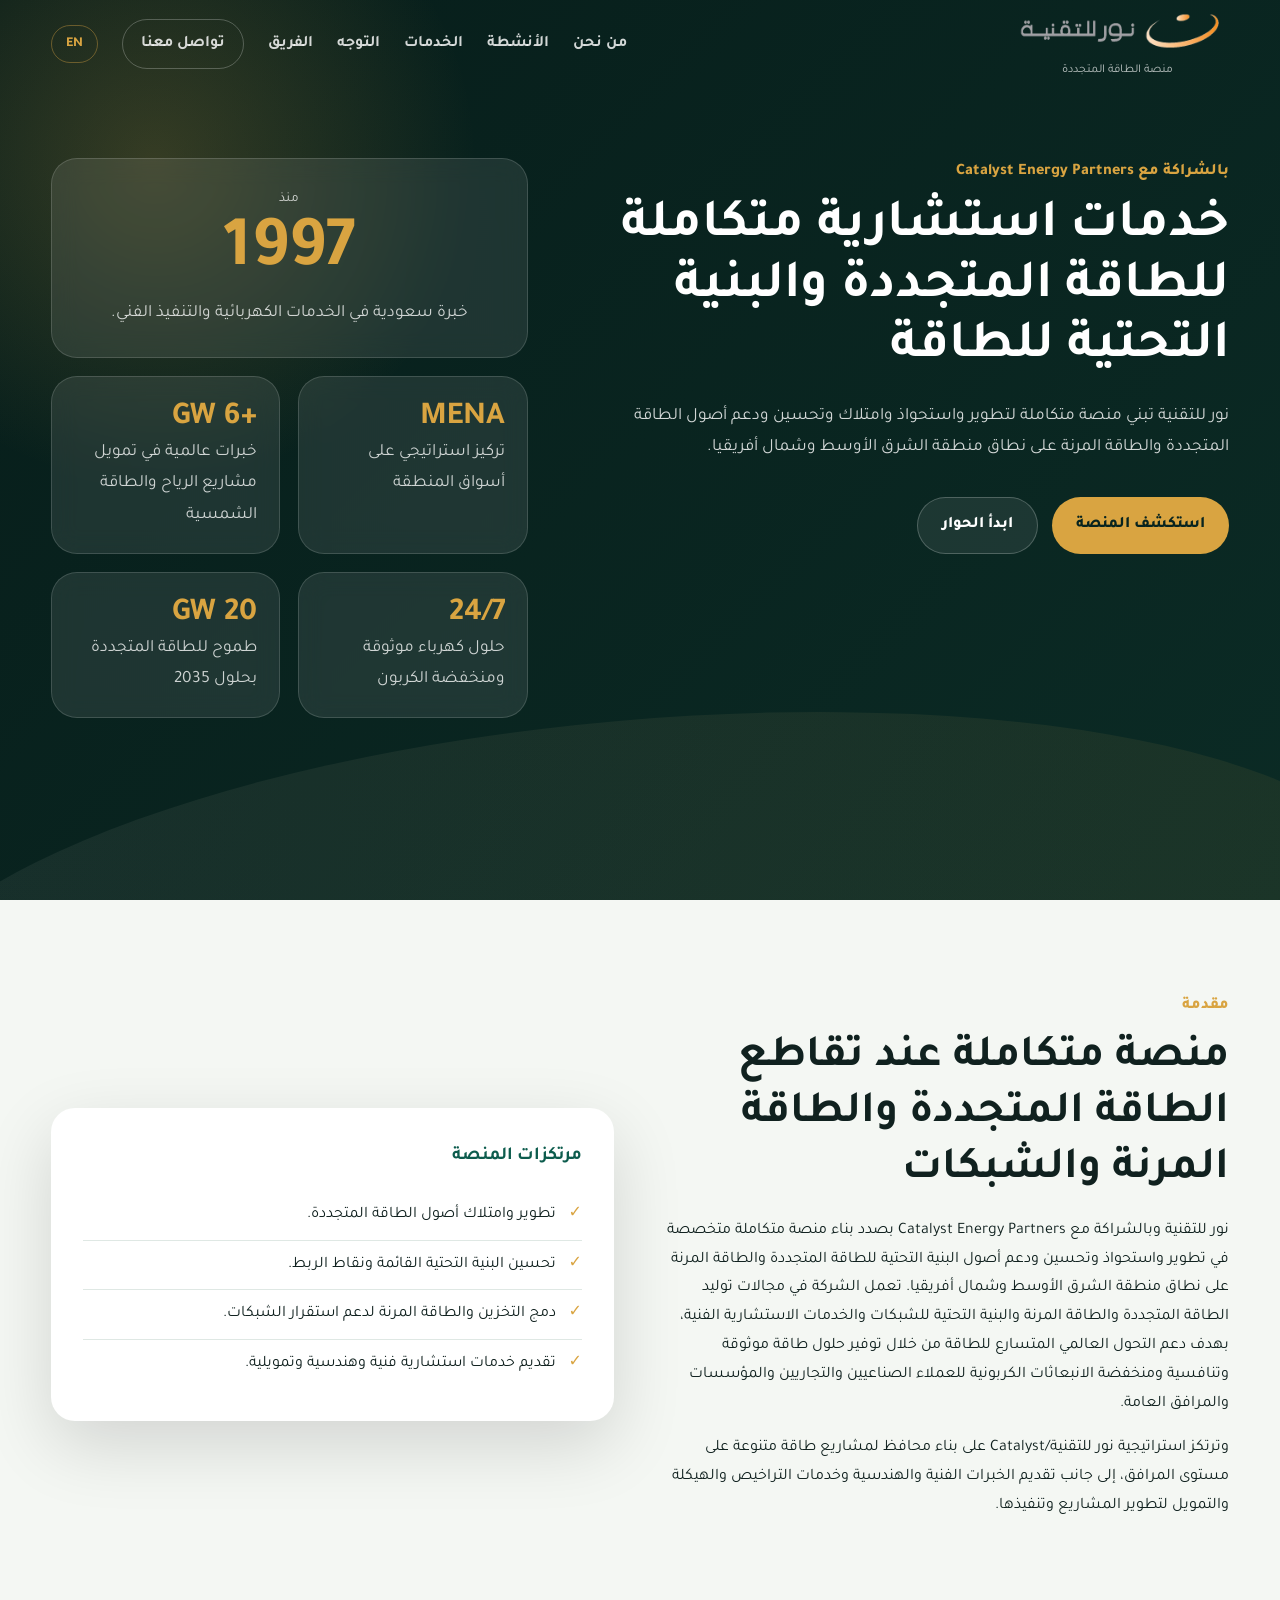
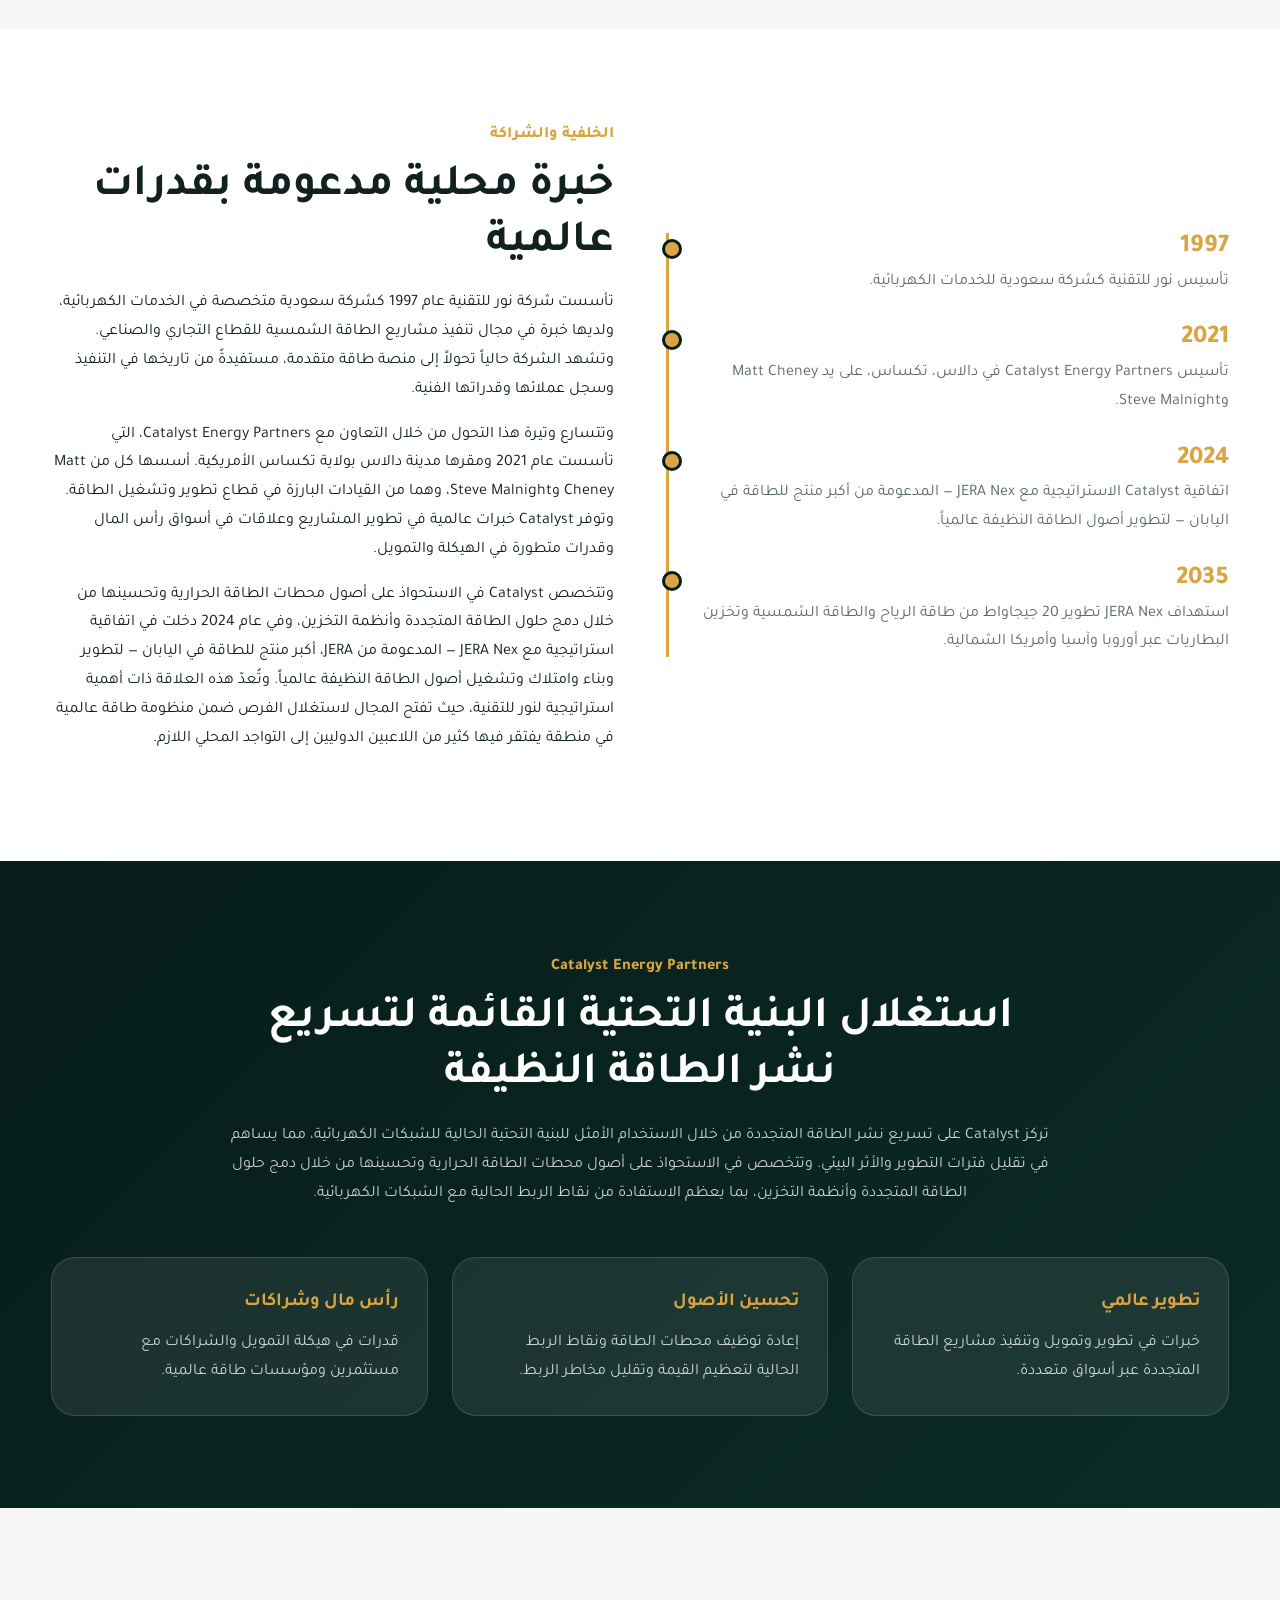
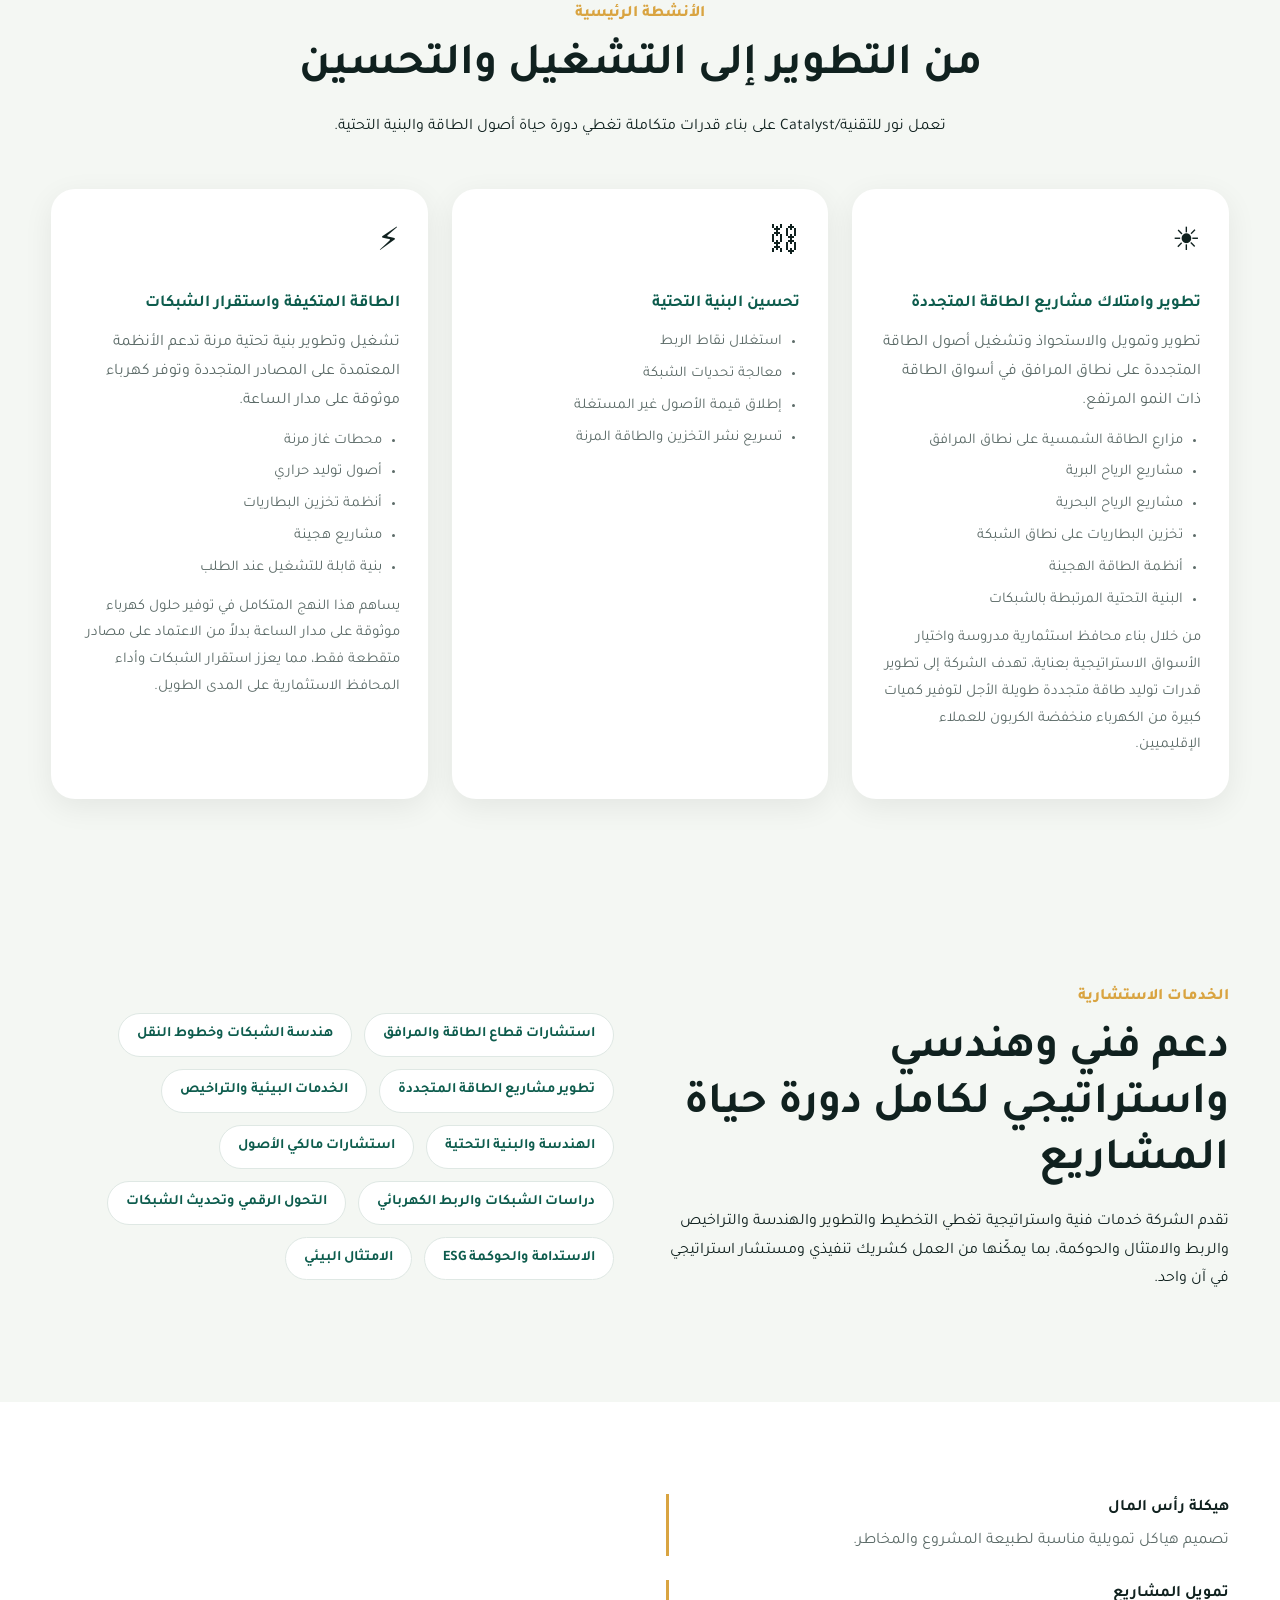
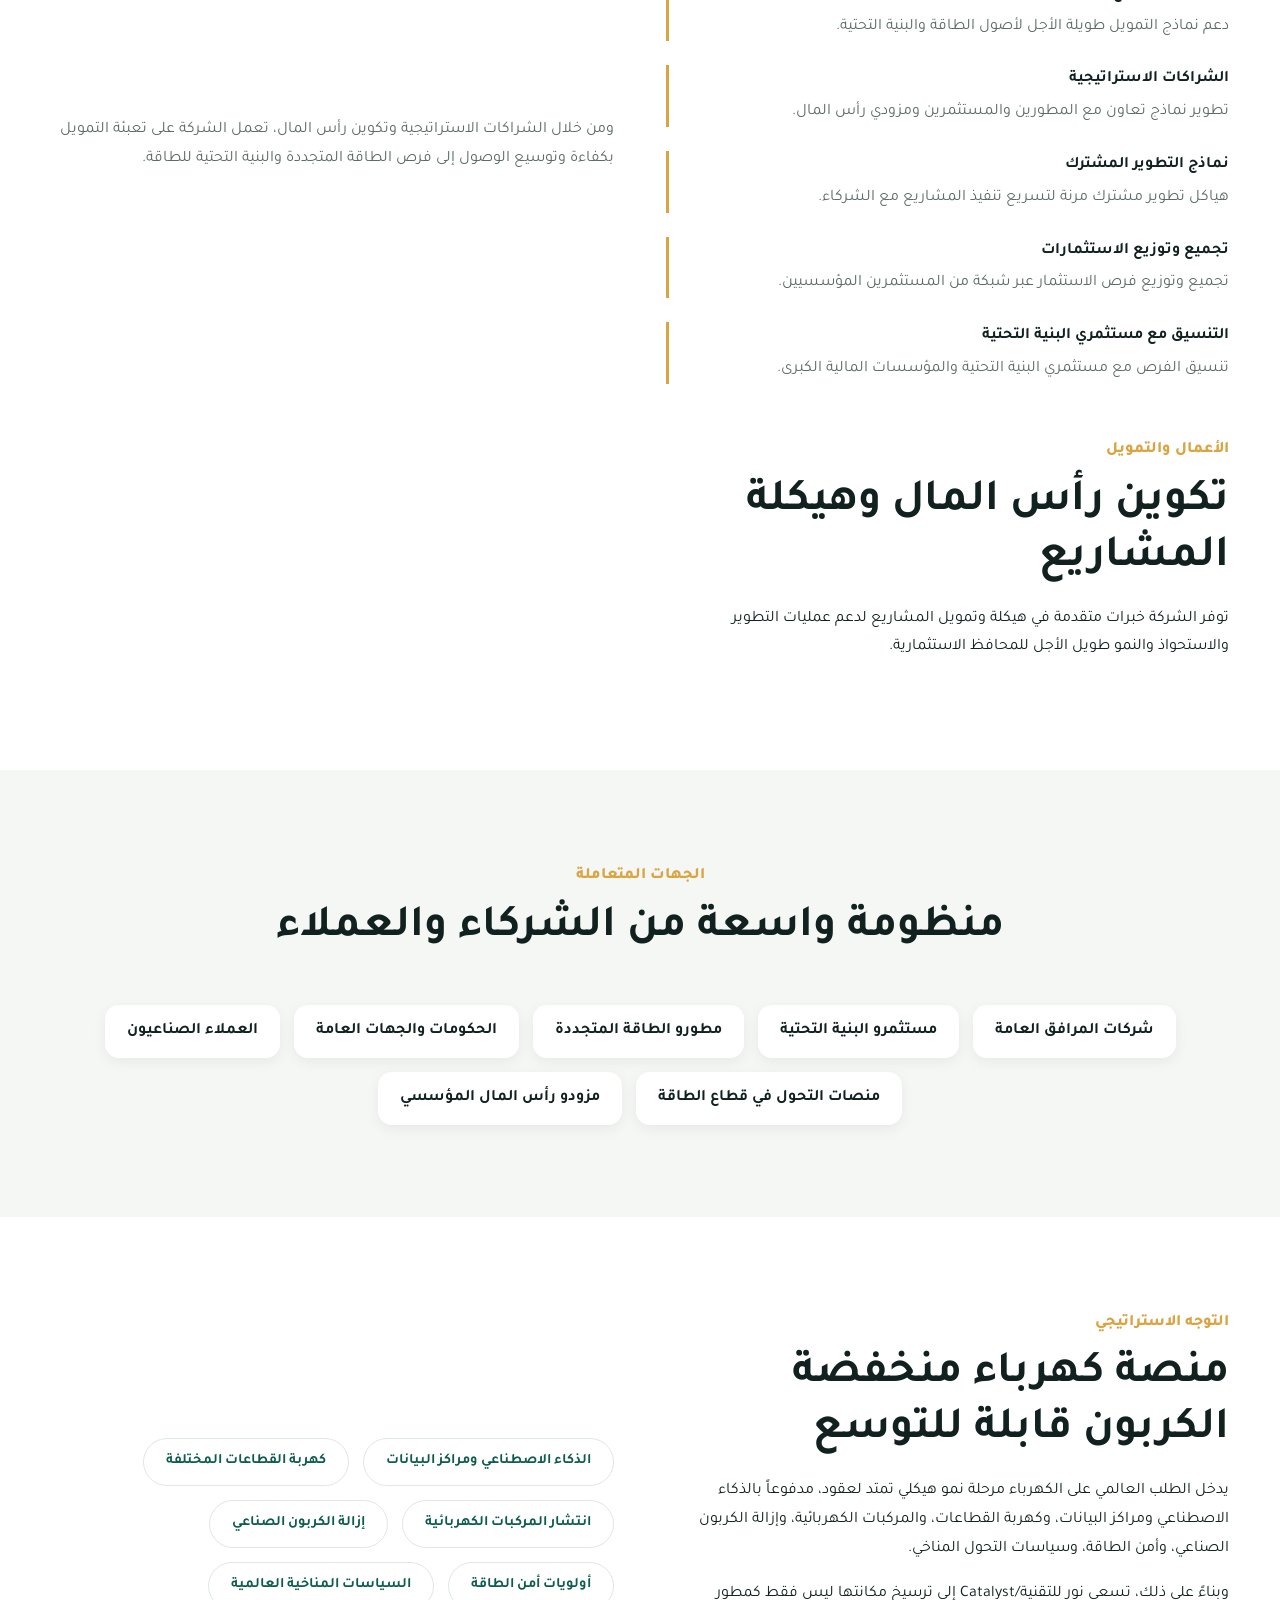
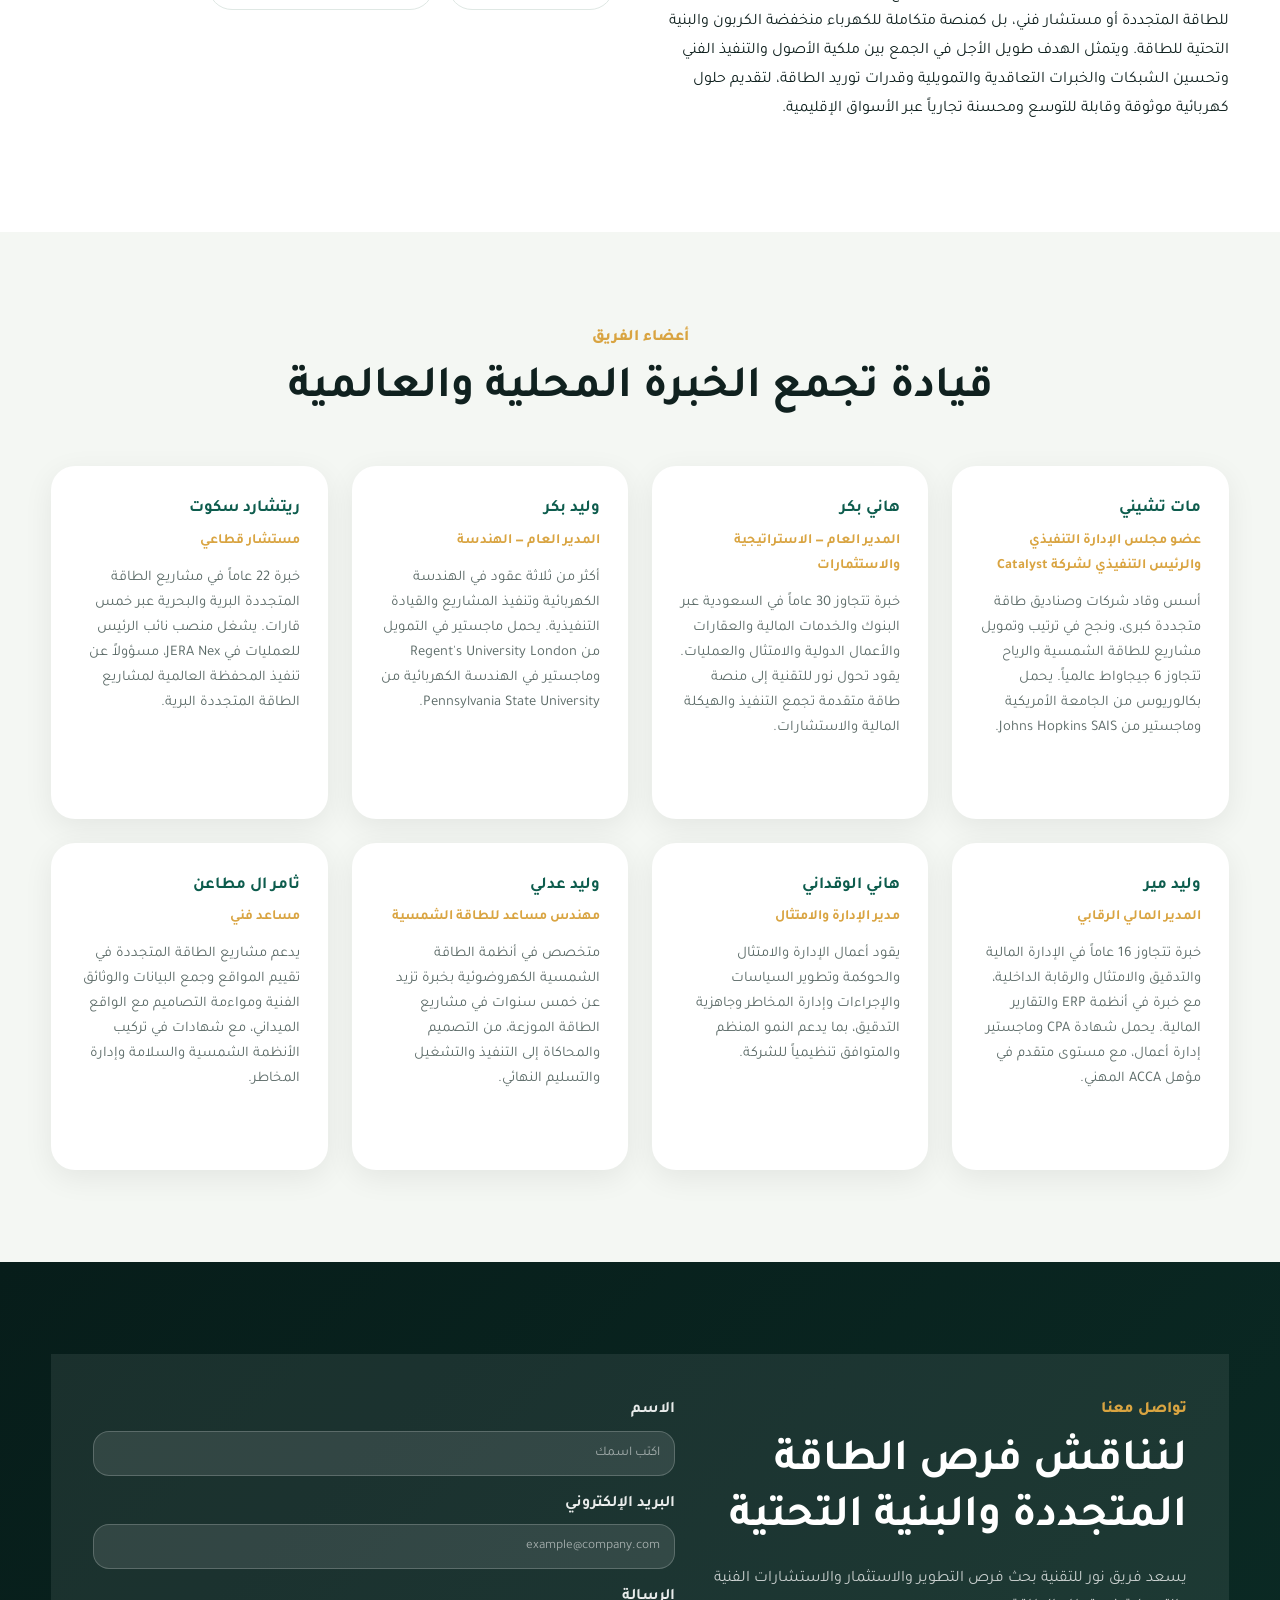
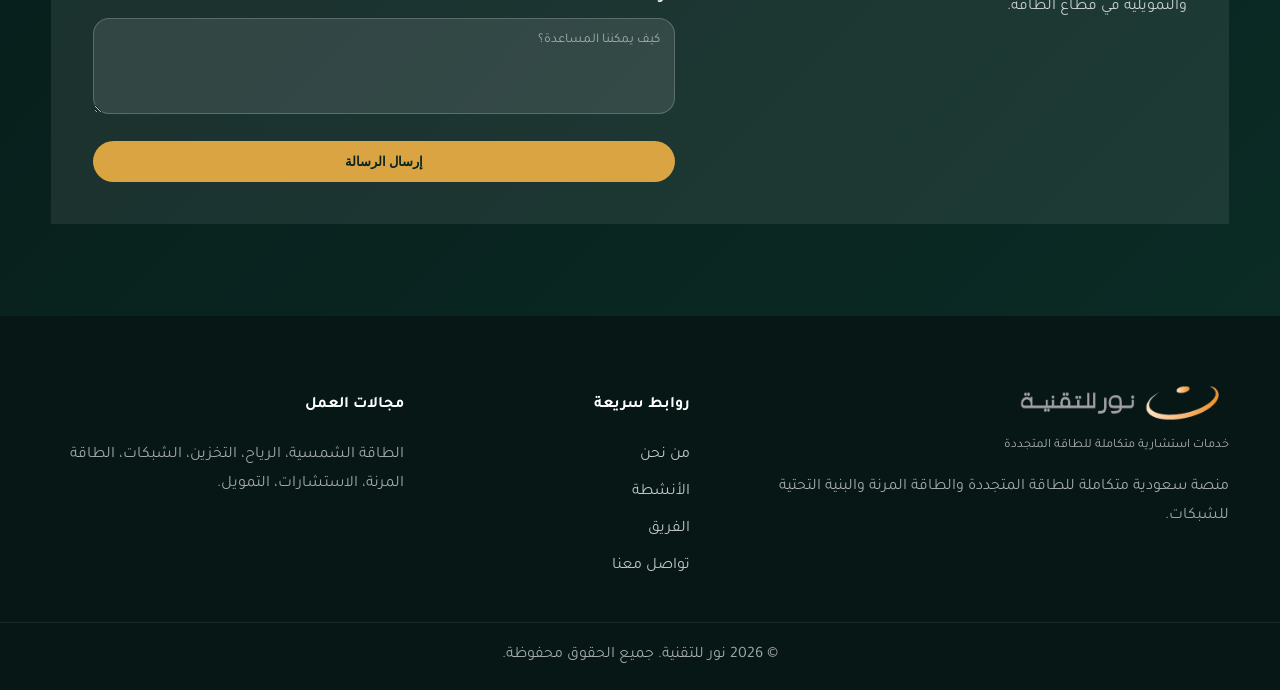
==== index.html @ 7d16cf2e "Add files via upload" ====
<!DOCTYPE html>
<html lang="ar" dir="rtl">
<head>
  <meta charset="UTF-8" />
  <meta name="viewport" content="width=device-width, initial-scale=1.0" />
  <title>نور للتقنية | خدمات استشارية متكاملة للطاقة المتجددة</title>
  <meta name="description" content="نور للتقنية بالشراكة مع Catalyst Energy Partners: منصة متكاملة لتطوير واستحواذ وتحسين ودعم أصول الطاقة المتجددة والطاقة المرنة في منطقة الشرق الأوسط وشمال أفريقيا." />
  <meta name="facebook-domain-verification" content="8rrltxzlr5ndguoq7za4jyymh0ibhl" />
  <link rel="preconnect" href="https://fonts.googleapis.com">
  <link rel="preconnect" href="https://fonts.gstatic.com" crossorigin>
  <link href="https://fonts.googleapis.com/css2?family=Tajawal:wght@400;500;700;800&display=swap" rel="stylesheet">
  <link rel="stylesheet" href="styles.css?v=2" />
</head>
<body class="lang-ar">
  <header class="site-header" id="top">
    <nav class="navbar container">
      <!-- Logo + tagline -->
      <a class="brand" href="#top" aria-label="نور للتقنية">
        <img src="images/logo-ar.png" alt="نور للتقنية" class="brand-logo" id="brand-logo">
        <small class="lang-ar">منصة الطاقة المتجددة</small>
        <small class="lang-en">Renewable Energy Advisory</small>
      </a>

      <!-- Menu toggle -->
      <button class="menu-toggle" aria-label="فتح القائمة" aria-expanded="false">☰</button>

      <!-- Navigation links -->
      <div class="nav-links">
        <a href="#about" class="lang-ar">من نحن</a>
        <a href="#about" class="lang-en">About Us</a>
        <a href="#activities" class="lang-ar">الأنشطة</a>
        <a href="#activities" class="lang-en">Activities</a>
        <a href="#advisory" class="lang-ar">الخدمات</a>
        <a href="#advisory" class="lang-en">Services</a>
        <a href="#strategy" class="lang-ar">التوجه</a>
        <a href="#strategy" class="lang-en">Strategy</a>
        <a href="#team" class="lang-ar">الفريق</a>
        <a href="#team" class="lang-en">Team</a>
        <a class="nav-cta lang-ar" href="#contact">تواصل معنا</a>
        <a class="nav-cta lang-en" href="#contact">Contact Us</a>
        <!-- Language toggle -->
        <a class="lang-toggle" href="#" onclick="toggleLang(); return false;">
          <span class="lang-ar">EN</span>
          <span class="lang-en">عربي</span>
        </a>
      </div>
    </nav>

    <section class="hero container">
      <div class="hero-content reveal">
        <span class="eyebrow">
          <span class="lang-ar">بالشراكة مع Catalyst Energy Partners</span>
          <span class="lang-en">In collaboration with Catalyst Energy Partners</span>
        </span>
        <h1>
          <span class="lang-ar">خدمات استشارية متكاملة للطاقة المتجددة والبنية التحتية للطاقة</span>
          <span class="lang-en">Integrated Renewable Energy Investment Advisory</span>
        </h1>
        <p>
          <span class="lang-ar">نور للتقنية تبني منصة متكاملة لتطوير واستحواذ وامتلاك وتحسين ودعم أصول الطاقة المتجددة والطاقة المرنة على نطاق منطقة الشرق الأوسط وشمال أفريقيا.</span>
          <span class="lang-en">A focused integrated energy platform that develops, acquires, owns, optimizes, and supports large-scale renewable and flexible power infrastructure assets across strategic energy markets, with a particular focus on the MENA region.</span>
        </p>
        <div class="hero-actions">
          <a class="btn primary" href="#activities">
            <span class="lang-ar">استكشف المنصة</span>
            <span class="lang-en">Explore the Platform</span>
          </a>
          <a class="btn secondary" href="#contact">
            <span class="lang-ar">ابدأ الحوار</span>
            <span class="lang-en">Start the Conversation</span>
          </a>
        </div>
      </div>

      <!-- Hero metrics panel -->
      <div class="hero-panel">
        <!-- 1997: full-width large card -->
        <div class="metric-card large reveal">
          <span class="metric-label lang-ar">منذ</span>
          <span class="metric-label lang-en">Since</span>
          <strong>1997</strong>
          <p class="lang-ar">خبرة سعودية في الخدمات الكهربائية والتنفيذ الفني.</p>
          <p class="lang-en">Saudi expertise in electrical services and technical execution.</p>
        </div>
        <!-- 2×2 grid -->
        <div class="metric-grid">
          <div class="metric-card reveal">
            <strong>MENA</strong>
            <p class="lang-ar">تركيز استراتيجي على أسواق المنطقة</p>
            <p class="lang-en">Strategic focus on regional markets</p>
          </div>
          <div class="metric-card reveal">
            <strong>+6 GW</strong>
            <p class="lang-ar">خبرات عالمية في تمويل مشاريع الرياح والطاقة الشمسية</p>
            <p class="lang-en">Global wind &amp; solar project financing expertise</p>
          </div>
          <div class="metric-card reveal">
            <strong>24/7</strong>
            <p class="lang-ar">حلول كهرباء موثوقة ومنخفضة الكربون</p>
            <p class="lang-en">Reliable, low-carbon electricity solutions</p>
          </div>
          <div class="metric-card reveal">
            <strong>20 GW</strong>
            <p class="lang-ar">طموح للطاقة المتجددة بحلول 2035</p>
            <p class="lang-en">Renewable Energy Ambition by 2035</p>
          </div>
        </div>
      </div>
    </section>
  </header>

  <main>
    <!-- ===== ABOUT ===== -->
    <section class="section intro" id="about">
      <div class="container two-col">
        <div class="section-copy reveal">
          <span class="eyebrow">
            <span class="lang-ar">مقدمة</span>
            <span class="lang-en">Introduction</span>
          </span>
          <h2>
            <span class="lang-ar">منصة متكاملة عند تقاطع الطاقة المتجددة والطاقة المرنة والشبكات</span>
            <span class="lang-en">An Integrated Platform at the Intersection of Renewable Energy, Flexible Power, and Grid Infrastructure</span>
          </h2>
          <p class="lang-ar">
            نور للتقنية وبالشراكة مع Catalyst Energy Partners بصدد بناء منصة متكاملة متخصصة في تطوير واستحواذ وتحسين ودعم أصول البنية التحتية للطاقة المتجددة والطاقة المرنة على نطاق منطقة الشرق الأوسط وشمال أفريقيا. تعمل الشركة في مجالات توليد الطاقة المتجددة والطاقة المرنة والبنية التحتية للشبكات والخدمات الاستشارية الفنية، بهدف دعم التحول العالمي المتسارع للطاقة من خلال توفير حلول طاقة موثوقة وتنافسية ومنخفضة الانبعاثات الكربونية للعملاء الصناعيين والتجاريين والمؤسسات والمرافق العامة.
          </p>
          <p class="lang-en">
            Noortech, in partnership with Catalyst Energy Partners, is building a focused integrated energy platform that develops, acquires, owns, optimizes, and supports large-scale renewable and flexible power infrastructure assets across the MENA region. The venture operates at the intersection of renewable generation, flexible power, grid infrastructure, and technical advisory — supporting the accelerating global energy transition by delivering reliable, competitive, and increasingly decarbonized power solutions to industrial, commercial, utility, and institutional customers.
          </p>
          <p class="lang-ar">
            وترتكز استراتيجية نور للتقنية/Catalyst على بناء محافظ لمشاريع طاقة متنوعة على مستوى المرافق، إلى جانب تقديم الخبرات الفنية والهندسية وخدمات التراخيص والهيكلة والتمويل لتطوير المشاريع وتنفيذها.
          </p>
          <p class="lang-en">
            Noortech/Catalyst's strategy is centered on building diversified, utility-scale power portfolios while also providing the technical, engineering, permitting, structuring, and financing expertise required to accelerate project development and execution.
          </p>
        </div>
        <div class="highlight-box reveal">
          <h3>
            <span class="lang-ar">مرتكزات المنصة</span>
            <span class="lang-en">Platform Pillars</span>
          </h3>
          <ul class="check-list">
            <li>
              <span class="lang-ar">تطوير وامتلاك أصول الطاقة المتجددة.</span>
              <span class="lang-en">Development and ownership of renewable energy assets.</span>
            </li>
            <li>
              <span class="lang-ar">تحسين البنية التحتية القائمة ونقاط الربط.</span>
              <span class="lang-en">Optimization of existing infrastructure and interconnection points.</span>
            </li>
            <li>
              <span class="lang-ar">دمج التخزين والطاقة المرنة لدعم استقرار الشبكات.</span>
              <span class="lang-en">Integration of storage and flexible power to support grid stability.</span>
            </li>
            <li>
              <span class="lang-ar">تقديم خدمات استشارية فنية وهندسية وتمويلية.</span>
              <span class="lang-en">Provision of technical, engineering, and financial advisory services.</span>
            </li>
          </ul>
        </div>
      </div>
    </section>

    <!-- ===== BACKGROUND ===== -->
    <section class="section background">
      <div class="container two-col reverse">
        <div class="section-copy reveal">
          <span class="eyebrow">
            <span class="lang-ar">الخلفية والشراكة</span>
            <span class="lang-en">Background &amp; Partnership</span>
          </span>
          <h2>
            <span class="lang-ar">خبرة محلية مدعومة بقدرات عالمية</span>
            <span class="lang-en">Local Expertise Backed by Global Capabilities</span>
          </h2>
          <p class="lang-ar">
            تأسست شركة نور للتقنية عام 1997 كشركة سعودية متخصصة في الخدمات الكهربائية، ولديها خبرة في مجال تنفيذ مشاريع الطاقة الشمسية للقطاع التجاري والصناعي. وتشهد الشركة حالياً تحولاً إلى منصة طاقة متقدمة، مستفيدةً من تاريخها في التنفيذ وسجل عملائها وقدراتها الفنية.
          </p>
          <p class="lang-en">
            Founded in 1997, Noortech is a Saudi-based electrical services company with experience in solar PV deployment across commercial and industrial clients. The business is now transitioning into a next-generation energy platform, leveraging its local execution capability, established client relationships, and technical delivery track record.
          </p>
          <p class="lang-ar">
            وتتسارع وتيرة هذا التحول من خلال التعاون مع Catalyst Energy Partners، التي تأسست عام 2021 ومقرها مدينة دالاس بولاية تكساس الأمريكية. أسسها كل من Matt Cheney وSteve Malnight، وهما من القيادات البارزة في قطاع تطوير وتشغيل الطاقة. وتوفر Catalyst خبرات عالمية في تطوير المشاريع وعلاقات في أسواق رأس المال وقدرات متطورة في الهيكلة والتمويل.
          </p>
          <p class="lang-en">
            This transformation is accelerated through a partnership with Catalyst Energy Partners, founded in 2021 and headquartered in Dallas, Texas, by Matt Cheney and Steve Malnight — both highly experienced leaders in energy development and operations. Catalyst provides global development expertise, access to capital markets, and advanced structuring and financing capability.
          </p>
          <p class="lang-ar">
            وتتخصص Catalyst في الاستحواذ على أصول محطات الطاقة الحرارية وتحسينها من خلال دمج حلول الطاقة المتجددة وأنظمة التخزين، وفي عام 2024 دخلت في اتفاقية استراتيجية مع JERA Nex — المدعومة من JERA، أكبر منتج للطاقة في اليابان — لتطوير وبناء وامتلاك وتشغيل أصول الطاقة النظيفة عالمياً. وتُعدّ هذه العلاقة ذات أهمية استراتيجية لنور للتقنية، حيث تفتح المجال لاستغلال الفرص ضمن منظومة طاقة عالمية في منطقة يفتقر فيها كثير من اللاعبين الدوليين إلى التواجد المحلي اللازم.
          </p>
          <p class="lang-en">
            Catalyst specializes in acquiring and enhancing thermal power assets by integrating renewable generation and storage solutions. In 2024, it formed a strategic partnership with JERA Nex — backed by JERA, the largest power producer in Japan — to jointly develop, build, own, and operate clean energy assets globally. This relationship is strategically important for Noortech, as it creates a pathway into a global energy ecosystem, particularly in the MENA region where international players often lack strong local execution capabilities.
          </p>
        </div>
        <div class="timeline reveal">
          <div>
            <span>1997</span>
            <p class="lang-ar">تأسيس نور للتقنية كشركة سعودية للخدمات الكهربائية.</p>
            <p class="lang-en">Noortech founded as a Saudi-based electrical services company.</p>
          </div>
          <div>
            <span>2021</span>
            <p class="lang-ar">تأسيس Catalyst Energy Partners في دالاس، تكساس، على يد Matt Cheney وSteve Malnight.</p>
            <p class="lang-en">Catalyst Energy Partners established in Dallas, Texas, by Matt Cheney and Steve Malnight.</p>
          </div>
          <div>
            <span>2024</span>
            <p class="lang-ar">اتفاقية Catalyst الاستراتيجية مع JERA Nex — المدعومة من أكبر منتج للطاقة في اليابان — لتطوير أصول الطاقة النظيفة عالمياً.</p>
            <p class="lang-en">Catalyst's strategic partnership with JERA Nex — backed by Japan's largest power producer — for global clean energy asset development.</p>
          </div>
          <div>
            <span>2035</span>
            <p class="lang-ar">استهداف JERA Nex تطوير 20 جيجاواط من طاقة الرياح والطاقة الشمسية وتخزين البطاريات عبر أوروبا وآسيا وأمريكا الشمالية.</p>
            <p class="lang-en">JERA Nex targeting 20 GW of wind, solar, and battery storage capacity across Europe, Asia, and North America.</p>
          </div>
        </div>
      </div>
    </section>

    <!-- ===== PARTNER ===== -->
    <section class="section partner">
      <div class="container">
        <div class="section-heading reveal">
          <span class="eyebrow">Catalyst Energy Partners</span>
          <h2>
            <span class="lang-ar">استغلال البنية التحتية القائمة لتسريع نشر الطاقة النظيفة</span>
            <span class="lang-en">Leveraging Existing Infrastructure to Accelerate Clean Energy Deployment</span>
          </h2>
          <p class="lang-ar">
            تركز Catalyst على تسريع نشر الطاقة المتجددة من خلال الاستخدام الأمثل للبنية التحتية الحالية للشبكات الكهربائية، مما يساهم في تقليل فترات التطوير والأثر البيئي. وتتخصص في الاستحواذ على أصول محطات الطاقة الحرارية وتحسينها من خلال دمج حلول الطاقة المتجددة وأنظمة التخزين، بما يعظم الاستفادة من نقاط الربط الحالية مع الشبكات الكهربائية.
          </p>
          <p class="lang-en">
            Catalyst focuses on accelerating renewable energy deployment through optimized use of existing grid infrastructure — reducing both development timelines and environmental impact. The firm specializes in acquiring and enhancing thermal power assets by integrating renewable generation and storage solutions, maximizing the value of existing grid connections.
          </p>
        </div>
        <div class="cards three">
          <article class="card reveal">
            <h3>
              <span class="lang-ar">تطوير عالمي</span>
              <span class="lang-en">Global Development</span>
            </h3>
            <p class="lang-ar">خبرات في تطوير وتمويل وتنفيذ مشاريع الطاقة المتجددة عبر أسواق متعددة.</p>
            <p class="lang-en">Expertise in developing, financing, and executing renewable energy projects across multiple markets.</p>
          </article>
          <article class="card reveal">
            <h3>
              <span class="lang-ar">تحسين الأصول</span>
              <span class="lang-en">Asset Optimization</span>
            </h3>
            <p class="lang-ar">إعادة توظيف محطات الطاقة ونقاط الربط الحالية لتعظيم القيمة وتقليل مخاطر الربط.</p>
            <p class="lang-en">Repurposing existing power plants and interconnection points to maximize value and reduce connection risks.</p>
          </article>
          <article class="card reveal">
            <h3>
              <span class="lang-ar">رأس مال وشراكات</span>
              <span class="lang-en">Capital &amp; Partnerships</span>
            </h3>
            <p class="lang-ar">قدرات في هيكلة التمويل والشراكات مع مستثمرين ومؤسسات طاقة عالمية.</p>
            <p class="lang-en">Financing structuring capabilities and partnerships with global energy investors and institutions.</p>
          </article>
        </div>
      </div>
    </section>

    <!-- ===== ACTIVITIES ===== -->
    <section class="section" id="activities">
      <div class="container">
        <div class="section-heading reveal">
          <span class="eyebrow">
            <span class="lang-ar">الأنشطة الرئيسية</span>
            <span class="lang-en">Core Activities</span>
          </span>
          <h2>
            <span class="lang-ar">من التطوير إلى التشغيل والتحسين</span>
            <span class="lang-en">From Development to Operation and Optimization</span>
          </h2>
          <p class="lang-ar">تعمل نور للتقنية/Catalyst على بناء قدرات متكاملة تغطي دورة حياة أصول الطاقة والبنية التحتية.</p>
          <p class="lang-en">Noortech/Catalyst builds integrated capabilities covering the full lifecycle of energy assets and infrastructure.</p>
        </div>
        <div class="service-grid">
          <article class="service-card reveal">
            <span class="icon">☀</span>
            <h3>
              <span class="lang-ar">تطوير وامتلاك مشاريع الطاقة المتجددة</span>
              <span class="lang-en">Renewable Energy Project Development &amp; Ownership</span>
            </h3>
            <p class="lang-ar">تطوير وتمويل والاستحواذ وتشغيل أصول الطاقة المتجددة على نطاق المرافق في أسواق الطاقة ذات النمو المرتفع.</p>
            <p class="lang-en">Developing, financing, acquiring, and operating utility-scale renewable energy assets in high-growth energy markets.</p>
            <ul>
              <li><span class="lang-ar">مزارع الطاقة الشمسية على نطاق المرافق</span><span class="lang-en">Utility-scale solar PV farms</span></li>
              <li><span class="lang-ar">مشاريع الرياح البرية</span><span class="lang-en">Onshore wind projects</span></li>
              <li><span class="lang-ar">مشاريع الرياح البحرية</span><span class="lang-en">Offshore wind developments</span></li>
              <li><span class="lang-ar">تخزين البطاريات على نطاق الشبكة</span><span class="lang-en">Grid-scale battery energy storage systems</span></li>
              <li><span class="lang-ar">أنظمة الطاقة الهجينة</span><span class="lang-en">Hybrid renewable energy systems</span></li>
              <li><span class="lang-ar">البنية التحتية المرتبطة بالشبكات</span><span class="lang-en">Grid-connected infrastructure</span></li>
            </ul>
            <p class="lang-ar" style="margin-top:12px;font-size:.93rem;color:var(--muted)">من خلال بناء محافظ استثمارية مدروسة واختيار الأسواق الاستراتيجية بعناية، تهدف الشركة إلى تطوير قدرات توليد طاقة متجددة طويلة الأجل لتوفير كميات كبيرة من الكهرباء منخفضة الكربون للعملاء الإقليميين.</p>
            <p class="lang-en" style="margin-top:12px;font-size:.93rem;color:var(--muted)">Through disciplined portfolio construction and strategic market selection, the company aims to build long-duration contracted renewable generation capacity capable of supplying large volumes of low-carbon electricity to regional and international customers.</p>
          </article>
          <article class="service-card reveal">
            <span class="icon">⛓</span>
            <h3>
              <span class="lang-ar">تحسين البنية التحتية</span>
              <span class="lang-en">Infrastructure Optimization</span>
            </h3>
            <ul>
              <li><span class="lang-ar">استغلال نقاط الربط</span><span class="lang-en">Leveraging interconnection points</span></li>
              <li><span class="lang-ar">معالجة تحديات الشبكة</span><span class="lang-en">Addressing grid challenges</span></li>
              <li><span class="lang-ar">إطلاق قيمة الأصول غير المستغلة</span><span class="lang-en">Unlocking value of underutilized assets</span></li>
              <li><span class="lang-ar">تسريع نشر التخزين والطاقة المرنة</span><span class="lang-en">Accelerating storage and flexible energy deployment</span></li>
            </ul>
          </article>
          <article class="service-card reveal">
            <span class="icon">⚡</span>
            <h3>
              <span class="lang-ar">الطاقة المتكيفة واستقرار الشبكات</span>
              <span class="lang-en">Flexible Energy &amp; Grid Stability</span>
            </h3>
            <p class="lang-ar">تشغيل وتطوير بنية تحتية مرنة تدعم الأنظمة المعتمدة على المصادر المتجددة وتوفر كهرباء موثوقة على مدار الساعة.</p>
            <p class="lang-en">Operating and developing flexible infrastructure that supports renewable-dependent systems and provides reliable power around the clock.</p>
            <ul>
              <li><span class="lang-ar">محطات غاز مرنة</span><span class="lang-en">Flexible gas plants</span></li>
              <li><span class="lang-ar">أصول توليد حراري</span><span class="lang-en">Thermal generation assets</span></li>
              <li><span class="lang-ar">أنظمة تخزين البطاريات</span><span class="lang-en">Battery storage systems</span></li>
              <li><span class="lang-ar">مشاريع هجينة</span><span class="lang-en">Hybrid projects</span></li>
              <li><span class="lang-ar">بنية قابلة للتشغيل عند الطلب</span><span class="lang-en">Dispatchable balancing infrastructure</span></li>
            </ul>
            <p class="lang-ar" style="margin-top:12px;font-size:.93rem;color:var(--muted)">يساهم هذا النهج المتكامل في توفير حلول كهرباء موثوقة على مدار الساعة بدلاً من الاعتماد على مصادر متقطعة فقط، مما يعزز استقرار الشبكات وأداء المحافظ الاستثمارية على المدى الطويل.</p>
            <p class="lang-en" style="margin-top:12px;font-size:.93rem;color:var(--muted)">This integrated approach contributes to the availability of reliable, 24/7 electricity solutions rather than intermittent renewable-only supply, improving grid stability and long-term portfolio performance.</p>
          </article>
        </div>
      </div>
    </section>

    <!-- ===== ADVISORY ===== -->
    <section class="section advisory" id="advisory">
      <div class="container two-col">
        <div class="section-copy reveal">
          <span class="eyebrow">
            <span class="lang-ar">الخدمات الاستشارية</span>
            <span class="lang-en">Advisory Services</span>
          </span>
          <h2>
            <span class="lang-ar">دعم فني وهندسي واستراتيجي لكامل دورة حياة المشاريع</span>
            <span class="lang-en">Technical, Engineering &amp; Strategic Support Across the Full Project Lifecycle</span>
          </h2>
          <p class="lang-ar">
            تقدم الشركة خدمات فنية واستراتيجية تغطي التخطيط والتطوير والهندسة والتراخيص والربط والامتثال والحوكمة، بما يمكّنها من العمل كشريك تنفيذي ومستشار استراتيجي في آن واحد.
          </p>
          <p class="lang-en">
            Noortech/Catalyst provides technical and strategic services covering planning, development, engineering, licensing, interconnection, compliance, and governance — enabling it to act as both an execution partner and strategic advisor.
          </p>
        </div>
        <div class="pill-list reveal">
          <span class="lang-ar">استشارات قطاع الطاقة والمرافق</span><span class="lang-en">Energy &amp; Utilities Consulting</span>
          <span class="lang-ar">هندسة الشبكات وخطوط النقل</span><span class="lang-en">Grid Engineering &amp; Transmission</span>
          <span class="lang-ar">تطوير مشاريع الطاقة المتجددة</span><span class="lang-en">Renewable Energy Project Development</span>
          <span class="lang-ar">الخدمات البيئية والتراخيص</span><span class="lang-en">Environmental Services &amp; Permitting</span>
          <span class="lang-ar">الهندسة والبنية التحتية</span><span class="lang-en">Engineering &amp; Infrastructure</span>
          <span class="lang-ar">استشارات مالكي الأصول</span><span class="lang-en">Owner's Engineering</span>
          <span class="lang-ar">دراسات الشبكات والربط الكهربائي</span><span class="lang-en">Grid &amp; Interconnection Studies</span>
          <span class="lang-ar">التحول الرقمي وتحديث الشبكات</span><span class="lang-en">Digital Transformation &amp; Grid Modernization</span>
          <span class="lang-ar">الاستدامة والحوكمة ESG</span><span class="lang-en">Sustainability &amp; ESG Governance</span>
          <span class="lang-ar">الامتثال البيئي</span><span class="lang-en">Environmental Compliance</span>
        </div>
      </div>
    </section>

    <!-- ===== FINANCE ===== -->
    <section class="section finance">
      <div class="container two-col reverse">
        <div class="section-copy reveal">
          <span class="eyebrow">
            <span class="lang-ar">الأعمال والتمويل</span>
            <span class="lang-en">Business &amp; Finance</span>
          </span>
          <h2>
            <span class="lang-ar">تكوين رأس المال وهيكلة المشاريع</span>
            <span class="lang-en">Capital Formation and Project Structuring</span>
          </h2>
          <p class="lang-ar">
            توفر الشركة خبرات متقدمة في هيكلة وتمويل المشاريع لدعم عمليات التطوير والاستحواذ والنمو طويل الأجل للمحافظ الاستثمارية.
          </p>
          <p class="lang-en">
            Noortech/Catalyst provides advanced expertise in project structuring and financing to support development, acquisition, and long-term growth of investment portfolios.
          </p>
        </div>
        <div class="feature-list reveal">
          <div>
            <strong><span class="lang-ar">هيكلة رأس المال</span><span class="lang-en">Capital Structuring</span></strong>
            <p class="lang-ar">تصميم هياكل تمويلية مناسبة لطبيعة المشروع والمخاطر.</p>
            <p class="lang-en">Designing appropriate financing structures suited to project nature and risk profile.</p>
          </div>
          <div>
            <strong><span class="lang-ar">تمويل المشاريع</span><span class="lang-en">Project Finance</span></strong>
            <p class="lang-ar">دعم نماذج التمويل طويلة الأجل لأصول الطاقة والبنية التحتية.</p>
            <p class="lang-en">Supporting long-term financing models for energy assets and infrastructure.</p>
          </div>
          <div>
            <strong><span class="lang-ar">الشراكات الاستراتيجية</span><span class="lang-en">Strategic Partnerships</span></strong>
            <p class="lang-ar">تطوير نماذج تعاون مع المطورين والمستثمرين ومزودي رأس المال.</p>
            <p class="lang-en">Developing collaboration models with developers, investors, and capital providers.</p>
          </div>
          <div>
            <strong><span class="lang-ar">نماذج التطوير المشترك</span><span class="lang-en">Co-Development Structures</span></strong>
            <p class="lang-ar">هياكل تطوير مشترك مرنة لتسريع تنفيذ المشاريع مع الشركاء.</p>
            <p class="lang-en">Flexible co-development structures to accelerate project execution with strategic partners.</p>
          </div>
          <div>
            <strong><span class="lang-ar">تجميع وتوزيع الاستثمارات</span><span class="lang-en">Investment Syndication</span></strong>
            <p class="lang-ar">تجميع وتوزيع فرص الاستثمار عبر شبكة من المستثمرين المؤسسيين.</p>
            <p class="lang-en">Syndicating investment opportunities across a network of institutional and infrastructure investors.</p>
          </div>
          <div>
            <strong><span class="lang-ar">التنسيق مع مستثمري البنية التحتية</span><span class="lang-en">Infrastructure Investor Coordination</span></strong>
            <p class="lang-ar">تنسيق الفرص مع مستثمري البنية التحتية والمؤسسات المالية الكبرى.</p>
            <p class="lang-en">Coordinating opportunities with infrastructure investors and major financial institutions.</p>
          </div>
        </div>
        <p class="lang-ar reveal" style="margin-top:28px;color:var(--muted)">ومن خلال الشراكات الاستراتيجية وتكوين رأس المال، تعمل الشركة على تعبئة التمويل بكفاءة وتوسيع الوصول إلى فرص الطاقة المتجددة والبنية التحتية للطاقة.</p>
        <p class="lang-en reveal" style="margin-top:28px;color:var(--muted)">Through strategic partnerships and capital formation, the company mobilizes capital efficiently while scaling access to renewable energy and power infrastructure opportunities.</p>
      </div>
    </section>

    <!-- ===== CLIENTS ===== -->
    <section class="section clients">
      <div class="container">
        <div class="section-heading reveal">
          <span class="eyebrow">
            <span class="lang-ar">الجهات المتعاملة</span>
            <span class="lang-en">Clients &amp; Partners</span>
          </span>
          <h2>
            <span class="lang-ar">منظومة واسعة من الشركاء والعملاء</span>
            <span class="lang-en">A Broad Ecosystem of Partners and Clients</span>
          </h2>
        </div>
        <div class="client-grid reveal">
          <span class="lang-ar">شركات المرافق العامة</span><span class="lang-en">Utility Companies</span>
          <span class="lang-ar">مستثمرو البنية التحتية</span><span class="lang-en">Infrastructure Investors</span>
          <span class="lang-ar">مطورو الطاقة المتجددة</span><span class="lang-en">Renewable Energy Developers</span>
          <span class="lang-ar">الحكومات والجهات العامة</span><span class="lang-en">Governments &amp; Public Entities</span>
          <span class="lang-ar">العملاء الصناعيون</span><span class="lang-en">Industrial Clients</span>
          <span class="lang-ar">منصات التحول في قطاع الطاقة</span><span class="lang-en">Energy Transition Platforms</span>
          <span class="lang-ar">مزودو رأس المال المؤسسي</span><span class="lang-en">Institutional Capital Providers</span>
        </div>
      </div>
    </section>

    <!-- ===== STRATEGY ===== -->
    <section class="section strategy" id="strategy">
      <div class="container two-col">
        <div class="section-copy reveal">
          <span class="eyebrow">
            <span class="lang-ar">التوجه الاستراتيجي</span>
            <span class="lang-en">Strategic Direction</span>
          </span>
          <h2>
            <span class="lang-ar">منصة كهرباء منخفضة الكربون قابلة للتوسع</span>
            <span class="lang-en">A Scalable Low-Carbon Electricity Platform</span>
          </h2>
          <p class="lang-ar">
            يدخل الطلب العالمي على الكهرباء مرحلة نمو هيكلي تمتد لعقود، مدفوعاً بالذكاء الاصطناعي ومراكز البيانات، وكهربة القطاعات، والمركبات الكهربائية، وإزالة الكربون الصناعي، وأمن الطاقة، وسياسات التحول المناخي.
          </p>
          <p class="lang-en">
            Global electricity demand is entering a multi-decade structural growth cycle, driven by artificial intelligence and data centers, sector electrification, electric vehicles, industrial decarbonization, energy security, and climate transition policies.
          </p>
          <p class="lang-ar">
            وبناءً على ذلك، تسعى نور للتقنية/Catalyst إلى ترسيخ مكانتها ليس فقط كمطور للطاقة المتجددة أو مستشار فني، بل كمنصة متكاملة للكهرباء منخفضة الكربون والبنية التحتية للطاقة. ويتمثل الهدف طويل الأجل في الجمع بين ملكية الأصول والتنفيذ الفني وتحسين الشبكات والخبرات التعاقدية والتمويلية وقدرات توريد الطاقة، لتقديم حلول كهربائية موثوقة وقابلة للتوسع ومحسنة تجارياً عبر الأسواق الإقليمية.
          </p>
          <p class="lang-en">
            As a result, Noortech/Catalyst is positioning itself not only as a renewable developer or technical advisor, but as a fully integrated low-carbon electricity and infrastructure platform. Its long-term strategy is to combine asset ownership, technical execution, grid optimization, transaction expertise, and energy supply capabilities to deliver reliable, scalable, and commercially optimized power solutions across regional markets.
          </p>
        </div>
        <div class="drivers reveal">
          <span><span class="lang-ar">الذكاء الاصطناعي ومراكز البيانات</span><span class="lang-en">AI &amp; Data Centers</span></span>
          <span><span class="lang-ar">كهربة القطاعات المختلفة</span><span class="lang-en">Sector Electrification</span></span>
          <span><span class="lang-ar">انتشار المركبات الكهربائية</span><span class="lang-en">Electric Vehicle Adoption</span></span>
          <span><span class="lang-ar">إزالة الكربون الصناعي</span><span class="lang-en">Industrial Decarbonization</span></span>
          <span><span class="lang-ar">أولويات أمن الطاقة</span><span class="lang-en">Energy Security Priorities</span></span>
          <span><span class="lang-ar">السياسات المناخية العالمية</span><span class="lang-en">Global Climate Policies</span></span>
        </div>
      </div>
    </section>

    <!-- ===== TEAM ===== -->
    <section class="section team" id="team">
      <div class="container">
        <div class="section-heading reveal">
          <span class="eyebrow">
            <span class="lang-ar">أعضاء الفريق</span>
            <span class="lang-en">Team Members</span>
          </span>
          <h2>
            <span class="lang-ar">قيادة تجمع الخبرة المحلية والعالمية</span>
            <span class="lang-en">Leadership Combining Local and Global Expertise</span>
          </h2>
        </div>

        <!-- Row 1: 4 senior members -->
        <div class="team-grid team-grid-top">
          <article class="team-card reveal" onclick="openModal('matt-cheney')">
            <h3><span class="lang-ar">مات تشيني</span><span class="lang-en">Matt Cheney</span></h3>
            <span class="lang-ar">عضو مجلس الإدارة التنفيذي والرئيس التنفيذي لشركة Catalyst</span>
            <span class="lang-en">Executive Board Member &amp; CEO of Catalyst</span>
            <p class="lang-ar">أسس وقاد شركات وصناديق طاقة متجددة كبرى، ونجح في ترتيب وتمويل مشاريع للطاقة الشمسية والرياح تتجاوز 6 جيجاواط عالمياً. يحمل بكالوريوس من الجامعة الأمريكية وماجستير من Johns Hopkins SAIS.</p>
            <p class="lang-en">Founded and led major renewable energy companies and funds, successfully structuring and financing over 6 GW of solar and wind projects globally. Holds a Bachelor's from American University and a Master's from Johns Hopkins SAIS.</p>
            <span class="card-read-more lang-ar">اقرأ المزيد ↗</span>
            <span class="card-read-more lang-en">Read More ↗</span>
          </article>
          <article class="team-card reveal" onclick="openModal('hani-bakr')">
            <h3><span class="lang-ar">هاني بكر</span><span class="lang-en">Hani Bakr</span></h3>
            <span class="lang-ar">المدير العام — الاستراتيجية والاستثمارات</span>
            <span class="lang-en">Managing Director — Strategy &amp; Investments</span>
            <p class="lang-ar">خبرة تتجاوز 30 عاماً في السعودية عبر البنوك والخدمات المالية والعقارات والأعمال الدولية والامتثال والعمليات. يقود تحول نور للتقنية إلى منصة طاقة متقدمة تجمع التنفيذ والهيكلة المالية والاستشارات.</p>
            <p class="lang-en">Over 30 years of experience in Saudi Arabia across banking, financial services, real estate, international business, compliance, and operations. Leads Noortech's transformation into an advanced energy platform combining execution, financial structuring, and advisory.</p>
            <span class="card-read-more lang-ar">اقرأ المزيد ↗</span>
            <span class="card-read-more lang-en">Read More ↗</span>
          </article>
          <article class="team-card reveal" onclick="openModal('waleed-bakr')">
            <h3><span class="lang-ar">وليد بكر</span><span class="lang-en">Waleed Bakr</span></h3>
            <span class="lang-ar">المدير العام — الهندسة</span>
            <span class="lang-en">Managing Director — Engineering</span>
            <p class="lang-ar">أكثر من ثلاثة عقود في الهندسة الكهربائية وتنفيذ المشاريع والقيادة التنفيذية. يحمل ماجستير في التمويل من Regent's University London وماجستير في الهندسة الكهربائية من Pennsylvania State University.</p>
            <p class="lang-en">Over three decades in electrical engineering, project execution, and executive leadership. Holds a Master's in Finance from Regent's University London and a Master's in Electrical Engineering from Pennsylvania State University.</p>
            <span class="card-read-more lang-ar">اقرأ المزيد ↗</span>
            <span class="card-read-more lang-en">Read More ↗</span>
          </article>
          <article class="team-card reveal" onclick="openModal('richard-scott')">
            <h3><span class="lang-ar">ريتشارد سكوت</span><span class="lang-en">Richard Scott</span></h3>
            <span class="lang-ar">مستشار قطاعي</span>
            <span class="lang-en">Sector Advisor</span>
            <p class="lang-ar">خبرة 22 عاماً في مشاريع الطاقة المتجددة البرية والبحرية عبر خمس قارات. يشغل منصب نائب الرئيس للعمليات في JERA Nex، مسؤولاً عن تنفيذ المحفظة العالمية لمشاريع الطاقة المتجددة البرية.</p>
            <p class="lang-en">22 years of experience in onshore and offshore renewables across five continents. VP Operations at JERA Nex, responsible for delivering the company's global onshore renewables portfolio.</p>
            <span class="card-read-more lang-ar">اقرأ المزيد ↗</span>
            <span class="card-read-more lang-en">Read More ↗</span>
          </article>
        </div>

        <!-- Row 2: 4 remaining members -->
        <div class="team-grid team-grid-bottom">
          <article class="team-card reveal" onclick="openModal('waleed-meer')">
            <h3><span class="lang-ar">وليد مير</span><span class="lang-en">Waleed Meer</span></h3>
            <span class="lang-ar">المدير المالي الرقابي</span>
            <span class="lang-en">Financial Controller</span>
            <p class="lang-ar">خبرة تتجاوز 16 عاماً في الإدارة المالية والتدقيق والامتثال والرقابة الداخلية، مع خبرة في أنظمة ERP والتقارير المالية. يحمل شهادة CPA وماجستير إدارة أعمال، مع مستوى متقدم في مؤهل ACCA المهني.</p>
            <p class="lang-en">Over 16 years in financial management, auditing, compliance, and internal controls, with expertise in ERP systems and financial reporting. Holds a CPA certification and an MBA, with advanced standing in the ACCA professional qualification.</p>
            <span class="card-read-more lang-ar">اقرأ المزيد ↗</span>
            <span class="card-read-more lang-en">Read More ↗</span>
          </article>
          <article class="team-card reveal" onclick="openModal('hani-waqadani')">
            <h3><span class="lang-ar">هاني الوقداني</span><span class="lang-en">Hani Al-Waqadani</span></h3>
            <span class="lang-ar">مدير الإدارة والامتثال</span>
            <span class="lang-en">Administration &amp; Compliance Manager</span>
            <p class="lang-ar">يقود أعمال الإدارة والامتثال والحوكمة وتطوير السياسات والإجراءات وإدارة المخاطر وجاهزية التدقيق، بما يدعم النمو المنظم والمتوافق تنظيمياً للشركة.</p>
            <p class="lang-en">Leads administration, compliance, governance, policy and procedure development, risk management, and audit readiness — supporting the company's organized and regulatory-compliant growth.</p>
            <span class="card-read-more lang-ar">اقرأ المزيد ↗</span>
            <span class="card-read-more lang-en">Read More ↗</span>
          </article>
          <article class="team-card reveal" onclick="openModal('waleed-adly')">
            <h3><span class="lang-ar">وليد عدلي</span><span class="lang-en">Waleed Adly</span></h3>
            <span class="lang-ar">مهندس مساعد للطاقة الشمسية</span>
            <span class="lang-en">Solar Energy Assistant Engineer</span>
            <p class="lang-ar">متخصص في أنظمة الطاقة الشمسية الكهروضوئية بخبرة تزيد عن خمس سنوات في مشاريع الطاقة الموزعة، من التصميم والمحاكاة إلى التنفيذ والتشغيل والتسليم النهائي.</p>
            <p class="lang-en">Specialist in photovoltaic solar energy systems with over five years of experience in distributed energy projects, from design and simulation to implementation, commissioning, and final handover.</p>
            <span class="card-read-more lang-ar">اقرأ المزيد ↗</span>
            <span class="card-read-more lang-en">Read More ↗</span>
          </article>
          <article class="team-card reveal" onclick="openModal('thamer-mataen')">
            <h3><span class="lang-ar">ثامر ال مطاعن</span><span class="lang-en">Thamer Al-Mataen</span></h3>
            <span class="lang-ar">مساعد فني</span>
            <span class="lang-en">Technical Assistant</span>
            <p class="lang-ar">يدعم مشاريع الطاقة المتجددة في تقييم المواقع وجمع البيانات والوثائق الفنية ومواءمة التصاميم مع الواقع الميداني، مع شهادات في تركيب الأنظمة الشمسية والسلامة وإدارة المخاطر.</p>
            <p class="lang-en">Supports renewable energy projects in site assessment, data collection, technical documentation, and design-field alignment, with certifications in solar system installation, safety, and risk management.</p>
            <span class="card-read-more lang-ar">اقرأ المزيد ↗</span>
            <span class="card-read-more lang-en">Read More ↗</span>
          </article>
        </div>
      </div>
    </section>

    <!-- ===== CONTACT ===== -->
    <section class="section contact" id="contact">
      <div class="container contact-card reveal">
        <div>
          <span class="eyebrow">
            <span class="lang-ar">تواصل معنا</span>
            <span class="lang-en">Contact Us</span>
          </span>
          <h2>
            <span class="lang-ar">لنناقش فرص الطاقة المتجددة والبنية التحتية</span>
            <span class="lang-en">Let's Discuss Renewable Energy and Infrastructure Opportunities</span>
          </h2>
          <p class="lang-ar">يسعد فريق نور للتقنية بحث فرص التطوير والاستثمار والاستشارات الفنية والتمويلية في قطاع الطاقة.</p>
          <p class="lang-en">The Noortech/Catalyst team is happy to explore development, investment, technical, and financial advisory opportunities in the energy sector.</p>
        </div>
        <form class="contact-form" id="contact-form" action="https://formly.email/submit" method="POST">
          <input type="hidden" name="access_key" value="874340c603674e1cada343f6276f8222">
          <label>
            <span class="lang-ar">الاسم</span>
            <span class="lang-en">Name</span>
            <input type="text" name="name" placeholder="اكتب اسمك" required>
          </label>
          <label>
            <span class="lang-ar">البريد الإلكتروني</span>
            <span class="lang-en">Email</span>
            <input type="email" name="email" placeholder="example@company.com" required>
          </label>
          <label>
            <span class="lang-ar">الرسالة</span>
            <span class="lang-en">Message</span>
            <textarea name="message" rows="4" placeholder="كيف يمكننا المساعدة؟" required></textarea>
          </label>
          <button class="btn primary" type="submit">
            <span class="lang-ar">إرسال الرسالة</span>
            <span class="lang-en">Send Message</span>
          </button>
        </form>
        <div id="form-success" style="display:none; text-align:center; padding:32px 20px;">
          <div style="font-size:2.5rem; margin-bottom:16px">✅</div>
          <h3 style="color:#fff; margin:0 0 10px;">
            <span class="lang-ar">تم إرسال رسالتك بنجاح</span>
            <span class="lang-en">Message Sent Successfully</span>
          </h3>
          <p style="color:rgba(255,255,255,.75); margin:0;">
            <span class="lang-ar">سيتواصل فريق نور للتقنية معك قريباً.</span>
            <span class="lang-en">The Noortech team will be in touch with you shortly.</span>
          </p>
        </div>
      </div>
    </section>
  </main>

  <footer class="site-footer">
    <div class="container footer-grid">
      <div>
        <a class="brand footer-brand" href="#top">
          <img src="images/logo-ar.png" alt="نور للتقنية" class="brand-logo footer-logo" id="footer-logo">
          <small class="lang-ar">خدمات استشارية متكاملة للطاقة المتجددة</small>
          <small class="lang-en">Renewable Energy Advisory</small>
        </a>
        <p class="lang-ar">منصة سعودية متكاملة للطاقة المتجددة والطاقة المرنة والبنية التحتية للشبكات.</p>
        <p class="lang-en">An integrated Saudi platform for renewable energy, flexible power, and grid infrastructure.</p>
      </div>
      <div>
        <h4><span class="lang-ar">روابط سريعة</span><span class="lang-en">Quick Links</span></h4>
        <a href="#about"><span class="lang-ar">من نحن</span><span class="lang-en">About Us</span></a>
        <a href="#activities"><span class="lang-ar">الأنشطة</span><span class="lang-en">Activities</span></a>
        <a href="#team"><span class="lang-ar">الفريق</span><span class="lang-en">Team</span></a>
        <a href="#contact"><span class="lang-ar">تواصل معنا</span><span class="lang-en">Contact Us</span></a>
      </div>
      <div>
        <h4><span class="lang-ar">مجالات العمل</span><span class="lang-en">Areas of Work</span></h4>
        <p class="lang-ar">الطاقة الشمسية، الرياح، التخزين، الشبكات، الطاقة المرنة، الاستشارات، التمويل.</p>
        <p class="lang-en">Solar, Wind, Storage, Grids, Flexible Energy, Consulting, Finance.</p>
      </div>
    </div>
    <div class="copyright">
      © <span id="year"></span>
      <span class="lang-ar">نور للتقنية. جميع الحقوق محفوظة.</span>
      <span class="lang-en">Noortech. All Rights Reserved.</span>
    </div>
  </footer>

  <!-- ===== TEAM MODAL ===== -->
  <div class="modal-overlay" id="teamModal" onclick="if(event.target===this)closeModal()">
    <div class="modal-box">
      <button class="modal-close" onclick="closeModal()" aria-label="Close">✕</button>
      <h2 class="modal-name"></h2>
      <span class="modal-role"></span>
      <div class="modal-bio"></div>
      <div class="modal-credentials"></div>
    </div>
  </div>

  <script src="script.js"></script>
</body>
</html>
---- styles.css ----
:root {
  --bg:#071d1a; --bg2:#0b2b25; --card:#ffffff; --muted:#5c6b68; --text:#10211f;
  --white:#fff; --gold:#d9a441; --green:#0d5c4d; --light:#f4f7f3; --border:#dfe8e4;
  --shadow:0 24px 70px rgba(0,0,0,.14);
}

* { box-sizing:border-box }
html { scroll-behavior:smooth }
body {
  margin:0;
  font-family:'Tajawal',system-ui,sans-serif;
  background:var(--light);
  color:var(--text);
  line-height:1.8;
}
a { text-decoration:none; color:inherit }
.container { width:min(1180px,92%); margin:auto }

/* ================= HEADER ================= */
.site-header {
  min-height:100vh;
  background:radial-gradient(circle at 12% 18%,rgba(217,164,65,.22),transparent 24%),
             linear-gradient(135deg,var(--bg),var(--bg2));
  color:var(--white);
  position:relative;
  overflow:hidden;
}
.site-header:after {
  content:"";
  position:absolute;
  inset:auto -10% -35% -10%;
  height:55%;
  background:linear-gradient(90deg,rgba(255,255,255,.06),rgba(217,164,65,.08));
  transform:rotate(-5deg);
  border-radius:50%;
}

/* ================= NAVBAR ================= */
.navbar {
  height:88px;
  display:flex;
  align-items:center;
  justify-content:space-between;
  position:relative;
  z-index:3;
}
.brand {
  display:flex;
  flex-direction:column; /* stack logo + tagline */
  align-items:center;
  gap:4px;
  text-decoration:none;
}
.brand-logo {
  height:50px;
  width:auto;
  display:block;
}
.brand strong { display:block; font-size:1.15rem }
.brand small {
  display:block;
  font-size:.75rem;
  color:rgba(255,255,255,.72);
  text-align:center;
}
.brand-mark {
  width:46px; height:46px;
  border-radius:15px;
  background:linear-gradient(135deg,var(--gold),#f2d282);
  display:grid; place-items:center;
  color:#08241f; font-weight:800; font-size:1.45rem;
  box-shadow:0 10px 28px rgba(217,164,65,.25);
}
.nav-links {
  display:flex; align-items:center; gap:24px; font-weight:700;
}
.nav-links a { color:rgba(255,255,255,.82); transition:.25s }
.nav-links a:hover { color:var(--gold) }
.nav-cta {
  border:1px solid rgba(255,255,255,.24);
  border-radius:999px;
  padding:10px 18px;
}
.menu-toggle { display:none; background:none; border:0; color:#fff; font-size:1.8rem }

/* ================= HERO ================= */
.hero {
  display:flex;
  flex-wrap:wrap;
  align-items:flex-start;
  justify-content:space-between;
  gap:48px;
  position:relative;
  z-index:2;
  padding:70px 0 120px;
}
.hero-content { flex:1 1 55%; min-width:320px }
.hero-panel { flex:1 1 40%; min-width:280px }
.eyebrow { display:inline-block; color:var(--gold); font-weight:800; margin-bottom:10px }
.hero h1 {
  font-size:clamp(2.2rem,4.2vw,4.4rem);
  line-height:1.13;
  margin:0 0 22px;
}
body.lang-en .hero h1 {
  font-size:clamp(2rem,4vw,4.2rem);
}
.hero p {
  font-size:1.08rem;
  color:rgba(255,255,255,.82);
  max-width:730px;
}
.hero-actions { display:flex; gap:14px; flex-wrap:wrap; margin-top:34px }

/* ================= BUTTONS ================= */
.btn {
  display:inline-flex; align-items:center; justify-content:center;
  border-radius:999px; padding:13px 24px; font-weight:800;
  border:0; cursor:pointer; transition:.25s;
}
.btn.primary { background:var(--gold); color:#08241f }
.btn.primary:hover { transform:translateY(-2px); box-shadow:0 14px 30px rgba(217,164,65,.26) }
.btn.secondary {
  background:rgba(255,255,255,.08);
  border:1px solid rgba(255,255,255,.22);
  color:#fff;
}

/* ================= METRICS ================= */
.hero-panel { display:flex; flex-direction:column; gap:18px; flex:1 1 40%; min-width:280px }
.metric-grid { display:grid; grid-template-columns:1fr 1fr; gap:18px }
.metric-card {
  background:rgba(255,255,255,.09);
  border:1px solid rgba(255,255,255,.15);
  border-radius:26px;
  padding:22px;
  backdrop-filter:blur(12px);
}
.metric-card.large { padding:28px; text-align:center; }
.metric-label { display:block; font-size:.85rem; color:rgba(255,255,255,.65); margin-bottom:2px }
.metric-card strong { display:block; font-size:2rem; color:var(--gold); line-height:1.2 }
.metric-card.large strong { font-size:4.5rem }
.metric-card span,.metric-card p { color:rgba(255,255,255,.78); margin:0 }

/* ================= SECTIONS ================= */
.section { padding:92px 0 }
.section-heading { text-align:center; max-width:820px; margin:0 auto 48px }
.section h2 { font-size:clamp(2rem,3.5vw,3.25rem); line-height:1.25; margin:0 0 18px; color:var(--text) }

/* ================= CONTACT ================= */
.contact { background:linear-gradient(135deg,var(--bg),var(--bg2)); color:#fff }
.contact h2 { color:#fff }
.contact p { color:rgba(255,255,255,.75) }
.contact-card {
  padding:42px;
  display:grid;
  grid-template-columns:.9fr 1.1fr;
  gap:36px;
  background:rgba(255,255,255,.08);
  border-color:rgba(255,255,255,.16);
  box-shadow:none;
}
.contact-form { display:grid; gap:14px }
.contact-form label { font-weight:700; color:rgba(255,255,255,.9) }
.contact-form input,.contact-form textarea {
  width:100%; margin-top:6px;
  border:1px solid rgba(255,255,255,.2);
  border-radius:16px;
  padding:13px 14px;
  background:rgba(255,255,255,.1);
  color:#fff;
  font-family:inherit;
}
.contact-form input::placeholder,.contact-form textarea::placeholder { color:rgba(255,255,255,.55) }

/* ================= FOOTER ================= */
.site-footer { background:#061715; color:#fff; padding:54px 0 20px }
.footer-grid { display:grid; grid-template-columns:2fr 1fr 1.4fr; gap:34px }
.site-footer a { display:block; color:rgba(255,255,255,.75); margin:8px 0 }
.site-footer p,.copyright { color:rgba(255,255,255,.62) }
.footer-brand {
  display: table;
  text-decoration: none;
}
.footer-logo {
  height: 50px;
  width: auto;
  display: block;
  margin-bottom: 6px;
}
.footer-brand small {
  display: block;
  color: rgba(255,255,255,.65);
  font-size: .8rem;
  width: max-content;
  max-width: 100%;
}
.copyright { text-align:center; border-top:1px solid rgba(255,255,255,.08); margin-top:34px; padding-top:18px }

/* ================= REVEAL ANIMATION ================= */
.reveal { opacity:0; transform:translateY(22px); transition:opacity .7s ease,transform .7s ease }
.reveal.visible { opacity:1; transform:translateY(0) }

/* ================= RESPONSIVE ================= */
@media(max-width:980px){
  .hero { flex-direction:column; text-align:center }
  .hero-content,.hero-panel { flex:1 1 100% }
  .service-grid,.cards.three { grid-template-columns:1fr 1fr }
  .team-grid { grid-template-columns:1fr 1fr }
  .nav-links {
    position:absolute; top:76px; right:0; left:0;
    background:#09241f;
    border:1px solid rgba(255,255,255,.12);
    border-radius:22px;
    padding:18px;
    display:none;
    flex-direction:column;
    align-items:stretch;
  }
  .nav-links.open { display:flex }
  .menu-toggle { display:block }
  .metric-card { padding:16px }
  .contact-card { grid-template-columns:1fr }
  .footer-grid { grid-template-columns:1fr }
}

/* ================= LANGUAGE TOGGLE ================= */
/* Hide the "other" language; shown elements keep their natural display value */
body.lang-ar .lang-en { display: none; }
body.lang-en .lang-ar { display: none; }

/* Lang toggle link styling */
.lang-toggle {
  color: var(--gold) !important;
  font-weight: 800;
  border: 1px solid rgba(217,164,65,.4);
  border-radius: 999px;
  padding: 6px 14px;
  font-size: .85rem;
  transition: .25s;
}
.lang-toggle:hover { background: rgba(217,164,65,.12); }

/* ================= TWO-COL LAYOUT ================= */
.two-col {
  display:grid;
  grid-template-columns:1fr 1fr;
  gap:52px;
  align-items:center;
}
.two-col.reverse > :first-child { order:2 }
.two-col.reverse > :last-child  { order:1 }
.section-copy {}

/* ================= HIGHLIGHT BOX (About pillars) ================= */
.highlight-box {
  background:var(--white);
  border-radius:24px;
  padding:32px;
  box-shadow:var(--shadow);
}
.highlight-box h3 { margin:0 0 18px; color:var(--green); font-size:1.15rem }
.check-list { list-style:none; margin:0; padding:0 }
.check-list li {
  padding:10px 0;
  border-bottom:1px solid var(--border);
  color:var(--text);
  padding-inline-start:26px;
  position:relative;
}
.check-list li:last-child { border-bottom:0 }
.check-list li::before {
  content:"✓";
  position:absolute;
  inset-inline-start:0;
  color:var(--gold);
  font-weight:800;
}

/* ================= TIMELINE ================= */
.timeline {
  display:flex;
  flex-direction:column;
  gap:0;
  border-inline-end:3px solid var(--gold);
  padding-inline-end:28px;
}
.timeline > div {
  position:relative;
  padding-bottom:28px;
}
.timeline > div:last-child { padding-bottom:0 }
.timeline > div::before {
  content:"";
  position:absolute;
  inset-inline-end:-35px;
  top:6px;
  width:14px; height:14px;
  border-radius:50%;
  background:var(--gold);
  border:3px solid var(--bg);
}
.timeline > div span {
  display:block;
  font-size:1.6rem;
  font-weight:800;
  color:var(--gold);
  line-height:1.2;
  margin-bottom:4px;
}
.timeline > div p { margin:0; color:var(--muted) }

/* ================= SECTION BACKGROUNDS ================= */
.section.intro     { background:var(--light) }
.section.background{ background:var(--white) }
.section.advisory  { background:var(--light) }
.section.finance   { background:var(--white) }
.section.clients   { background:var(--light) }
.section.strategy  { background:var(--white) }
.section.team      { background:var(--light) }

/* ================= PARTNER SECTION (dark) ================= */
.section.partner {
  background:linear-gradient(135deg,var(--bg),var(--bg2));
  color:var(--white);
}
.section.partner .section-heading h2 { color:var(--white) }
.section.partner .section-heading p  { color:rgba(255,255,255,.78) }
.section.partner .eyebrow            { color:var(--gold) }
.section.partner .card {
  background:rgba(255,255,255,.08);
  border:1px solid rgba(255,255,255,.14);
  box-shadow:none;
}
.section.partner .card h3 { color:var(--gold) }
.section.partner .card p  { color:rgba(255,255,255,.78) }

/* ================= SERVICE CARDS ================= */
.service-grid {
  display:grid;
  grid-template-columns:repeat(3,1fr);
  gap:24px;
}
.service-card {
  background:var(--white);
  border-radius:24px;
  padding:28px;
  box-shadow:0 8px 30px rgba(0,0,0,.07);
  transition:.25s;
}
.service-card:hover { transform:translateY(-4px); box-shadow:0 18px 50px rgba(0,0,0,.12) }
.service-card .icon { font-size:2rem; display:block; margin-bottom:14px }
.service-card h3 { margin:0 0 10px; color:var(--green); font-size:1.05rem }
.service-card p  { color:var(--muted); margin:0 0 12px }
.service-card ul { padding-inline-start:18px; margin:0 }
.service-card li { color:var(--muted); margin-bottom:5px; font-size:.93rem }

/* ================= CARDS THREE (Partner) ================= */
.cards.three {
  display:grid;
  grid-template-columns:repeat(3,1fr);
  gap:24px;
  margin-top:40px;
}
.card {
  background:var(--white);
  border-radius:24px;
  padding:28px;
  box-shadow:0 8px 30px rgba(0,0,0,.07);
}
.card h3 { margin:0 0 10px; color:var(--green) }
.card p  { margin:0; color:var(--muted) }

/* ================= ADVISORY PILL LIST ================= */
.pill-list {
  display:flex;
  flex-wrap:wrap;
  gap:12px;
  align-content:flex-start;
}
.pill-list > span {
  display:inline-flex;
  align-items:center;
  justify-content:center;
  background:var(--white);
  border:1px solid var(--border);
  border-radius:999px;
  padding:8px 18px;
  font-size:.9rem;
  color:var(--green);
  font-weight:600;
  transition:.2s;
}
.pill-list > span:hover { background:var(--green); color:var(--white) }

/* ================= FINANCE FEATURE LIST ================= */
.feature-list { display:grid; gap:24px }
.feature-list > div {
  border-inline-end:3px solid var(--gold);
  padding-inline-end:20px;
}
.feature-list strong { display:block; margin-bottom:4px; color:var(--text) }
.feature-list p { margin:0; color:var(--muted) }

/* ================= CLIENT GRID ================= */
.client-grid {
  display:flex;
  flex-wrap:wrap;
  gap:14px;
  justify-content:center;
}
.client-grid span {
  background:var(--white);
  border-radius:14px;
  padding:12px 22px;
  font-weight:700;
  box-shadow:0 4px 14px rgba(0,0,0,.06);
  color:var(--text);
}

/* ================= STRATEGY DRIVERS ================= */
.drivers {
  display:flex;
  flex-wrap:wrap;
  gap:14px;
  align-content:center;
}
.drivers > span {
  display:inline-flex;
  align-items:center;
  justify-content:center;
  background:var(--white);
  color:var(--green);
  border:1.5px solid var(--border);
  border-radius:999px;
  padding:10px 22px;
  font-weight:700;
  font-size:.9rem;
  transition:.2s;
}
.drivers > span:hover {
  background:var(--green);
  color:var(--white);
  border-color:var(--green);
}

/* ================= TEAM GRID ================= */
.team-grid {
  display:grid;
  grid-template-columns:repeat(3,1fr);
  gap:24px;
}
.team-card {
  background:var(--white);
  border-radius:24px;
  padding:28px;
  box-shadow:0 8px 30px rgba(0,0,0,.07);
  transition:.25s;
}
.team-card:hover { transform:translateY(-3px) }
.team-card h3   { margin:0 0 4px; color:var(--green); font-size:1.05rem }
.team-card > span {
  display:block;
  color:var(--gold);
  font-weight:700;
  font-size:.88rem;
  margin-bottom:12px;
}
.team-card p { margin:0; color:var(--muted); font-size:.92rem; line-height:1.7 }

/* ================= RESPONSIVE (additional) ================= */
@media(max-width:980px){
  .two-col { grid-template-columns:1fr }
  .two-col.reverse > :first-child,
  .two-col.reverse > :last-child { order:unset }
  .service-grid { grid-template-columns:1fr 1fr }
  .cards.three  { grid-template-columns:1fr 1fr }
  .team-grid    { grid-template-columns:1fr 1fr }
}
@media(max-width:600px){
  .service-grid { grid-template-columns:1fr }
  .cards.three  { grid-template-columns:1fr }
  .team-grid    { grid-template-columns:1fr }
}

/* ================= TEAM TWO-ROW LAYOUT ================= */
.team-grid-top {
  grid-template-columns: repeat(4, 1fr);
  margin-bottom: 24px;
}
.team-grid-bottom {
  grid-template-columns: repeat(4, 1fr);
}
@media(max-width:980px){
  .team-grid-top  { grid-template-columns: 1fr 1fr }
  .team-grid-bottom { grid-template-columns: 1fr 1fr }
}
@media(max-width:600px){
  .team-grid-top  { grid-template-columns: 1fr }
  .team-grid-bottom { grid-template-columns: 1fr }
}

/* ================= TEAM CARD CLICKABLE ================= */
.team-card {
  cursor: pointer;
  position: relative;
}
.team-card:hover {
  transform: translateY(-4px);
  box-shadow: 0 20px 50px rgba(0,0,0,.13);
}
.card-read-more {
  display: inline-block;
  margin-top: 12px;
  font-size: .82rem;
  font-weight: 700;
  color: var(--gold);
  opacity: 0;
  transition: opacity .2s;
}
.team-card:hover .card-read-more { opacity: 1; }

/* ================= MODAL ================= */
.modal-overlay {
  position: fixed;
  inset: 0;
  background: rgba(7,29,26,.88);
  backdrop-filter: blur(6px);
  z-index: 2000;
  display: flex;
  align-items: center;
  justify-content: center;
  padding: 24px;
  opacity: 0;
  pointer-events: none;
  transition: opacity .3s ease;
}
.modal-overlay.open {
  opacity: 1;
  pointer-events: all;
}
.modal-box {
  background: var(--white);
  border-radius: 28px;
  padding: 48px;
  max-width: 660px;
  width: 100%;
  max-height: 85vh;
  overflow-y: auto;
  position: relative;
  transform: translateY(24px);
  transition: transform .35s ease;
}
.modal-overlay.open .modal-box {
  transform: translateY(0);
}
.modal-close {
  position: absolute;
  top: 18px;
  inset-inline-end: 18px;
  background: var(--light);
  border: none;
  border-radius: 50%;
  width: 38px;
  height: 38px;
  font-size: 1rem;
  cursor: pointer;
  display: flex;
  align-items: center;
  justify-content: center;
  color: var(--text);
  transition: .2s;
  line-height: 1;
}
.modal-close:hover { background: var(--border); }
.modal-name {
  color: var(--green);
  font-size: 1.6rem;
  margin: 0 0 6px;
  padding-inline-end: 48px;
}
.modal-role {
  display: block;
  color: var(--gold);
  font-weight: 700;
  font-size: .95rem;
  margin-bottom: 24px;
}
.modal-bio p {
  color: var(--muted);
  margin: 0 0 14px;
  line-height: 1.85;
  font-size: .97rem;
}
.modal-credentials {
  margin-top: 24px;
  padding-top: 24px;
  border-top: 1px solid var(--border);
}
.modal-credentials h4 {
  color: var(--green);
  margin: 0 0 14px;
  font-size: .95rem;
  font-weight: 700;
}
.modal-credentials ul {
  list-style: none;
  padding: 0;
  margin: 0;
  display: flex;
  flex-direction: column;
  gap: 8px;
}
.modal-credentials li {
  color: var(--text);
  font-size: .9rem;
  padding: 8px 14px;
  background: var(--light);
  border-radius: 10px;
  border-inline-start: 3px solid var(--gold);
}
@media(max-width:600px){
  .modal-box { padding: 28px 20px; }
  .modal-name { font-size: 1.3rem; }
}
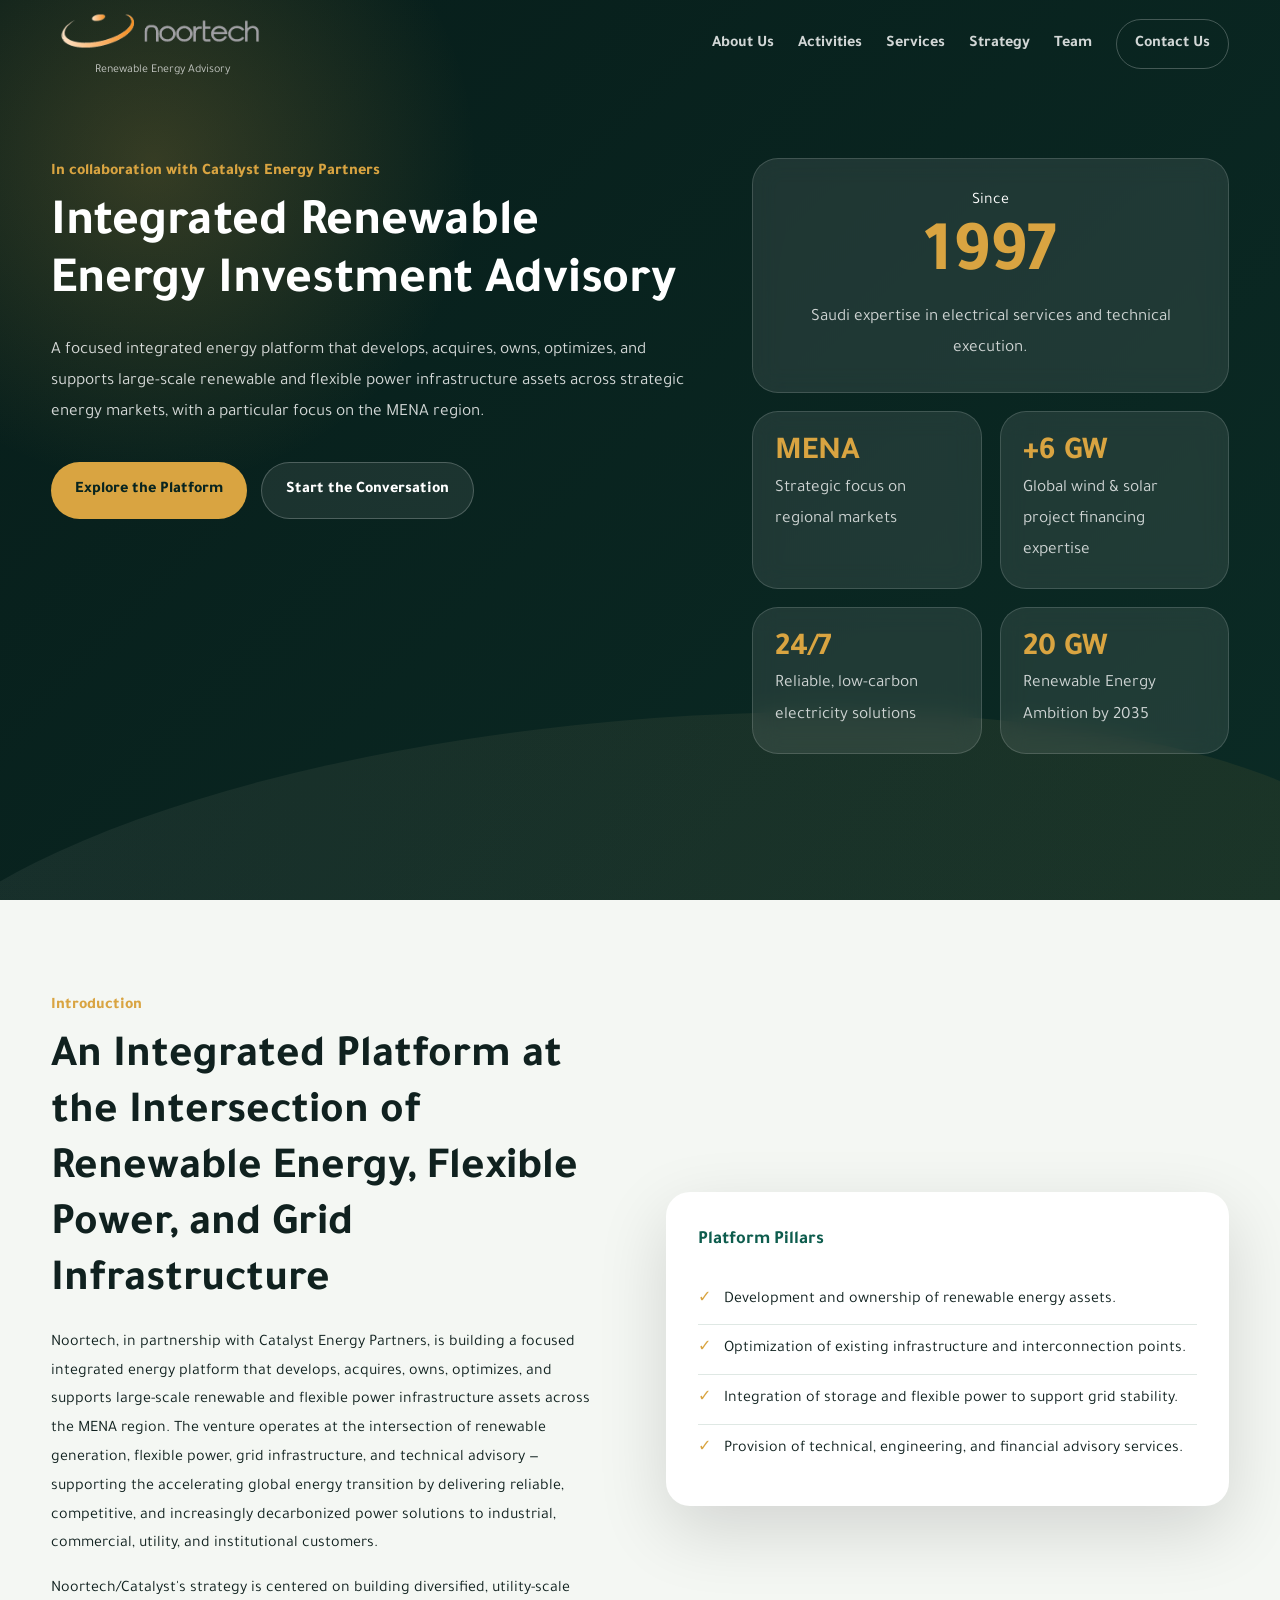
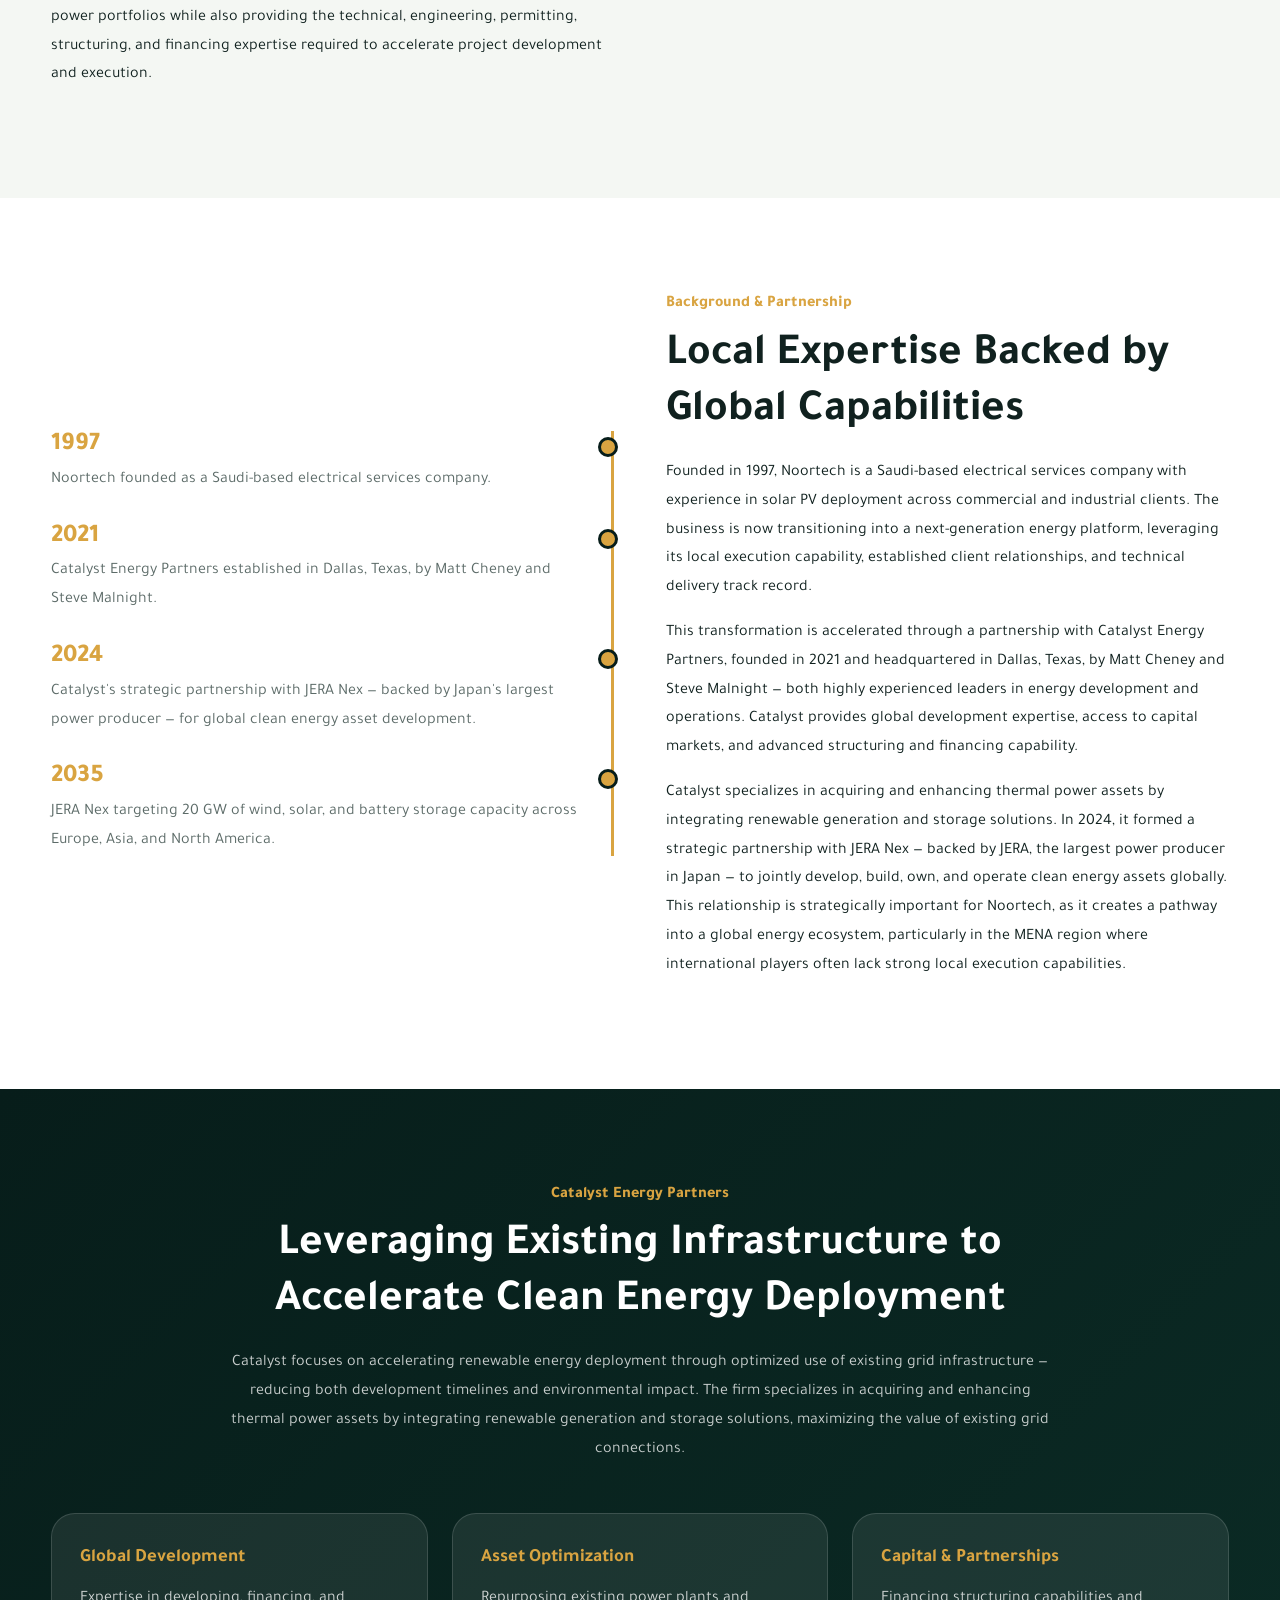
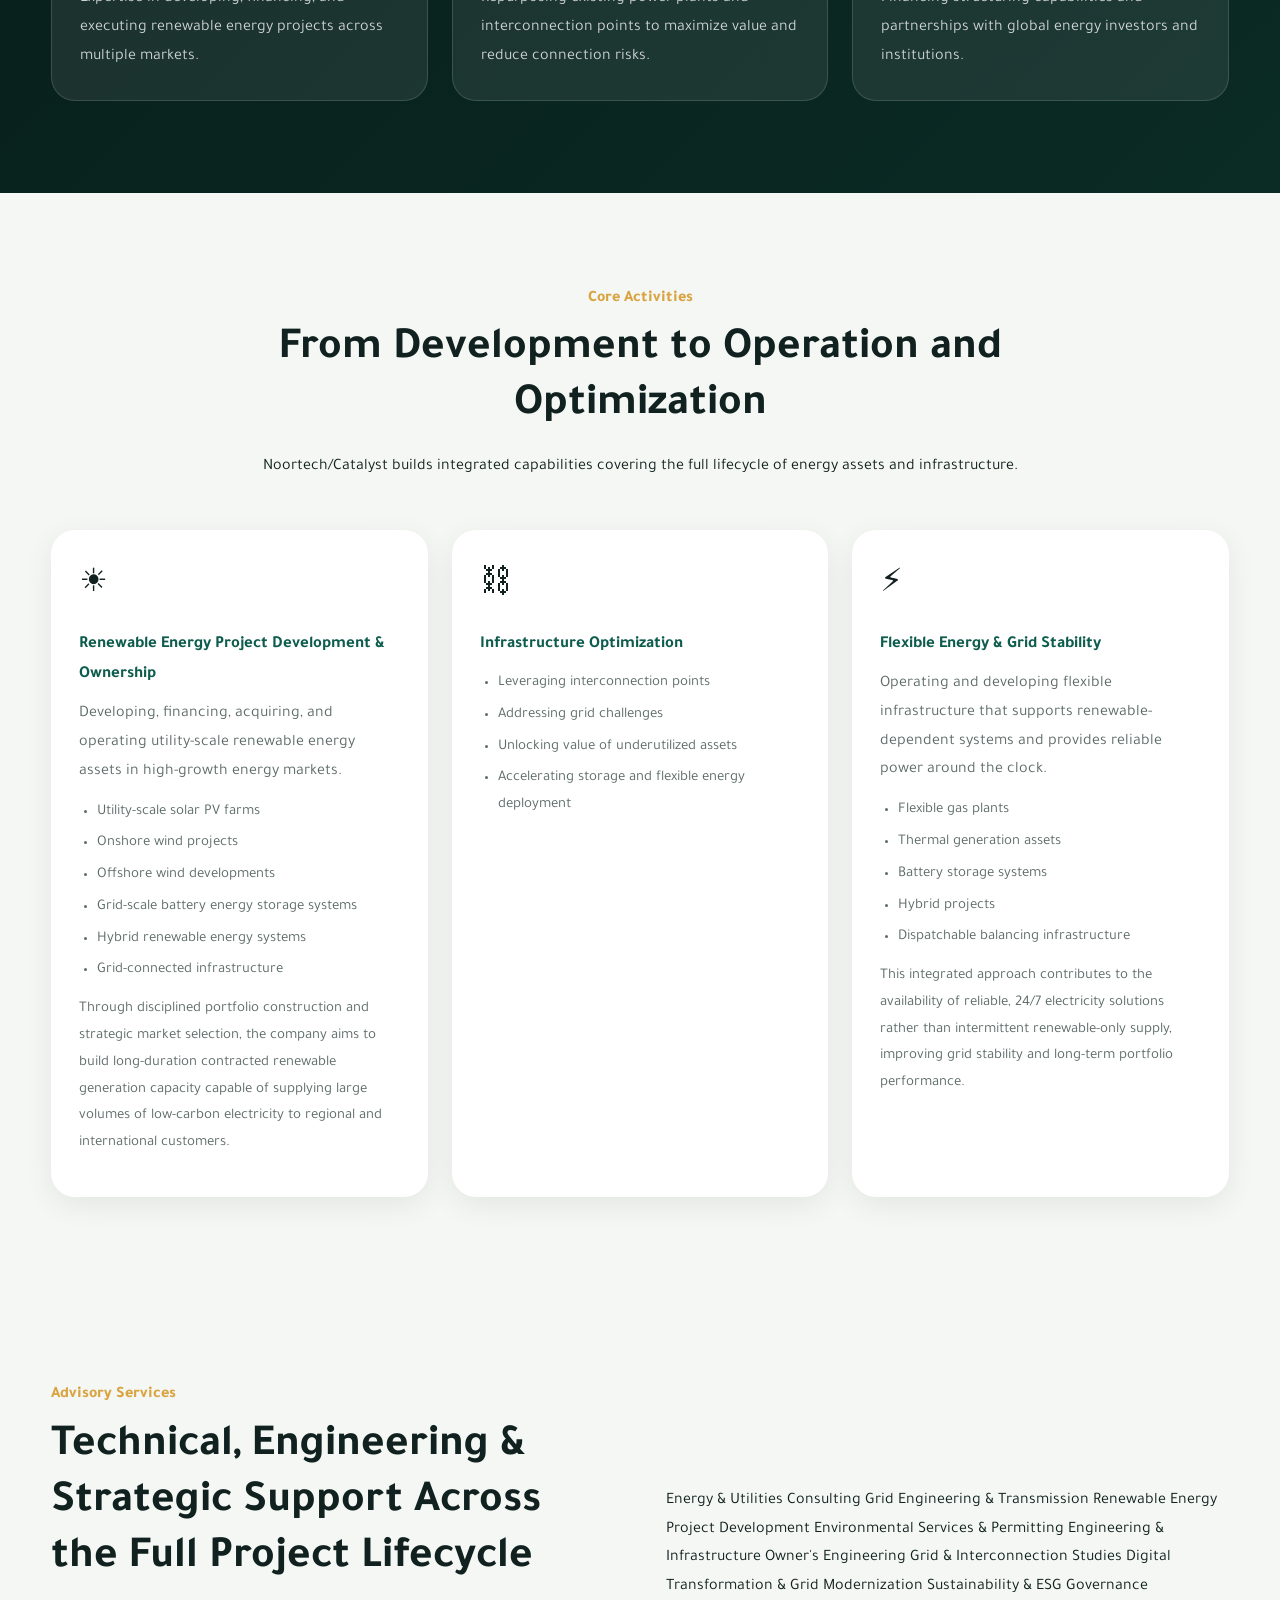
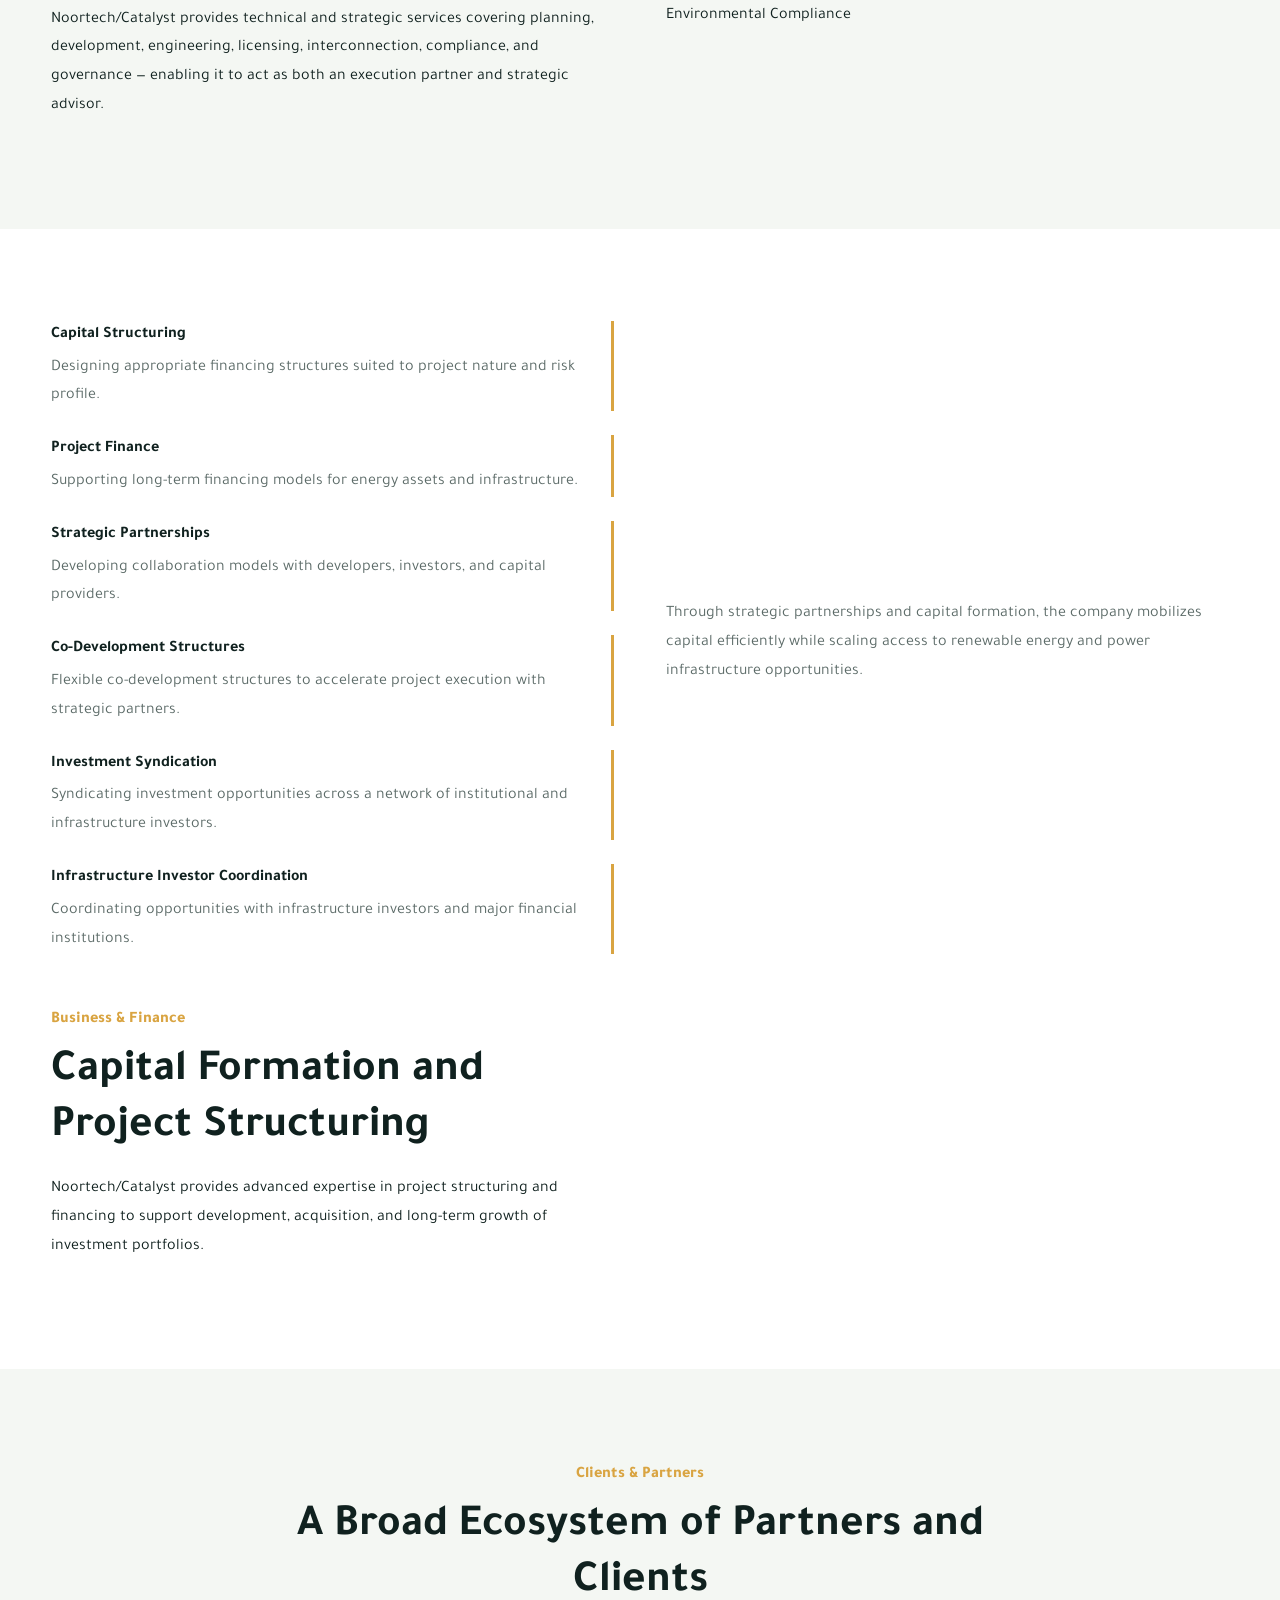
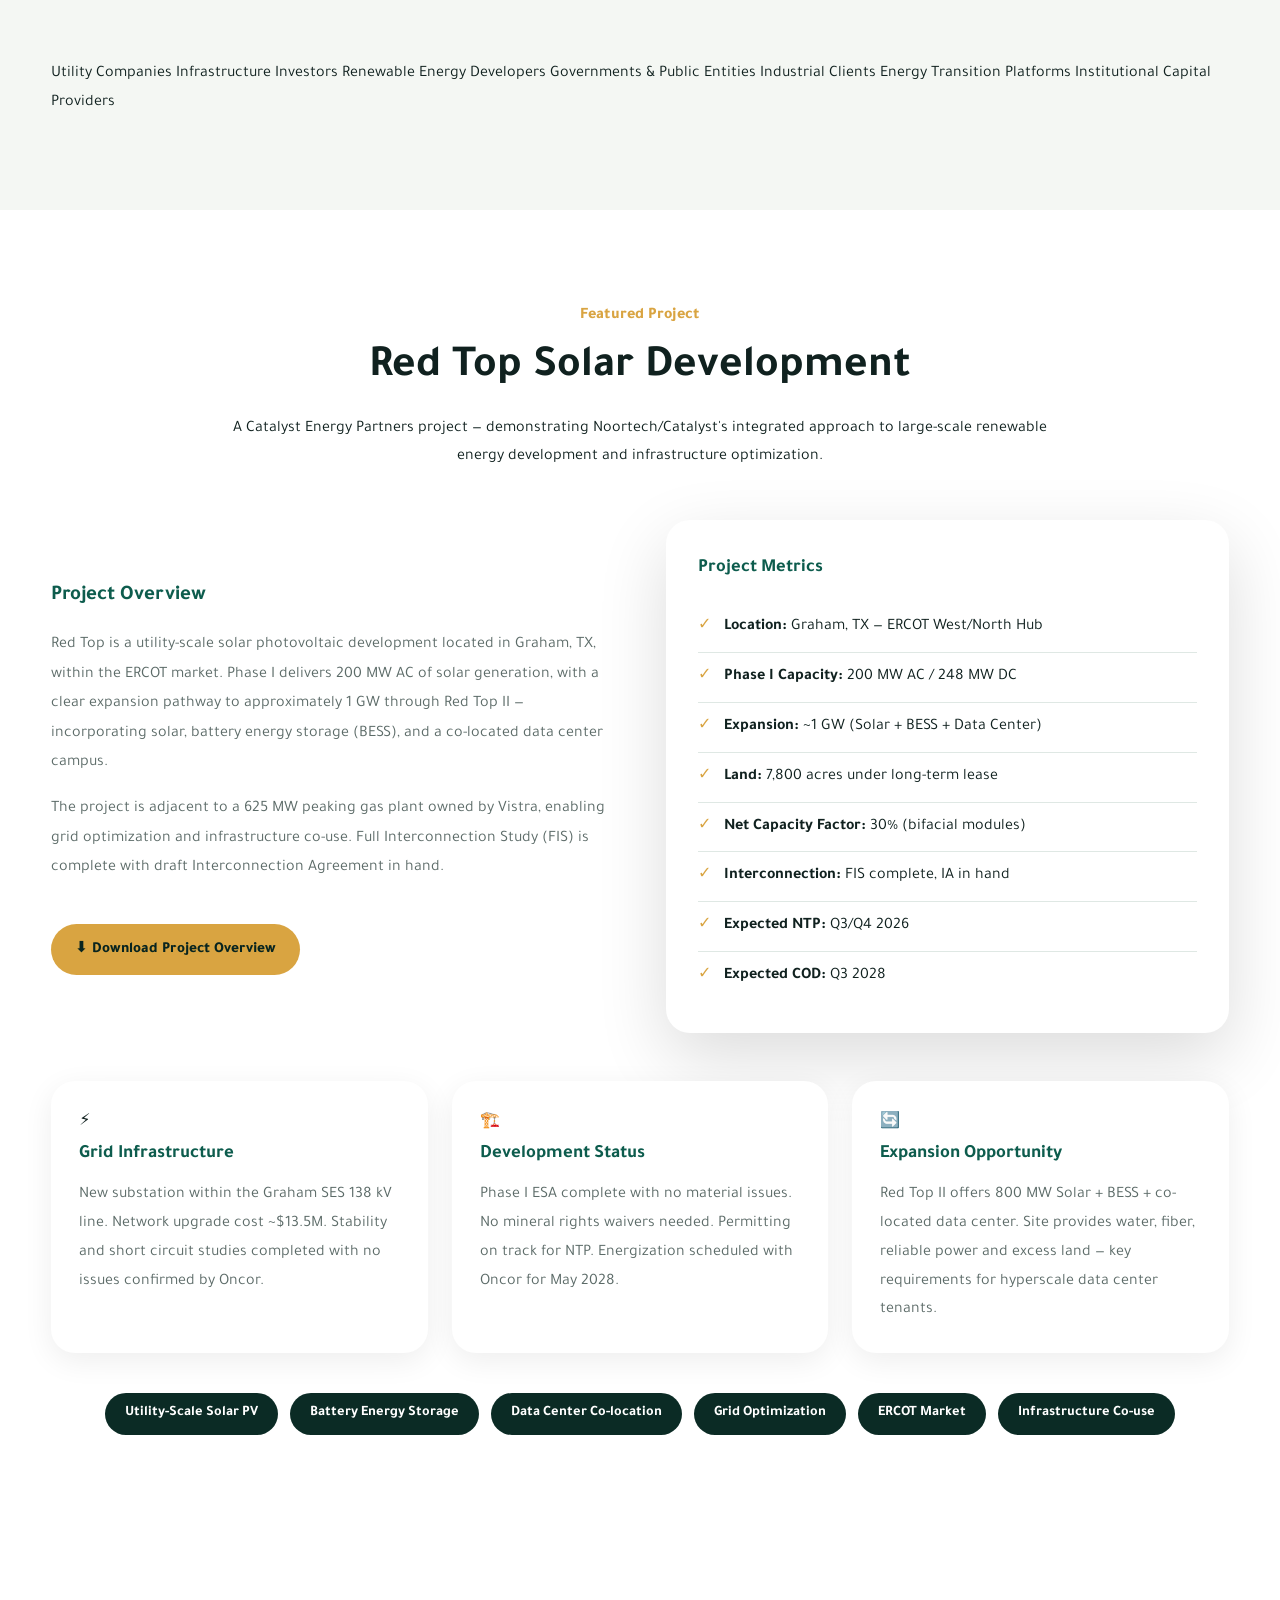
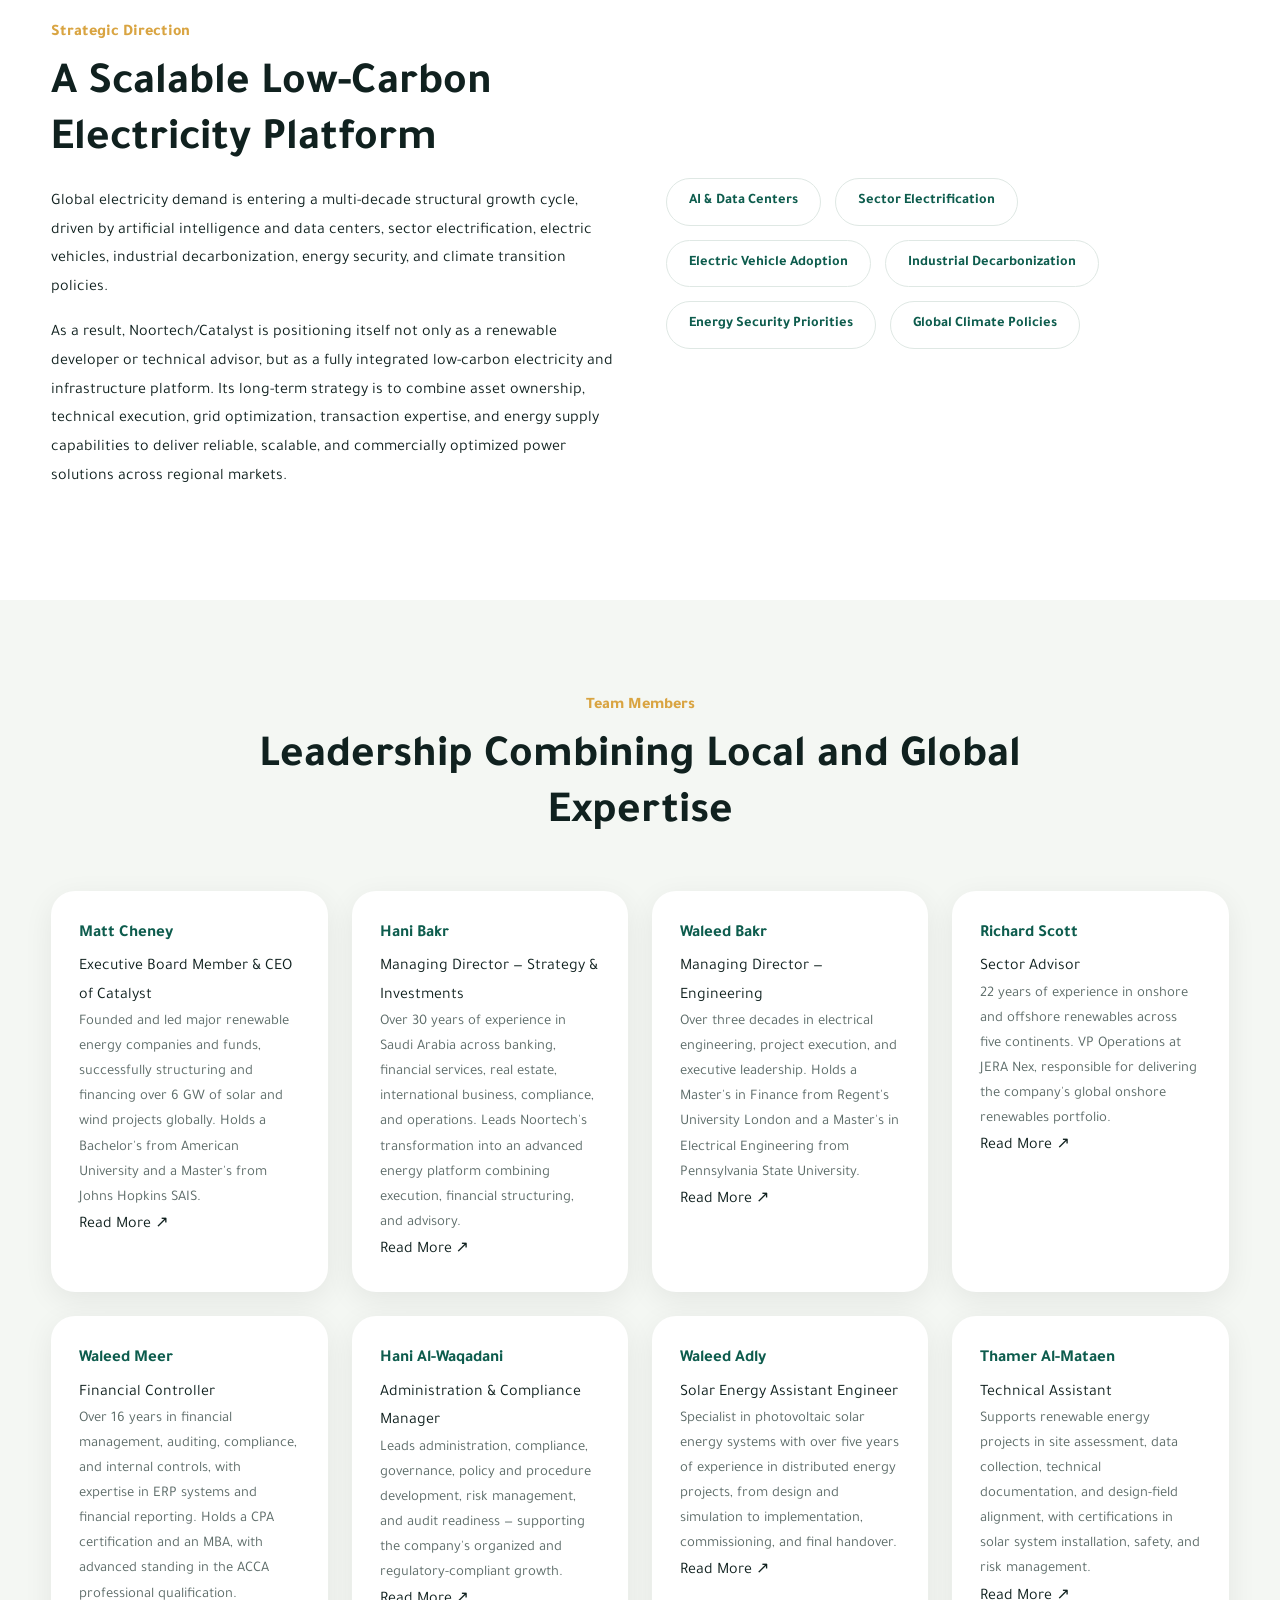
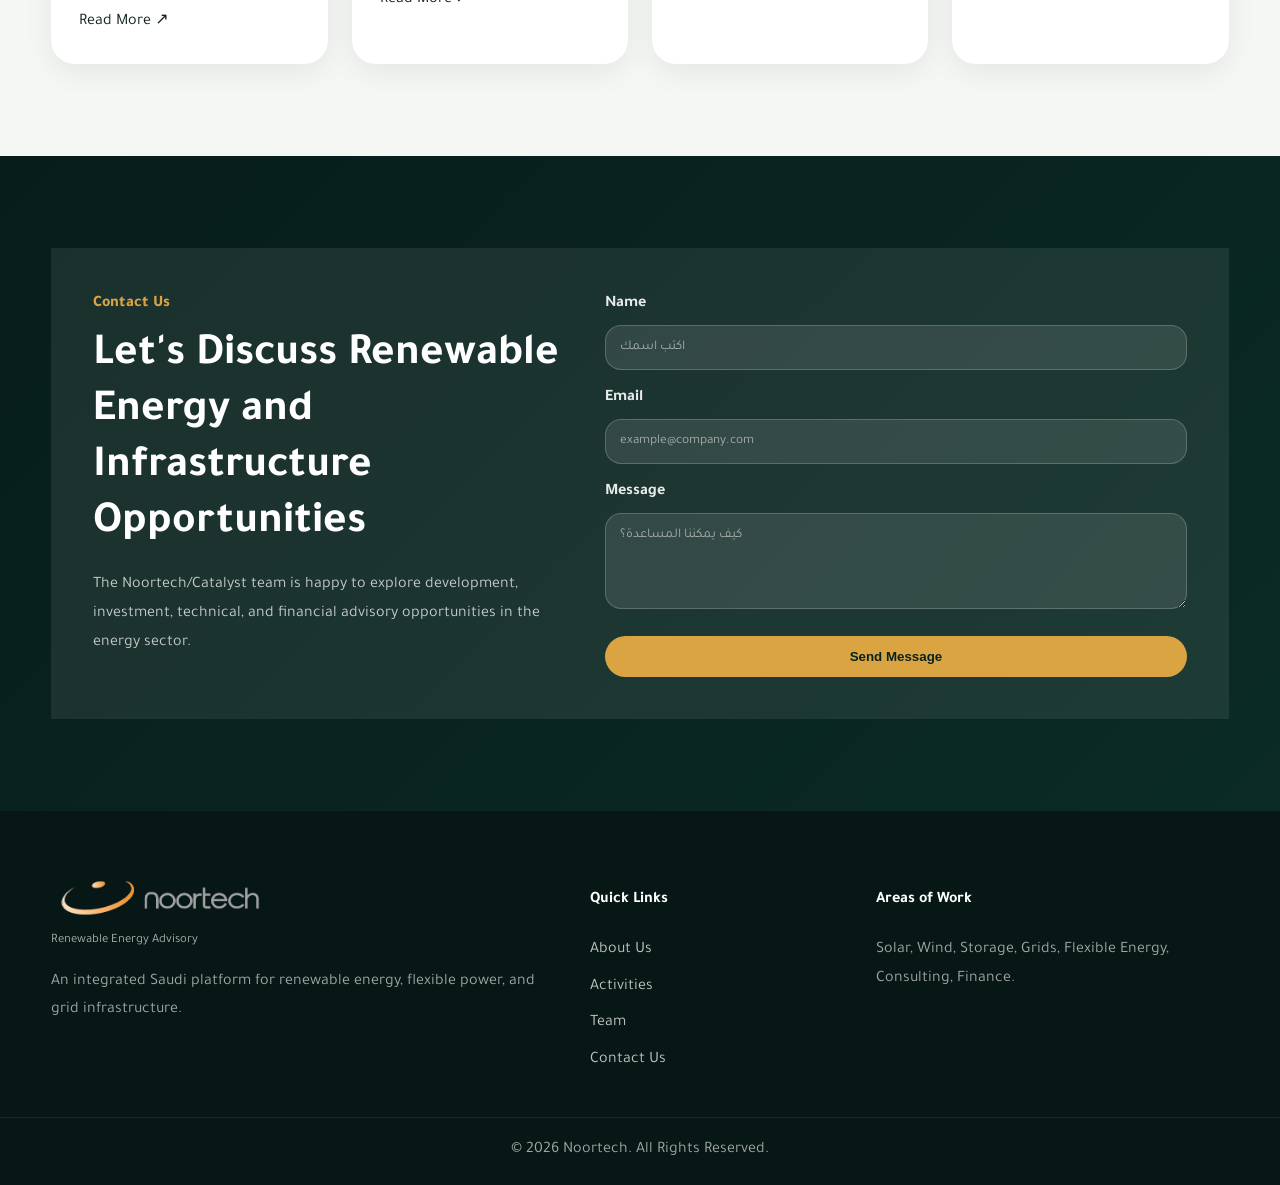
==== commit 76c08175: "Add files via upload" ====
--- a/index.html
+++ b/index.html
@@ -1,679 +1,695 @@
 <!DOCTYPE html>
-<html lang="ar" dir="rtl">
+<html dir="ltr" lang="en">
 <head>
-  <meta charset="UTF-8" />
-  <meta name="viewport" content="width=device-width, initial-scale=1.0" />
-  <title>نور للتقنية | خدمات استشارية متكاملة للطاقة المتجددة</title>
-  <meta name="description" content="نور للتقنية بالشراكة مع Catalyst Energy Partners: منصة متكاملة لتطوير واستحواذ وتحسين ودعم أصول الطاقة المتجددة والطاقة المرنة في منطقة الشرق الأوسط وشمال أفريقيا." />
-  <meta name="facebook-domain-verification" content="8rrltxzlr5ndguoq7za4jyymh0ibhl" />
-  <link rel="preconnect" href="https://fonts.googleapis.com">
-  <link rel="preconnect" href="https://fonts.gstatic.com" crossorigin>
-  <link href="https://fonts.googleapis.com/css2?family=Tajawal:wght@400;500;700;800&display=swap" rel="stylesheet">
-  <link rel="stylesheet" href="styles.css?v=2" />
+<meta charset="utf-8"/>
+<meta content="width=device-width, initial-scale=1.0" name="viewport"/>
+<title>Noortech | Integrated Renewable Energy Investment Advisory</title>
+<meta content="Noortech in partnership with Catalyst Energy Partners: a focused integrated energy platform developing, acquiring, and supporting large-scale renewable and flexible power infrastructure assets across the MENA region." name="description"/>
+<meta content="8rrltxzlr5ndguoq7za4jyymh0ibhl" name="facebook-domain-verification"/>
+<link href="https://fonts.googleapis.com" rel="preconnect"/>
+<link crossorigin="" href="https://fonts.gstatic.com" rel="preconnect"/>
+<link href="https://fonts.googleapis.com/css2?family=Tajawal:wght@400;500;700;800&amp;display=swap" rel="stylesheet"/>
+<link href="styles.css?v=2" rel="stylesheet"/>
 </head>
-<body class="lang-ar">
-  <header class="site-header" id="top">
-    <nav class="navbar container">
-      <!-- Logo + tagline -->
-      <a class="brand" href="#top" aria-label="نور للتقنية">
-        <img src="images/logo-ar.png" alt="نور للتقنية" class="brand-logo" id="brand-logo">
-        <small class="lang-ar">منصة الطاقة المتجددة</small>
-        <small class="lang-en">Renewable Energy Advisory</small>
-      </a>
-
-      <!-- Menu toggle -->
-      <button class="menu-toggle" aria-label="فتح القائمة" aria-expanded="false">☰</button>
-
-      <!-- Navigation links -->
-      <div class="nav-links">
-        <a href="#about" class="lang-ar">من نحن</a>
-        <a href="#about" class="lang-en">About Us</a>
-        <a href="#activities" class="lang-ar">الأنشطة</a>
-        <a href="#activities" class="lang-en">Activities</a>
-        <a href="#advisory" class="lang-ar">الخدمات</a>
-        <a href="#advisory" class="lang-en">Services</a>
-        <a href="#strategy" class="lang-ar">التوجه</a>
-        <a href="#strategy" class="lang-en">Strategy</a>
-        <a href="#team" class="lang-ar">الفريق</a>
-        <a href="#team" class="lang-en">Team</a>
-        <a class="nav-cta lang-ar" href="#contact">تواصل معنا</a>
-        <a class="nav-cta lang-en" href="#contact">Contact Us</a>
-        <!-- Language toggle -->
-        <a class="lang-toggle" href="#" onclick="toggleLang(); return false;">
-          <span class="lang-ar">EN</span>
-          <span class="lang-en">عربي</span>
+<body class="lang-en">
+<header class="site-header" id="top">
+<nav class="navbar container">
+<!-- Logo + tagline -->
+<a aria-label="Noortech" class="brand" href="#top">
+<img alt="Noortech" class="brand-logo" id="brand-logo" src="images/logo-en.png"/>
+
+<small>Renewable Energy Advisory</small>
+</a>
+<!-- Menu toggle -->
+<button aria-expanded="false" aria-label="Open menu" class="menu-toggle">☰</button>
+<!-- Navigation links -->
+<div class="nav-links">
+
+<a href="#about">About Us</a>
+
+<a href="#activities">Activities</a>
+
+<a href="#advisory">Services</a>
+
+<a href="#strategy">Strategy</a>
+
+<a href="#team">Team</a>
+
+<a class="nav-cta" href="#contact">Contact Us</a>
+<!-- Language toggle -->
+
+</div>
+</nav>
+<section class="hero container">
+<div class="hero-content reveal">
+<span class="eyebrow">
+
+In collaboration with Catalyst Energy Partners
+</span>
+<h1>
+
+Integrated Renewable Energy Investment Advisory
+</h1>
+<p>
+
+A focused integrated energy platform that develops, acquires, owns, optimizes, and supports large-scale renewable and flexible power infrastructure assets across strategic energy markets, with a particular focus on the MENA region.
+</p>
+<div class="hero-actions">
+<a class="btn primary" href="#activities">
+
+Explore the Platform
+</a>
+<a class="btn secondary" href="#contact">
+
+Start the Conversation
+</a>
+</div>
+</div>
+<!-- Hero metrics panel -->
+<div class="hero-panel">
+<!-- 1997: full-width large card -->
+<div class="metric-card large reveal">
+
+Since
+<strong>1997</strong>
+
+<p>Saudi expertise in electrical services and technical execution.</p>
+</div>
+<!-- 2×2 grid -->
+<div class="metric-grid">
+<div class="metric-card reveal">
+<strong>MENA</strong>
+
+<p>Strategic focus on regional markets</p>
+</div>
+<div class="metric-card reveal">
+<strong>+6 GW</strong>
+
+<p>Global wind &amp; solar project financing expertise</p>
+</div>
+<div class="metric-card reveal">
+<strong>24/7</strong>
+
+<p>Reliable, low-carbon electricity solutions</p>
+</div>
+<div class="metric-card reveal">
+<strong>20 GW</strong>
+
+<p>Renewable Energy Ambition by 2035</p>
+</div>
+</div>
+</div>
+</section>
+</header>
+<main>
+<!-- ===== ABOUT ===== -->
+<section class="section intro" id="about">
+<div class="container two-col">
+<div class="section-copy reveal">
+<span class="eyebrow">
+
+Introduction
+</span>
+<h2>
+
+An Integrated Platform at the Intersection of Renewable Energy, Flexible Power, and Grid Infrastructure
+</h2>
+
+<p>
+            Noortech, in partnership with Catalyst Energy Partners, is building a focused integrated energy platform that develops, acquires, owns, optimizes, and supports large-scale renewable and flexible power infrastructure assets across the MENA region. The venture operates at the intersection of renewable generation, flexible power, grid infrastructure, and technical advisory — supporting the accelerating global energy transition by delivering reliable, competitive, and increasingly decarbonized power solutions to industrial, commercial, utility, and institutional customers.
+          </p>
+
+<p>
+            Noortech/Catalyst's strategy is centered on building diversified, utility-scale power portfolios while also providing the technical, engineering, permitting, structuring, and financing expertise required to accelerate project development and execution.
+          </p>
+</div>
+<div class="highlight-box reveal">
+<h3>
+
+Platform Pillars
+</h3>
+<ul class="check-list">
+<li>
+
+Development and ownership of renewable energy assets.
+</li>
+<li>
+
+Optimization of existing infrastructure and interconnection points.
+</li>
+<li>
+
+Integration of storage and flexible power to support grid stability.
+</li>
+<li>
+
+Provision of technical, engineering, and financial advisory services.
+</li>
+</ul>
+</div>
+</div>
+</section>
+<!-- ===== BACKGROUND ===== -->
+<section class="section background">
+<div class="container two-col reverse">
+<div class="section-copy reveal">
+<span class="eyebrow">
+
+Background &amp; Partnership
+</span>
+<h2>
+
+Local Expertise Backed by Global Capabilities
+</h2>
+
+<p>
+            Founded in 1997, Noortech is a Saudi-based electrical services company with experience in solar PV deployment across commercial and industrial clients. The business is now transitioning into a next-generation energy platform, leveraging its local execution capability, established client relationships, and technical delivery track record.
+          </p>
+
+<p>
+            This transformation is accelerated through a partnership with Catalyst Energy Partners, founded in 2021 and headquartered in Dallas, Texas, by Matt Cheney and Steve Malnight — both highly experienced leaders in energy development and operations. Catalyst provides global development expertise, access to capital markets, and advanced structuring and financing capability.
+          </p>
+
+<p>
+            Catalyst specializes in acquiring and enhancing thermal power assets by integrating renewable generation and storage solutions. In 2024, it formed a strategic partnership with JERA Nex — backed by JERA, the largest power producer in Japan — to jointly develop, build, own, and operate clean energy assets globally. This relationship is strategically important for Noortech, as it creates a pathway into a global energy ecosystem, particularly in the MENA region where international players often lack strong local execution capabilities.
+          </p>
+</div>
+<div class="timeline reveal">
+<div>
+<span>1997</span>
+
+<p>Noortech founded as a Saudi-based electrical services company.</p>
+</div>
+<div>
+<span>2021</span>
+
+<p>Catalyst Energy Partners established in Dallas, Texas, by Matt Cheney and Steve Malnight.</p>
+</div>
+<div>
+<span>2024</span>
+
+<p>Catalyst's strategic partnership with JERA Nex — backed by Japan's largest power producer — for global clean energy asset development.</p>
+</div>
+<div>
+<span>2035</span>
+
+<p>JERA Nex targeting 20 GW of wind, solar, and battery storage capacity across Europe, Asia, and North America.</p>
+</div>
+</div>
+</div>
+</section>
+<!-- ===== PARTNER ===== -->
+<section class="section partner">
+<div class="container">
+<div class="section-heading reveal">
+<span class="eyebrow">Catalyst Energy Partners</span>
+<h2>
+
+Leveraging Existing Infrastructure to Accelerate Clean Energy Deployment
+</h2>
+
+<p>
+            Catalyst focuses on accelerating renewable energy deployment through optimized use of existing grid infrastructure — reducing both development timelines and environmental impact. The firm specializes in acquiring and enhancing thermal power assets by integrating renewable generation and storage solutions, maximizing the value of existing grid connections.
+          </p>
+</div>
+<div class="cards three">
+<article class="card reveal">
+<h3>
+
+Global Development
+</h3>
+
+<p>Expertise in developing, financing, and executing renewable energy projects across multiple markets.</p>
+</article>
+<article class="card reveal">
+<h3>
+
+Asset Optimization
+</h3>
+
+<p>Repurposing existing power plants and interconnection points to maximize value and reduce connection risks.</p>
+</article>
+<article class="card reveal">
+<h3>
+
+Capital &amp; Partnerships
+</h3>
+
+<p>Financing structuring capabilities and partnerships with global energy investors and institutions.</p>
+</article>
+</div>
+</div>
+</section>
+<!-- ===== ACTIVITIES ===== -->
+<section class="section" id="activities">
+<div class="container">
+<div class="section-heading reveal">
+<span class="eyebrow">
+
+Core Activities
+</span>
+<h2>
+
+From Development to Operation and Optimization
+</h2>
+
+<p>Noortech/Catalyst builds integrated capabilities covering the full lifecycle of energy assets and infrastructure.</p>
+</div>
+<div class="service-grid">
+<article class="service-card reveal">
+<span class="icon">☀</span>
+<h3>
+
+Renewable Energy Project Development &amp; Ownership
+</h3>
+
+<p>Developing, financing, acquiring, and operating utility-scale renewable energy assets in high-growth energy markets.</p>
+<ul>
+<li>Utility-scale solar PV farms</li>
+<li>Onshore wind projects</li>
+<li>Offshore wind developments</li>
+<li>Grid-scale battery energy storage systems</li>
+<li>Hybrid renewable energy systems</li>
+<li>Grid-connected infrastructure</li>
+</ul>
+
+<p style="margin-top:12px;font-size:.93rem;color:var(--muted)">Through disciplined portfolio construction and strategic market selection, the company aims to build long-duration contracted renewable generation capacity capable of supplying large volumes of low-carbon electricity to regional and international customers.</p>
+</article>
+<article class="service-card reveal">
+<span class="icon">⛓</span>
+<h3>
+
+Infrastructure Optimization
+</h3>
+<ul>
+<li>Leveraging interconnection points</li>
+<li>Addressing grid challenges</li>
+<li>Unlocking value of underutilized assets</li>
+<li>Accelerating storage and flexible energy deployment</li>
+</ul>
+</article>
+<article class="service-card reveal">
+<span class="icon">⚡</span>
+<h3>
+
+Flexible Energy &amp; Grid Stability
+</h3>
+
+<p>Operating and developing flexible infrastructure that supports renewable-dependent systems and provides reliable power around the clock.</p>
+<ul>
+<li>Flexible gas plants</li>
+<li>Thermal generation assets</li>
+<li>Battery storage systems</li>
+<li>Hybrid projects</li>
+<li>Dispatchable balancing infrastructure</li>
+</ul>
+
+<p style="margin-top:12px;font-size:.93rem;color:var(--muted)">This integrated approach contributes to the availability of reliable, 24/7 electricity solutions rather than intermittent renewable-only supply, improving grid stability and long-term portfolio performance.</p>
+</article>
+</div>
+</div>
+</section>
+<!-- ===== ADVISORY ===== -->
+<section class="section advisory" id="advisory">
+<div class="container two-col">
+<div class="section-copy reveal">
+<span class="eyebrow">
+
+Advisory Services
+</span>
+<h2>
+
+Technical, Engineering &amp; Strategic Support Across the Full Project Lifecycle
+</h2>
+
+<p>
+            Noortech/Catalyst provides technical and strategic services covering planning, development, engineering, licensing, interconnection, compliance, and governance — enabling it to act as both an execution partner and strategic advisor.
+          </p>
+</div>
+<div class="pill-list reveal">
+Energy &amp; Utilities Consulting
+Grid Engineering &amp; Transmission
+Renewable Energy Project Development
+Environmental Services &amp; Permitting
+Engineering &amp; Infrastructure
+Owner's Engineering
+Grid &amp; Interconnection Studies
+Digital Transformation &amp; Grid Modernization
+Sustainability &amp; ESG Governance
+Environmental Compliance
+</div>
+</div>
+</section>
+<!-- ===== FINANCE ===== -->
+<section class="section finance">
+<div class="container two-col reverse">
+<div class="section-copy reveal">
+<span class="eyebrow">
+
+Business &amp; Finance
+</span>
+<h2>
+
+Capital Formation and Project Structuring
+</h2>
+
+<p>
+            Noortech/Catalyst provides advanced expertise in project structuring and financing to support development, acquisition, and long-term growth of investment portfolios.
+          </p>
+</div>
+<div class="feature-list reveal">
+<div>
+<strong>Capital Structuring</strong>
+
+<p>Designing appropriate financing structures suited to project nature and risk profile.</p>
+</div>
+<div>
+<strong>Project Finance</strong>
+
+<p>Supporting long-term financing models for energy assets and infrastructure.</p>
+</div>
+<div>
+<strong>Strategic Partnerships</strong>
+
+<p>Developing collaboration models with developers, investors, and capital providers.</p>
+</div>
+<div>
+<strong>Co-Development Structures</strong>
+
+<p>Flexible co-development structures to accelerate project execution with strategic partners.</p>
+</div>
+<div>
+<strong>Investment Syndication</strong>
+
+<p>Syndicating investment opportunities across a network of institutional and infrastructure investors.</p>
+</div>
+<div>
+<strong>Infrastructure Investor Coordination</strong>
+
+<p>Coordinating opportunities with infrastructure investors and major financial institutions.</p>
+</div>
+</div>
+
+<p class="reveal" style="margin-top:28px;color:var(--muted)">Through strategic partnerships and capital formation, the company mobilizes capital efficiently while scaling access to renewable energy and power infrastructure opportunities.</p>
+</div>
+</section>
+<!-- ===== CLIENTS ===== -->
+<section class="section clients">
+<div class="container">
+<div class="section-heading reveal">
+<span class="eyebrow">
+
+Clients &amp; Partners
+</span>
+<h2>
+
+A Broad Ecosystem of Partners and Clients
+</h2>
+</div>
+<div class="client-grid reveal">
+Utility Companies
+Infrastructure Investors
+Renewable Energy Developers
+Governments &amp; Public Entities
+Industrial Clients
+Energy Transition Platforms
+Institutional Capital Providers
+</div>
+</div>
+</section>
+<!-- ===== STRATEGY ===== -->
+<section class="section" id="projects" style="background:var(--white)">
+<div class="container">
+<div class="section-heading reveal">
+<span class="eyebrow">Featured Project</span>
+<h2>Red Top Solar Development</h2>
+<p>A Catalyst Energy Partners project — demonstrating Noortech/Catalyst's integrated approach to large-scale renewable energy development and infrastructure optimization.</p>
+</div>
+<div class="two-col reveal" style="margin-bottom:48px">
+<div>
+<h3 style="color:var(--green);margin:0 0 16px;font-size:1.3rem">Project Overview</h3>
+<p style="color:var(--muted);line-height:1.85">Red Top is a utility-scale solar photovoltaic development located in Graham, TX, within the ERCOT market. Phase I delivers 200 MW AC of solar generation, with a clear expansion pathway to approximately 1 GW through Red Top II — incorporating solar, battery energy storage (BESS), and a co-located data center campus.</p>
+<p style="color:var(--muted);line-height:1.85;margin-top:14px">The project is adjacent to a 625 MW peaking gas plant owned by Vistra, enabling grid optimization and infrastructure co-use. Full Interconnection Study (FIS) is complete with draft Interconnection Agreement in hand.</p>
+<a download="" href="files/red-top-due-diligence.pdf" style="display:inline-flex;align-items:center;gap:8px;margin-top:24px;background:var(--gold);color:#08241f;padding:12px 24px;border-radius:999px;font-weight:800;text-decoration:none;font-size:.95rem">
+          ⬇ Download Project Overview
         </a>
-      </div>
-    </nav>
-
-    <section class="hero container">
-      <div class="hero-content reveal">
-        <span class="eyebrow">
-          <span class="lang-ar">بالشراكة مع Catalyst Energy Partners</span>
-          <span class="lang-en">In collaboration with Catalyst Energy Partners</span>
-        </span>
-        <h1>
-          <span class="lang-ar">خدمات استشارية متكاملة للطاقة المتجددة والبنية التحتية للطاقة</span>
-          <span class="lang-en">Integrated Renewable Energy Investment Advisory</span>
-        </h1>
-        <p>
-          <span class="lang-ar">نور للتقنية تبني منصة متكاملة لتطوير واستحواذ وامتلاك وتحسين ودعم أصول الطاقة المتجددة والطاقة المرنة على نطاق منطقة الشرق الأوسط وشمال أفريقيا.</span>
-          <span class="lang-en">A focused integrated energy platform that develops, acquires, owns, optimizes, and supports large-scale renewable and flexible power infrastructure assets across strategic energy markets, with a particular focus on the MENA region.</span>
-        </p>
-        <div class="hero-actions">
-          <a class="btn primary" href="#activities">
-            <span class="lang-ar">استكشف المنصة</span>
-            <span class="lang-en">Explore the Platform</span>
-          </a>
-          <a class="btn secondary" href="#contact">
-            <span class="lang-ar">ابدأ الحوار</span>
-            <span class="lang-en">Start the Conversation</span>
-          </a>
-        </div>
-      </div>
-
-      <!-- Hero metrics panel -->
-      <div class="hero-panel">
-        <!-- 1997: full-width large card -->
-        <div class="metric-card large reveal">
-          <span class="metric-label lang-ar">منذ</span>
-          <span class="metric-label lang-en">Since</span>
-          <strong>1997</strong>
-          <p class="lang-ar">خبرة سعودية في الخدمات الكهربائية والتنفيذ الفني.</p>
-          <p class="lang-en">Saudi expertise in electrical services and technical execution.</p>
-        </div>
-        <!-- 2×2 grid -->
-        <div class="metric-grid">
-          <div class="metric-card reveal">
-            <strong>MENA</strong>
-            <p class="lang-ar">تركيز استراتيجي على أسواق المنطقة</p>
-            <p class="lang-en">Strategic focus on regional markets</p>
-          </div>
-          <div class="metric-card reveal">
-            <strong>+6 GW</strong>
-            <p class="lang-ar">خبرات عالمية في تمويل مشاريع الرياح والطاقة الشمسية</p>
-            <p class="lang-en">Global wind &amp; solar project financing expertise</p>
-          </div>
-          <div class="metric-card reveal">
-            <strong>24/7</strong>
-            <p class="lang-ar">حلول كهرباء موثوقة ومنخفضة الكربون</p>
-            <p class="lang-en">Reliable, low-carbon electricity solutions</p>
-          </div>
-          <div class="metric-card reveal">
-            <strong>20 GW</strong>
-            <p class="lang-ar">طموح للطاقة المتجددة بحلول 2035</p>
-            <p class="lang-en">Renewable Energy Ambition by 2035</p>
-          </div>
-        </div>
-      </div>
-    </section>
-  </header>
-
-  <main>
-    <!-- ===== ABOUT ===== -->
-    <section class="section intro" id="about">
-      <div class="container two-col">
-        <div class="section-copy reveal">
-          <span class="eyebrow">
-            <span class="lang-ar">مقدمة</span>
-            <span class="lang-en">Introduction</span>
-          </span>
-          <h2>
-            <span class="lang-ar">منصة متكاملة عند تقاطع الطاقة المتجددة والطاقة المرنة والشبكات</span>
-            <span class="lang-en">An Integrated Platform at the Intersection of Renewable Energy, Flexible Power, and Grid Infrastructure</span>
-          </h2>
-          <p class="lang-ar">
-            نور للتقنية وبالشراكة مع Catalyst Energy Partners بصدد بناء منصة متكاملة متخصصة في تطوير واستحواذ وتحسين ودعم أصول البنية التحتية للطاقة المتجددة والطاقة المرنة على نطاق منطقة الشرق الأوسط وشمال أفريقيا. تعمل الشركة في مجالات توليد الطاقة المتجددة والطاقة المرنة والبنية التحتية للشبكات والخدمات الاستشارية الفنية، بهدف دعم التحول العالمي المتسارع للطاقة من خلال توفير حلول طاقة موثوقة وتنافسية ومنخفضة الانبعاثات الكربونية للعملاء الصناعيين والتجاريين والمؤسسات والمرافق العامة.
-          </p>
-          <p class="lang-en">
-            Noortech, in partnership with Catalyst Energy Partners, is building a focused integrated energy platform that develops, acquires, owns, optimizes, and supports large-scale renewable and flexible power infrastructure assets across the MENA region. The venture operates at the intersection of renewable generation, flexible power, grid infrastructure, and technical advisory — supporting the accelerating global energy transition by delivering reliable, competitive, and increasingly decarbonized power solutions to industrial, commercial, utility, and institutional customers.
-          </p>
-          <p class="lang-ar">
-            وترتكز استراتيجية نور للتقنية/Catalyst على بناء محافظ لمشاريع طاقة متنوعة على مستوى المرافق، إلى جانب تقديم الخبرات الفنية والهندسية وخدمات التراخيص والهيكلة والتمويل لتطوير المشاريع وتنفيذها.
-          </p>
-          <p class="lang-en">
-            Noortech/Catalyst's strategy is centered on building diversified, utility-scale power portfolios while also providing the technical, engineering, permitting, structuring, and financing expertise required to accelerate project development and execution.
-          </p>
-        </div>
-        <div class="highlight-box reveal">
-          <h3>
-            <span class="lang-ar">مرتكزات المنصة</span>
-            <span class="lang-en">Platform Pillars</span>
-          </h3>
-          <ul class="check-list">
-            <li>
-              <span class="lang-ar">تطوير وامتلاك أصول الطاقة المتجددة.</span>
-              <span class="lang-en">Development and ownership of renewable energy assets.</span>
-            </li>
-            <li>
-              <span class="lang-ar">تحسين البنية التحتية القائمة ونقاط الربط.</span>
-              <span class="lang-en">Optimization of existing infrastructure and interconnection points.</span>
-            </li>
-            <li>
-              <span class="lang-ar">دمج التخزين والطاقة المرنة لدعم استقرار الشبكات.</span>
-              <span class="lang-en">Integration of storage and flexible power to support grid stability.</span>
-            </li>
-            <li>
-              <span class="lang-ar">تقديم خدمات استشارية فنية وهندسية وتمويلية.</span>
-              <span class="lang-en">Provision of technical, engineering, and financial advisory services.</span>
-            </li>
-          </ul>
-        </div>
-      </div>
-    </section>
-
-    <!-- ===== BACKGROUND ===== -->
-    <section class="section background">
-      <div class="container two-col reverse">
-        <div class="section-copy reveal">
-          <span class="eyebrow">
-            <span class="lang-ar">الخلفية والشراكة</span>
-            <span class="lang-en">Background &amp; Partnership</span>
-          </span>
-          <h2>
-            <span class="lang-ar">خبرة محلية مدعومة بقدرات عالمية</span>
-            <span class="lang-en">Local Expertise Backed by Global Capabilities</span>
-          </h2>
-          <p class="lang-ar">
-            تأسست شركة نور للتقنية عام 1997 كشركة سعودية متخصصة في الخدمات الكهربائية، ولديها خبرة في مجال تنفيذ مشاريع الطاقة الشمسية للقطاع التجاري والصناعي. وتشهد الشركة حالياً تحولاً إلى منصة طاقة متقدمة، مستفيدةً من تاريخها في التنفيذ وسجل عملائها وقدراتها الفنية.
-          </p>
-          <p class="lang-en">
-            Founded in 1997, Noortech is a Saudi-based electrical services company with experience in solar PV deployment across commercial and industrial clients. The business is now transitioning into a next-generation energy platform, leveraging its local execution capability, established client relationships, and technical delivery track record.
-          </p>
-          <p class="lang-ar">
-            وتتسارع وتيرة هذا التحول من خلال التعاون مع Catalyst Energy Partners، التي تأسست عام 2021 ومقرها مدينة دالاس بولاية تكساس الأمريكية. أسسها كل من Matt Cheney وSteve Malnight، وهما من القيادات البارزة في قطاع تطوير وتشغيل الطاقة. وتوفر Catalyst خبرات عالمية في تطوير المشاريع وعلاقات في أسواق رأس المال وقدرات متطورة في الهيكلة والتمويل.
-          </p>
-          <p class="lang-en">
-            This transformation is accelerated through a partnership with Catalyst Energy Partners, founded in 2021 and headquartered in Dallas, Texas, by Matt Cheney and Steve Malnight — both highly experienced leaders in energy development and operations. Catalyst provides global development expertise, access to capital markets, and advanced structuring and financing capability.
-          </p>
-          <p class="lang-ar">
-            وتتخصص Catalyst في الاستحواذ على أصول محطات الطاقة الحرارية وتحسينها من خلال دمج حلول الطاقة المتجددة وأنظمة التخزين، وفي عام 2024 دخلت في اتفاقية استراتيجية مع JERA Nex — المدعومة من JERA، أكبر منتج للطاقة في اليابان — لتطوير وبناء وامتلاك وتشغيل أصول الطاقة النظيفة عالمياً. وتُعدّ هذه العلاقة ذات أهمية استراتيجية لنور للتقنية، حيث تفتح المجال لاستغلال الفرص ضمن منظومة طاقة عالمية في منطقة يفتقر فيها كثير من اللاعبين الدوليين إلى التواجد المحلي اللازم.
-          </p>
-          <p class="lang-en">
-            Catalyst specializes in acquiring and enhancing thermal power assets by integrating renewable generation and storage solutions. In 2024, it formed a strategic partnership with JERA Nex — backed by JERA, the largest power producer in Japan — to jointly develop, build, own, and operate clean energy assets globally. This relationship is strategically important for Noortech, as it creates a pathway into a global energy ecosystem, particularly in the MENA region where international players often lack strong local execution capabilities.
-          </p>
-        </div>
-        <div class="timeline reveal">
-          <div>
-            <span>1997</span>
-            <p class="lang-ar">تأسيس نور للتقنية كشركة سعودية للخدمات الكهربائية.</p>
-            <p class="lang-en">Noortech founded as a Saudi-based electrical services company.</p>
-          </div>
-          <div>
-            <span>2021</span>
-            <p class="lang-ar">تأسيس Catalyst Energy Partners في دالاس، تكساس، على يد Matt Cheney وSteve Malnight.</p>
-            <p class="lang-en">Catalyst Energy Partners established in Dallas, Texas, by Matt Cheney and Steve Malnight.</p>
-          </div>
-          <div>
-            <span>2024</span>
-            <p class="lang-ar">اتفاقية Catalyst الاستراتيجية مع JERA Nex — المدعومة من أكبر منتج للطاقة في اليابان — لتطوير أصول الطاقة النظيفة عالمياً.</p>
-            <p class="lang-en">Catalyst's strategic partnership with JERA Nex — backed by Japan's largest power producer — for global clean energy asset development.</p>
-          </div>
-          <div>
-            <span>2035</span>
-            <p class="lang-ar">استهداف JERA Nex تطوير 20 جيجاواط من طاقة الرياح والطاقة الشمسية وتخزين البطاريات عبر أوروبا وآسيا وأمريكا الشمالية.</p>
-            <p class="lang-en">JERA Nex targeting 20 GW of wind, solar, and battery storage capacity across Europe, Asia, and North America.</p>
-          </div>
-        </div>
-      </div>
-    </section>
-
-    <!-- ===== PARTNER ===== -->
-    <section class="section partner">
-      <div class="container">
-        <div class="section-heading reveal">
-          <span class="eyebrow">Catalyst Energy Partners</span>
-          <h2>
-            <span class="lang-ar">استغلال البنية التحتية القائمة لتسريع نشر الطاقة النظيفة</span>
-            <span class="lang-en">Leveraging Existing Infrastructure to Accelerate Clean Energy Deployment</span>
-          </h2>
-          <p class="lang-ar">
-            تركز Catalyst على تسريع نشر الطاقة المتجددة من خلال الاستخدام الأمثل للبنية التحتية الحالية للشبكات الكهربائية، مما يساهم في تقليل فترات التطوير والأثر البيئي. وتتخصص في الاستحواذ على أصول محطات الطاقة الحرارية وتحسينها من خلال دمج حلول الطاقة المتجددة وأنظمة التخزين، بما يعظم الاستفادة من نقاط الربط الحالية مع الشبكات الكهربائية.
-          </p>
-          <p class="lang-en">
-            Catalyst focuses on accelerating renewable energy deployment through optimized use of existing grid infrastructure — reducing both development timelines and environmental impact. The firm specializes in acquiring and enhancing thermal power assets by integrating renewable generation and storage solutions, maximizing the value of existing grid connections.
-          </p>
-        </div>
-        <div class="cards three">
-          <article class="card reveal">
-            <h3>
-              <span class="lang-ar">تطوير عالمي</span>
-              <span class="lang-en">Global Development</span>
-            </h3>
-            <p class="lang-ar">خبرات في تطوير وتمويل وتنفيذ مشاريع الطاقة المتجددة عبر أسواق متعددة.</p>
-            <p class="lang-en">Expertise in developing, financing, and executing renewable energy projects across multiple markets.</p>
-          </article>
-          <article class="card reveal">
-            <h3>
-              <span class="lang-ar">تحسين الأصول</span>
-              <span class="lang-en">Asset Optimization</span>
-            </h3>
-            <p class="lang-ar">إعادة توظيف محطات الطاقة ونقاط الربط الحالية لتعظيم القيمة وتقليل مخاطر الربط.</p>
-            <p class="lang-en">Repurposing existing power plants and interconnection points to maximize value and reduce connection risks.</p>
-          </article>
-          <article class="card reveal">
-            <h3>
-              <span class="lang-ar">رأس مال وشراكات</span>
-              <span class="lang-en">Capital &amp; Partnerships</span>
-            </h3>
-            <p class="lang-ar">قدرات في هيكلة التمويل والشراكات مع مستثمرين ومؤسسات طاقة عالمية.</p>
-            <p class="lang-en">Financing structuring capabilities and partnerships with global energy investors and institutions.</p>
-          </article>
-        </div>
-      </div>
-    </section>
-
-    <!-- ===== ACTIVITIES ===== -->
-    <section class="section" id="activities">
-      <div class="container">
-        <div class="section-heading reveal">
-          <span class="eyebrow">
-            <span class="lang-ar">الأنشطة الرئيسية</span>
-            <span class="lang-en">Core Activities</span>
-          </span>
-          <h2>
-            <span class="lang-ar">من التطوير إلى التشغيل والتحسين</span>
-            <span class="lang-en">From Development to Operation and Optimization</span>
-          </h2>
-          <p class="lang-ar">تعمل نور للتقنية/Catalyst على بناء قدرات متكاملة تغطي دورة حياة أصول الطاقة والبنية التحتية.</p>
-          <p class="lang-en">Noortech/Catalyst builds integrated capabilities covering the full lifecycle of energy assets and infrastructure.</p>
-        </div>
-        <div class="service-grid">
-          <article class="service-card reveal">
-            <span class="icon">☀</span>
-            <h3>
-              <span class="lang-ar">تطوير وامتلاك مشاريع الطاقة المتجددة</span>
-              <span class="lang-en">Renewable Energy Project Development &amp; Ownership</span>
-            </h3>
-            <p class="lang-ar">تطوير وتمويل والاستحواذ وتشغيل أصول الطاقة المتجددة على نطاق المرافق في أسواق الطاقة ذات النمو المرتفع.</p>
-            <p class="lang-en">Developing, financing, acquiring, and operating utility-scale renewable energy assets in high-growth energy markets.</p>
-            <ul>
-              <li><span class="lang-ar">مزارع الطاقة الشمسية على نطاق المرافق</span><span class="lang-en">Utility-scale solar PV farms</span></li>
-              <li><span class="lang-ar">مشاريع الرياح البرية</span><span class="lang-en">Onshore wind projects</span></li>
-              <li><span class="lang-ar">مشاريع الرياح البحرية</span><span class="lang-en">Offshore wind developments</span></li>
-              <li><span class="lang-ar">تخزين البطاريات على نطاق الشبكة</span><span class="lang-en">Grid-scale battery energy storage systems</span></li>
-              <li><span class="lang-ar">أنظمة الطاقة الهجينة</span><span class="lang-en">Hybrid renewable energy systems</span></li>
-              <li><span class="lang-ar">البنية التحتية المرتبطة بالشبكات</span><span class="lang-en">Grid-connected infrastructure</span></li>
-            </ul>
-            <p class="lang-ar" style="margin-top:12px;font-size:.93rem;color:var(--muted)">من خلال بناء محافظ استثمارية مدروسة واختيار الأسواق الاستراتيجية بعناية، تهدف الشركة إلى تطوير قدرات توليد طاقة متجددة طويلة الأجل لتوفير كميات كبيرة من الكهرباء منخفضة الكربون للعملاء الإقليميين.</p>
-            <p class="lang-en" style="margin-top:12px;font-size:.93rem;color:var(--muted)">Through disciplined portfolio construction and strategic market selection, the company aims to build long-duration contracted renewable generation capacity capable of supplying large volumes of low-carbon electricity to regional and international customers.</p>
-          </article>
-          <article class="service-card reveal">
-            <span class="icon">⛓</span>
-            <h3>
-              <span class="lang-ar">تحسين البنية التحتية</span>
-              <span class="lang-en">Infrastructure Optimization</span>
-            </h3>
-            <ul>
-              <li><span class="lang-ar">استغلال نقاط الربط</span><span class="lang-en">Leveraging interconnection points</span></li>
-              <li><span class="lang-ar">معالجة تحديات الشبكة</span><span class="lang-en">Addressing grid challenges</span></li>
-              <li><span class="lang-ar">إطلاق قيمة الأصول غير المستغلة</span><span class="lang-en">Unlocking value of underutilized assets</span></li>
-              <li><span class="lang-ar">تسريع نشر التخزين والطاقة المرنة</span><span class="lang-en">Accelerating storage and flexible energy deployment</span></li>
-            </ul>
-          </article>
-          <article class="service-card reveal">
-            <span class="icon">⚡</span>
-            <h3>
-              <span class="lang-ar">الطاقة المتكيفة واستقرار الشبكات</span>
-              <span class="lang-en">Flexible Energy &amp; Grid Stability</span>
-            </h3>
-            <p class="lang-ar">تشغيل وتطوير بنية تحتية مرنة تدعم الأنظمة المعتمدة على المصادر المتجددة وتوفر كهرباء موثوقة على مدار الساعة.</p>
-            <p class="lang-en">Operating and developing flexible infrastructure that supports renewable-dependent systems and provides reliable power around the clock.</p>
-            <ul>
-              <li><span class="lang-ar">محطات غاز مرنة</span><span class="lang-en">Flexible gas plants</span></li>
-              <li><span class="lang-ar">أصول توليد حراري</span><span class="lang-en">Thermal generation assets</span></li>
-              <li><span class="lang-ar">أنظمة تخزين البطاريات</span><span class="lang-en">Battery storage systems</span></li>
-              <li><span class="lang-ar">مشاريع هجينة</span><span class="lang-en">Hybrid projects</span></li>
-              <li><span class="lang-ar">بنية قابلة للتشغيل عند الطلب</span><span class="lang-en">Dispatchable balancing infrastructure</span></li>
-            </ul>
-            <p class="lang-ar" style="margin-top:12px;font-size:.93rem;color:var(--muted)">يساهم هذا النهج المتكامل في توفير حلول كهرباء موثوقة على مدار الساعة بدلاً من الاعتماد على مصادر متقطعة فقط، مما يعزز استقرار الشبكات وأداء المحافظ الاستثمارية على المدى الطويل.</p>
-            <p class="lang-en" style="margin-top:12px;font-size:.93rem;color:var(--muted)">This integrated approach contributes to the availability of reliable, 24/7 electricity solutions rather than intermittent renewable-only supply, improving grid stability and long-term portfolio performance.</p>
-          </article>
-        </div>
-      </div>
-    </section>
-
-    <!-- ===== ADVISORY ===== -->
-    <section class="section advisory" id="advisory">
-      <div class="container two-col">
-        <div class="section-copy reveal">
-          <span class="eyebrow">
-            <span class="lang-ar">الخدمات الاستشارية</span>
-            <span class="lang-en">Advisory Services</span>
-          </span>
-          <h2>
-            <span class="lang-ar">دعم فني وهندسي واستراتيجي لكامل دورة حياة المشاريع</span>
-            <span class="lang-en">Technical, Engineering &amp; Strategic Support Across the Full Project Lifecycle</span>
-          </h2>
-          <p class="lang-ar">
-            تقدم الشركة خدمات فنية واستراتيجية تغطي التخطيط والتطوير والهندسة والتراخيص والربط والامتثال والحوكمة، بما يمكّنها من العمل كشريك تنفيذي ومستشار استراتيجي في آن واحد.
-          </p>
-          <p class="lang-en">
-            Noortech/Catalyst provides technical and strategic services covering planning, development, engineering, licensing, interconnection, compliance, and governance — enabling it to act as both an execution partner and strategic advisor.
-          </p>
-        </div>
-        <div class="pill-list reveal">
-          <span class="lang-ar">استشارات قطاع الطاقة والمرافق</span><span class="lang-en">Energy &amp; Utilities Consulting</span>
-          <span class="lang-ar">هندسة الشبكات وخطوط النقل</span><span class="lang-en">Grid Engineering &amp; Transmission</span>
-          <span class="lang-ar">تطوير مشاريع الطاقة المتجددة</span><span class="lang-en">Renewable Energy Project Development</span>
-          <span class="lang-ar">الخدمات البيئية والتراخيص</span><span class="lang-en">Environmental Services &amp; Permitting</span>
-          <span class="lang-ar">الهندسة والبنية التحتية</span><span class="lang-en">Engineering &amp; Infrastructure</span>
-          <span class="lang-ar">استشارات مالكي الأصول</span><span class="lang-en">Owner's Engineering</span>
-          <span class="lang-ar">دراسات الشبكات والربط الكهربائي</span><span class="lang-en">Grid &amp; Interconnection Studies</span>
-          <span class="lang-ar">التحول الرقمي وتحديث الشبكات</span><span class="lang-en">Digital Transformation &amp; Grid Modernization</span>
-          <span class="lang-ar">الاستدامة والحوكمة ESG</span><span class="lang-en">Sustainability &amp; ESG Governance</span>
-          <span class="lang-ar">الامتثال البيئي</span><span class="lang-en">Environmental Compliance</span>
-        </div>
-      </div>
-    </section>
-
-    <!-- ===== FINANCE ===== -->
-    <section class="section finance">
-      <div class="container two-col reverse">
-        <div class="section-copy reveal">
-          <span class="eyebrow">
-            <span class="lang-ar">الأعمال والتمويل</span>
-            <span class="lang-en">Business &amp; Finance</span>
-          </span>
-          <h2>
-            <span class="lang-ar">تكوين رأس المال وهيكلة المشاريع</span>
-            <span class="lang-en">Capital Formation and Project Structuring</span>
-          </h2>
-          <p class="lang-ar">
-            توفر الشركة خبرات متقدمة في هيكلة وتمويل المشاريع لدعم عمليات التطوير والاستحواذ والنمو طويل الأجل للمحافظ الاستثمارية.
-          </p>
-          <p class="lang-en">
-            Noortech/Catalyst provides advanced expertise in project structuring and financing to support development, acquisition, and long-term growth of investment portfolios.
-          </p>
-        </div>
-        <div class="feature-list reveal">
-          <div>
-            <strong><span class="lang-ar">هيكلة رأس المال</span><span class="lang-en">Capital Structuring</span></strong>
-            <p class="lang-ar">تصميم هياكل تمويلية مناسبة لطبيعة المشروع والمخاطر.</p>
-            <p class="lang-en">Designing appropriate financing structures suited to project nature and risk profile.</p>
-          </div>
-          <div>
-            <strong><span class="lang-ar">تمويل المشاريع</span><span class="lang-en">Project Finance</span></strong>
-            <p class="lang-ar">دعم نماذج التمويل طويلة الأجل لأصول الطاقة والبنية التحتية.</p>
-            <p class="lang-en">Supporting long-term financing models for energy assets and infrastructure.</p>
-          </div>
-          <div>
-            <strong><span class="lang-ar">الشراكات الاستراتيجية</span><span class="lang-en">Strategic Partnerships</span></strong>
-            <p class="lang-ar">تطوير نماذج تعاون مع المطورين والمستثمرين ومزودي رأس المال.</p>
-            <p class="lang-en">Developing collaboration models with developers, investors, and capital providers.</p>
-          </div>
-          <div>
-            <strong><span class="lang-ar">نماذج التطوير المشترك</span><span class="lang-en">Co-Development Structures</span></strong>
-            <p class="lang-ar">هياكل تطوير مشترك مرنة لتسريع تنفيذ المشاريع مع الشركاء.</p>
-            <p class="lang-en">Flexible co-development structures to accelerate project execution with strategic partners.</p>
-          </div>
-          <div>
-            <strong><span class="lang-ar">تجميع وتوزيع الاستثمارات</span><span class="lang-en">Investment Syndication</span></strong>
-            <p class="lang-ar">تجميع وتوزيع فرص الاستثمار عبر شبكة من المستثمرين المؤسسيين.</p>
-            <p class="lang-en">Syndicating investment opportunities across a network of institutional and infrastructure investors.</p>
-          </div>
-          <div>
-            <strong><span class="lang-ar">التنسيق مع مستثمري البنية التحتية</span><span class="lang-en">Infrastructure Investor Coordination</span></strong>
-            <p class="lang-ar">تنسيق الفرص مع مستثمري البنية التحتية والمؤسسات المالية الكبرى.</p>
-            <p class="lang-en">Coordinating opportunities with infrastructure investors and major financial institutions.</p>
-          </div>
-        </div>
-        <p class="lang-ar reveal" style="margin-top:28px;color:var(--muted)">ومن خلال الشراكات الاستراتيجية وتكوين رأس المال، تعمل الشركة على تعبئة التمويل بكفاءة وتوسيع الوصول إلى فرص الطاقة المتجددة والبنية التحتية للطاقة.</p>
-        <p class="lang-en reveal" style="margin-top:28px;color:var(--muted)">Through strategic partnerships and capital formation, the company mobilizes capital efficiently while scaling access to renewable energy and power infrastructure opportunities.</p>
-      </div>
-    </section>
-
-    <!-- ===== CLIENTS ===== -->
-    <section class="section clients">
-      <div class="container">
-        <div class="section-heading reveal">
-          <span class="eyebrow">
-            <span class="lang-ar">الجهات المتعاملة</span>
-            <span class="lang-en">Clients &amp; Partners</span>
-          </span>
-          <h2>
-            <span class="lang-ar">منظومة واسعة من الشركاء والعملاء</span>
-            <span class="lang-en">A Broad Ecosystem of Partners and Clients</span>
-          </h2>
-        </div>
-        <div class="client-grid reveal">
-          <span class="lang-ar">شركات المرافق العامة</span><span class="lang-en">Utility Companies</span>
-          <span class="lang-ar">مستثمرو البنية التحتية</span><span class="lang-en">Infrastructure Investors</span>
-          <span class="lang-ar">مطورو الطاقة المتجددة</span><span class="lang-en">Renewable Energy Developers</span>
-          <span class="lang-ar">الحكومات والجهات العامة</span><span class="lang-en">Governments &amp; Public Entities</span>
-          <span class="lang-ar">العملاء الصناعيون</span><span class="lang-en">Industrial Clients</span>
-          <span class="lang-ar">منصات التحول في قطاع الطاقة</span><span class="lang-en">Energy Transition Platforms</span>
-          <span class="lang-ar">مزودو رأس المال المؤسسي</span><span class="lang-en">Institutional Capital Providers</span>
-        </div>
-      </div>
-    </section>
-
-    <!-- ===== STRATEGY ===== -->
-    <section class="section strategy" id="strategy">
-      <div class="container two-col">
-        <div class="section-copy reveal">
-          <span class="eyebrow">
-            <span class="lang-ar">التوجه الاستراتيجي</span>
-            <span class="lang-en">Strategic Direction</span>
-          </span>
-          <h2>
-            <span class="lang-ar">منصة كهرباء منخفضة الكربون قابلة للتوسع</span>
-            <span class="lang-en">A Scalable Low-Carbon Electricity Platform</span>
-          </h2>
-          <p class="lang-ar">
-            يدخل الطلب العالمي على الكهرباء مرحلة نمو هيكلي تمتد لعقود، مدفوعاً بالذكاء الاصطناعي ومراكز البيانات، وكهربة القطاعات، والمركبات الكهربائية، وإزالة الكربون الصناعي، وأمن الطاقة، وسياسات التحول المناخي.
-          </p>
-          <p class="lang-en">
+</div>
+<div class="highlight-box">
+<h3>Project Metrics</h3>
+<ul class="check-list">
+<li><strong>Location:</strong> Graham, TX — ERCOT West/North Hub</li>
+<li><strong>Phase I Capacity:</strong> 200 MW AC / 248 MW DC</li>
+<li><strong>Expansion:</strong> ~1 GW (Solar + BESS + Data Center)</li>
+<li><strong>Land:</strong> 7,800 acres under long-term lease</li>
+<li><strong>Net Capacity Factor:</strong> 30% (bifacial modules)</li>
+<li><strong>Interconnection:</strong> FIS complete, IA in hand</li>
+<li><strong>Expected NTP:</strong> Q3/Q4 2026</li>
+<li><strong>Expected COD:</strong> Q3 2028</li>
+</ul>
+</div>
+</div>
+<div class="cards three reveal">
+<div class="card">
+<div class="icon">⚡</div>
+<h3>Grid Infrastructure</h3>
+<p>New substation within the Graham SES 138 kV line. Network upgrade cost ~$13.5M. Stability and short circuit studies completed with no issues confirmed by Oncor.</p>
+</div>
+<div class="card">
+<div class="icon">🏗️</div>
+<h3>Development Status</h3>
+<p>Phase I ESA complete with no material issues. No mineral rights waivers needed. Permitting on track for NTP. Energization scheduled with Oncor for May 2028.</p>
+</div>
+<div class="card">
+<div class="icon">🔄</div>
+<h3>Expansion Opportunity</h3>
+<p>Red Top II offers 800 MW Solar + BESS + co-located data center. Site provides water, fiber, reliable power and excess land — key requirements for hyperscale data center tenants.</p>
+</div>
+</div>
+<div style="text-align:center;margin-top:40px">
+<div style="display:inline-flex;flex-wrap:wrap;gap:12px;justify-content:center">
+<span style="background:var(--bg2);color:#fff;border-radius:999px;padding:8px 20px;font-weight:700;font-size:.9rem">Utility-Scale Solar PV</span>
+<span style="background:var(--bg2);color:#fff;border-radius:999px;padding:8px 20px;font-weight:700;font-size:.9rem">Battery Energy Storage</span>
+<span style="background:var(--bg2);color:#fff;border-radius:999px;padding:8px 20px;font-weight:700;font-size:.9rem">Data Center Co-location</span>
+<span style="background:var(--bg2);color:#fff;border-radius:999px;padding:8px 20px;font-weight:700;font-size:.9rem">Grid Optimization</span>
+<span style="background:var(--bg2);color:#fff;border-radius:999px;padding:8px 20px;font-weight:700;font-size:.9rem">ERCOT Market</span>
+<span style="background:var(--bg2);color:#fff;border-radius:999px;padding:8px 20px;font-weight:700;font-size:.9rem">Infrastructure Co-use</span>
+</div>
+</div>
+</div>
+</section><section class="section strategy" id="strategy">
+<div class="container two-col">
+<div class="section-copy reveal">
+<span class="eyebrow">
+
+Strategic Direction
+</span>
+<h2>
+
+A Scalable Low-Carbon Electricity Platform
+</h2>
+
+<p>
             Global electricity demand is entering a multi-decade structural growth cycle, driven by artificial intelligence and data centers, sector electrification, electric vehicles, industrial decarbonization, energy security, and climate transition policies.
           </p>
-          <p class="lang-ar">
-            وبناءً على ذلك، تسعى نور للتقنية/Catalyst إلى ترسيخ مكانتها ليس فقط كمطور للطاقة المتجددة أو مستشار فني، بل كمنصة متكاملة للكهرباء منخفضة الكربون والبنية التحتية للطاقة. ويتمثل الهدف طويل الأجل في الجمع بين ملكية الأصول والتنفيذ الفني وتحسين الشبكات والخبرات التعاقدية والتمويلية وقدرات توريد الطاقة، لتقديم حلول كهربائية موثوقة وقابلة للتوسع ومحسنة تجارياً عبر الأسواق الإقليمية.
-          </p>
-          <p class="lang-en">
+
+<p>
             As a result, Noortech/Catalyst is positioning itself not only as a renewable developer or technical advisor, but as a fully integrated low-carbon electricity and infrastructure platform. Its long-term strategy is to combine asset ownership, technical execution, grid optimization, transaction expertise, and energy supply capabilities to deliver reliable, scalable, and commercially optimized power solutions across regional markets.
           </p>
-        </div>
-        <div class="drivers reveal">
-          <span><span class="lang-ar">الذكاء الاصطناعي ومراكز البيانات</span><span class="lang-en">AI &amp; Data Centers</span></span>
-          <span><span class="lang-ar">كهربة القطاعات المختلفة</span><span class="lang-en">Sector Electrification</span></span>
-          <span><span class="lang-ar">انتشار المركبات الكهربائية</span><span class="lang-en">Electric Vehicle Adoption</span></span>
-          <span><span class="lang-ar">إزالة الكربون الصناعي</span><span class="lang-en">Industrial Decarbonization</span></span>
-          <span><span class="lang-ar">أولويات أمن الطاقة</span><span class="lang-en">Energy Security Priorities</span></span>
-          <span><span class="lang-ar">السياسات المناخية العالمية</span><span class="lang-en">Global Climate Policies</span></span>
-        </div>
-      </div>
-    </section>
-
-    <!-- ===== TEAM ===== -->
-    <section class="section team" id="team">
-      <div class="container">
-        <div class="section-heading reveal">
-          <span class="eyebrow">
-            <span class="lang-ar">أعضاء الفريق</span>
-            <span class="lang-en">Team Members</span>
-          </span>
-          <h2>
-            <span class="lang-ar">قيادة تجمع الخبرة المحلية والعالمية</span>
-            <span class="lang-en">Leadership Combining Local and Global Expertise</span>
-          </h2>
-        </div>
-
-        <!-- Row 1: 4 senior members -->
-        <div class="team-grid team-grid-top">
-          <article class="team-card reveal" onclick="openModal('matt-cheney')">
-            <h3><span class="lang-ar">مات تشيني</span><span class="lang-en">Matt Cheney</span></h3>
-            <span class="lang-ar">عضو مجلس الإدارة التنفيذي والرئيس التنفيذي لشركة Catalyst</span>
-            <span class="lang-en">Executive Board Member &amp; CEO of Catalyst</span>
-            <p class="lang-ar">أسس وقاد شركات وصناديق طاقة متجددة كبرى، ونجح في ترتيب وتمويل مشاريع للطاقة الشمسية والرياح تتجاوز 6 جيجاواط عالمياً. يحمل بكالوريوس من الجامعة الأمريكية وماجستير من Johns Hopkins SAIS.</p>
-            <p class="lang-en">Founded and led major renewable energy companies and funds, successfully structuring and financing over 6 GW of solar and wind projects globally. Holds a Bachelor's from American University and a Master's from Johns Hopkins SAIS.</p>
-            <span class="card-read-more lang-ar">اقرأ المزيد ↗</span>
-            <span class="card-read-more lang-en">Read More ↗</span>
-          </article>
-          <article class="team-card reveal" onclick="openModal('hani-bakr')">
-            <h3><span class="lang-ar">هاني بكر</span><span class="lang-en">Hani Bakr</span></h3>
-            <span class="lang-ar">المدير العام — الاستراتيجية والاستثمارات</span>
-            <span class="lang-en">Managing Director — Strategy &amp; Investments</span>
-            <p class="lang-ar">خبرة تتجاوز 30 عاماً في السعودية عبر البنوك والخدمات المالية والعقارات والأعمال الدولية والامتثال والعمليات. يقود تحول نور للتقنية إلى منصة طاقة متقدمة تجمع التنفيذ والهيكلة المالية والاستشارات.</p>
-            <p class="lang-en">Over 30 years of experience in Saudi Arabia across banking, financial services, real estate, international business, compliance, and operations. Leads Noortech's transformation into an advanced energy platform combining execution, financial structuring, and advisory.</p>
-            <span class="card-read-more lang-ar">اقرأ المزيد ↗</span>
-            <span class="card-read-more lang-en">Read More ↗</span>
-          </article>
-          <article class="team-card reveal" onclick="openModal('waleed-bakr')">
-            <h3><span class="lang-ar">وليد بكر</span><span class="lang-en">Waleed Bakr</span></h3>
-            <span class="lang-ar">المدير العام — الهندسة</span>
-            <span class="lang-en">Managing Director — Engineering</span>
-            <p class="lang-ar">أكثر من ثلاثة عقود في الهندسة الكهربائية وتنفيذ المشاريع والقيادة التنفيذية. يحمل ماجستير في التمويل من Regent's University London وماجستير في الهندسة الكهربائية من Pennsylvania State University.</p>
-            <p class="lang-en">Over three decades in electrical engineering, project execution, and executive leadership. Holds a Master's in Finance from Regent's University London and a Master's in Electrical Engineering from Pennsylvania State University.</p>
-            <span class="card-read-more lang-ar">اقرأ المزيد ↗</span>
-            <span class="card-read-more lang-en">Read More ↗</span>
-          </article>
-          <article class="team-card reveal" onclick="openModal('richard-scott')">
-            <h3><span class="lang-ar">ريتشارد سكوت</span><span class="lang-en">Richard Scott</span></h3>
-            <span class="lang-ar">مستشار قطاعي</span>
-            <span class="lang-en">Sector Advisor</span>
-            <p class="lang-ar">خبرة 22 عاماً في مشاريع الطاقة المتجددة البرية والبحرية عبر خمس قارات. يشغل منصب نائب الرئيس للعمليات في JERA Nex، مسؤولاً عن تنفيذ المحفظة العالمية لمشاريع الطاقة المتجددة البرية.</p>
-            <p class="lang-en">22 years of experience in onshore and offshore renewables across five continents. VP Operations at JERA Nex, responsible for delivering the company's global onshore renewables portfolio.</p>
-            <span class="card-read-more lang-ar">اقرأ المزيد ↗</span>
-            <span class="card-read-more lang-en">Read More ↗</span>
-          </article>
-        </div>
-
-        <!-- Row 2: 4 remaining members -->
-        <div class="team-grid team-grid-bottom">
-          <article class="team-card reveal" onclick="openModal('waleed-meer')">
-            <h3><span class="lang-ar">وليد مير</span><span class="lang-en">Waleed Meer</span></h3>
-            <span class="lang-ar">المدير المالي الرقابي</span>
-            <span class="lang-en">Financial Controller</span>
-            <p class="lang-ar">خبرة تتجاوز 16 عاماً في الإدارة المالية والتدقيق والامتثال والرقابة الداخلية، مع خبرة في أنظمة ERP والتقارير المالية. يحمل شهادة CPA وماجستير إدارة أعمال، مع مستوى متقدم في مؤهل ACCA المهني.</p>
-            <p class="lang-en">Over 16 years in financial management, auditing, compliance, and internal controls, with expertise in ERP systems and financial reporting. Holds a CPA certification and an MBA, with advanced standing in the ACCA professional qualification.</p>
-            <span class="card-read-more lang-ar">اقرأ المزيد ↗</span>
-            <span class="card-read-more lang-en">Read More ↗</span>
-          </article>
-          <article class="team-card reveal" onclick="openModal('hani-waqadani')">
-            <h3><span class="lang-ar">هاني الوقداني</span><span class="lang-en">Hani Al-Waqadani</span></h3>
-            <span class="lang-ar">مدير الإدارة والامتثال</span>
-            <span class="lang-en">Administration &amp; Compliance Manager</span>
-            <p class="lang-ar">يقود أعمال الإدارة والامتثال والحوكمة وتطوير السياسات والإجراءات وإدارة المخاطر وجاهزية التدقيق، بما يدعم النمو المنظم والمتوافق تنظيمياً للشركة.</p>
-            <p class="lang-en">Leads administration, compliance, governance, policy and procedure development, risk management, and audit readiness — supporting the company's organized and regulatory-compliant growth.</p>
-            <span class="card-read-more lang-ar">اقرأ المزيد ↗</span>
-            <span class="card-read-more lang-en">Read More ↗</span>
-          </article>
-          <article class="team-card reveal" onclick="openModal('waleed-adly')">
-            <h3><span class="lang-ar">وليد عدلي</span><span class="lang-en">Waleed Adly</span></h3>
-            <span class="lang-ar">مهندس مساعد للطاقة الشمسية</span>
-            <span class="lang-en">Solar Energy Assistant Engineer</span>
-            <p class="lang-ar">متخصص في أنظمة الطاقة الشمسية الكهروضوئية بخبرة تزيد عن خمس سنوات في مشاريع الطاقة الموزعة، من التصميم والمحاكاة إلى التنفيذ والتشغيل والتسليم النهائي.</p>
-            <p class="lang-en">Specialist in photovoltaic solar energy systems with over five years of experience in distributed energy projects, from design and simulation to implementation, commissioning, and final handover.</p>
-            <span class="card-read-more lang-ar">اقرأ المزيد ↗</span>
-            <span class="card-read-more lang-en">Read More ↗</span>
-          </article>
-          <article class="team-card reveal" onclick="openModal('thamer-mataen')">
-            <h3><span class="lang-ar">ثامر ال مطاعن</span><span class="lang-en">Thamer Al-Mataen</span></h3>
-            <span class="lang-ar">مساعد فني</span>
-            <span class="lang-en">Technical Assistant</span>
-            <p class="lang-ar">يدعم مشاريع الطاقة المتجددة في تقييم المواقع وجمع البيانات والوثائق الفنية ومواءمة التصاميم مع الواقع الميداني، مع شهادات في تركيب الأنظمة الشمسية والسلامة وإدارة المخاطر.</p>
-            <p class="lang-en">Supports renewable energy projects in site assessment, data collection, technical documentation, and design-field alignment, with certifications in solar system installation, safety, and risk management.</p>
-            <span class="card-read-more lang-ar">اقرأ المزيد ↗</span>
-            <span class="card-read-more lang-en">Read More ↗</span>
-          </article>
-        </div>
-      </div>
-    </section>
-
-    <!-- ===== CONTACT ===== -->
-    <section class="section contact" id="contact">
-      <div class="container contact-card reveal">
-        <div>
-          <span class="eyebrow">
-            <span class="lang-ar">تواصل معنا</span>
-            <span class="lang-en">Contact Us</span>
-          </span>
-          <h2>
-            <span class="lang-ar">لنناقش فرص الطاقة المتجددة والبنية التحتية</span>
-            <span class="lang-en">Let's Discuss Renewable Energy and Infrastructure Opportunities</span>
-          </h2>
-          <p class="lang-ar">يسعد فريق نور للتقنية بحث فرص التطوير والاستثمار والاستشارات الفنية والتمويلية في قطاع الطاقة.</p>
-          <p class="lang-en">The Noortech/Catalyst team is happy to explore development, investment, technical, and financial advisory opportunities in the energy sector.</p>
-        </div>
-        <form class="contact-form" id="contact-form" action="https://formly.email/submit" method="POST">
-          <input type="hidden" name="access_key" value="874340c603674e1cada343f6276f8222">
-          <label>
-            <span class="lang-ar">الاسم</span>
-            <span class="lang-en">Name</span>
-            <input type="text" name="name" placeholder="اكتب اسمك" required>
-          </label>
-          <label>
-            <span class="lang-ar">البريد الإلكتروني</span>
-            <span class="lang-en">Email</span>
-            <input type="email" name="email" placeholder="example@company.com" required>
-          </label>
-          <label>
-            <span class="lang-ar">الرسالة</span>
-            <span class="lang-en">Message</span>
-            <textarea name="message" rows="4" placeholder="كيف يمكننا المساعدة؟" required></textarea>
-          </label>
-          <button class="btn primary" type="submit">
-            <span class="lang-ar">إرسال الرسالة</span>
-            <span class="lang-en">Send Message</span>
-          </button>
-        </form>
-        <div id="form-success" style="display:none; text-align:center; padding:32px 20px;">
-          <div style="font-size:2.5rem; margin-bottom:16px">✅</div>
-          <h3 style="color:#fff; margin:0 0 10px;">
-            <span class="lang-ar">تم إرسال رسالتك بنجاح</span>
-            <span class="lang-en">Message Sent Successfully</span>
-          </h3>
-          <p style="color:rgba(255,255,255,.75); margin:0;">
-            <span class="lang-ar">سيتواصل فريق نور للتقنية معك قريباً.</span>
-            <span class="lang-en">The Noortech team will be in touch with you shortly.</span>
-          </p>
-        </div>
-      </div>
-    </section>
-  </main>
-
-  <footer class="site-footer">
-    <div class="container footer-grid">
-      <div>
-        <a class="brand footer-brand" href="#top">
-          <img src="images/logo-ar.png" alt="نور للتقنية" class="brand-logo footer-logo" id="footer-logo">
-          <small class="lang-ar">خدمات استشارية متكاملة للطاقة المتجددة</small>
-          <small class="lang-en">Renewable Energy Advisory</small>
-        </a>
-        <p class="lang-ar">منصة سعودية متكاملة للطاقة المتجددة والطاقة المرنة والبنية التحتية للشبكات.</p>
-        <p class="lang-en">An integrated Saudi platform for renewable energy, flexible power, and grid infrastructure.</p>
-      </div>
-      <div>
-        <h4><span class="lang-ar">روابط سريعة</span><span class="lang-en">Quick Links</span></h4>
-        <a href="#about"><span class="lang-ar">من نحن</span><span class="lang-en">About Us</span></a>
-        <a href="#activities"><span class="lang-ar">الأنشطة</span><span class="lang-en">Activities</span></a>
-        <a href="#team"><span class="lang-ar">الفريق</span><span class="lang-en">Team</span></a>
-        <a href="#contact"><span class="lang-ar">تواصل معنا</span><span class="lang-en">Contact Us</span></a>
-      </div>
-      <div>
-        <h4><span class="lang-ar">مجالات العمل</span><span class="lang-en">Areas of Work</span></h4>
-        <p class="lang-ar">الطاقة الشمسية، الرياح، التخزين، الشبكات، الطاقة المرنة، الاستشارات، التمويل.</p>
-        <p class="lang-en">Solar, Wind, Storage, Grids, Flexible Energy, Consulting, Finance.</p>
-      </div>
-    </div>
-    <div class="copyright">
+</div>
+<div class="drivers reveal">
+<span>AI &amp; Data Centers</span>
+<span>Sector Electrification</span>
+<span>Electric Vehicle Adoption</span>
+<span>Industrial Decarbonization</span>
+<span>Energy Security Priorities</span>
+<span>Global Climate Policies</span>
+</div>
+</div>
+</section>
+<!-- ===== TEAM ===== -->
+<section class="section team" id="team">
+<div class="container">
+<div class="section-heading reveal">
+<span class="eyebrow">
+
+Team Members
+</span>
+<h2>
+
+Leadership Combining Local and Global Expertise
+</h2>
+</div>
+<!-- Row 1: 4 senior members -->
+<div class="team-grid team-grid-top">
+<article class="team-card reveal" onclick="openModal('matt-cheney')">
+<h3>Matt Cheney</h3>
+
+Executive Board Member &amp; CEO of Catalyst
+
+<p>Founded and led major renewable energy companies and funds, successfully structuring and financing over 6 GW of solar and wind projects globally. Holds a Bachelor's from American University and a Master's from Johns Hopkins SAIS.</p>
+
+Read More ↗
+</article>
+<article class="team-card reveal" onclick="openModal('hani-bakr')">
+<h3>Hani Bakr</h3>
+
+Managing Director — Strategy &amp; Investments
+
+<p>Over 30 years of experience in Saudi Arabia across banking, financial services, real estate, international business, compliance, and operations. Leads Noortech's transformation into an advanced energy platform combining execution, financial structuring, and advisory.</p>
+
+Read More ↗
+</article>
+<article class="team-card reveal" onclick="openModal('waleed-bakr')">
+<h3>Waleed Bakr</h3>
+
+Managing Director — Engineering
+
+<p>Over three decades in electrical engineering, project execution, and executive leadership. Holds a Master's in Finance from Regent's University London and a Master's in Electrical Engineering from Pennsylvania State University.</p>
+
+Read More ↗
+</article>
+<article class="team-card reveal" onclick="openModal('richard-scott')">
+<h3>Richard Scott</h3>
+
+Sector Advisor
+
+<p>22 years of experience in onshore and offshore renewables across five continents. VP Operations at JERA Nex, responsible for delivering the company's global onshore renewables portfolio.</p>
+
+Read More ↗
+</article>
+</div>
+<!-- Row 2: 4 remaining members -->
+<div class="team-grid team-grid-bottom">
+<article class="team-card reveal" onclick="openModal('waleed-meer')">
+<h3>Waleed Meer</h3>
+
+Financial Controller
+
+<p>Over 16 years in financial management, auditing, compliance, and internal controls, with expertise in ERP systems and financial reporting. Holds a CPA certification and an MBA, with advanced standing in the ACCA professional qualification.</p>
+
+Read More ↗
+</article>
+<article class="team-card reveal" onclick="openModal('hani-waqadani')">
+<h3>Hani Al-Waqadani</h3>
+
+Administration &amp; Compliance Manager
+
+<p>Leads administration, compliance, governance, policy and procedure development, risk management, and audit readiness — supporting the company's organized and regulatory-compliant growth.</p>
+
+Read More ↗
+</article>
+<article class="team-card reveal" onclick="openModal('waleed-adly')">
+<h3>Waleed Adly</h3>
+
+Solar Energy Assistant Engineer
+
+<p>Specialist in photovoltaic solar energy systems with over five years of experience in distributed energy projects, from design and simulation to implementation, commissioning, and final handover.</p>
+
+Read More ↗
+</article>
+<article class="team-card reveal" onclick="openModal('thamer-mataen')">
+<h3>Thamer Al-Mataen</h3>
+
+Technical Assistant
+
+<p>Supports renewable energy projects in site assessment, data collection, technical documentation, and design-field alignment, with certifications in solar system installation, safety, and risk management.</p>
+
+Read More ↗
+</article>
+</div>
+</div>
+</section>
+<!-- ===== CONTACT ===== -->
+<section class="section contact" id="contact">
+<div class="container contact-card reveal">
+<div>
+<span class="eyebrow">
+
+Contact Us
+</span>
+<h2>
+
+Let's Discuss Renewable Energy and Infrastructure Opportunities
+</h2>
+
+<p>The Noortech/Catalyst team is happy to explore development, investment, technical, and financial advisory opportunities in the energy sector.</p>
+</div>
+<form action="https://formly.email/submit" class="contact-form" id="contact-form" method="POST">
+<input name="access_key" type="hidden" value="874340c603674e1cada343f6276f8222"/>
+<label>
+
+Name
+<input name="name" placeholder="اكتب اسمك" required="" type="text"/>
+</label>
+<label>
+
+Email
+<input name="email" placeholder="example@company.com" required="" type="email"/>
+</label>
+<label>
+
+Message
+<textarea name="message" placeholder="كيف يمكننا المساعدة؟" required="" rows="4"></textarea>
+</label>
+<button class="btn primary" type="submit">
+
+Send Message
+</button>
+</form>
+<div id="form-success" style="display:none; text-align:center; padding:32px 20px;">
+<div style="font-size:2.5rem; margin-bottom:16px">✅</div>
+<h3 style="color:#fff; margin:0 0 10px;">
+
+Message Sent Successfully
+</h3>
+<p style="color:rgba(255,255,255,.75); margin:0;">
+
+The Noortech team will be in touch with you shortly.
+</p>
+</div>
+</div>
+</section>
+</main>
+<footer class="site-footer">
+<div class="container footer-grid">
+<div>
+<a class="brand footer-brand" href="#top">
+<img alt="Noortech" class="brand-logo footer-logo" id="footer-logo" src="images/logo-en.png"/>
+
+<small>Renewable Energy Advisory</small>
+</a>
+
+<p>An integrated Saudi platform for renewable energy, flexible power, and grid infrastructure.</p>
+</div>
+<div>
+<h4>Quick Links</h4>
+<a href="#about">About Us</a>
+<a href="#activities">Activities</a>
+<a href="#team">Team</a>
+<a href="#contact">Contact Us</a>
+</div>
+<div>
+<h4>Areas of Work</h4>
+
+<p>Solar, Wind, Storage, Grids, Flexible Energy, Consulting, Finance.</p>
+</div>
+</div>
+<div class="copyright">
       © <span id="year"></span>
-      <span class="lang-ar">نور للتقنية. جميع الحقوق محفوظة.</span>
-      <span class="lang-en">Noortech. All Rights Reserved.</span>
-    </div>
-  </footer>
-
-  <!-- ===== TEAM MODAL ===== -->
-  <div class="modal-overlay" id="teamModal" onclick="if(event.target===this)closeModal()">
-    <div class="modal-box">
-      <button class="modal-close" onclick="closeModal()" aria-label="Close">✕</button>
-      <h2 class="modal-name"></h2>
-      <span class="modal-role"></span>
-      <div class="modal-bio"></div>
-      <div class="modal-credentials"></div>
-    </div>
-  </div>
-
-  <script src="script.js"></script>
+
+Noortech. All Rights Reserved.
+</div>
+</footer>
+<!-- ===== TEAM MODAL ===== -->
+<div class="modal-overlay" id="teamModal" onclick="if(event.target===this)closeModal()">
+<div class="modal-box">
+<button aria-label="Close" class="modal-close" onclick="closeModal()">✕</button>
+<h2 class="modal-name"></h2>
+<span class="modal-role"></span>
+<div class="modal-bio"></div>
+<div class="modal-credentials"></div>
+</div>
+</div>
+<script src="script.js"></script>
 </body>
 </html>
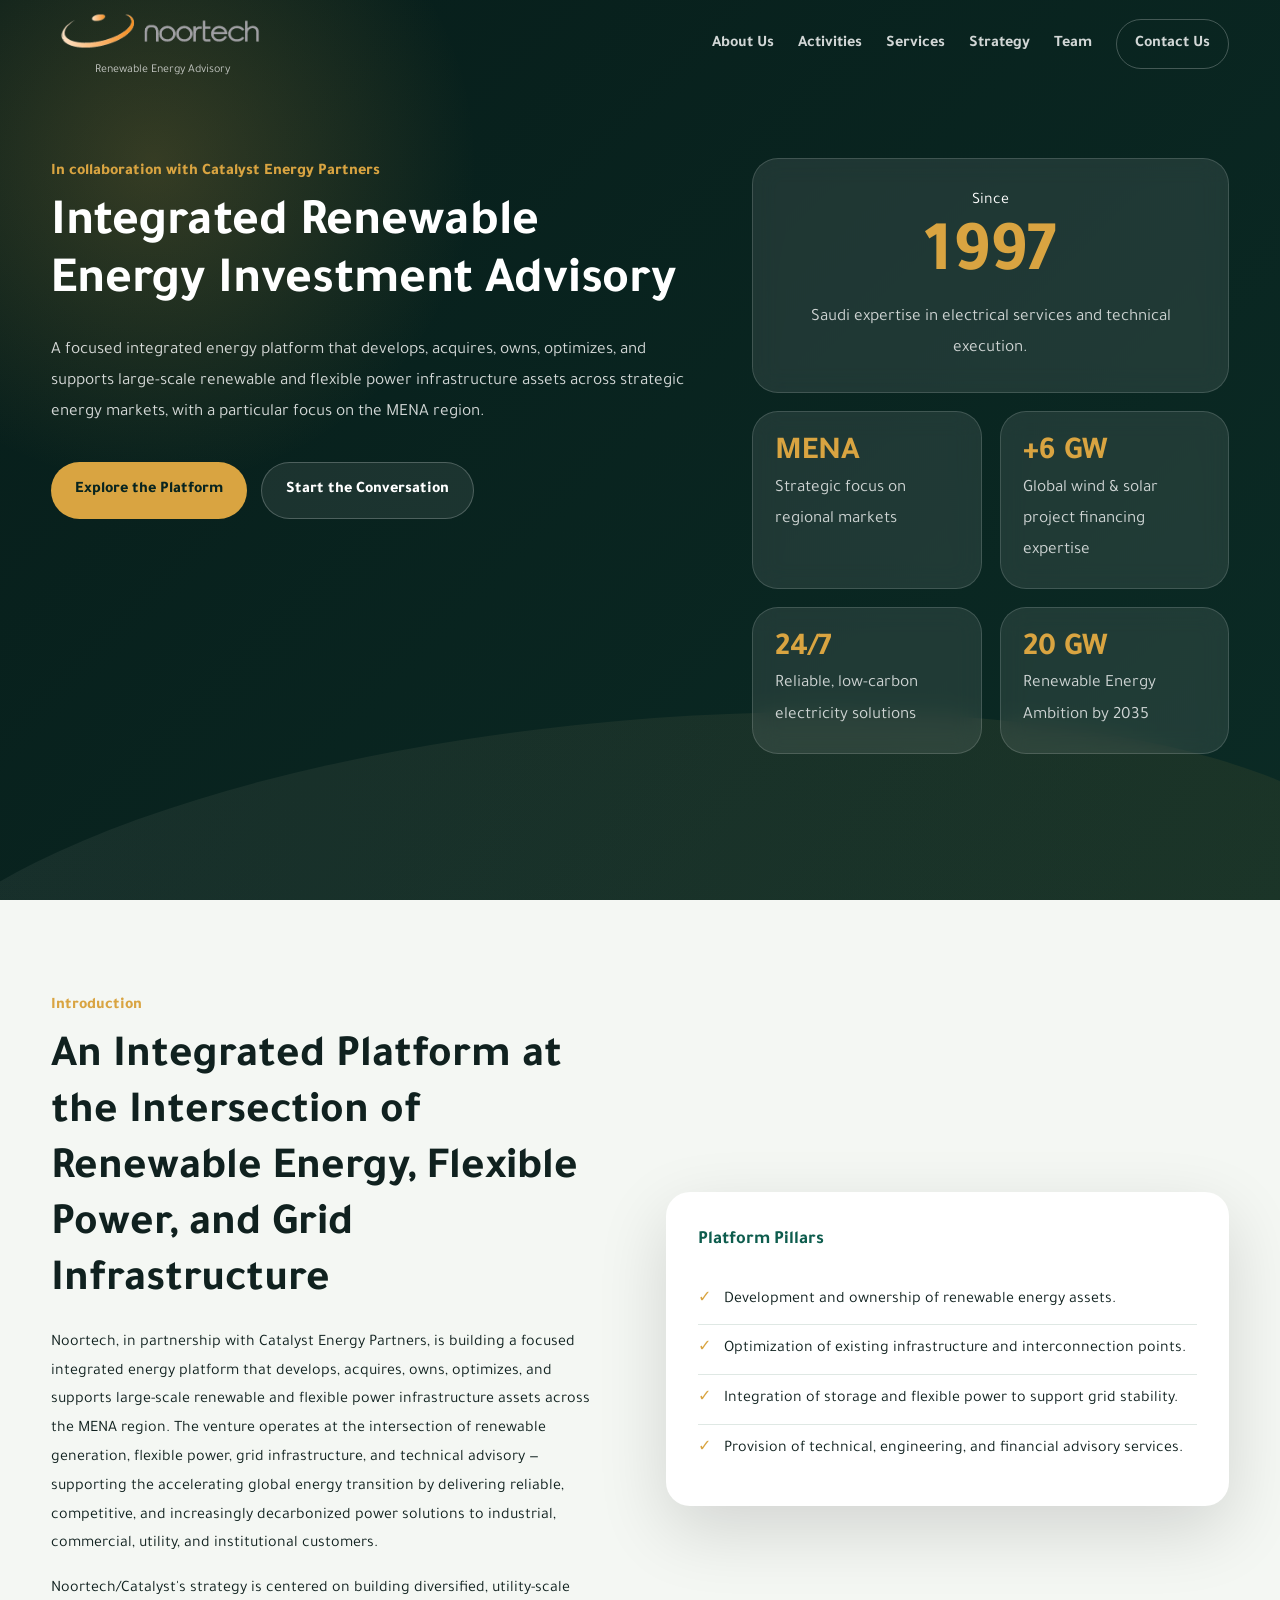
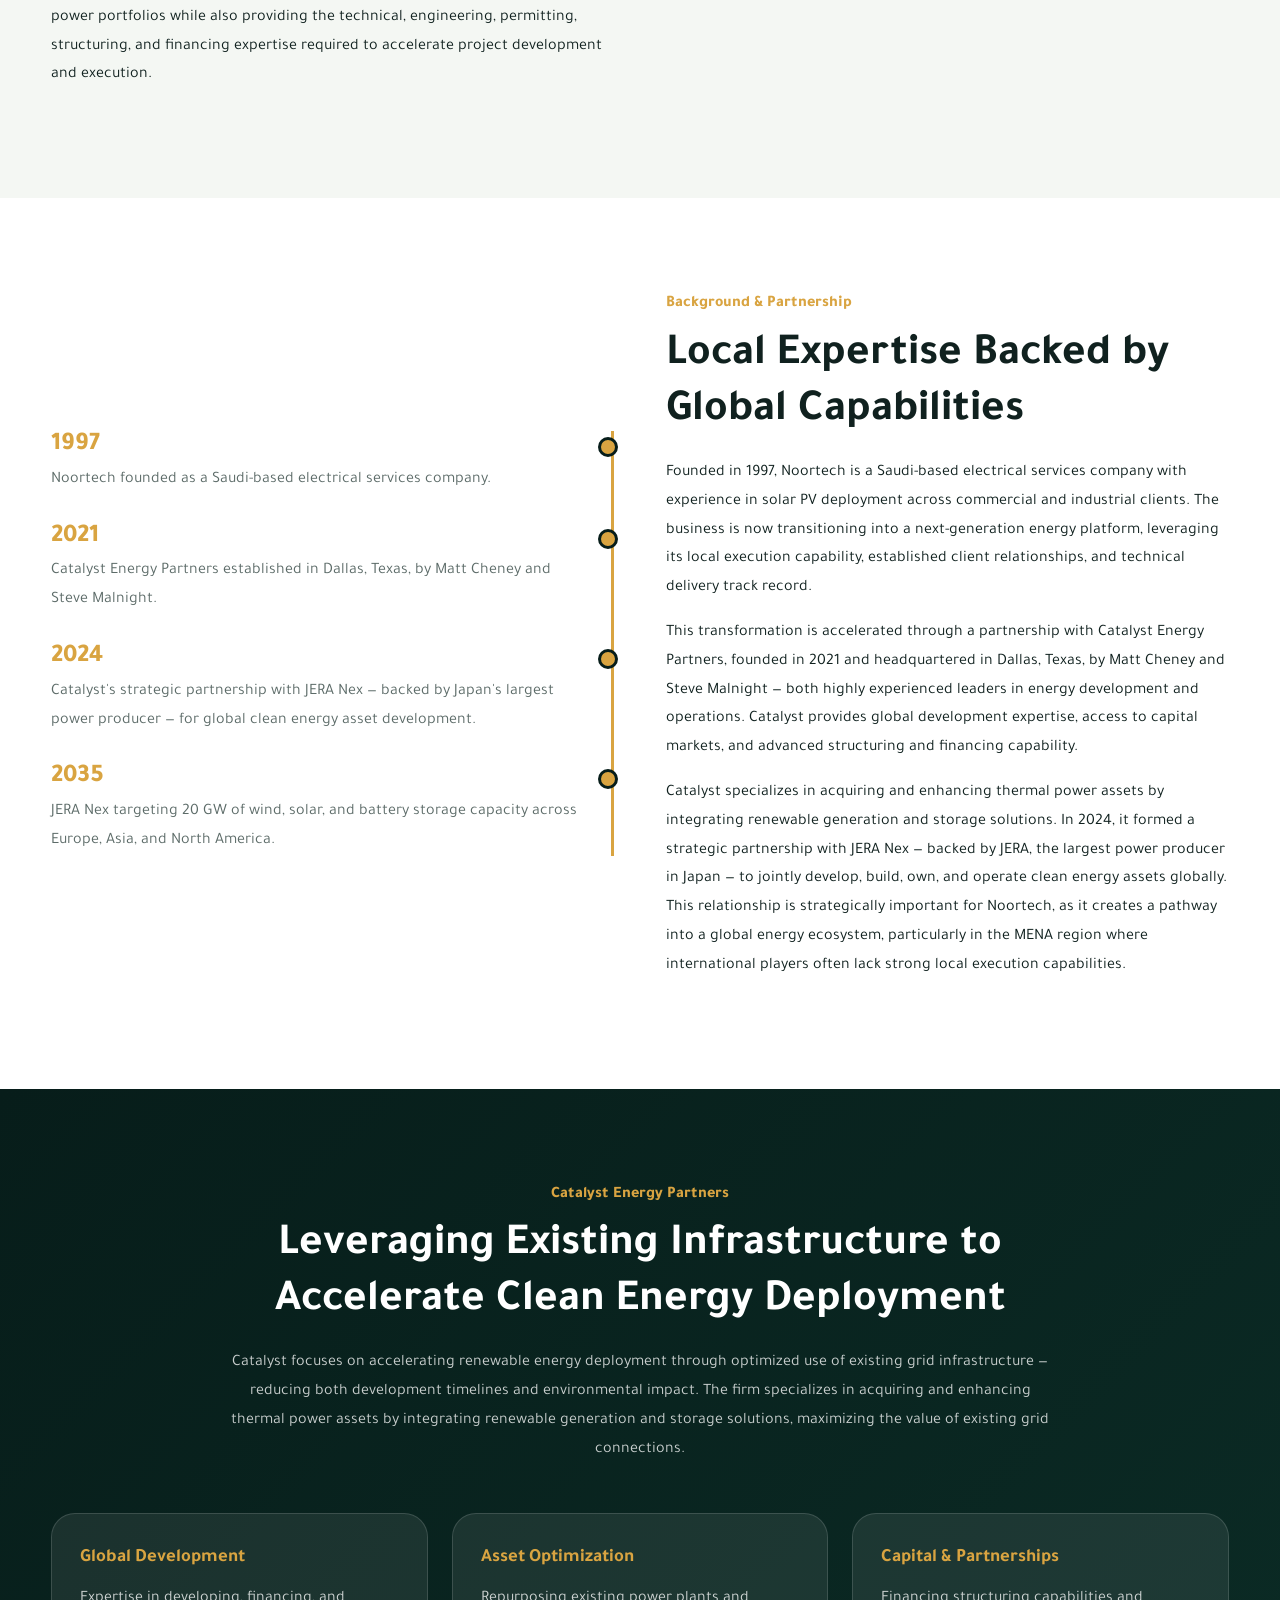
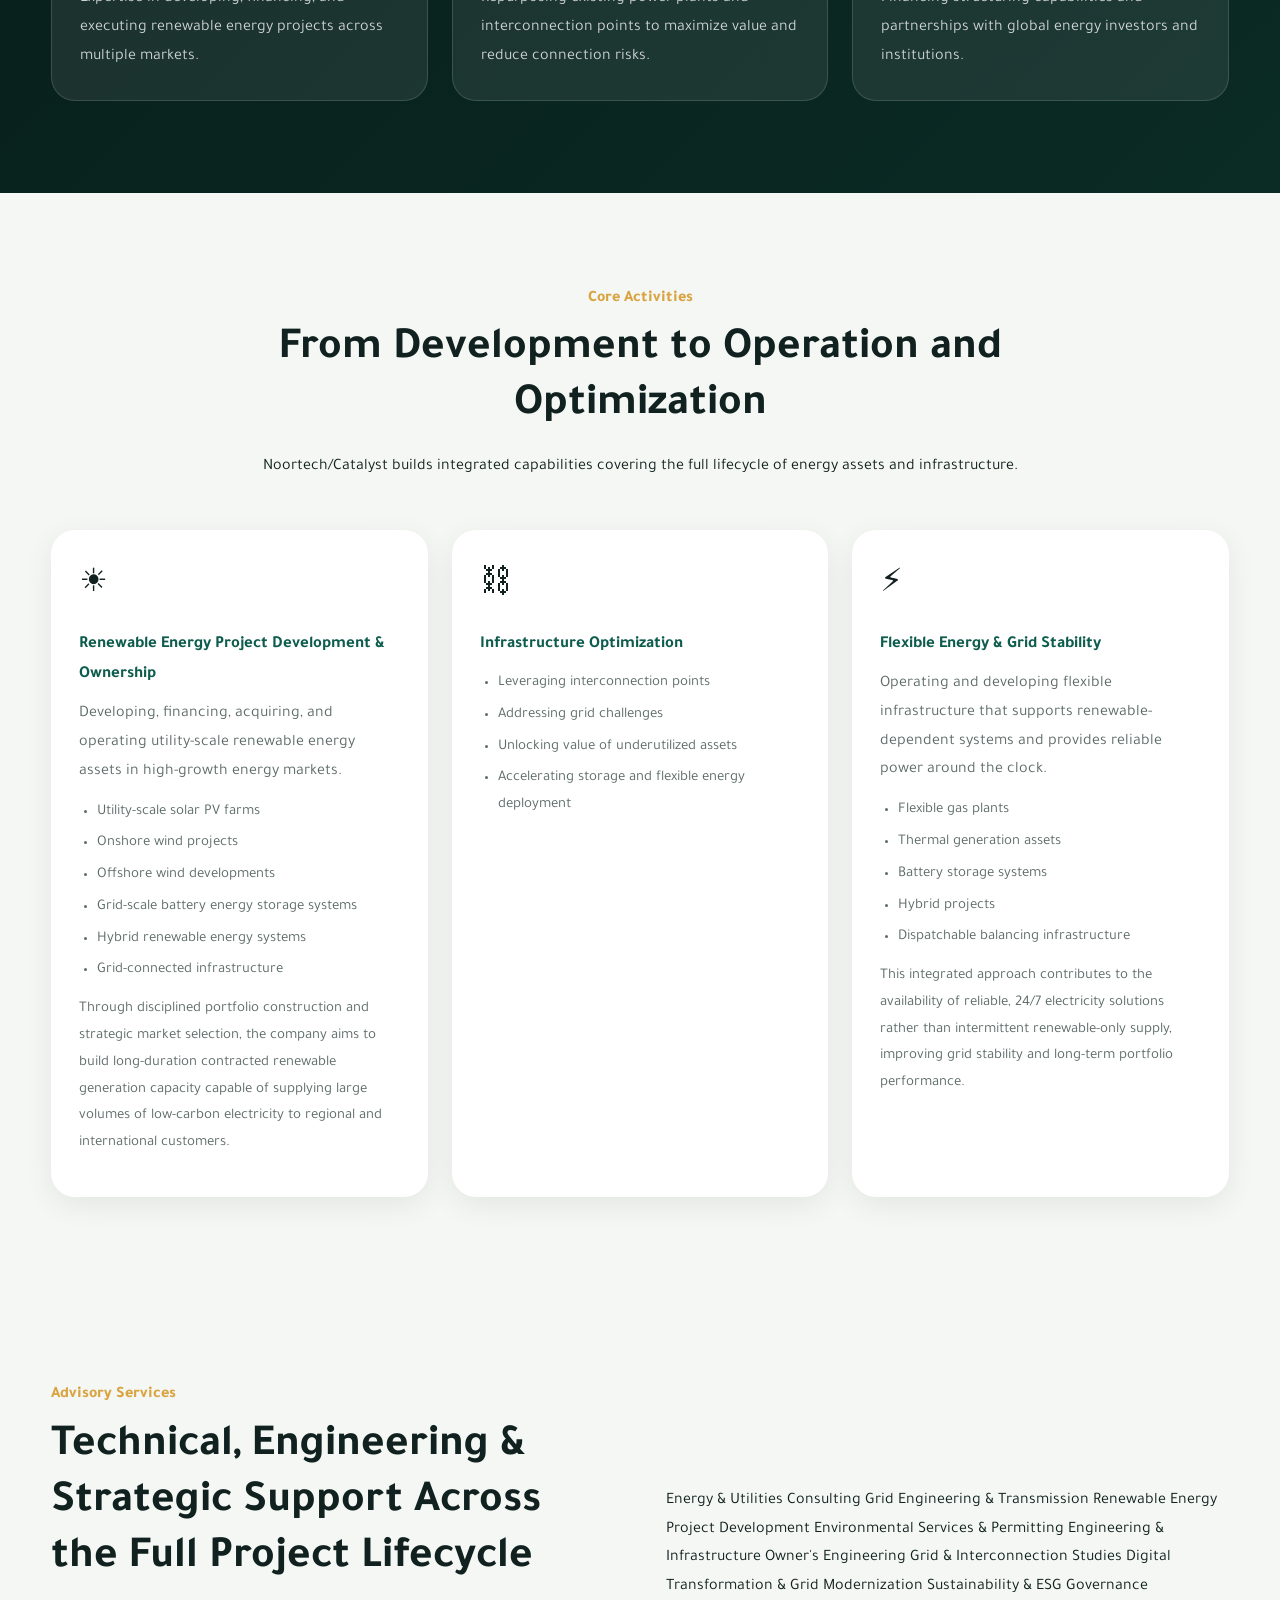
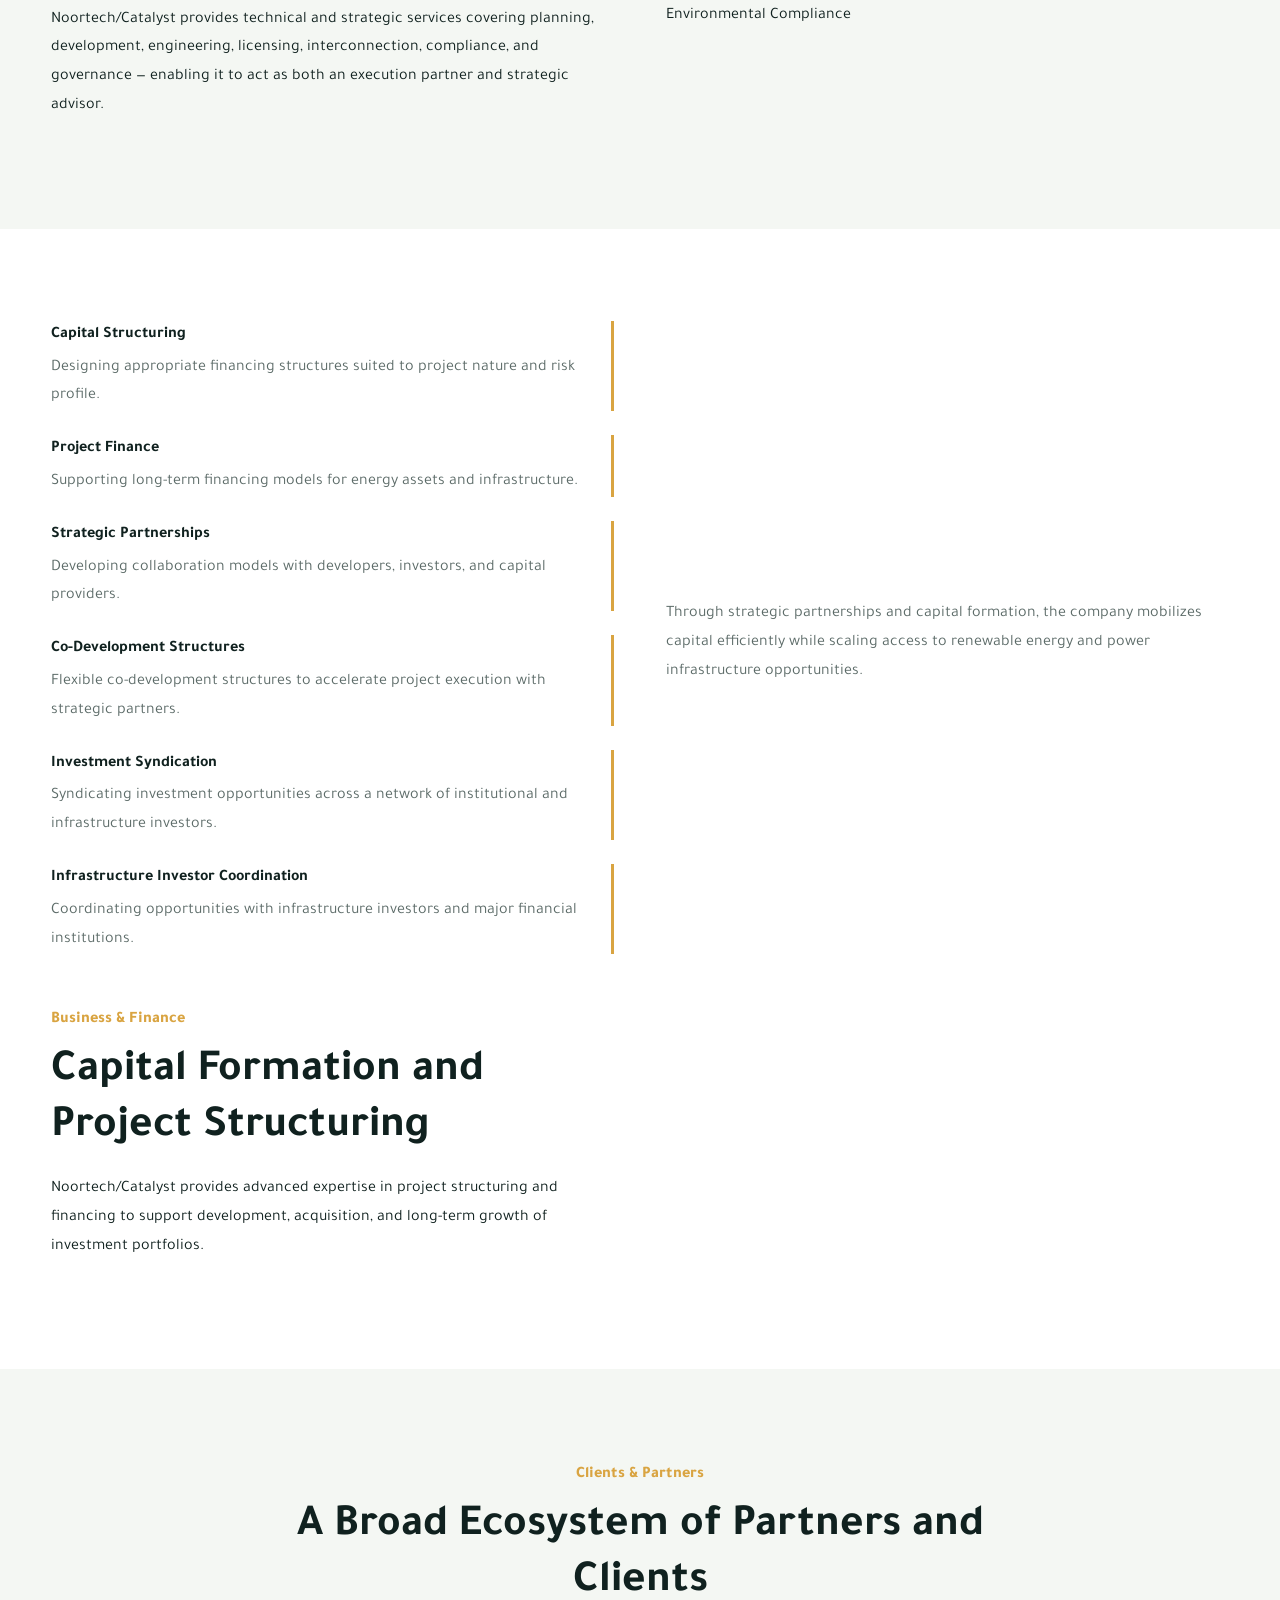
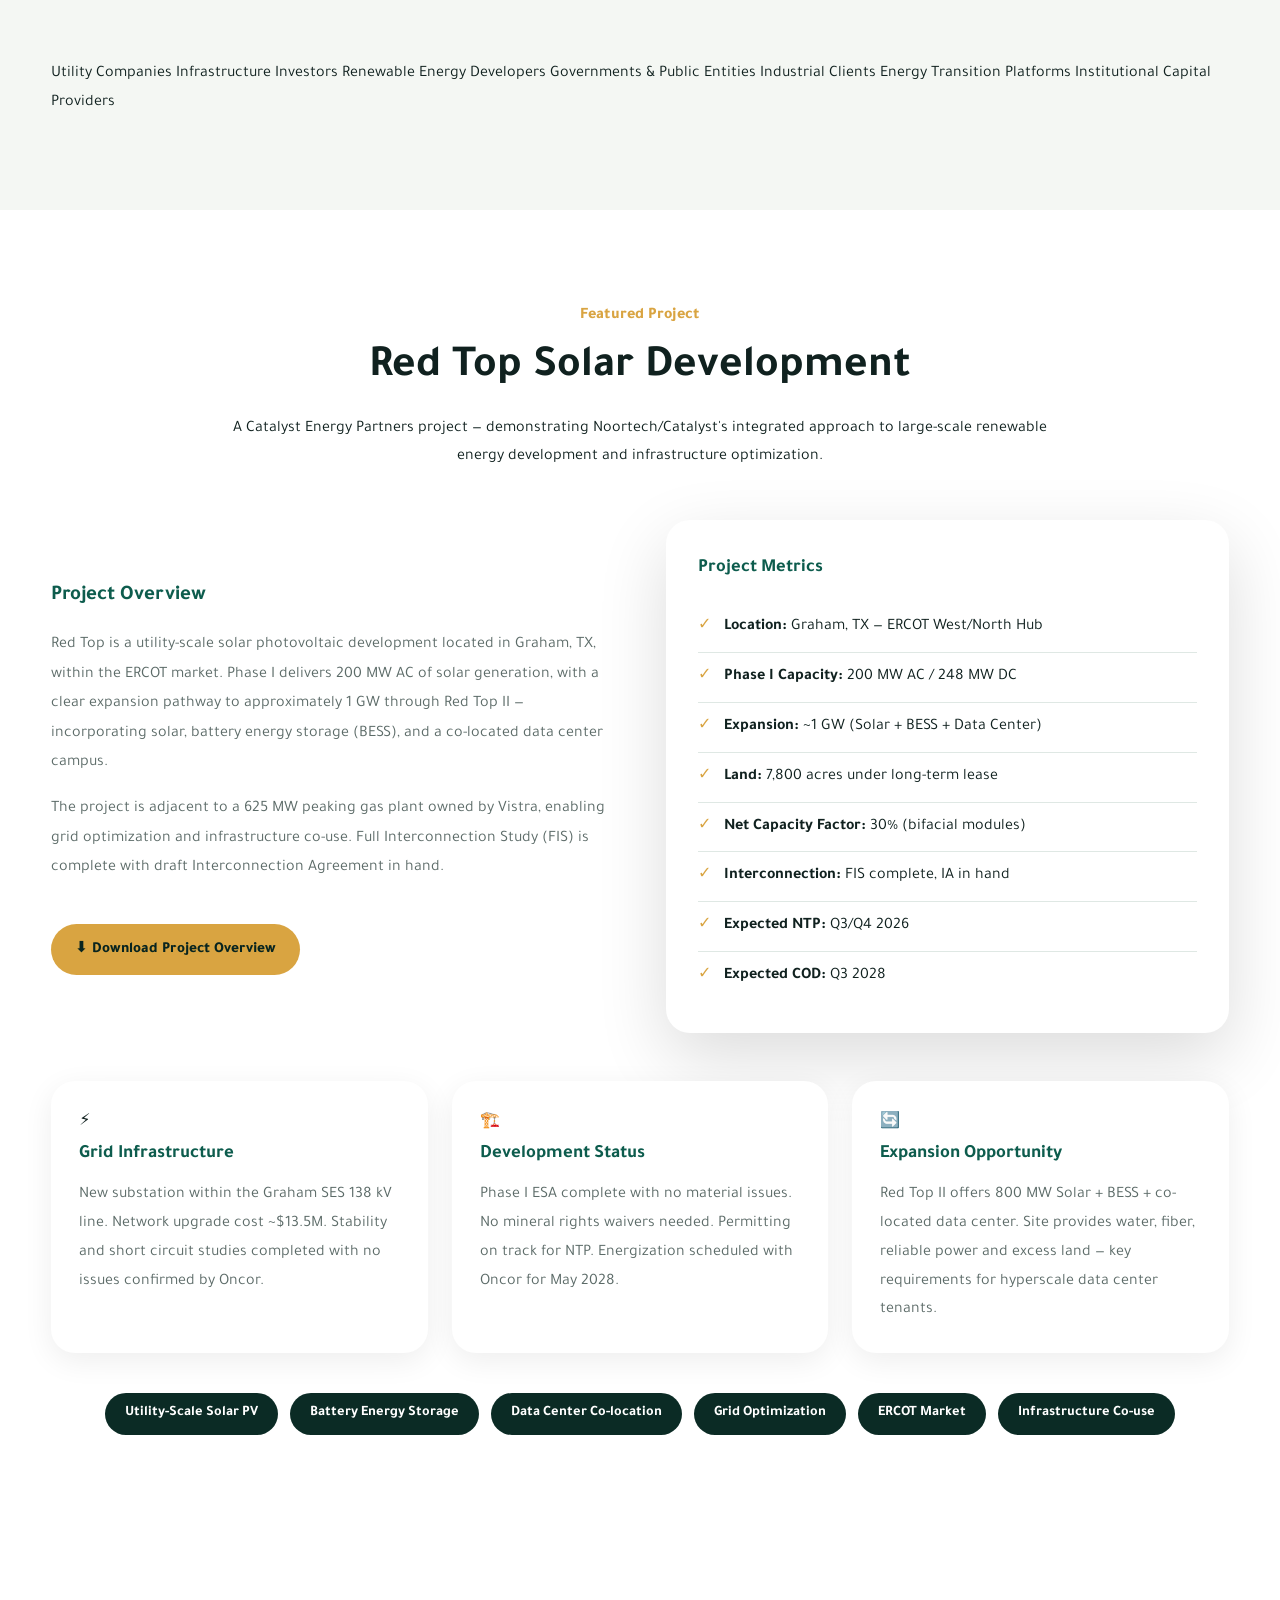
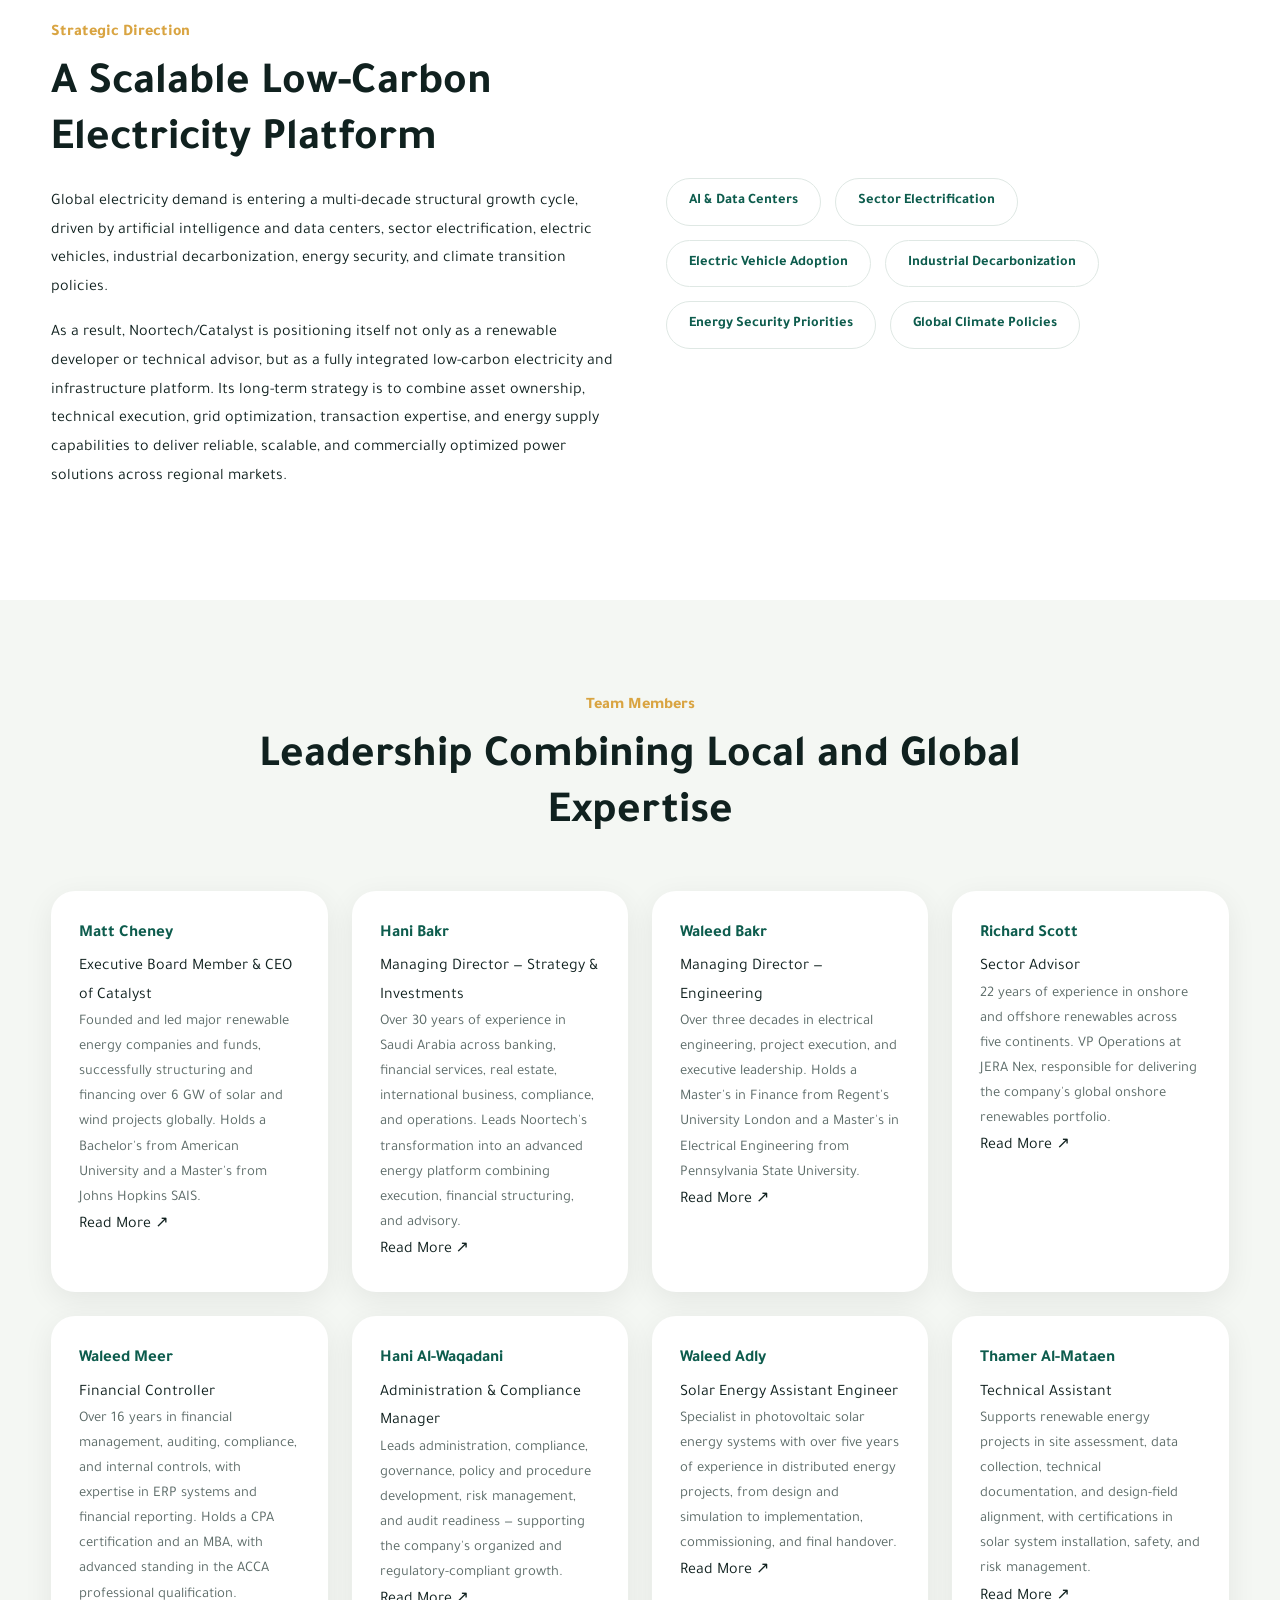
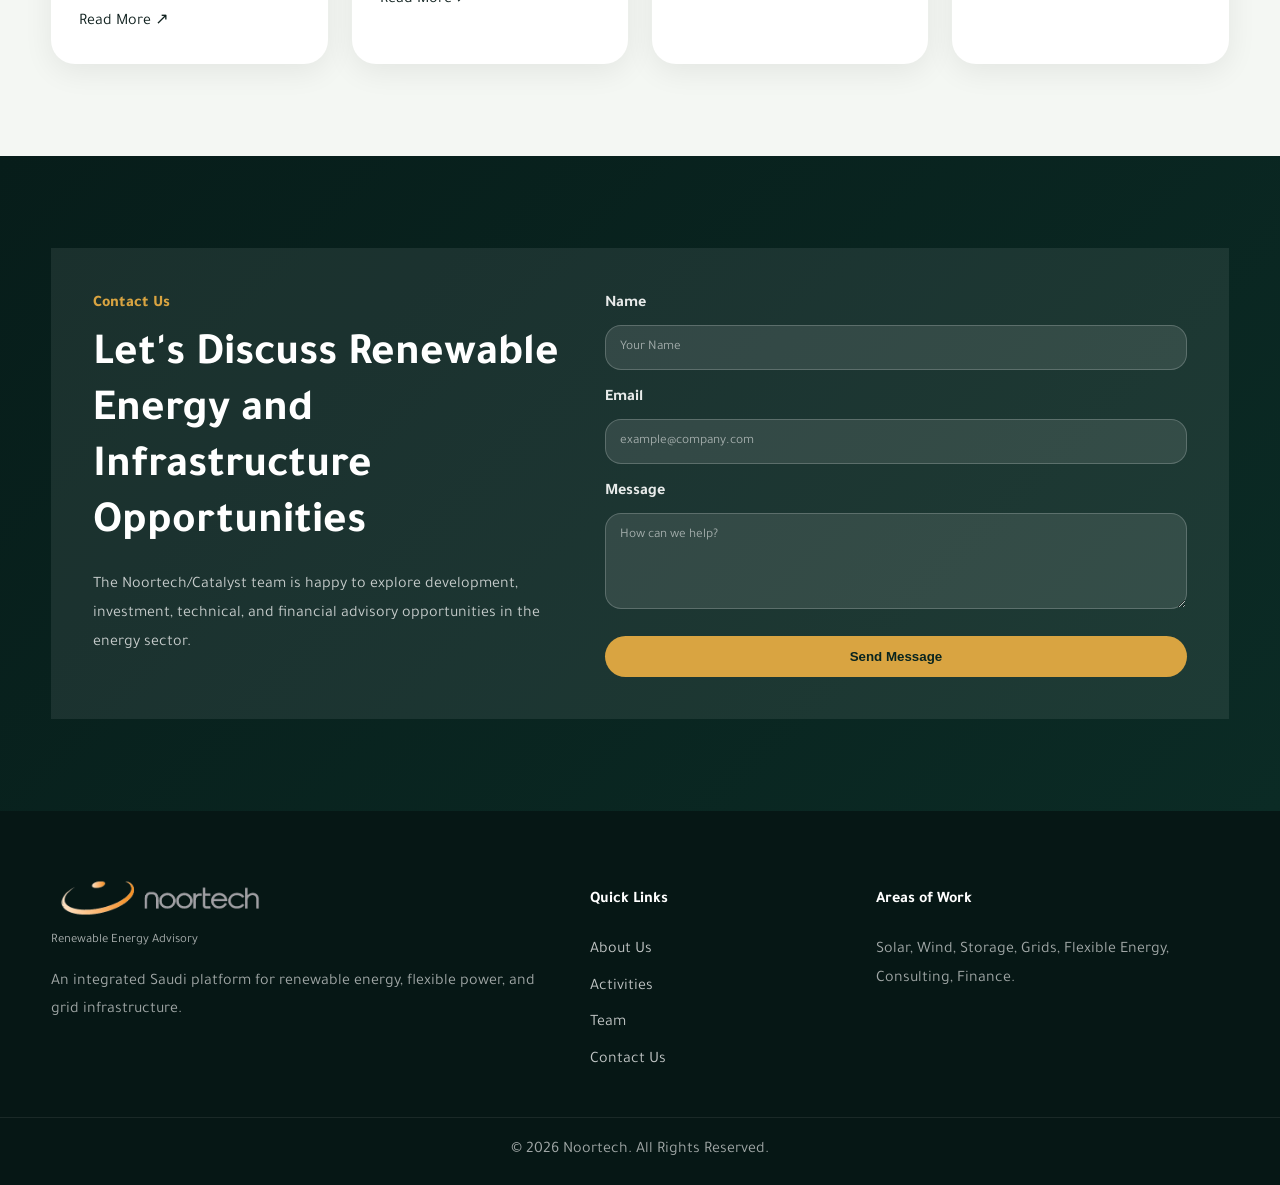
==== commit 33a1c1c0: "Update index.html" ====
--- a/index.html
+++ b/index.html
@@ -619,7 +619,7 @@
 <label>
 
 Name
-<input name="name" placeholder="اكتب اسمك" required="" type="text"/>
+<input name="name" placeholder="Your Name" required="" type="text"/>
 </label>
 <label>
 
@@ -629,7 +629,7 @@
 <label>
 
 Message
-<textarea name="message" placeholder="كيف يمكننا المساعدة؟" required="" rows="4"></textarea>
+<textarea name="message" placeholder="How can we help?" required="" rows="4"></textarea>
 </label>
 <button class="btn primary" type="submit">
 
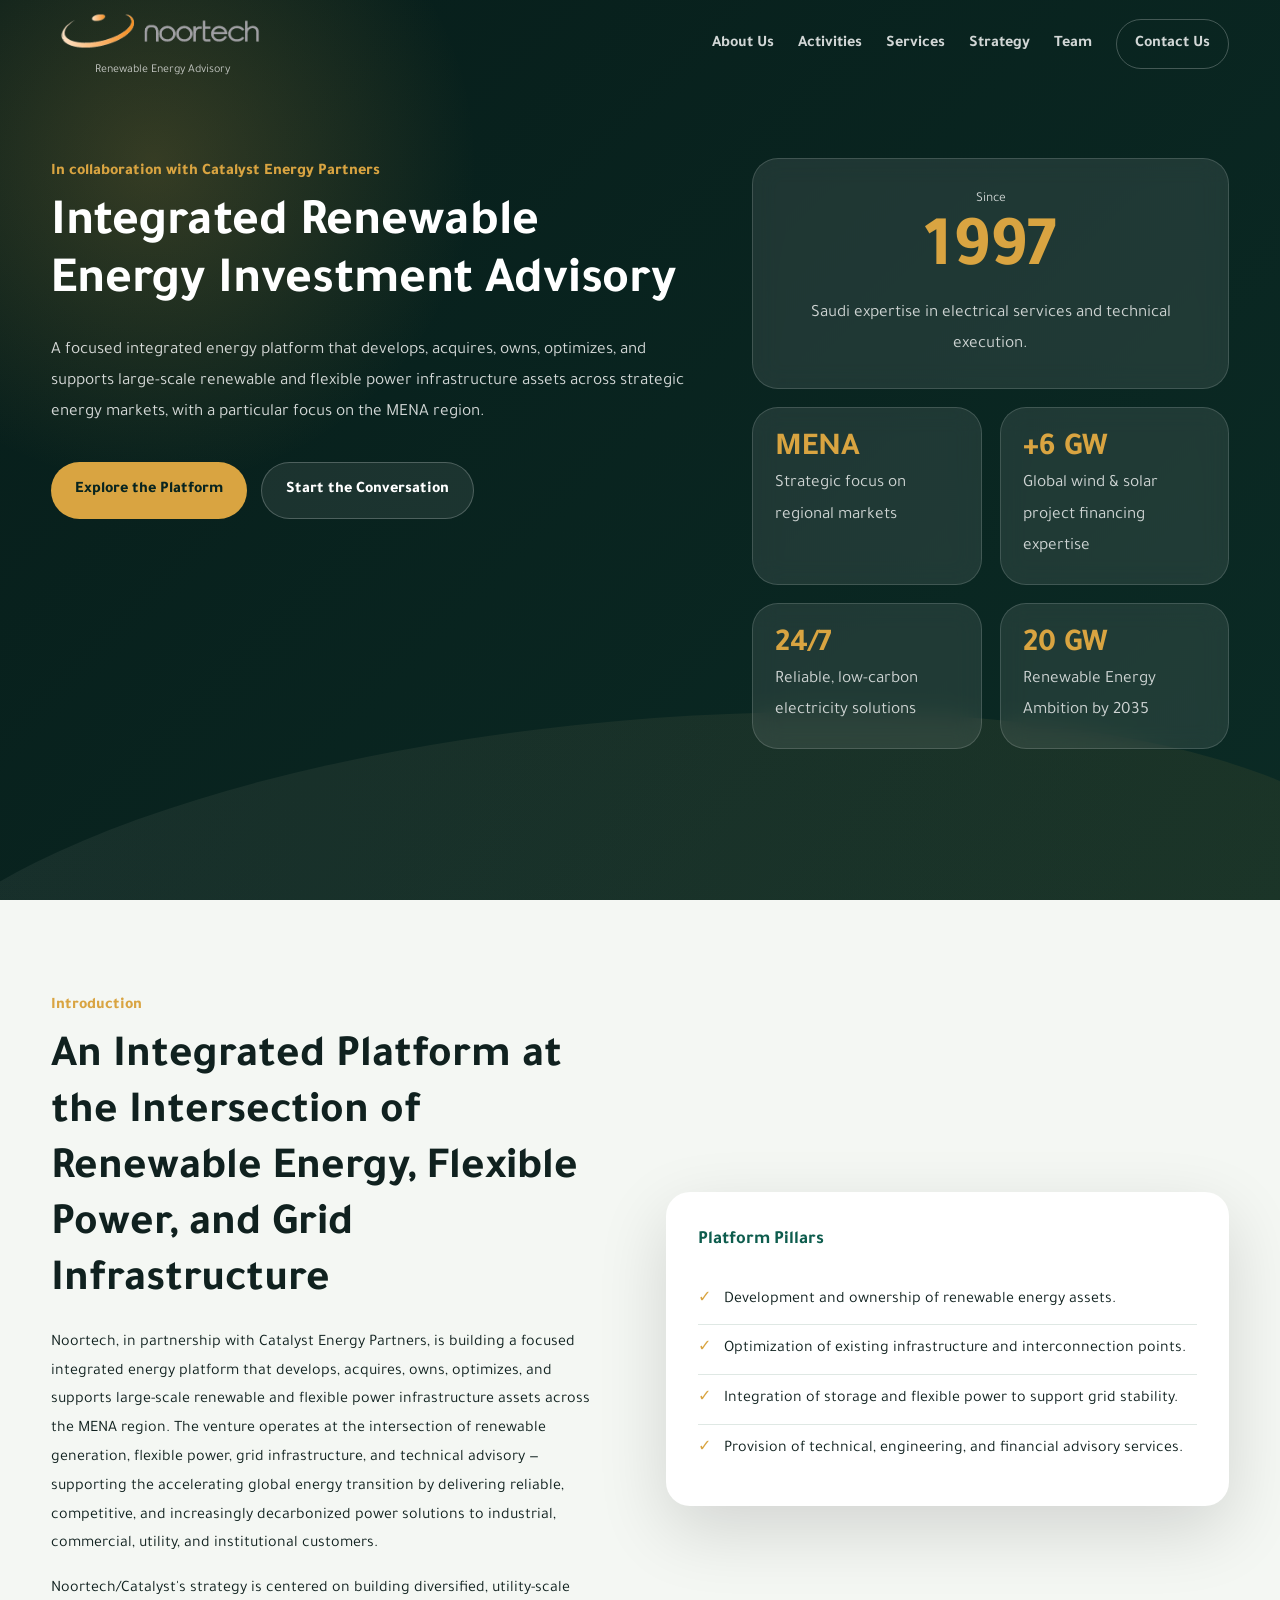
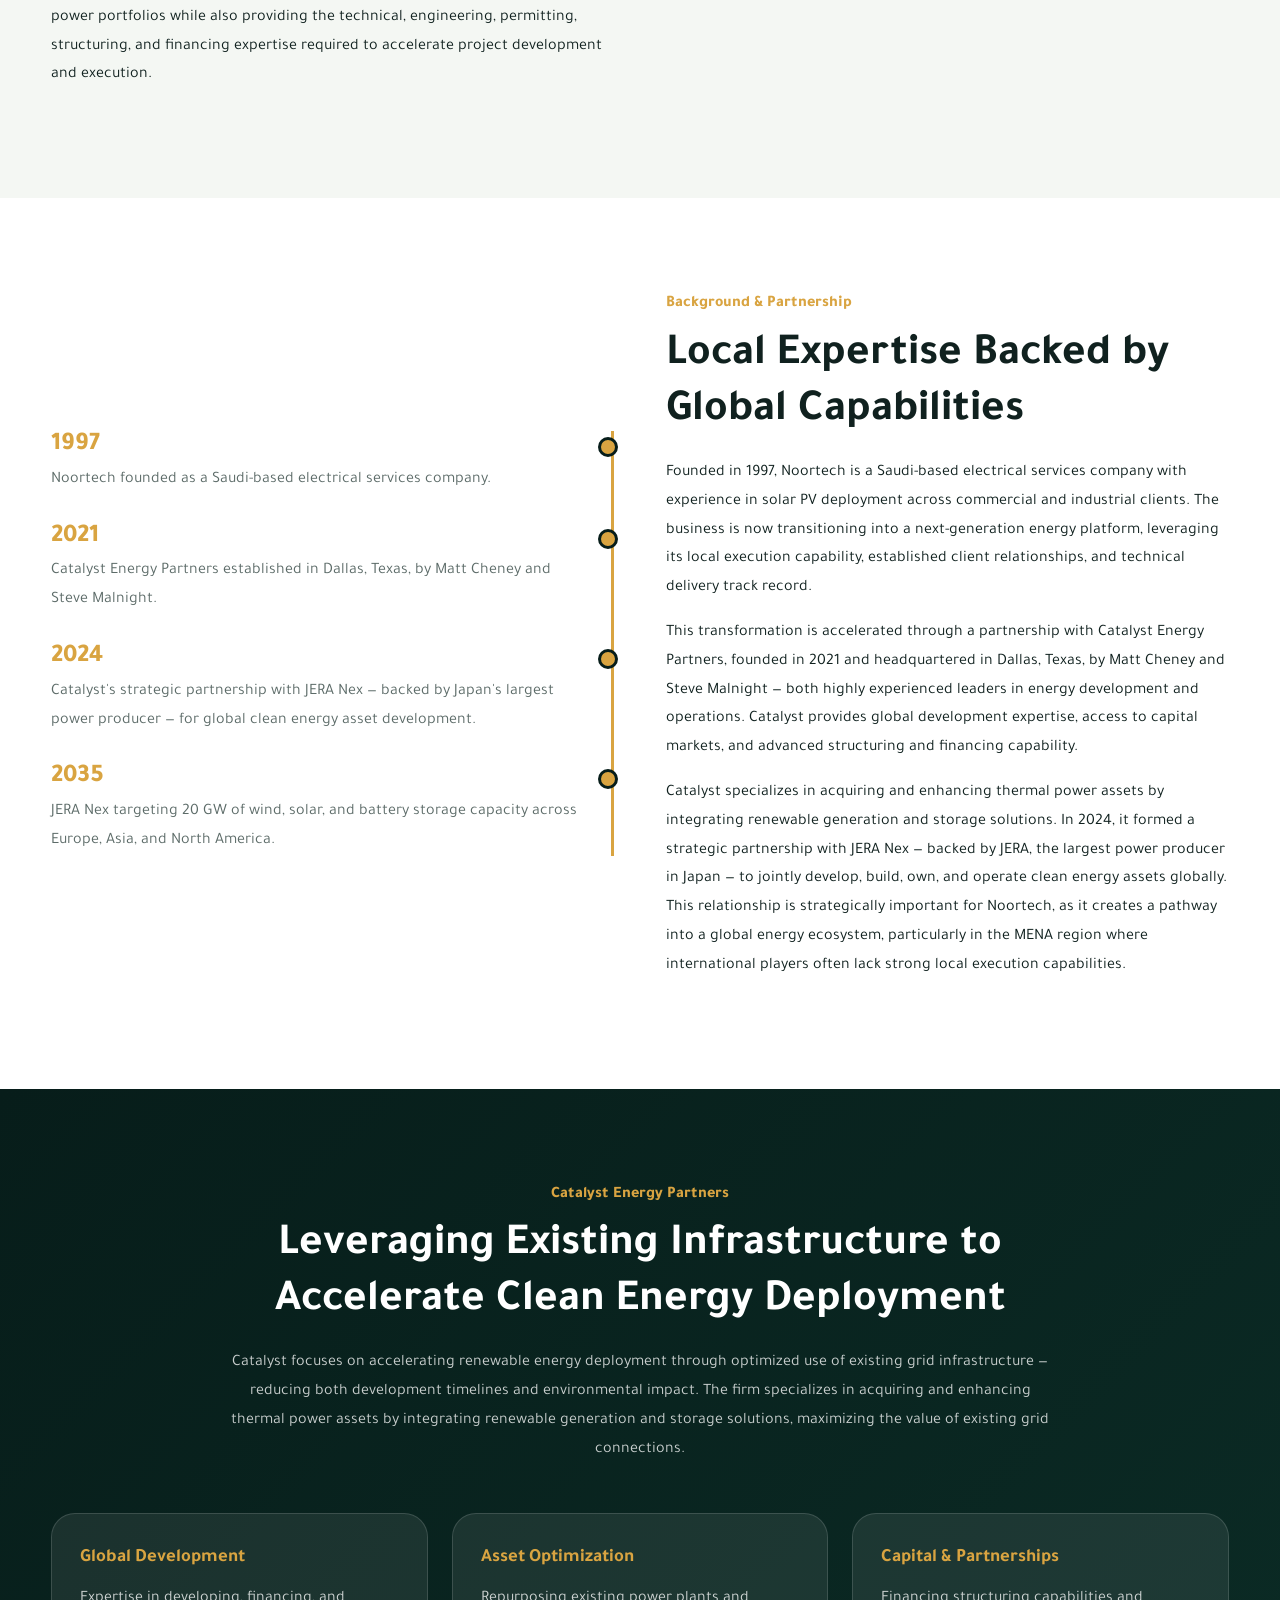
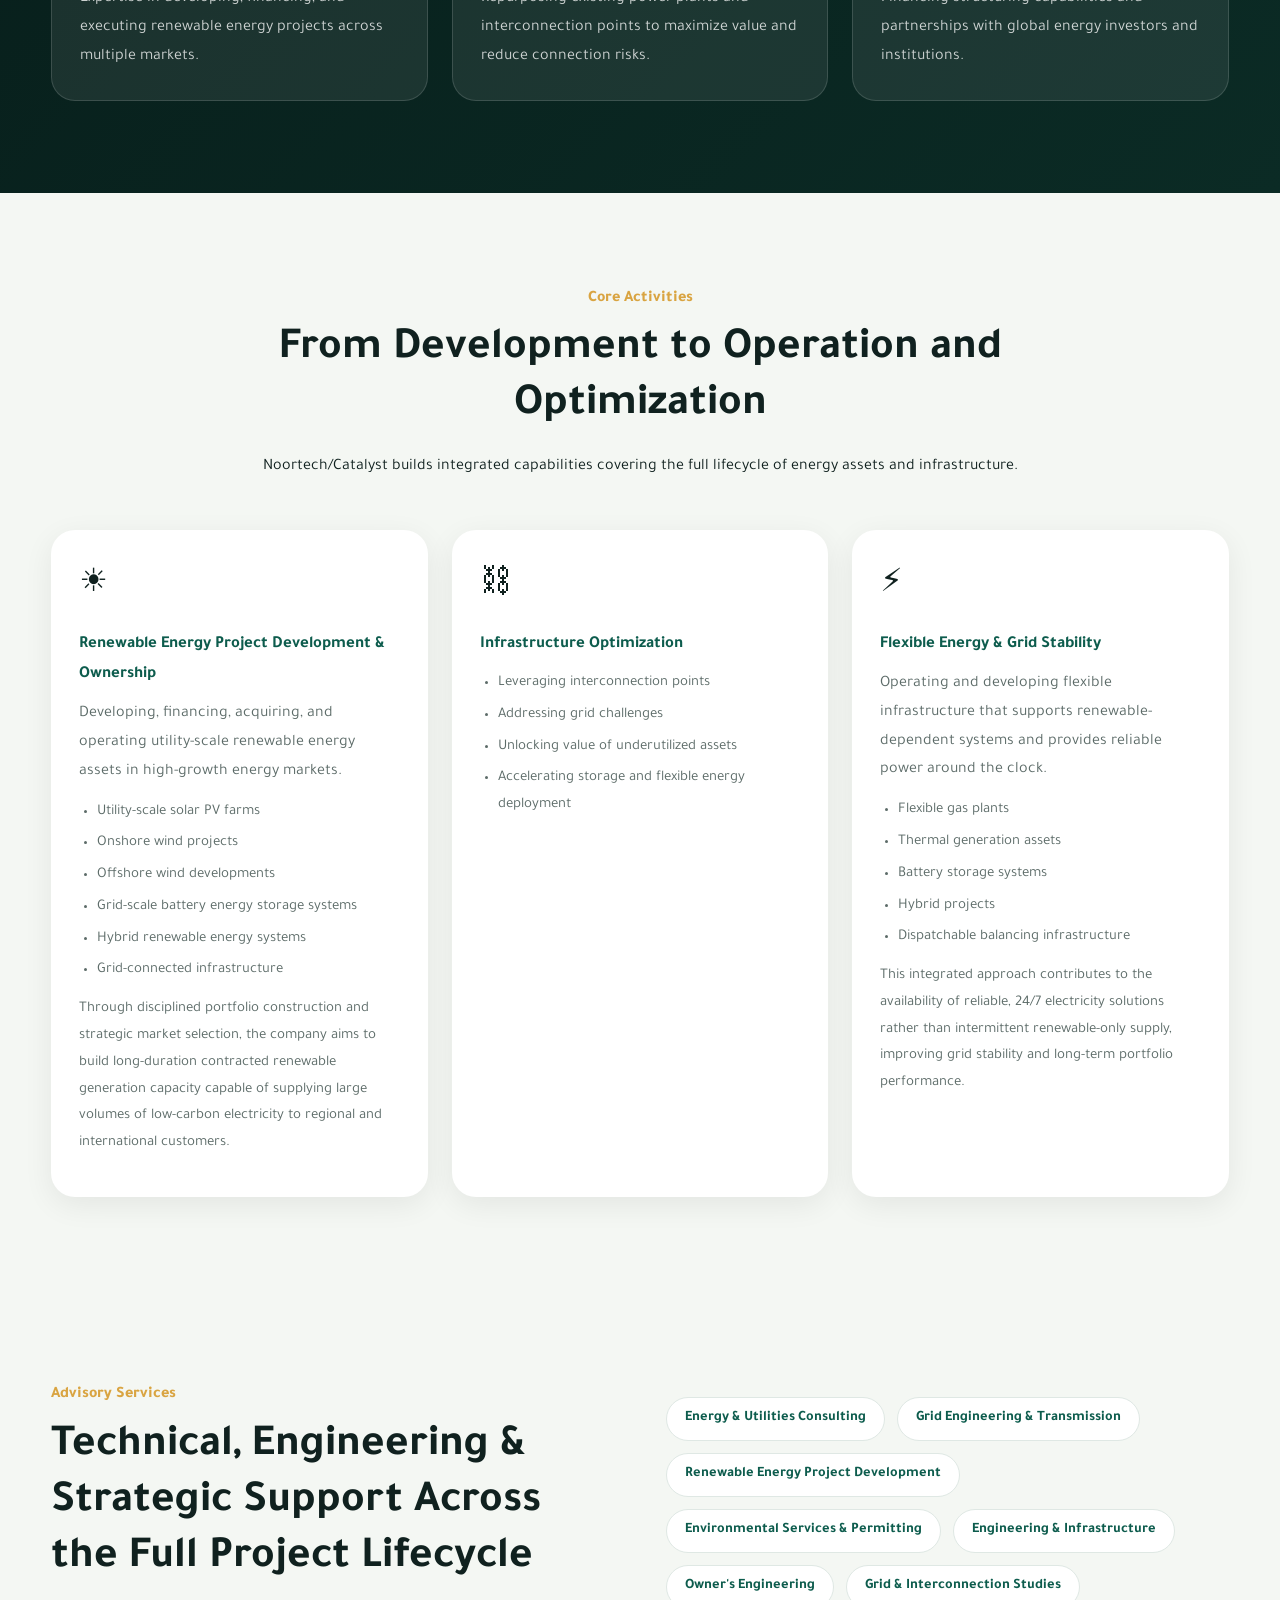
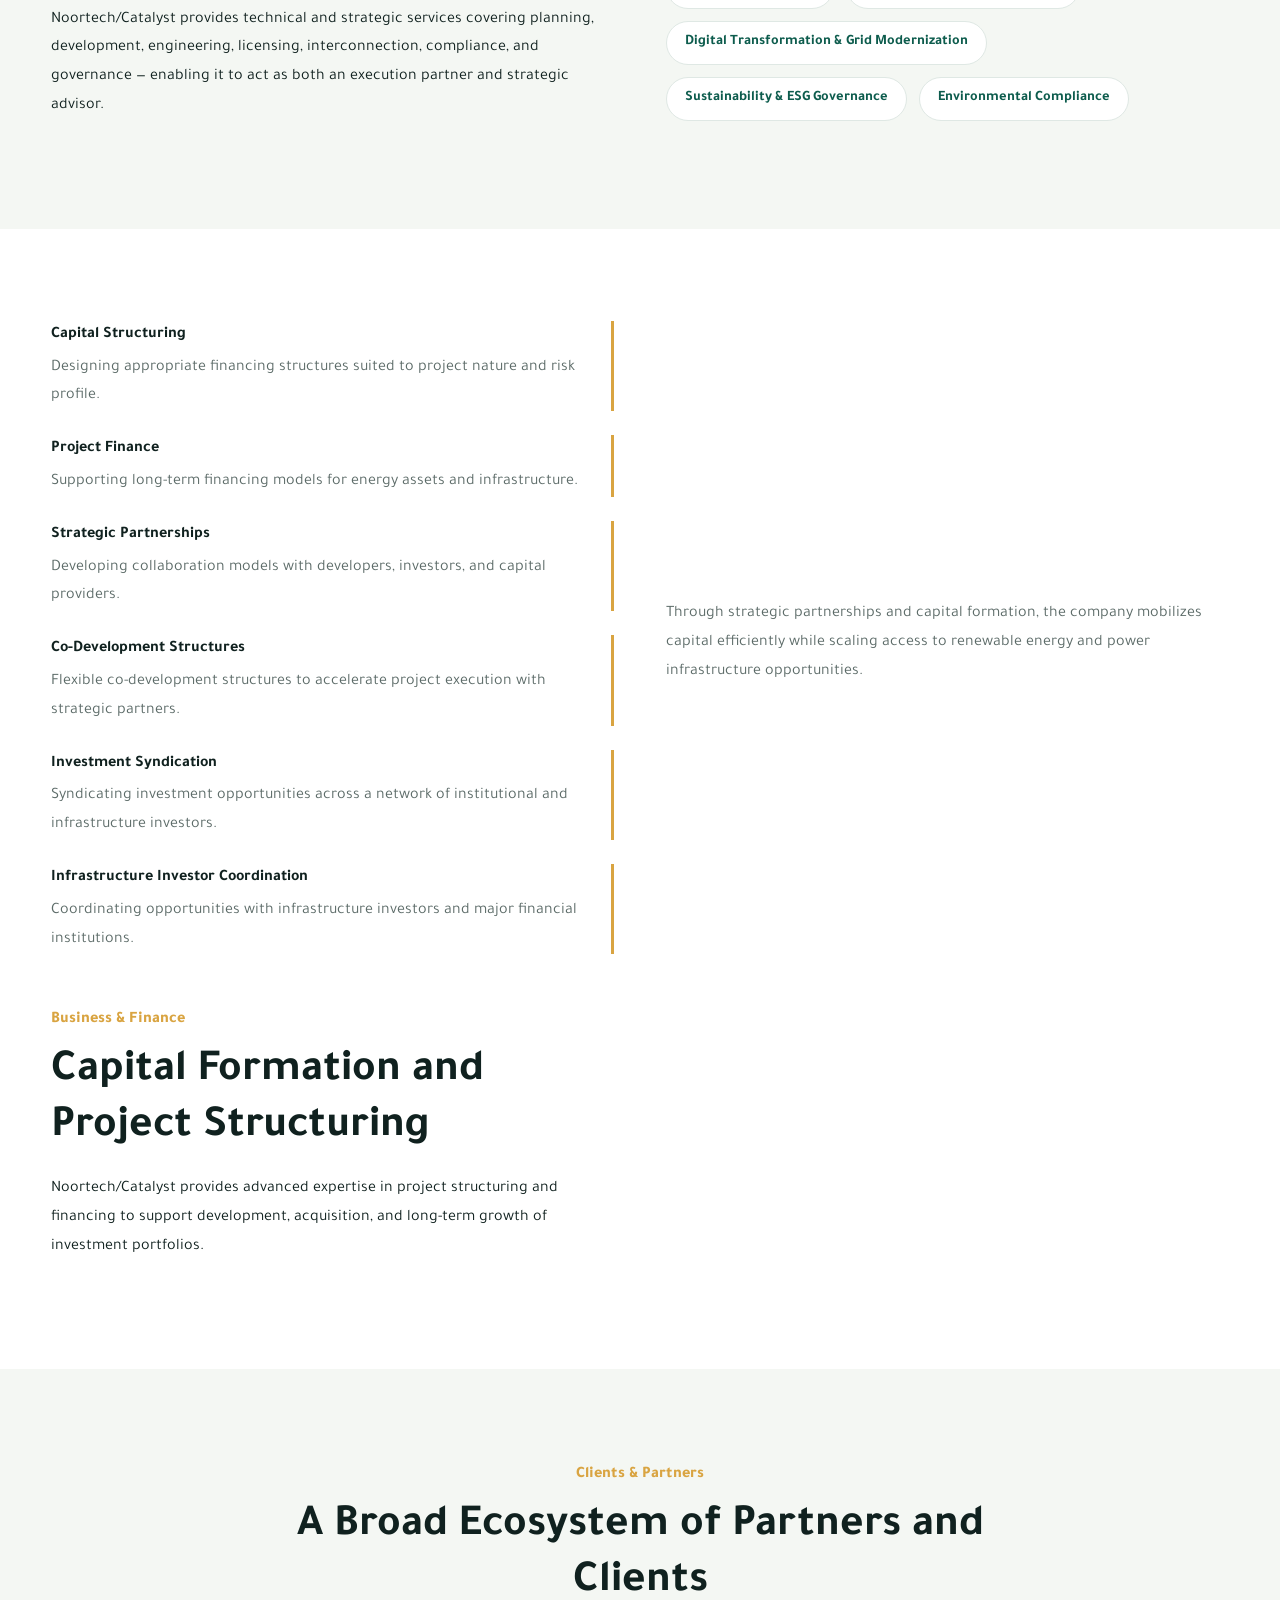
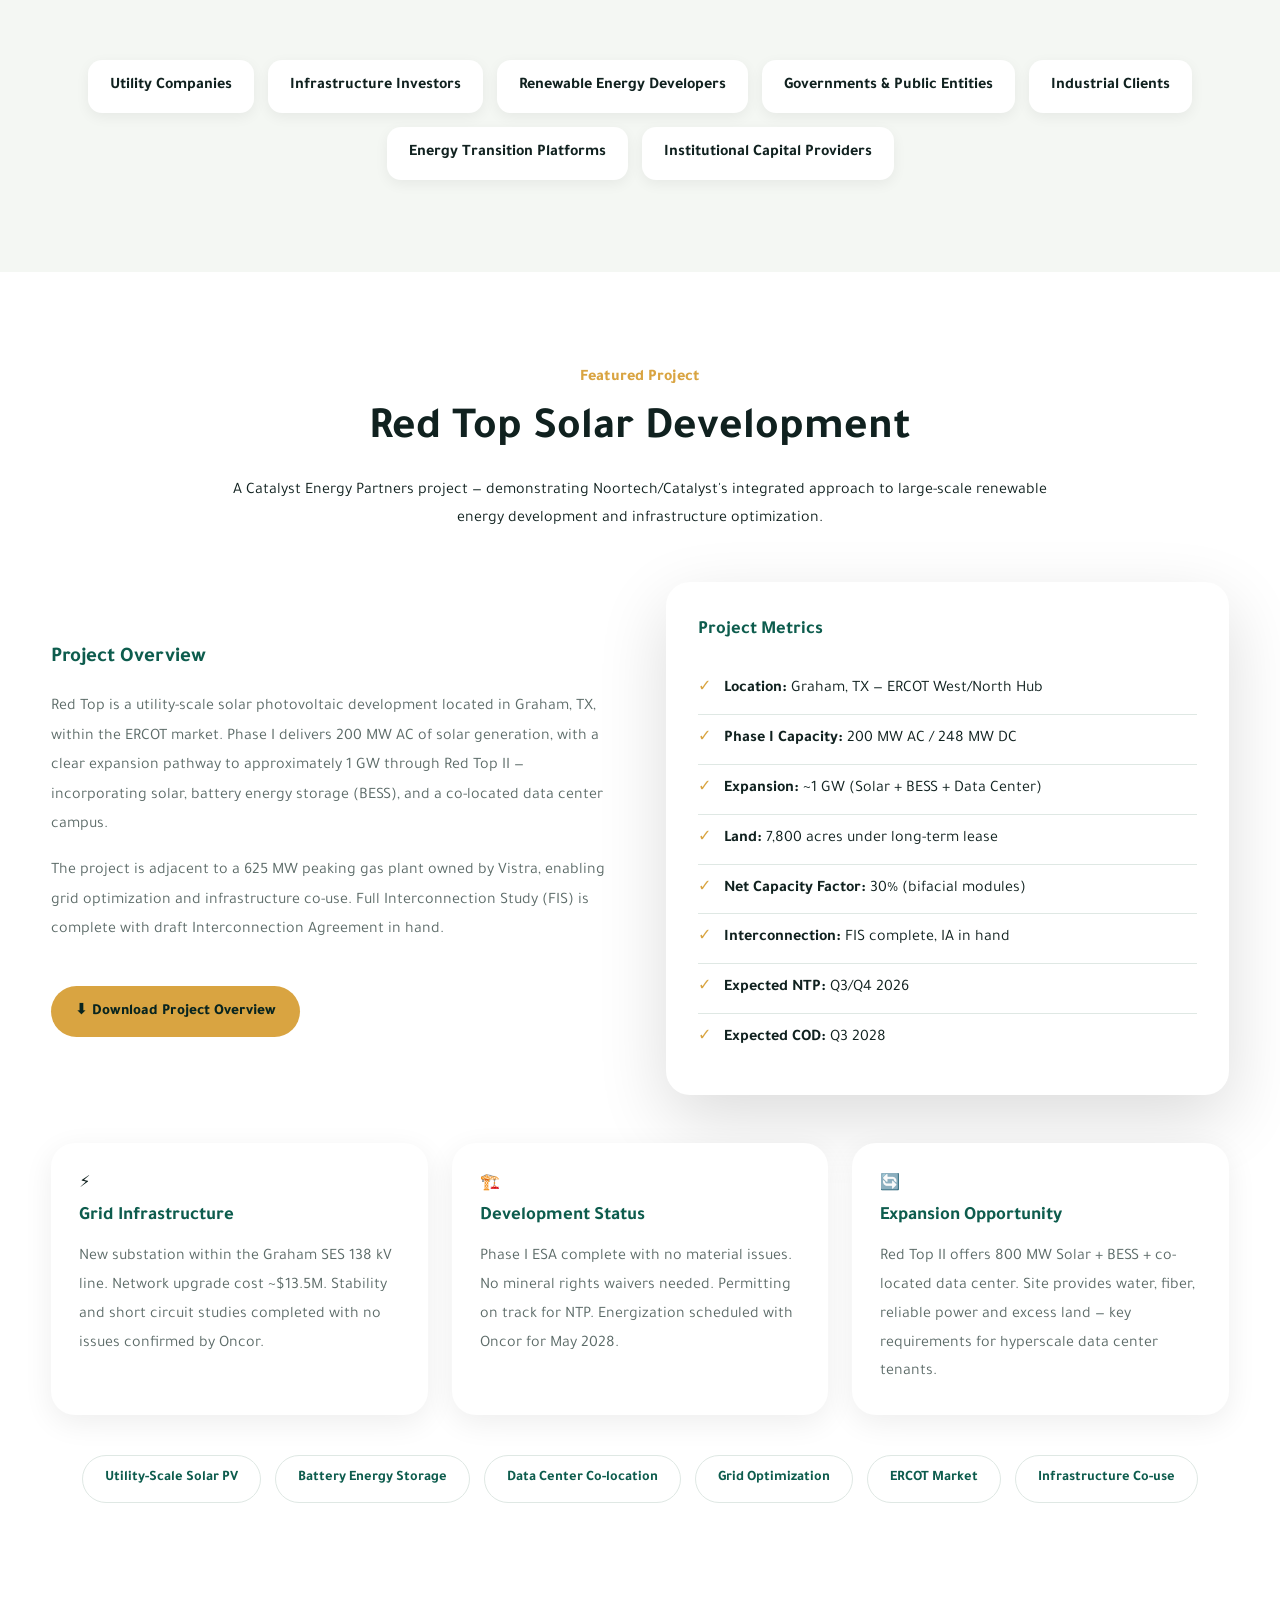
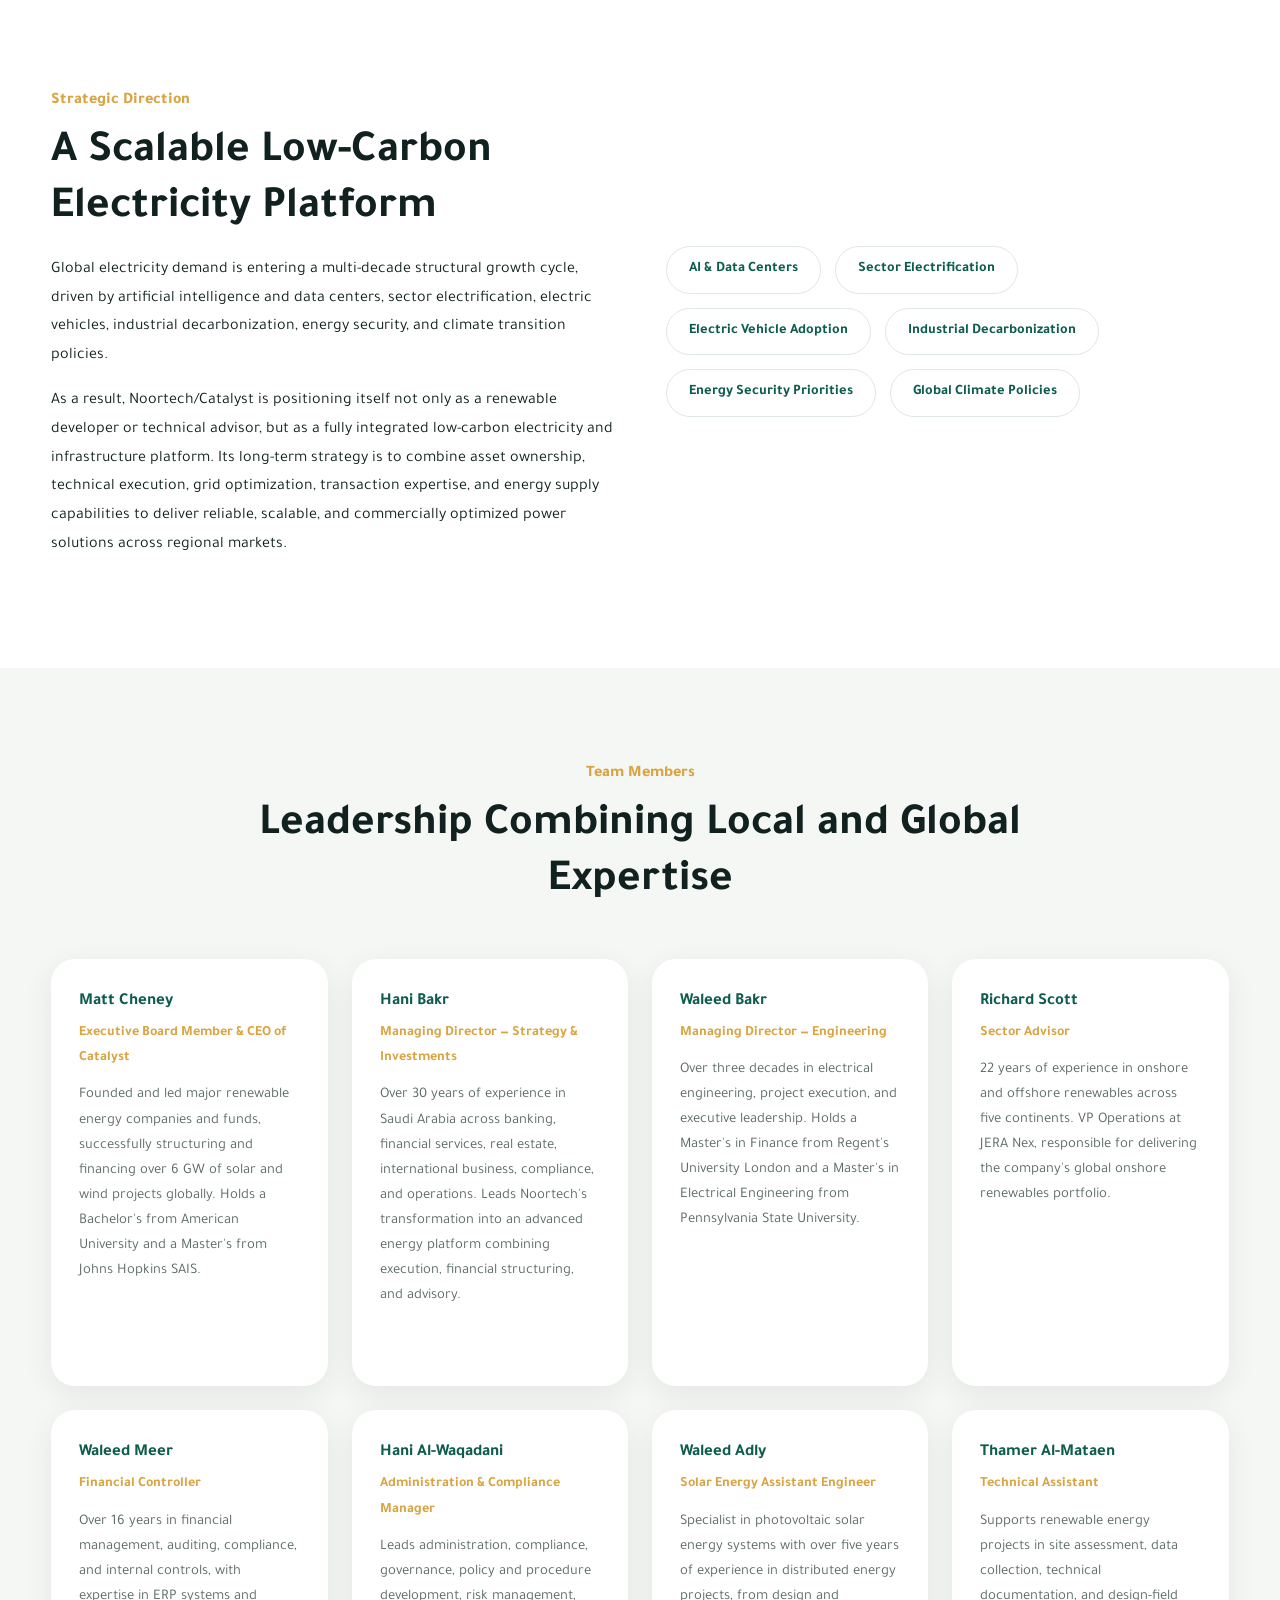
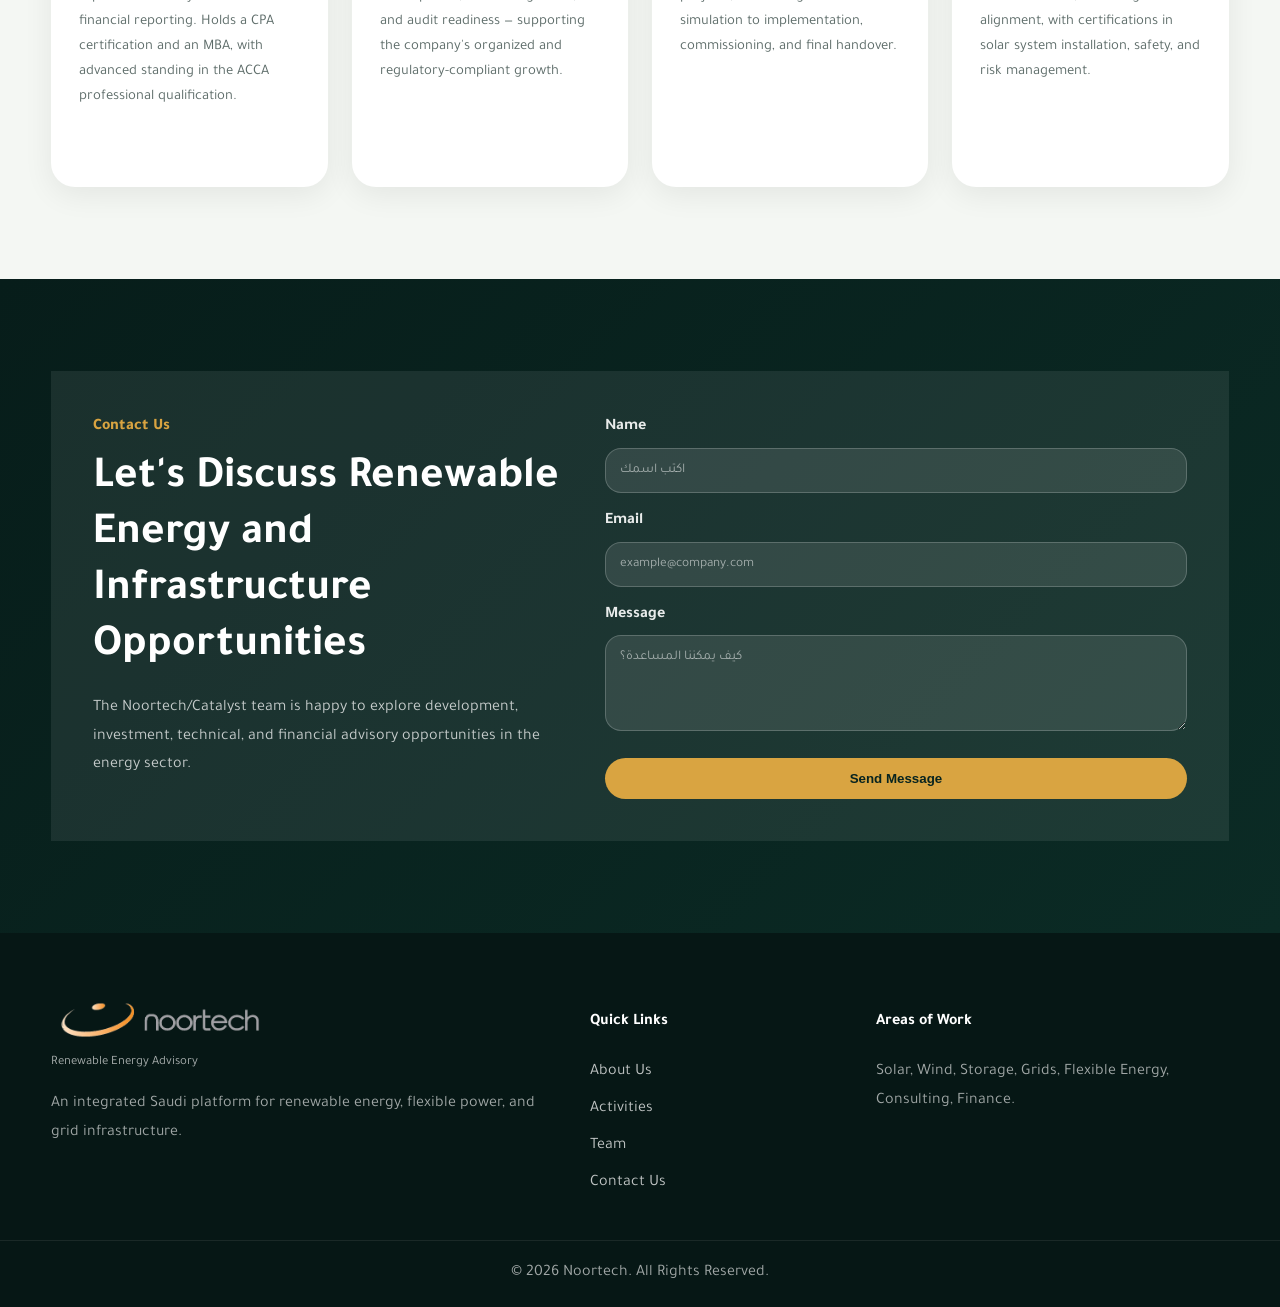
==== commit c1060822: "Add files via upload" ====
--- a/index.html
+++ b/index.html
@@ -1,4 +1,5 @@
 <!DOCTYPE html>
+
 <html dir="ltr" lang="en">
 <head>
 <meta charset="utf-8"/>
@@ -9,8 +10,8 @@
 <link href="https://fonts.googleapis.com" rel="preconnect"/>
 <link crossorigin="" href="https://fonts.gstatic.com" rel="preconnect"/>
 <link href="https://fonts.googleapis.com/css2?family=Tajawal:wght@400;500;700;800&amp;display=swap" rel="stylesheet"/>
-<link href="styles.css?v=2" rel="stylesheet"/>
-</head>
+<link href="styles.css?v=2" rel="stylesheet">
+</link></head>
 <body class="lang-en">
 <header class="site-header" id="top">
 <nav class="navbar container">
@@ -70,7 +71,7 @@
 <!-- 1997: full-width large card -->
 <div class="metric-card large reveal">
 
-Since
+<span class="metric-label">Since</span>
 <strong>1997</strong>
 
 <p>Saudi expertise in electrical services and technical execution.</p>
@@ -327,16 +328,16 @@
           </p>
 </div>
 <div class="pill-list reveal">
-Energy &amp; Utilities Consulting
-Grid Engineering &amp; Transmission
-Renewable Energy Project Development
-Environmental Services &amp; Permitting
-Engineering &amp; Infrastructure
-Owner's Engineering
-Grid &amp; Interconnection Studies
-Digital Transformation &amp; Grid Modernization
-Sustainability &amp; ESG Governance
-Environmental Compliance
+<span>Energy &amp; Utilities Consulting</span>
+<span>Grid Engineering &amp; Transmission</span>
+<span>Renewable Energy Project Development</span>
+<span>Environmental Services &amp; Permitting</span>
+<span>Engineering &amp; Infrastructure</span>
+<span>Owner's Engineering</span>
+<span>Grid &amp; Interconnection Studies</span>
+<span>Digital Transformation &amp; Grid Modernization</span>
+<span>Sustainability &amp; ESG Governance</span>
+<span>Environmental Compliance</span>
 </div>
 </div>
 </section>
@@ -407,13 +408,13 @@
 </h2>
 </div>
 <div class="client-grid reveal">
-Utility Companies
-Infrastructure Investors
-Renewable Energy Developers
-Governments &amp; Public Entities
-Industrial Clients
-Energy Transition Platforms
-Institutional Capital Providers
+<span>Utility Companies</span>
+<span>Infrastructure Investors</span>
+<span>Renewable Energy Developers</span>
+<span>Governments &amp; Public Entities</span>
+<span>Industrial Clients</span>
+<span>Energy Transition Platforms</span>
+<span>Institutional Capital Providers</span>
 </div>
 </div>
 </section>
@@ -430,9 +431,7 @@
 <h3 style="color:var(--green);margin:0 0 16px;font-size:1.3rem">Project Overview</h3>
 <p style="color:var(--muted);line-height:1.85">Red Top is a utility-scale solar photovoltaic development located in Graham, TX, within the ERCOT market. Phase I delivers 200 MW AC of solar generation, with a clear expansion pathway to approximately 1 GW through Red Top II — incorporating solar, battery energy storage (BESS), and a co-located data center campus.</p>
 <p style="color:var(--muted);line-height:1.85;margin-top:14px">The project is adjacent to a 625 MW peaking gas plant owned by Vistra, enabling grid optimization and infrastructure co-use. Full Interconnection Study (FIS) is complete with draft Interconnection Agreement in hand.</p>
-<a download="" href="files/red-top-due-diligence.pdf" style="display:inline-flex;align-items:center;gap:8px;margin-top:24px;background:var(--gold);color:#08241f;padding:12px 24px;border-radius:999px;font-weight:800;text-decoration:none;font-size:.95rem">
-          ⬇ Download Project Overview
-        </a>
+<a download="" href="files/red-top-due-diligence.pdf" style="display:inline-flex;align-items:center;gap:8px;margin-top:24px;background:var(--gold);color:#08241f;padding:12px 24px;border-radius:999px;font-weight:800;text-decoration:none;font-size:.95rem">⬇ Download Project Overview</a>
 </div>
 <div class="highlight-box">
 <h3>Project Metrics</h3>
@@ -449,34 +448,23 @@
 </div>
 </div>
 <div class="cards three reveal">
-<div class="card">
-<div class="icon">⚡</div>
-<h3>Grid Infrastructure</h3>
-<p>New substation within the Graham SES 138 kV line. Network upgrade cost ~$13.5M. Stability and short circuit studies completed with no issues confirmed by Oncor.</p>
-</div>
-<div class="card">
-<div class="icon">🏗️</div>
-<h3>Development Status</h3>
-<p>Phase I ESA complete with no material issues. No mineral rights waivers needed. Permitting on track for NTP. Energization scheduled with Oncor for May 2028.</p>
-</div>
-<div class="card">
-<div class="icon">🔄</div>
-<h3>Expansion Opportunity</h3>
-<p>Red Top II offers 800 MW Solar + BESS + co-located data center. Site provides water, fiber, reliable power and excess land — key requirements for hyperscale data center tenants.</p>
-</div>
+<div class="card"><div class="icon">⚡</div><h3>Grid Infrastructure</h3><p>New substation within the Graham SES 138 kV line. Network upgrade cost ~$13.5M. Stability and short circuit studies completed with no issues confirmed by Oncor.</p></div>
+<div class="card"><div class="icon">🏗️</div><h3>Development Status</h3><p>Phase I ESA complete with no material issues. No mineral rights waivers needed. Permitting on track for NTP. Energization scheduled with Oncor for May 2028.</p></div>
+<div class="card"><div class="icon">🔄</div><h3>Expansion Opportunity</h3><p>Red Top II offers 800 MW Solar + BESS + co-located data center. Site provides water, fiber, reliable power and excess land — key requirements for hyperscale data center tenants.</p></div>
 </div>
 <div style="text-align:center;margin-top:40px">
-<div style="display:inline-flex;flex-wrap:wrap;gap:12px;justify-content:center">
-<span style="background:var(--bg2);color:#fff;border-radius:999px;padding:8px 20px;font-weight:700;font-size:.9rem">Utility-Scale Solar PV</span>
-<span style="background:var(--bg2);color:#fff;border-radius:999px;padding:8px 20px;font-weight:700;font-size:.9rem">Battery Energy Storage</span>
-<span style="background:var(--bg2);color:#fff;border-radius:999px;padding:8px 20px;font-weight:700;font-size:.9rem">Data Center Co-location</span>
-<span style="background:var(--bg2);color:#fff;border-radius:999px;padding:8px 20px;font-weight:700;font-size:.9rem">Grid Optimization</span>
-<span style="background:var(--bg2);color:#fff;border-radius:999px;padding:8px 20px;font-weight:700;font-size:.9rem">ERCOT Market</span>
-<span style="background:var(--bg2);color:#fff;border-radius:999px;padding:8px 20px;font-weight:700;font-size:.9rem">Infrastructure Co-use</span>
-</div>
-</div>
-</div>
-</section><section class="section strategy" id="strategy">
+<div class="drivers" style="justify-content:center">
+<span>Utility-Scale Solar PV</span>
+<span>Battery Energy Storage</span>
+<span>Data Center Co-location</span>
+<span>Grid Optimization</span>
+<span>ERCOT Market</span>
+<span>Infrastructure Co-use</span>
+</div>
+</div>
+</div>
+</section>
+<section class="section strategy" id="strategy">
 <div class="container two-col">
 <div class="section-copy reveal">
 <span class="eyebrow">
@@ -524,38 +512,38 @@
 <article class="team-card reveal" onclick="openModal('matt-cheney')">
 <h3>Matt Cheney</h3>
 
-Executive Board Member &amp; CEO of Catalyst
+<span>Executive Board Member &amp; CEO of Catalyst</span>
 
 <p>Founded and led major renewable energy companies and funds, successfully structuring and financing over 6 GW of solar and wind projects globally. Holds a Bachelor's from American University and a Master's from Johns Hopkins SAIS.</p>
 
-Read More ↗
+<span class="card-read-more">Read More ↗</span>
 </article>
 <article class="team-card reveal" onclick="openModal('hani-bakr')">
 <h3>Hani Bakr</h3>
 
-Managing Director — Strategy &amp; Investments
+<span>Managing Director — Strategy &amp; Investments</span>
 
 <p>Over 30 years of experience in Saudi Arabia across banking, financial services, real estate, international business, compliance, and operations. Leads Noortech's transformation into an advanced energy platform combining execution, financial structuring, and advisory.</p>
 
-Read More ↗
+<span class="card-read-more">Read More ↗</span>
 </article>
 <article class="team-card reveal" onclick="openModal('waleed-bakr')">
 <h3>Waleed Bakr</h3>
 
-Managing Director — Engineering
+<span>Managing Director — Engineering</span>
 
 <p>Over three decades in electrical engineering, project execution, and executive leadership. Holds a Master's in Finance from Regent's University London and a Master's in Electrical Engineering from Pennsylvania State University.</p>
 
-Read More ↗
+<span class="card-read-more">Read More ↗</span>
 </article>
 <article class="team-card reveal" onclick="openModal('richard-scott')">
 <h3>Richard Scott</h3>
 
-Sector Advisor
+<span>Sector Advisor</span>
 
 <p>22 years of experience in onshore and offshore renewables across five continents. VP Operations at JERA Nex, responsible for delivering the company's global onshore renewables portfolio.</p>
 
-Read More ↗
+<span class="card-read-more">Read More ↗</span>
 </article>
 </div>
 <!-- Row 2: 4 remaining members -->
@@ -563,38 +551,38 @@
 <article class="team-card reveal" onclick="openModal('waleed-meer')">
 <h3>Waleed Meer</h3>
 
-Financial Controller
+<span>Financial Controller</span>
 
 <p>Over 16 years in financial management, auditing, compliance, and internal controls, with expertise in ERP systems and financial reporting. Holds a CPA certification and an MBA, with advanced standing in the ACCA professional qualification.</p>
 
-Read More ↗
+<span class="card-read-more">Read More ↗</span>
 </article>
 <article class="team-card reveal" onclick="openModal('hani-waqadani')">
 <h3>Hani Al-Waqadani</h3>
 
-Administration &amp; Compliance Manager
+<span>Administration &amp; Compliance Manager</span>
 
 <p>Leads administration, compliance, governance, policy and procedure development, risk management, and audit readiness — supporting the company's organized and regulatory-compliant growth.</p>
 
-Read More ↗
+<span class="card-read-more">Read More ↗</span>
 </article>
 <article class="team-card reveal" onclick="openModal('waleed-adly')">
 <h3>Waleed Adly</h3>
 
-Solar Energy Assistant Engineer
+<span>Solar Energy Assistant Engineer</span>
 
 <p>Specialist in photovoltaic solar energy systems with over five years of experience in distributed energy projects, from design and simulation to implementation, commissioning, and final handover.</p>
 
-Read More ↗
+<span class="card-read-more">Read More ↗</span>
 </article>
 <article class="team-card reveal" onclick="openModal('thamer-mataen')">
 <h3>Thamer Al-Mataen</h3>
 
-Technical Assistant
+<span>Technical Assistant</span>
 
 <p>Supports renewable energy projects in site assessment, data collection, technical documentation, and design-field alignment, with certifications in solar system installation, safety, and risk management.</p>
 
-Read More ↗
+<span class="card-read-more">Read More ↗</span>
 </article>
 </div>
 </div>
@@ -619,7 +607,7 @@
 <label>
 
 Name
-<input name="name" placeholder="Your Name" required="" type="text"/>
+<input name="name" placeholder="اكتب اسمك" required="" type="text"/>
 </label>
 <label>
 
@@ -629,7 +617,7 @@
 <label>
 
 Message
-<textarea name="message" placeholder="How can we help?" required="" rows="4"></textarea>
+<textarea name="message" placeholder="كيف يمكننا المساعدة؟" required="" rows="4"></textarea>
 </label>
 <button class="btn primary" type="submit">
 
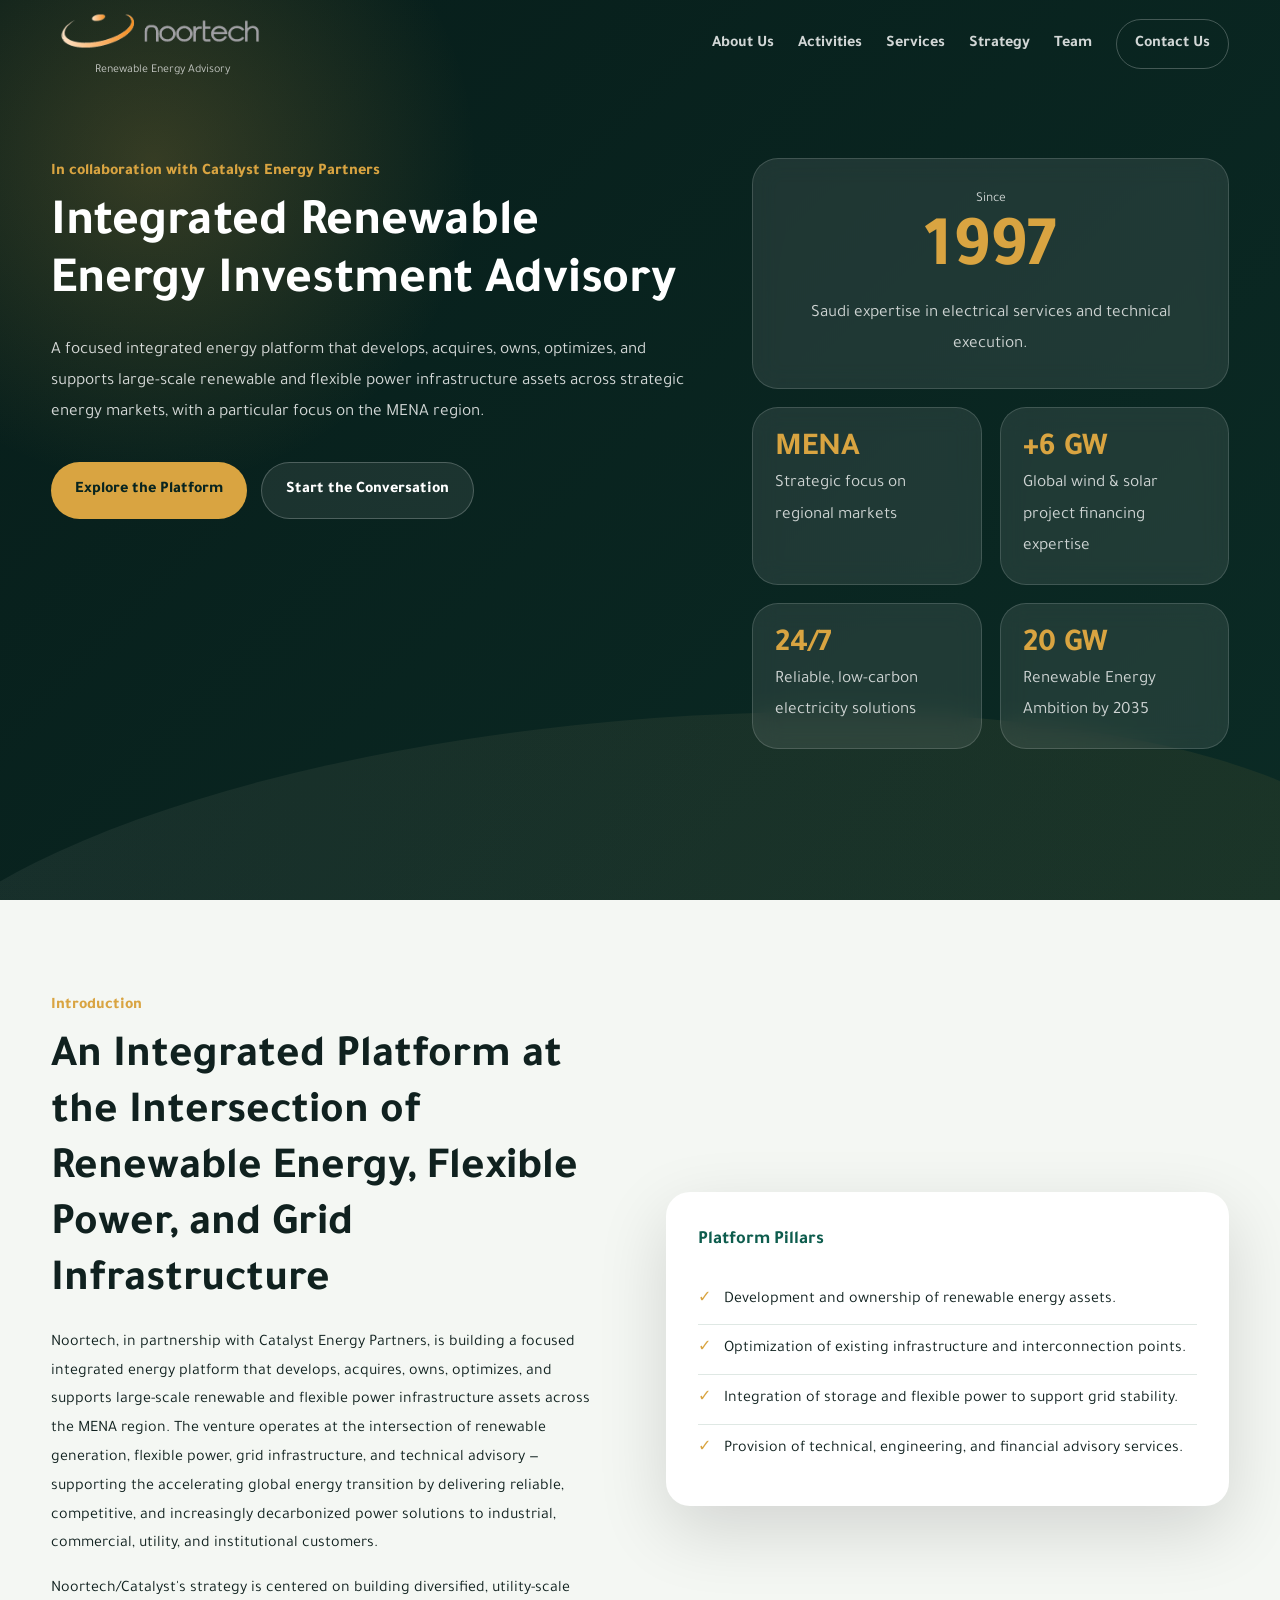
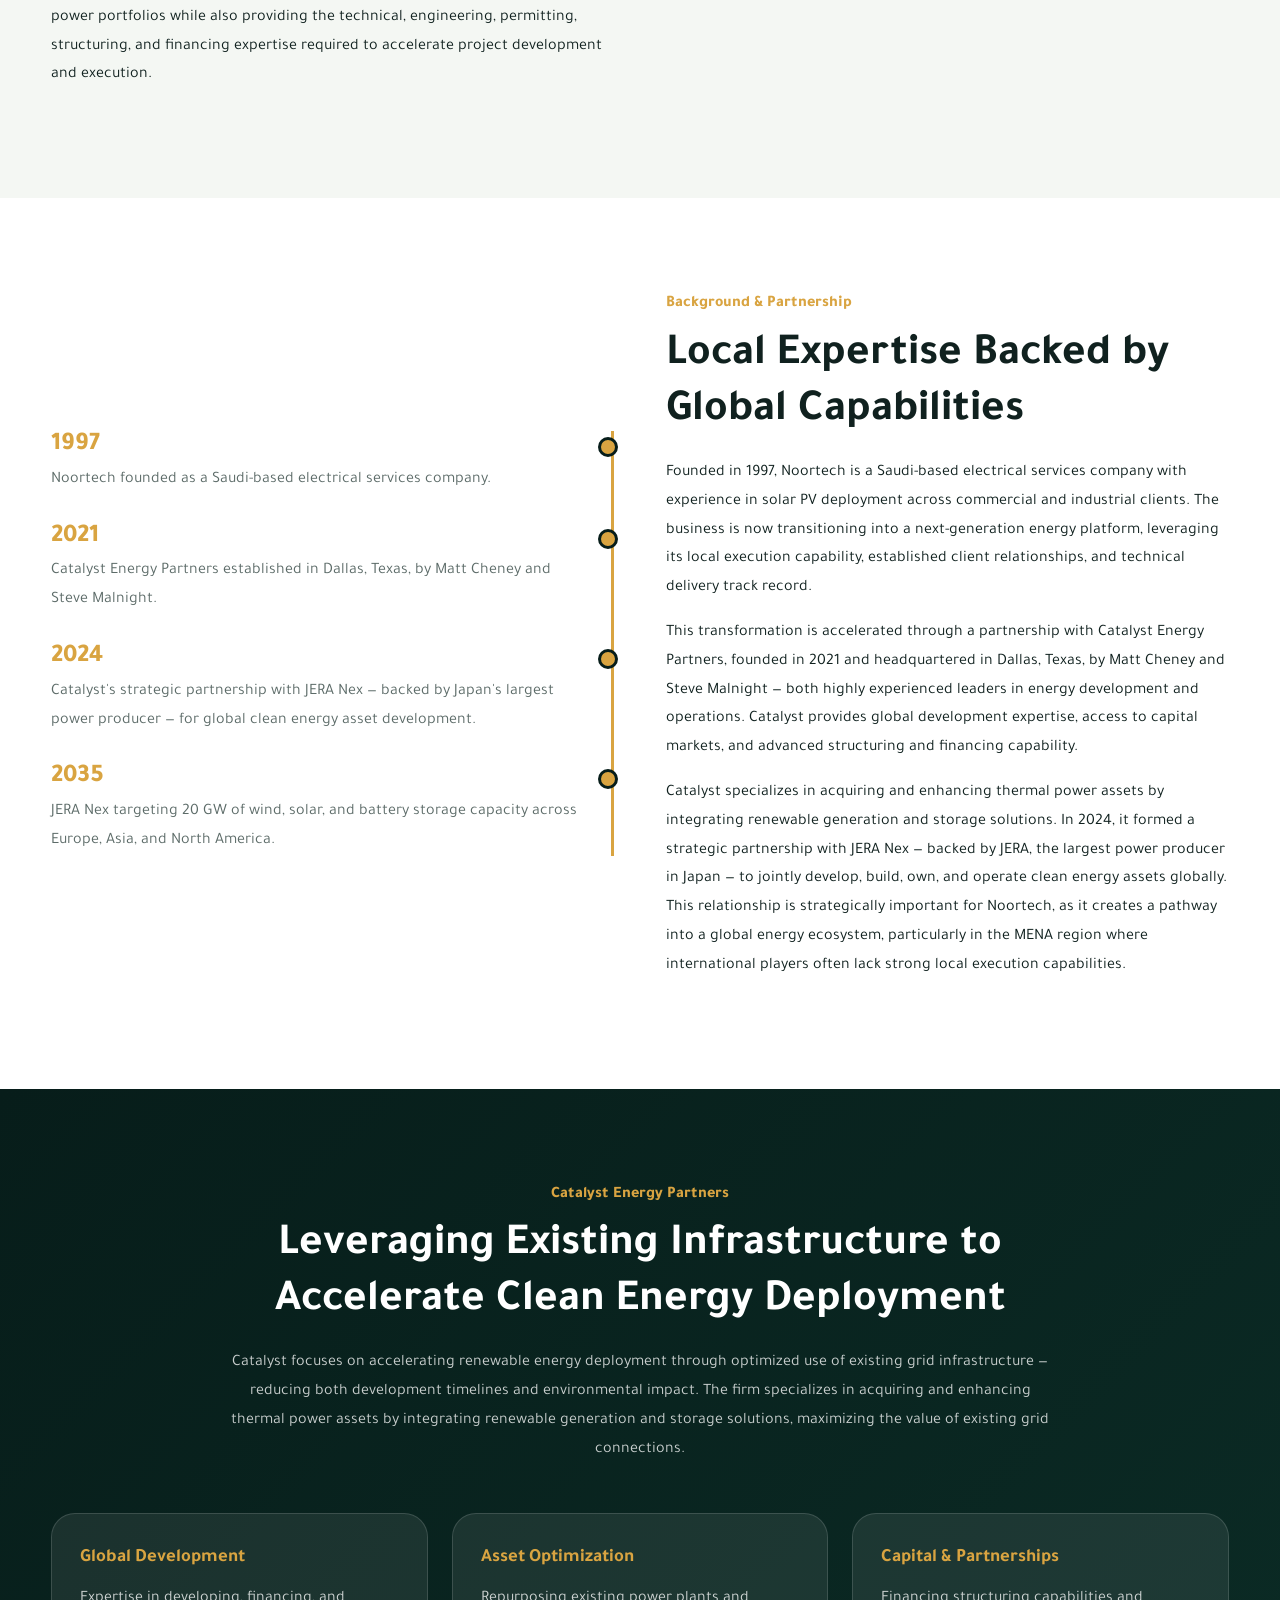
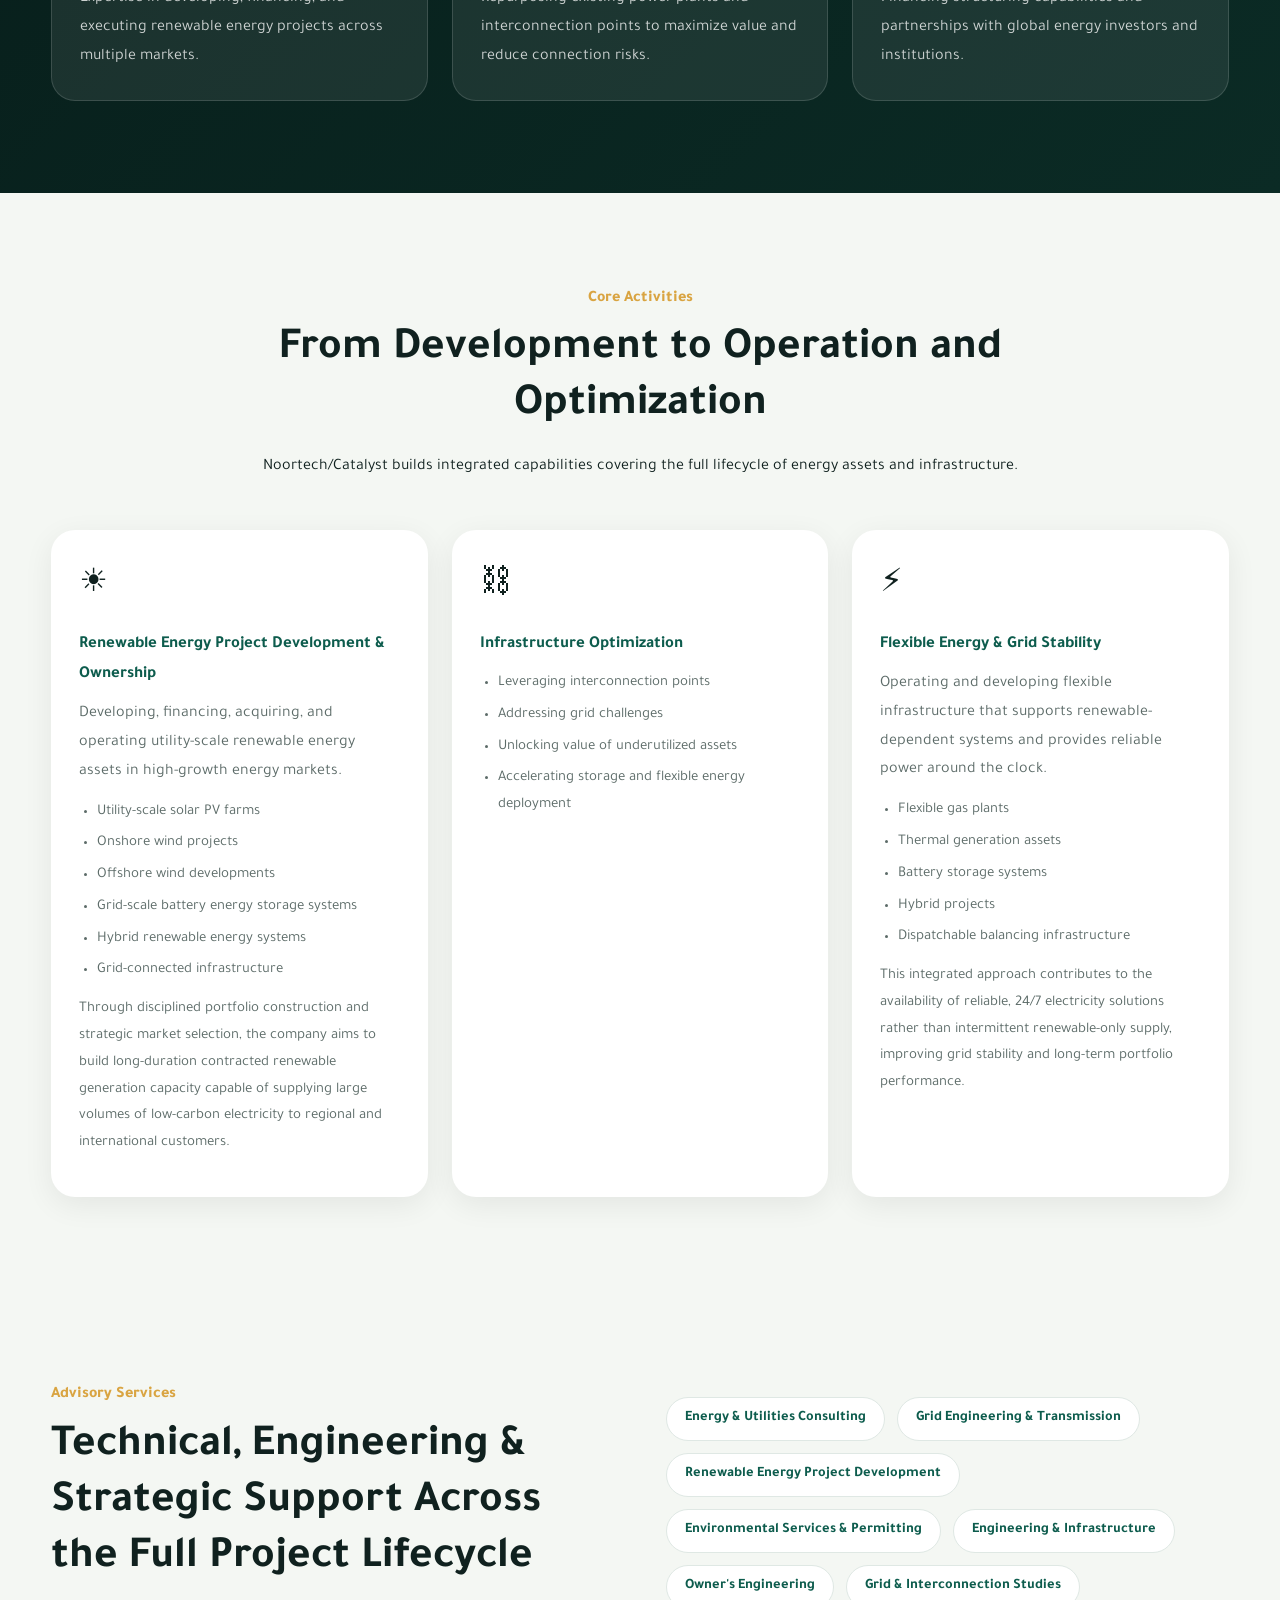
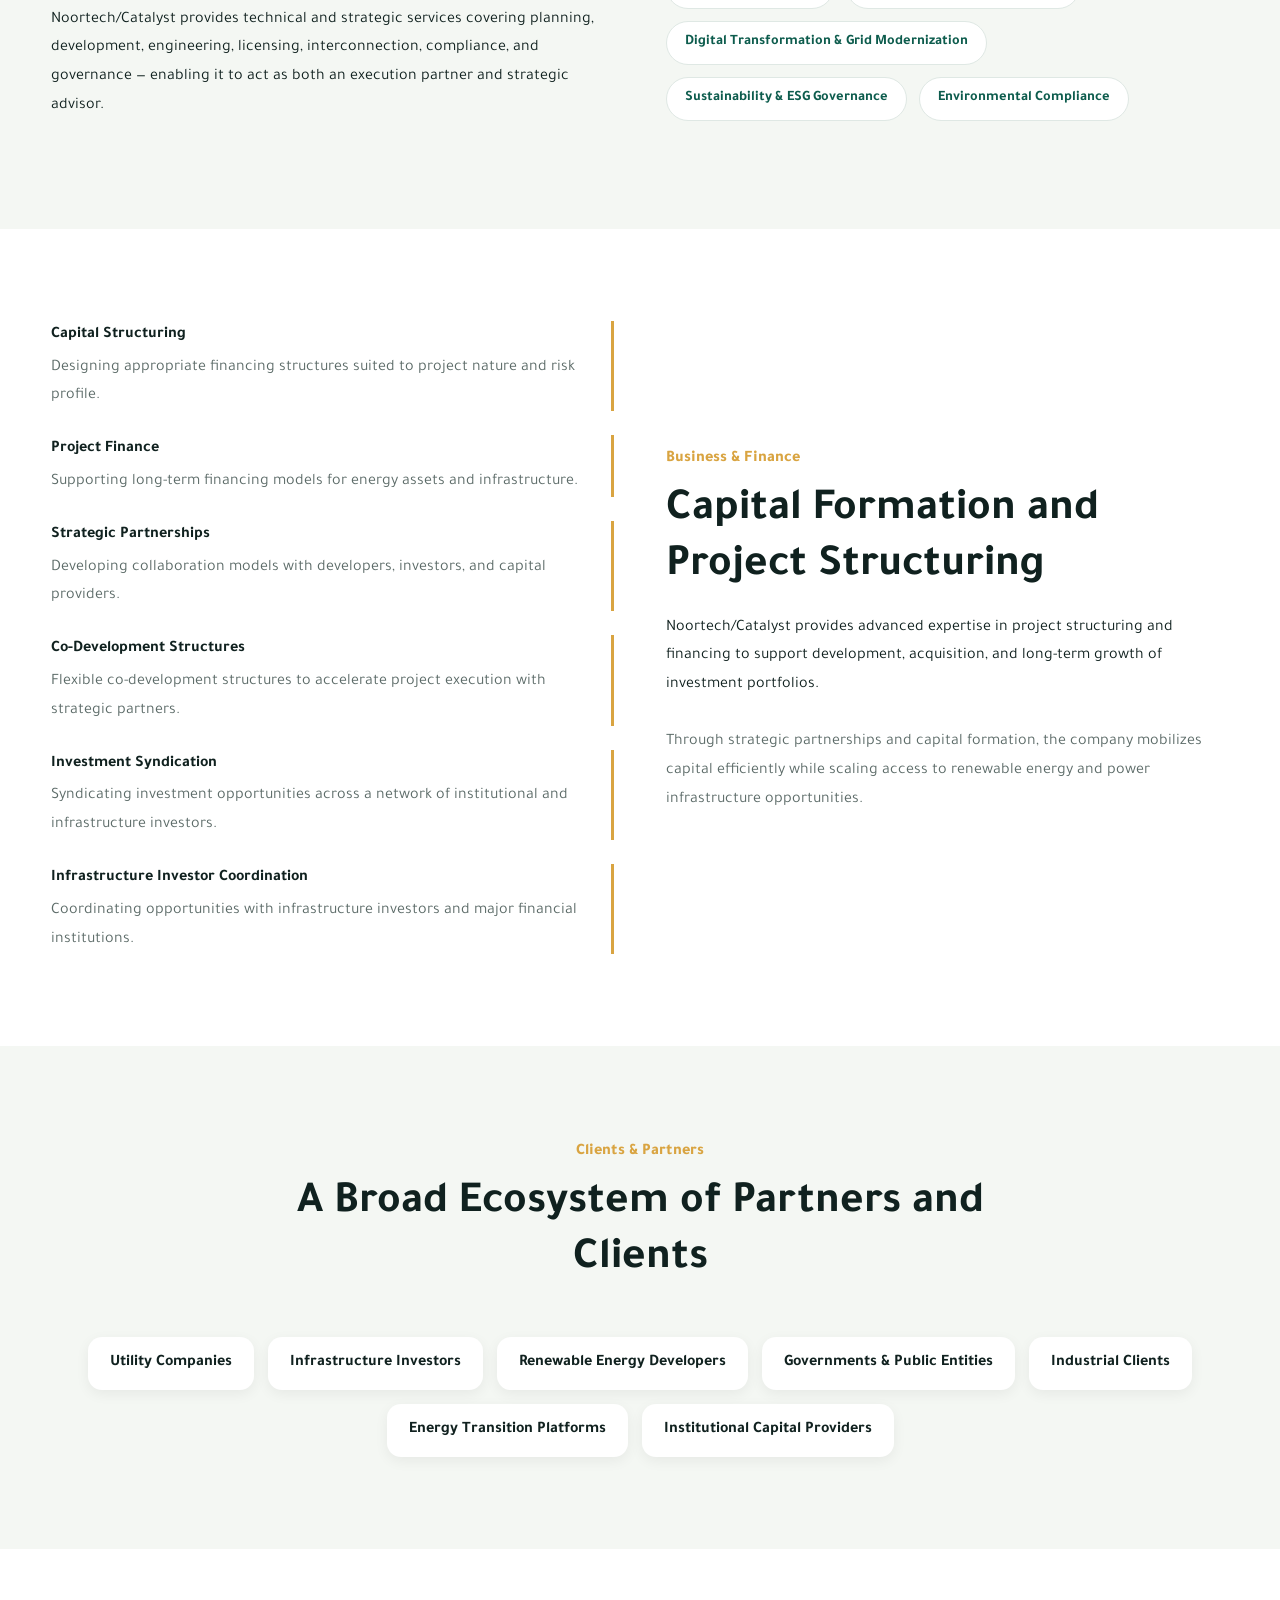
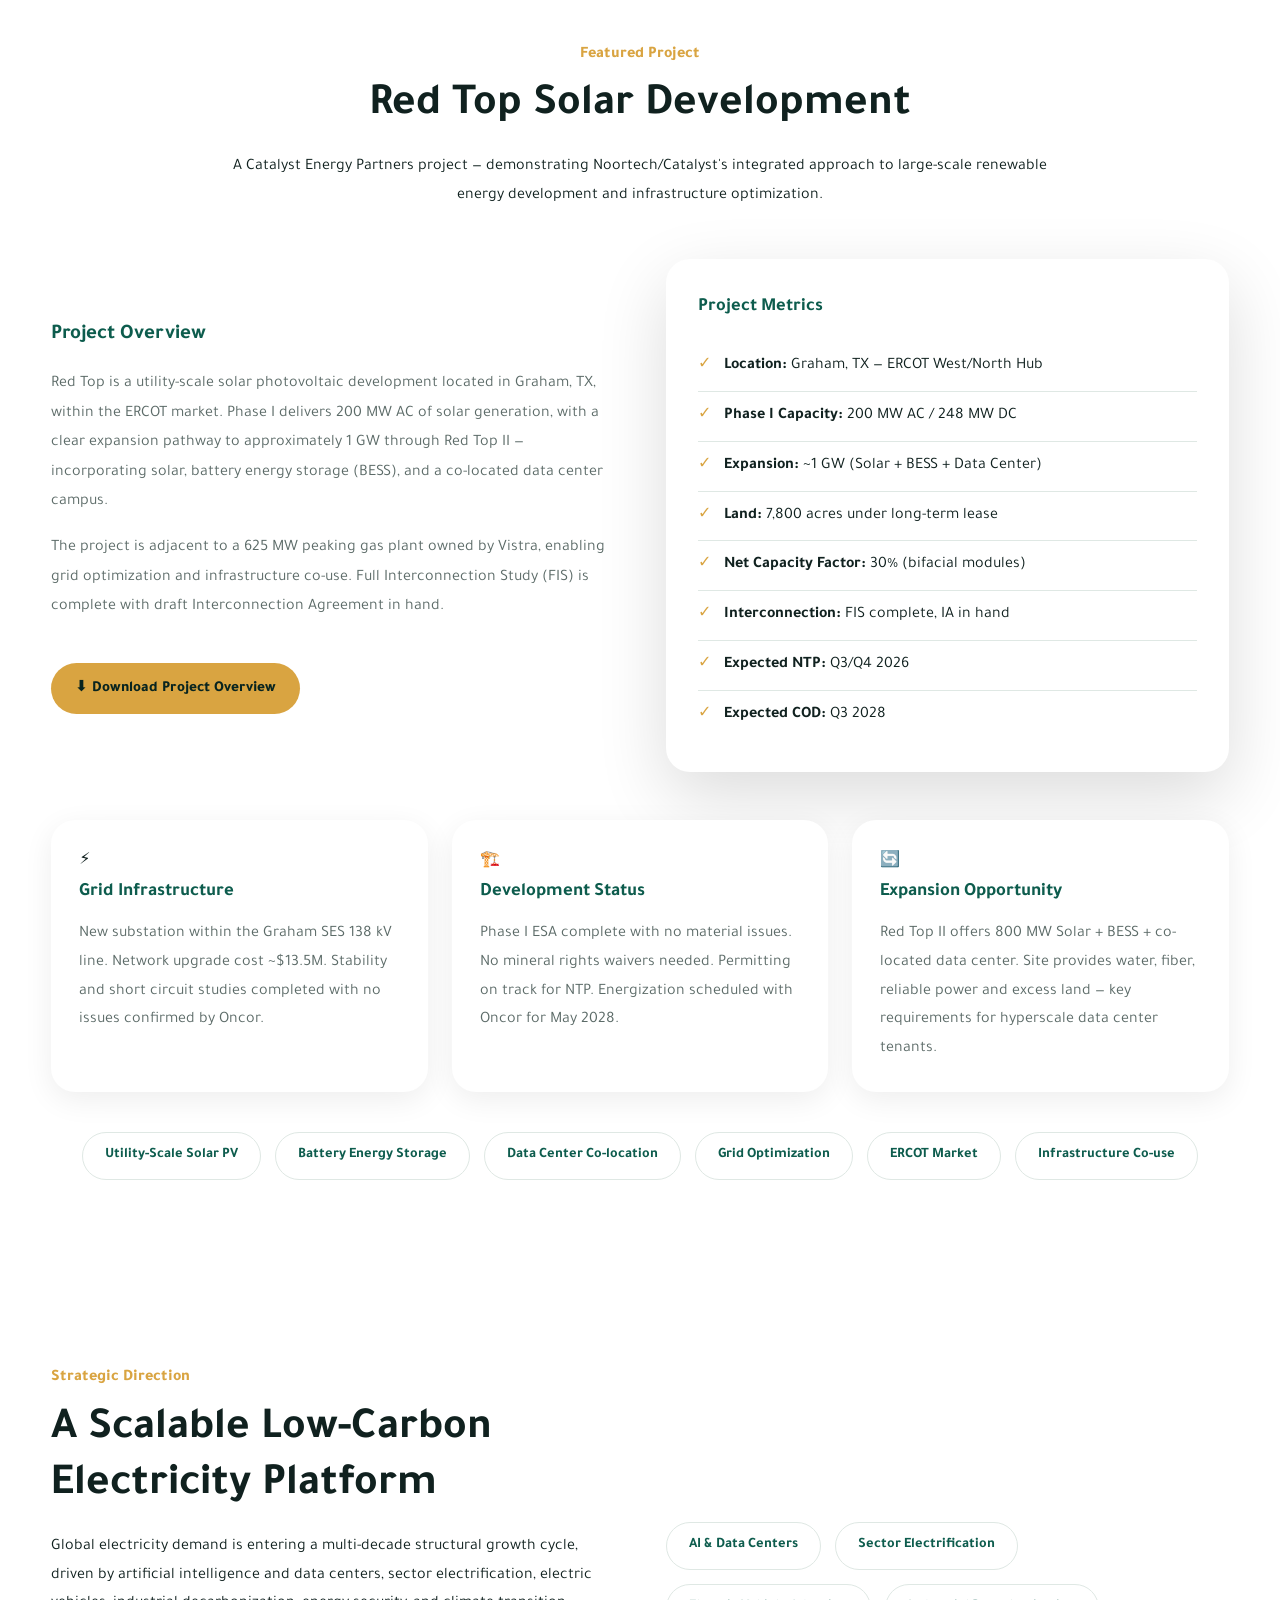
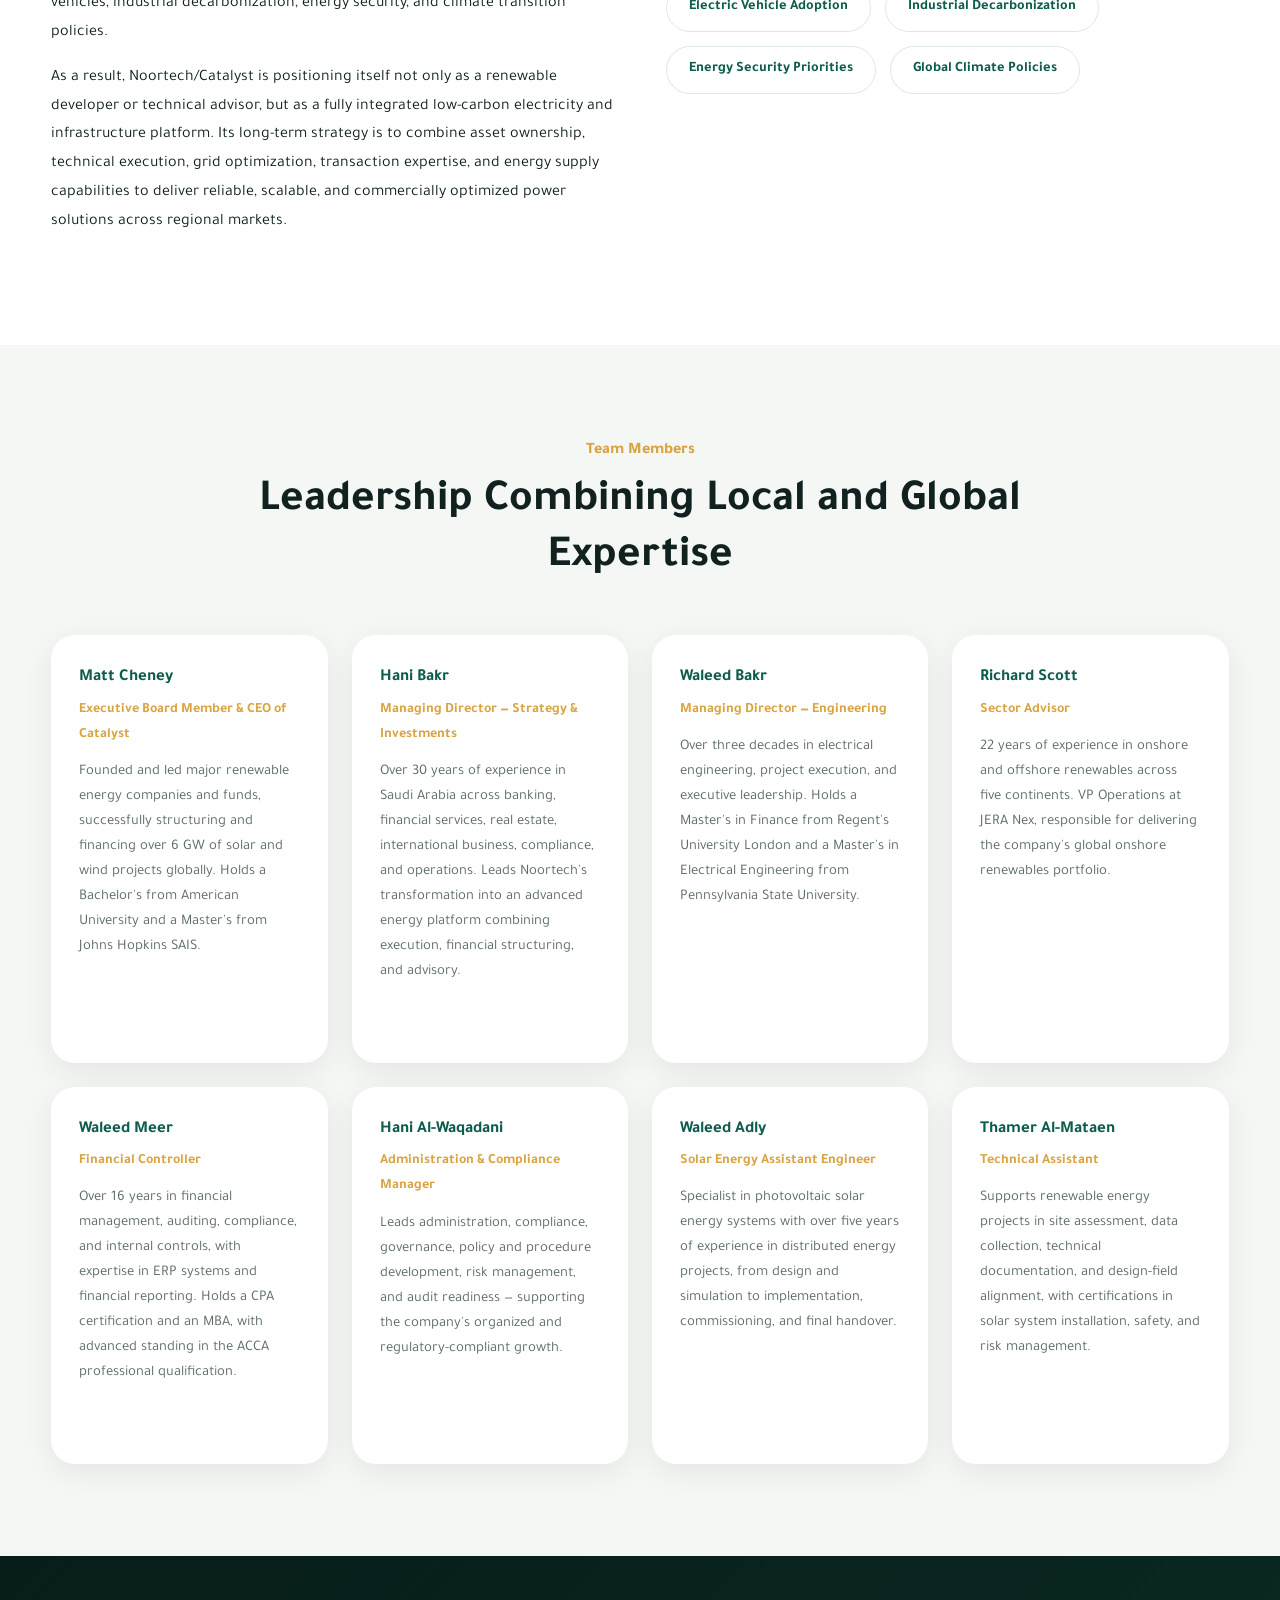
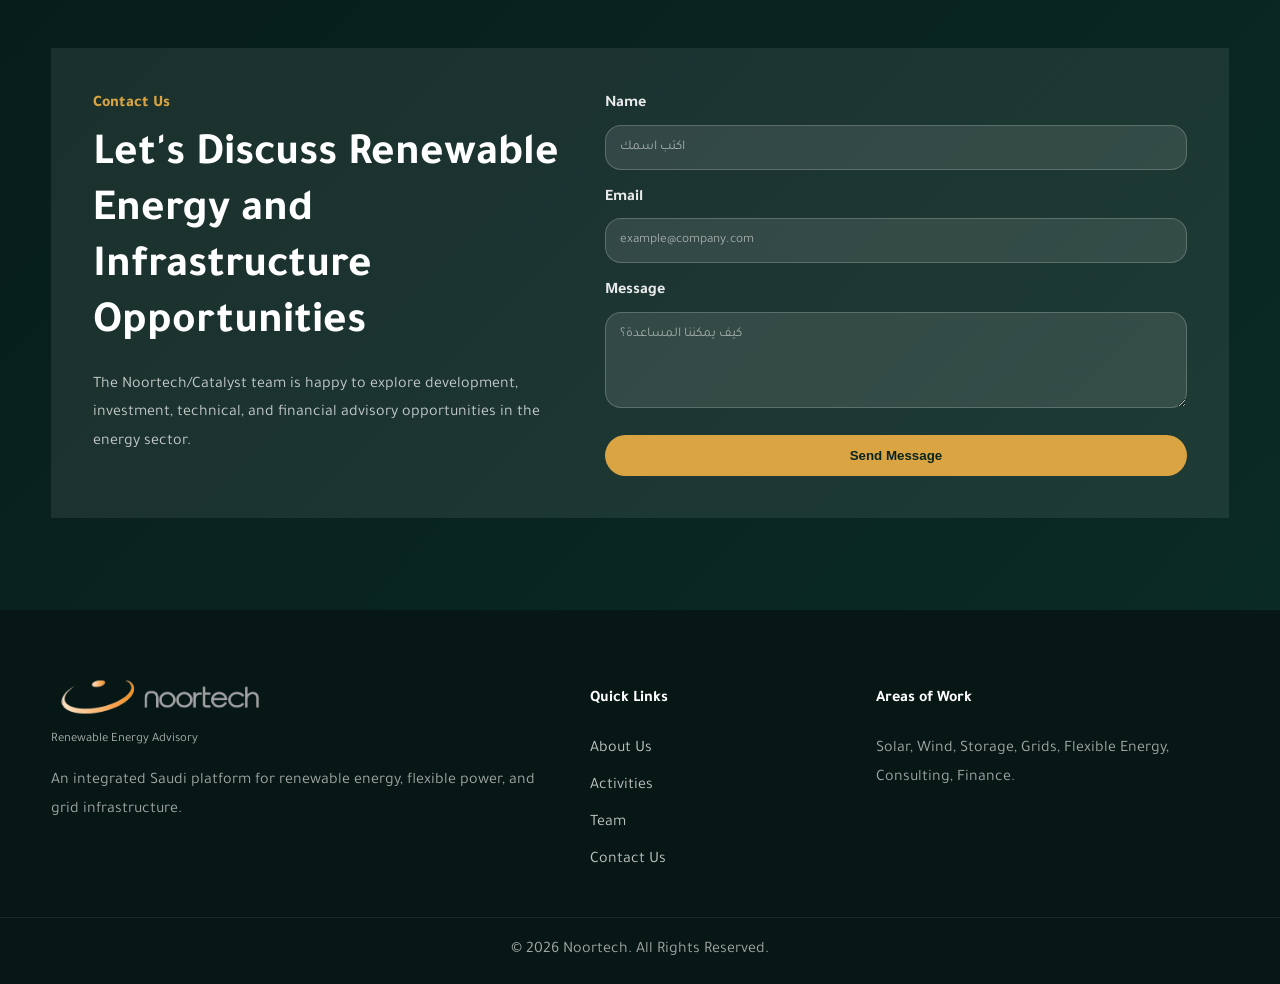
==== commit 07911141: "Add files via upload" ====
--- a/index.html
+++ b/index.html
@@ -357,6 +357,7 @@
 <p>
             Noortech/Catalyst provides advanced expertise in project structuring and financing to support development, acquisition, and long-term growth of investment portfolios.
           </p>
+<p class="reveal" style="margin-top:28px;color:var(--muted)">Through strategic partnerships and capital formation, the company mobilizes capital efficiently while scaling access to renewable energy and power infrastructure opportunities.</p>
 </div>
 <div class="feature-list reveal">
 <div>
@@ -390,8 +391,6 @@
 <p>Coordinating opportunities with infrastructure investors and major financial institutions.</p>
 </div>
 </div>
-
-<p class="reveal" style="margin-top:28px;color:var(--muted)">Through strategic partnerships and capital formation, the company mobilizes capital efficiently while scaling access to renewable energy and power infrastructure opportunities.</p>
 </div>
 </section>
 <!-- ===== CLIENTS ===== -->
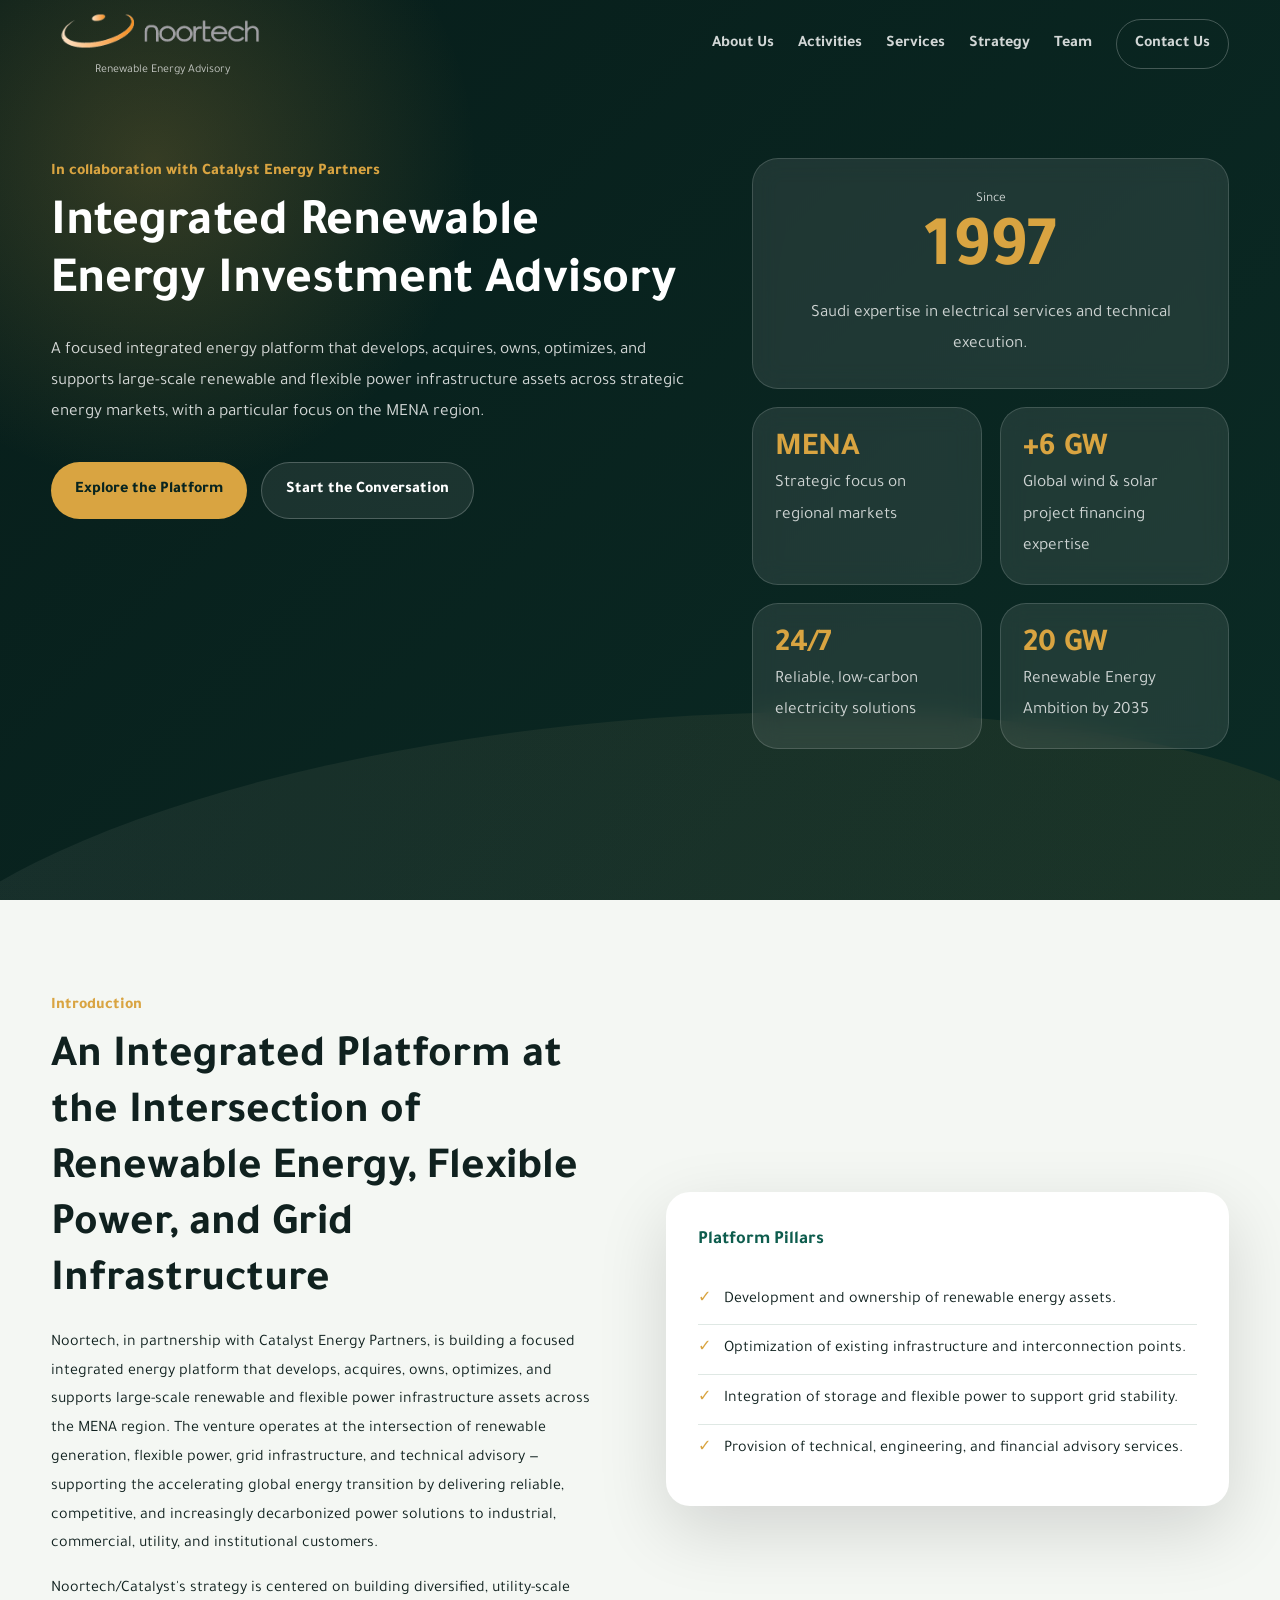
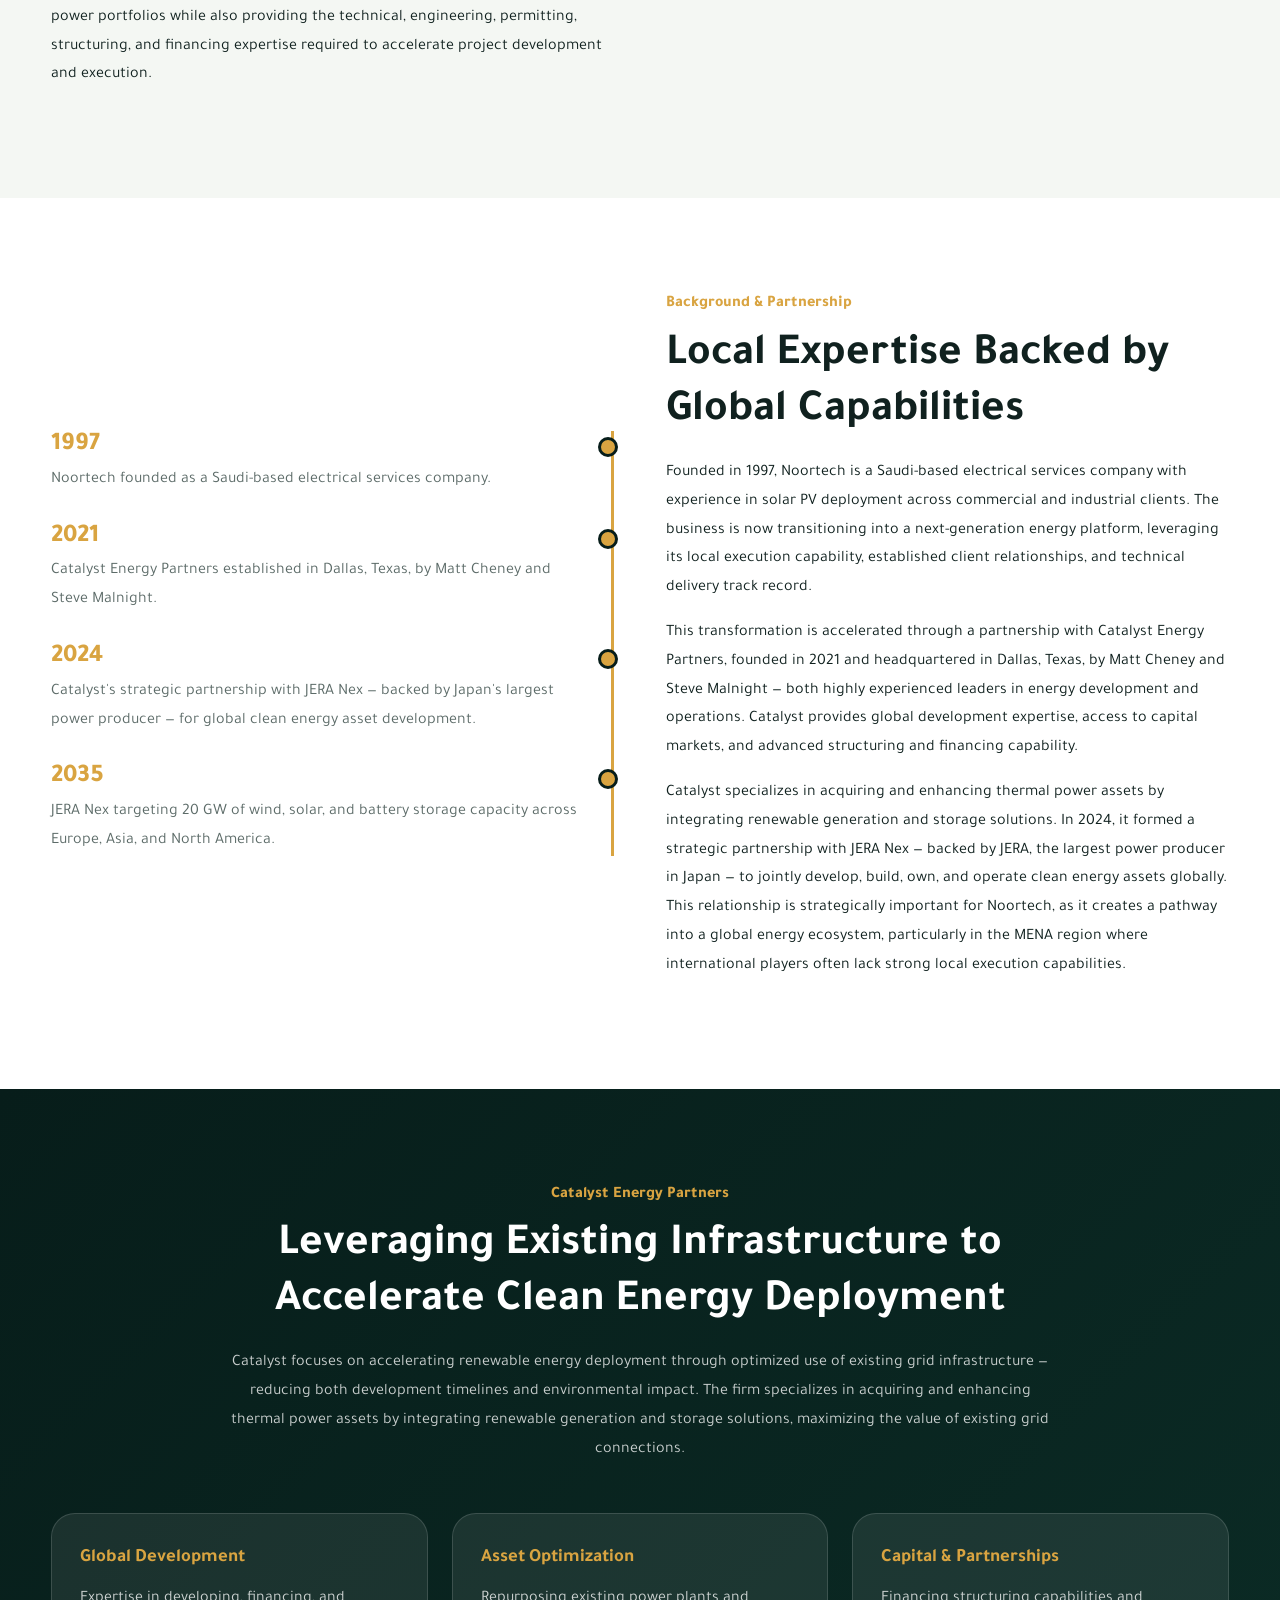
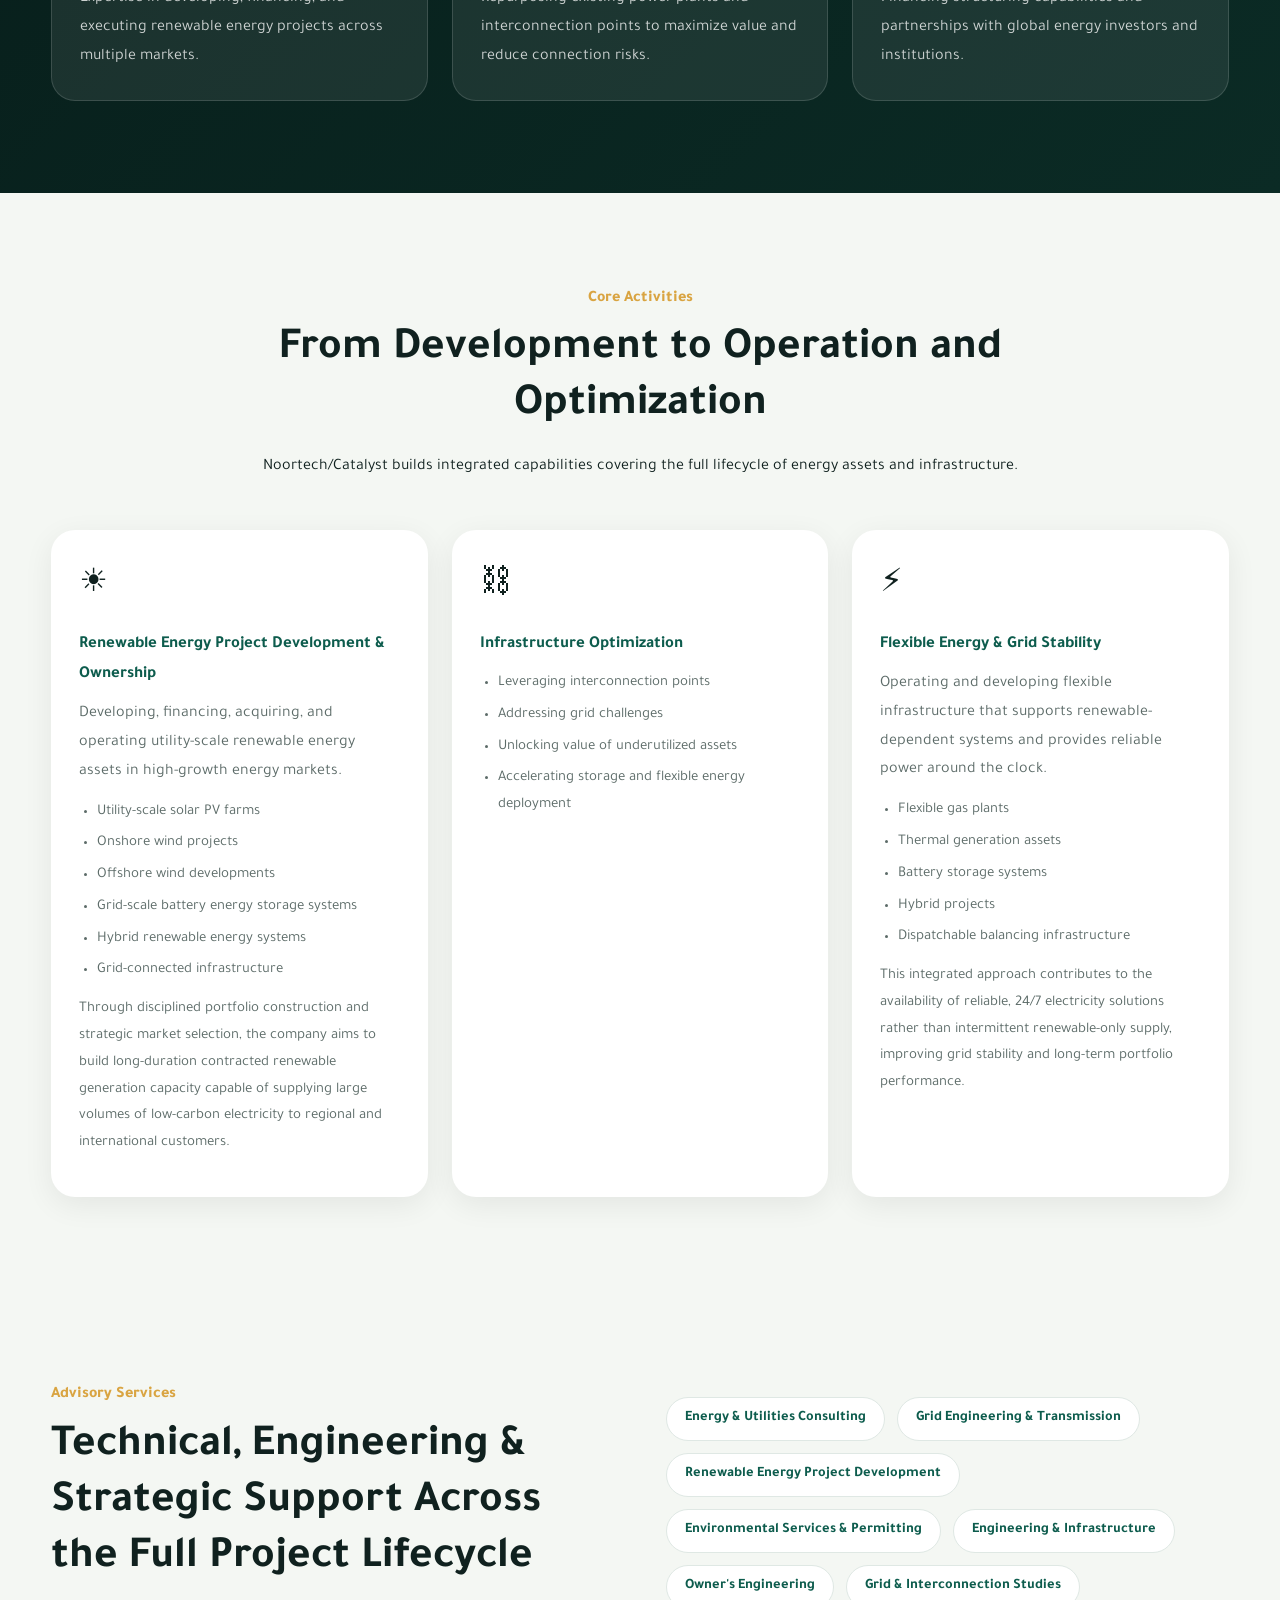
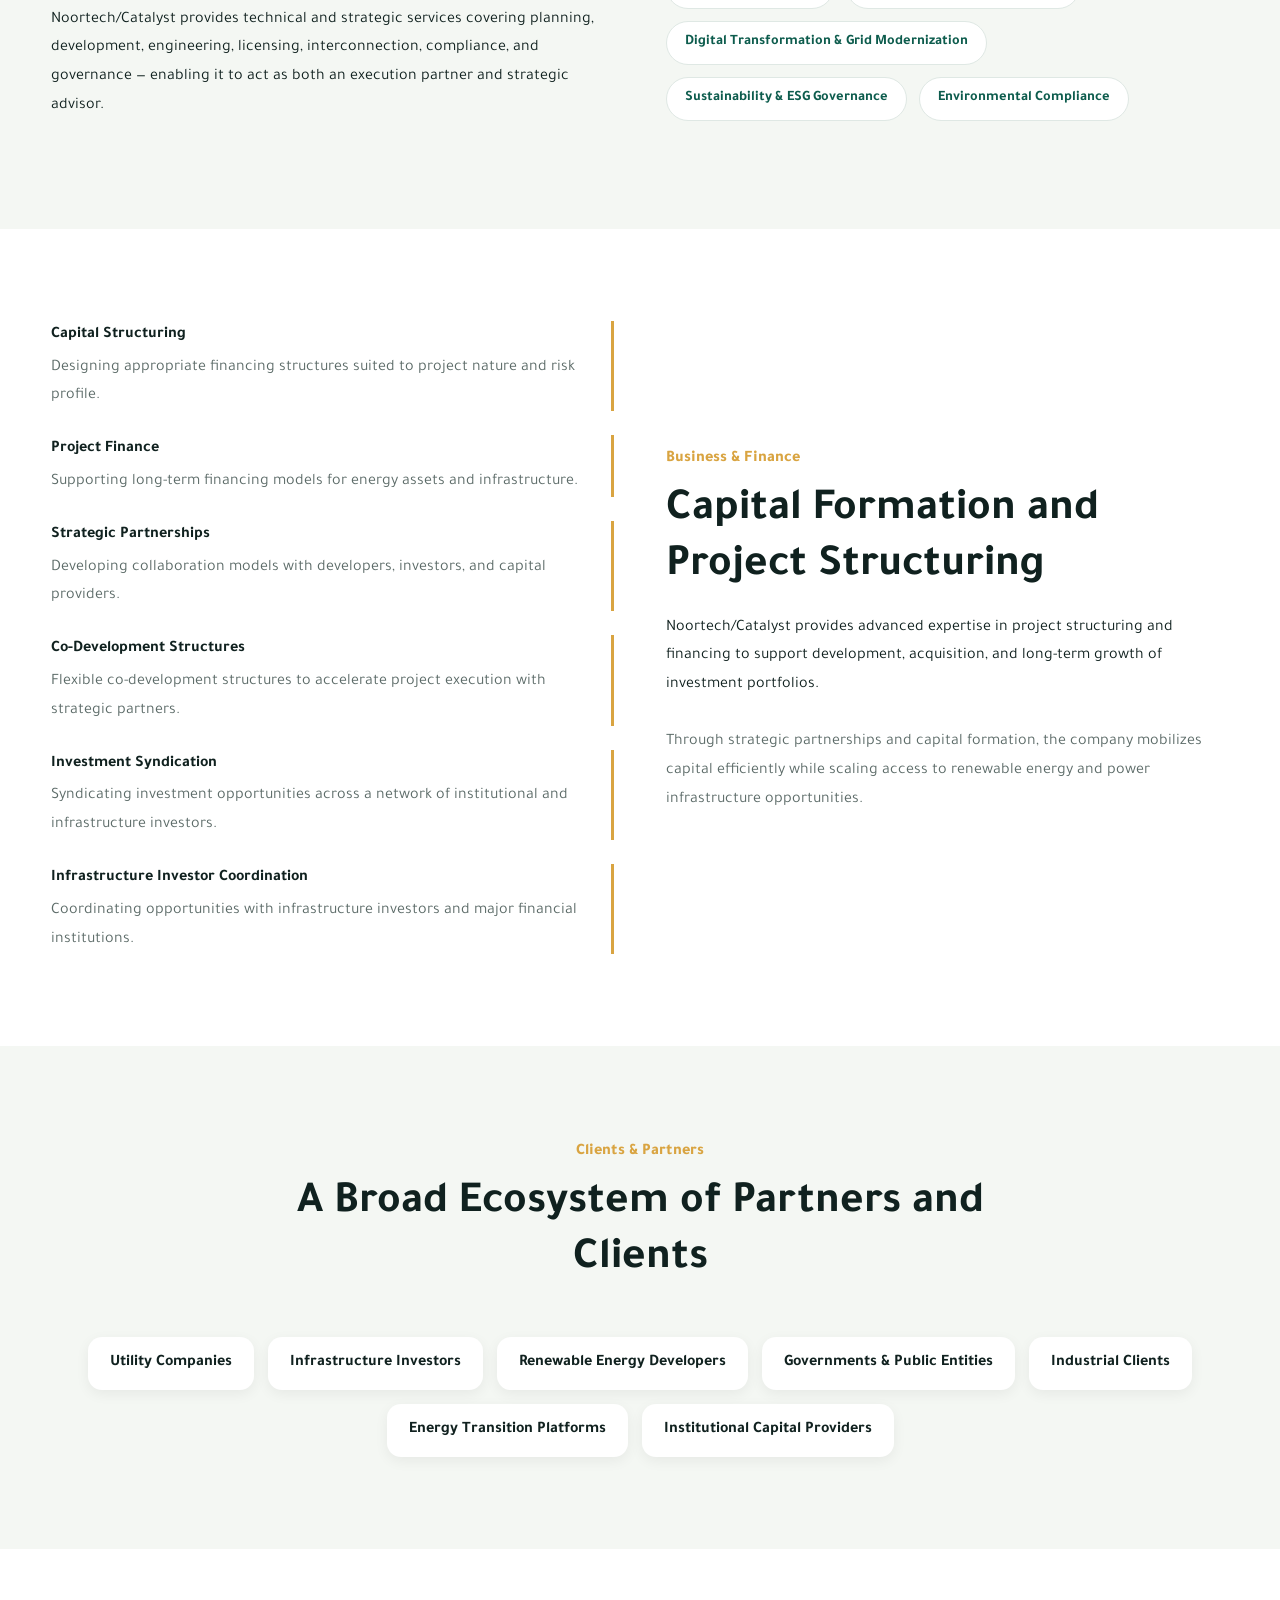
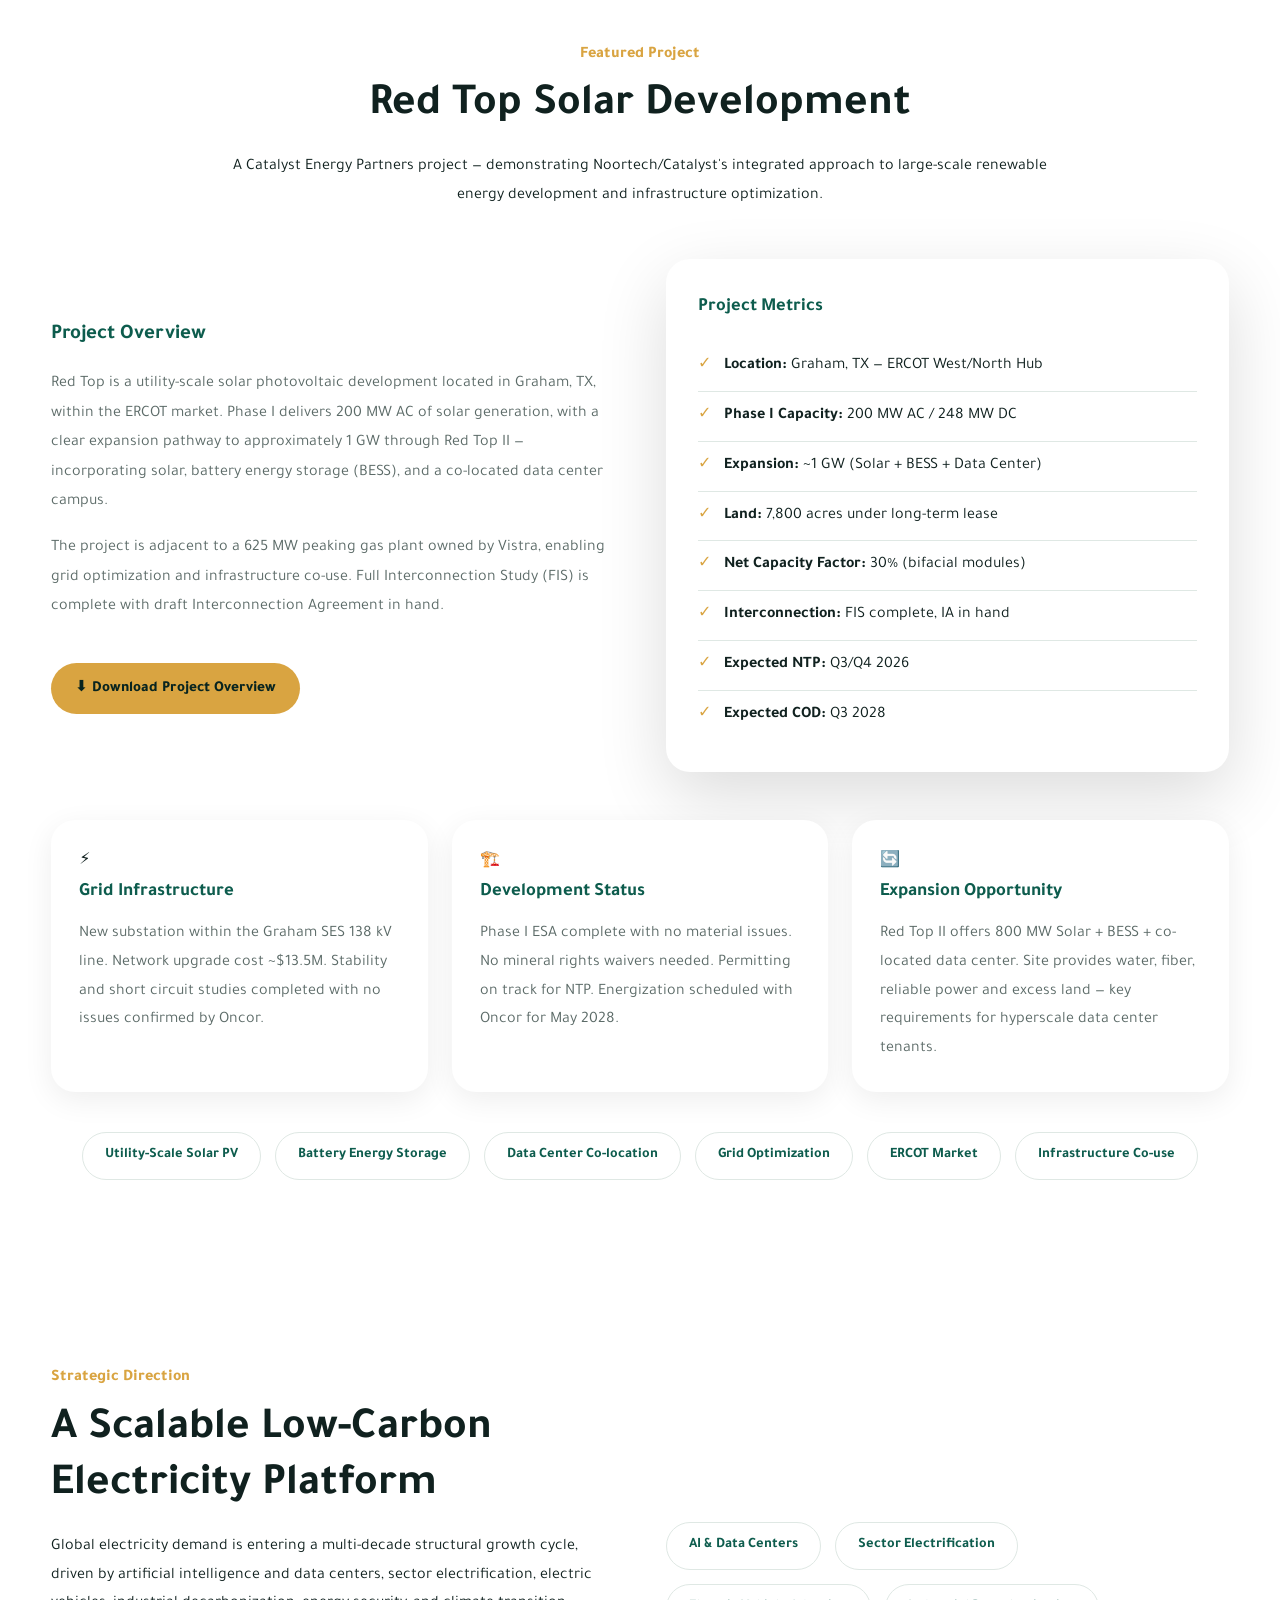
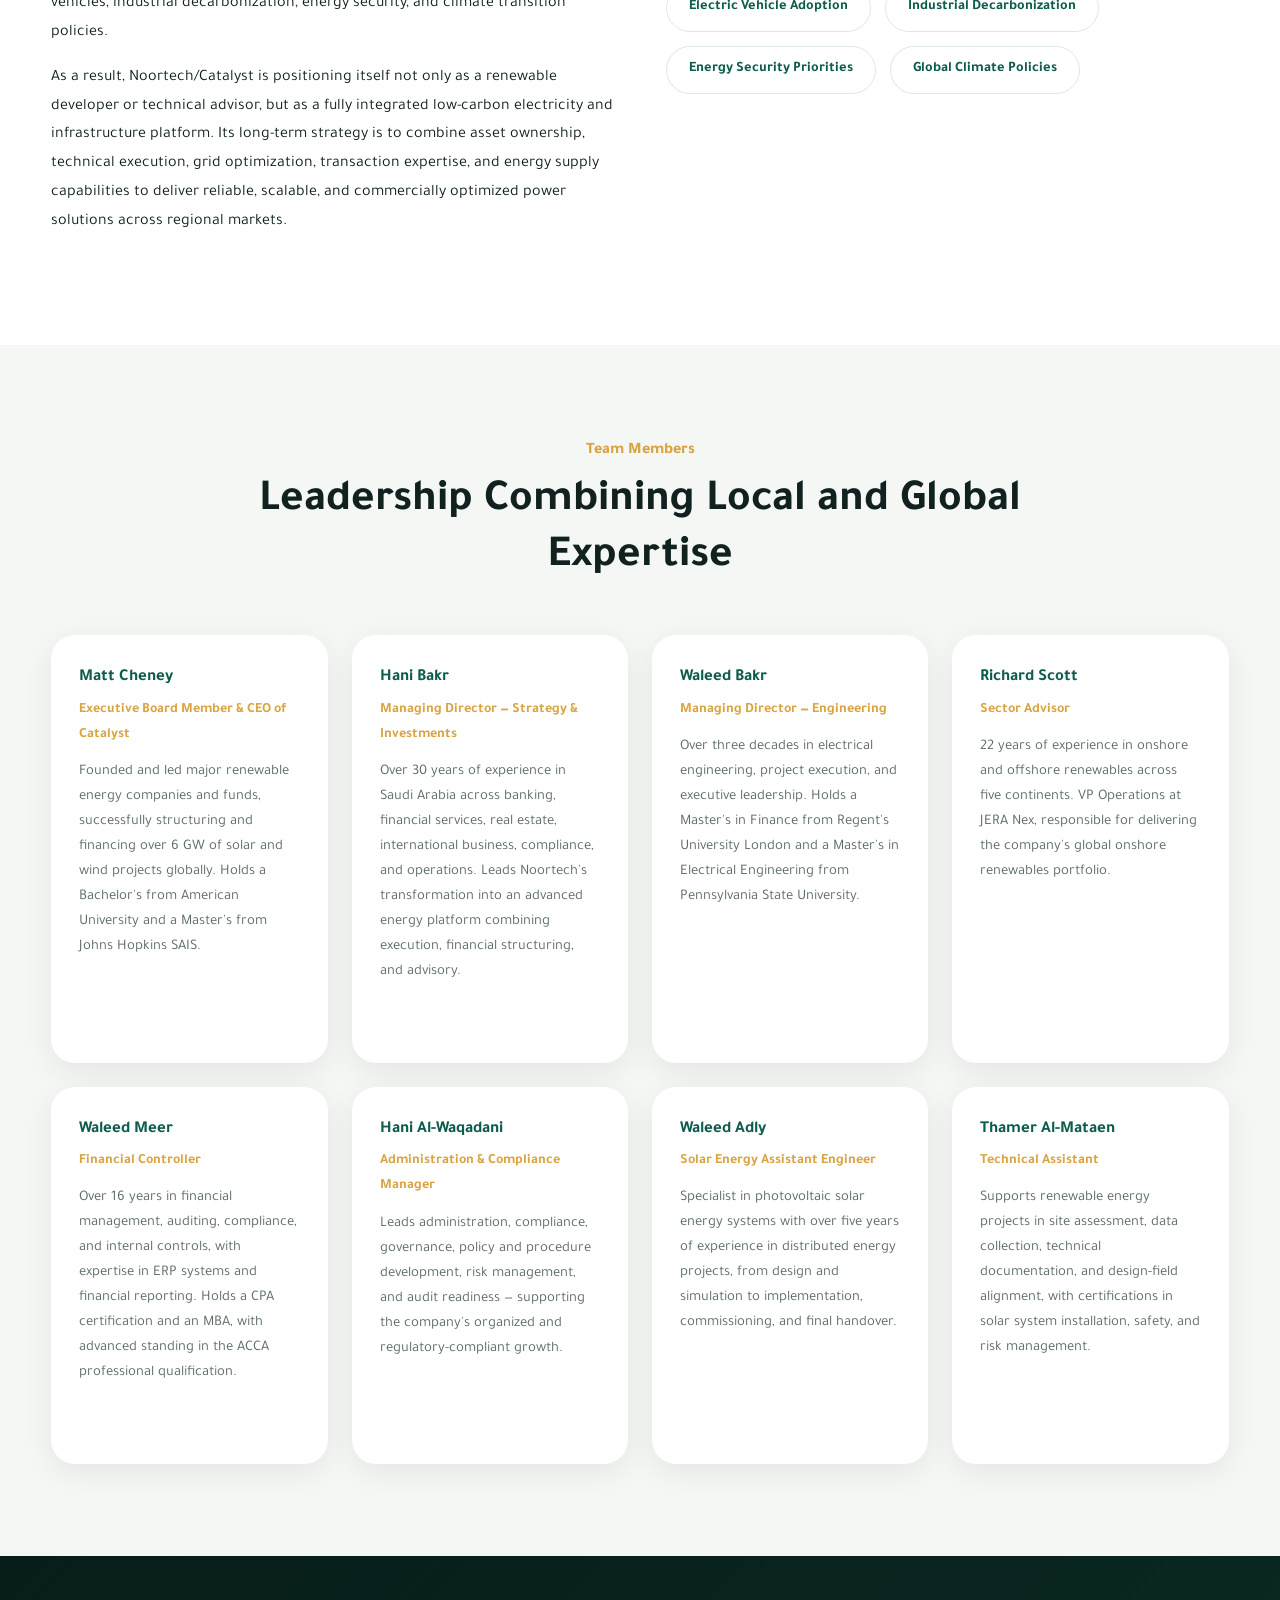
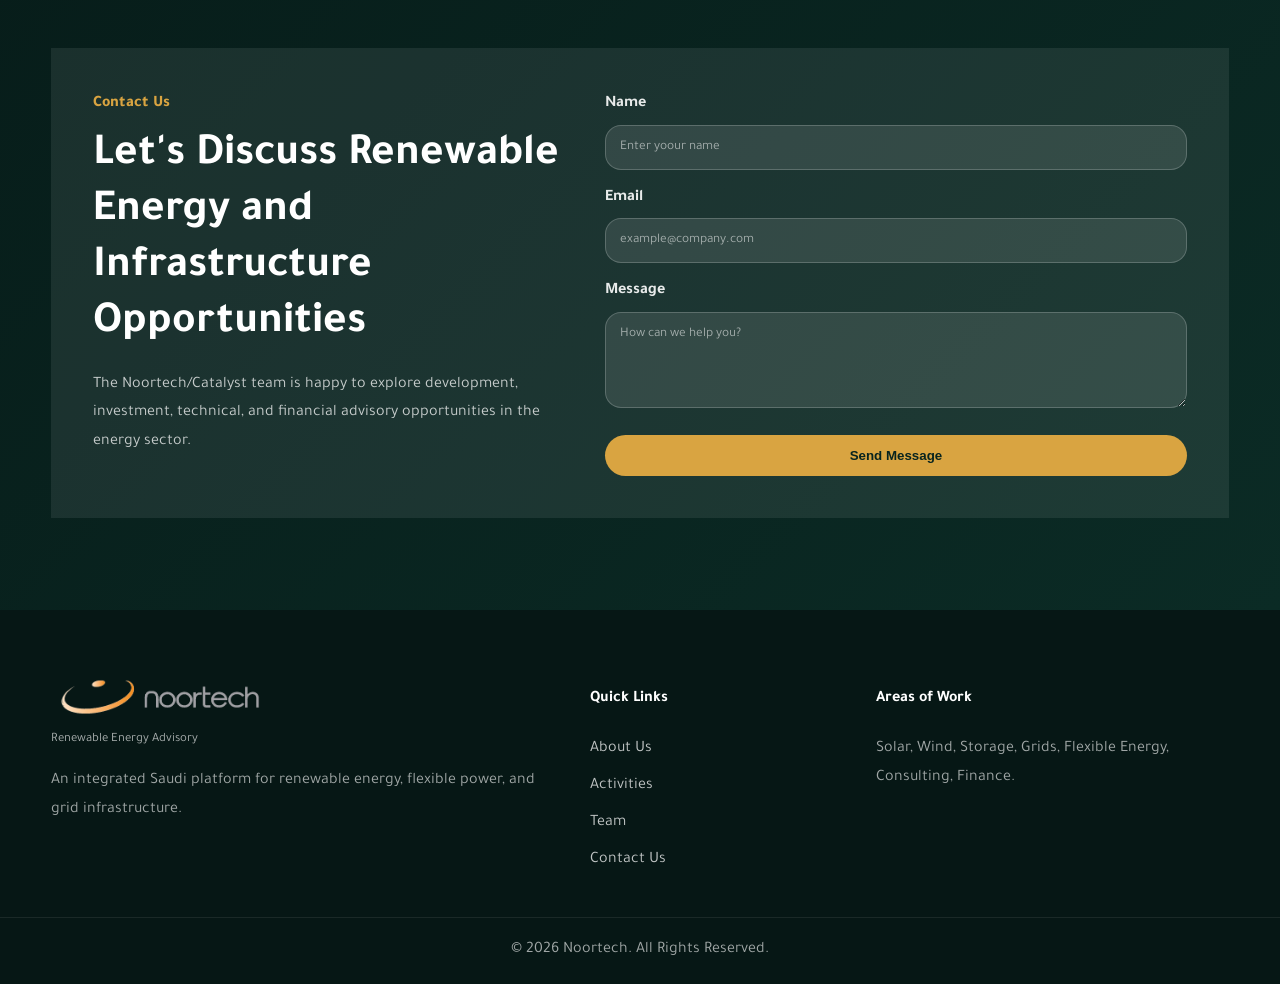
==== commit 3af5b92b: "Update index.html Name and Message placeholders were still showing Arabic" ====
--- a/index.html
+++ b/index.html
@@ -606,7 +606,7 @@
 <label>
 
 Name
-<input name="name" placeholder="اكتب اسمك" required="" type="text"/>
+<input name="name" placeholder="Enter yoour name" required="" type="text"/>
 </label>
 <label>
 
@@ -616,7 +616,7 @@
 <label>
 
 Message
-<textarea name="message" placeholder="كيف يمكننا المساعدة؟" required="" rows="4"></textarea>
+<textarea name="message" placeholder="How can we help you?" required="" rows="4"></textarea>
 </label>
 <button class="btn primary" type="submit">
 
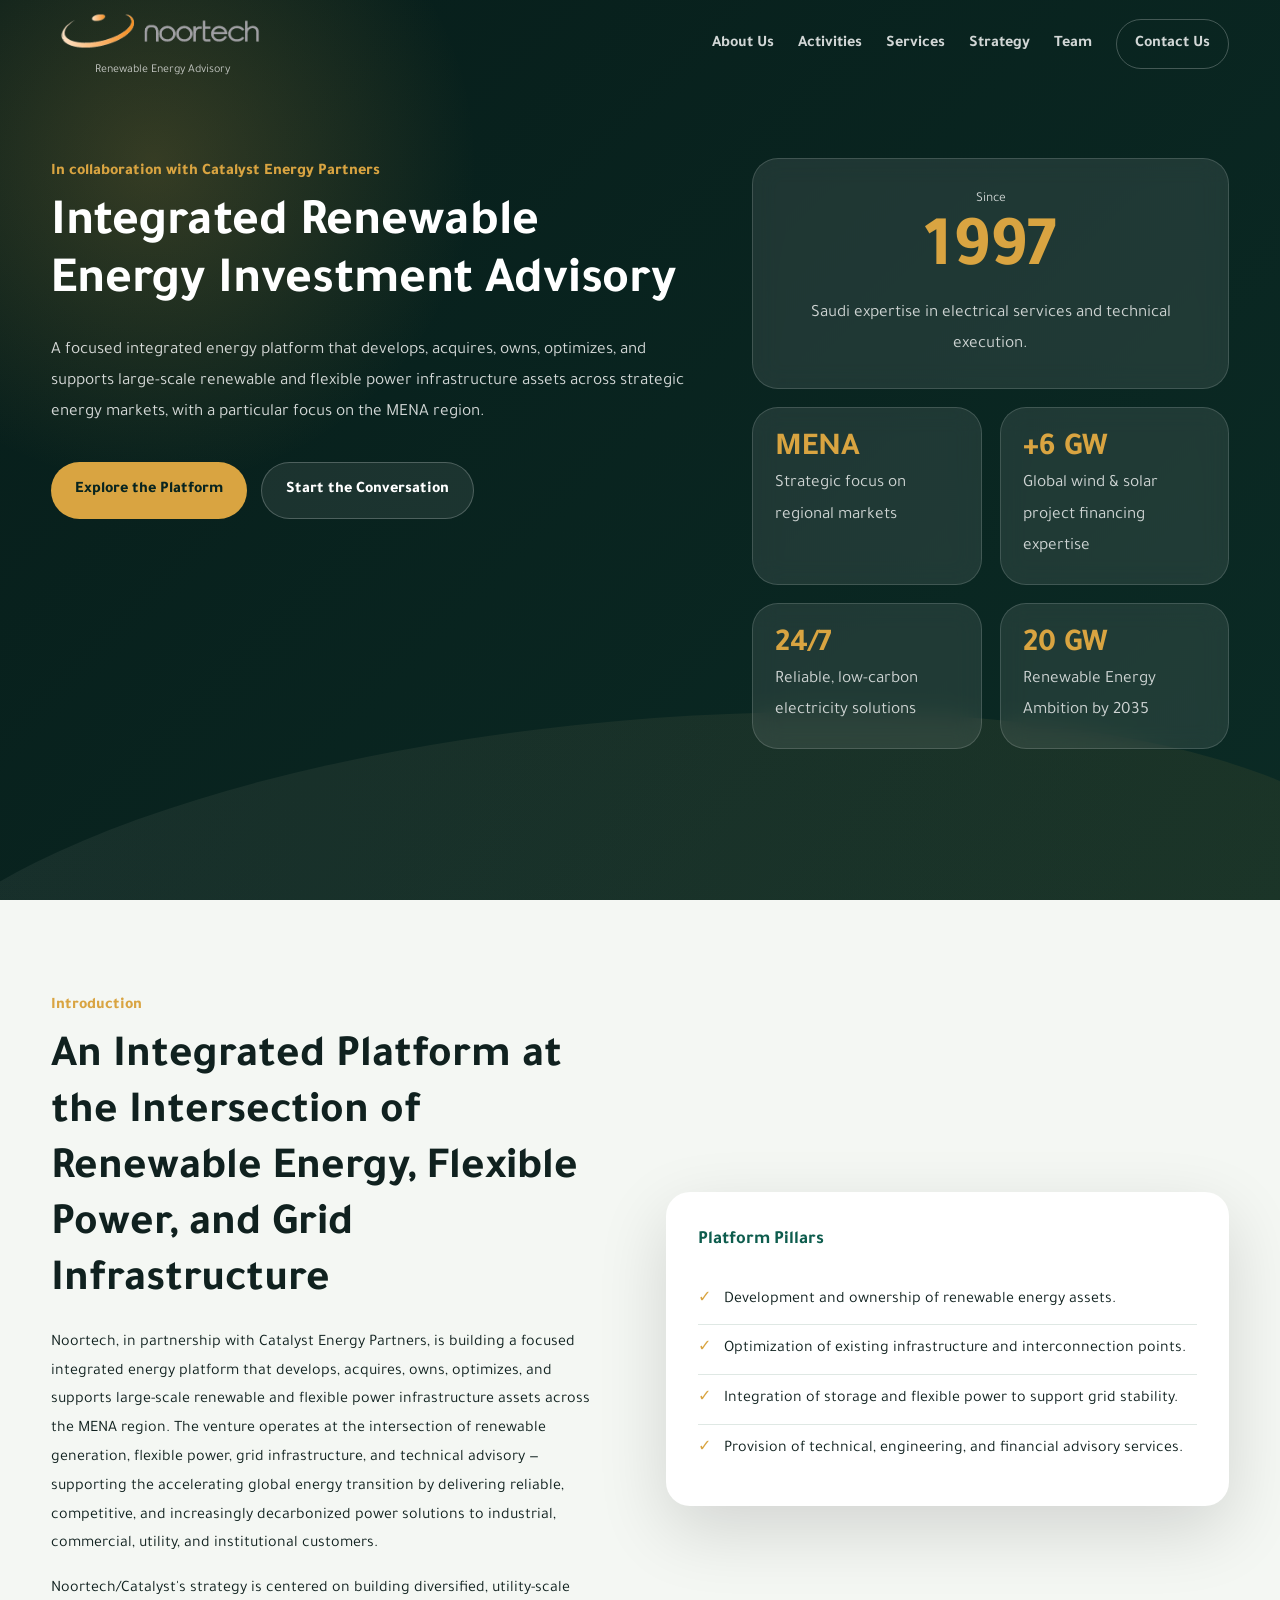
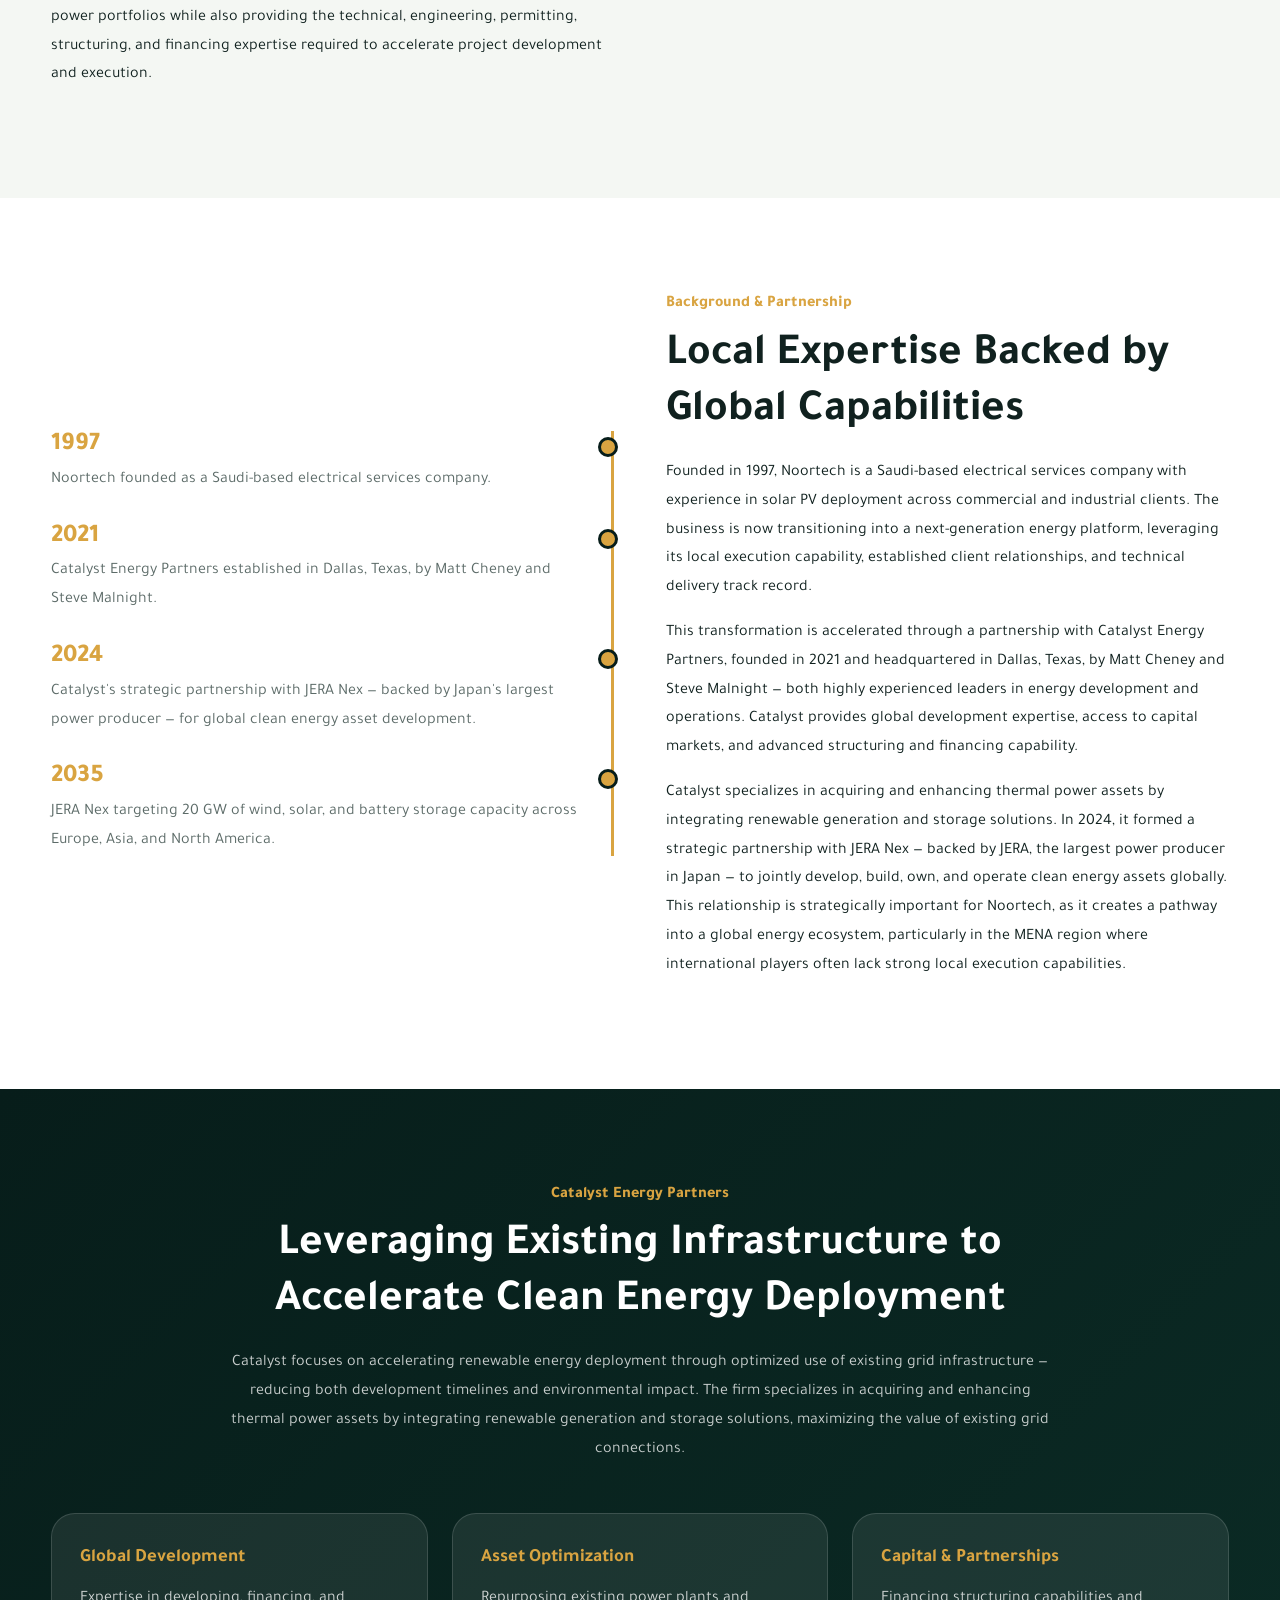
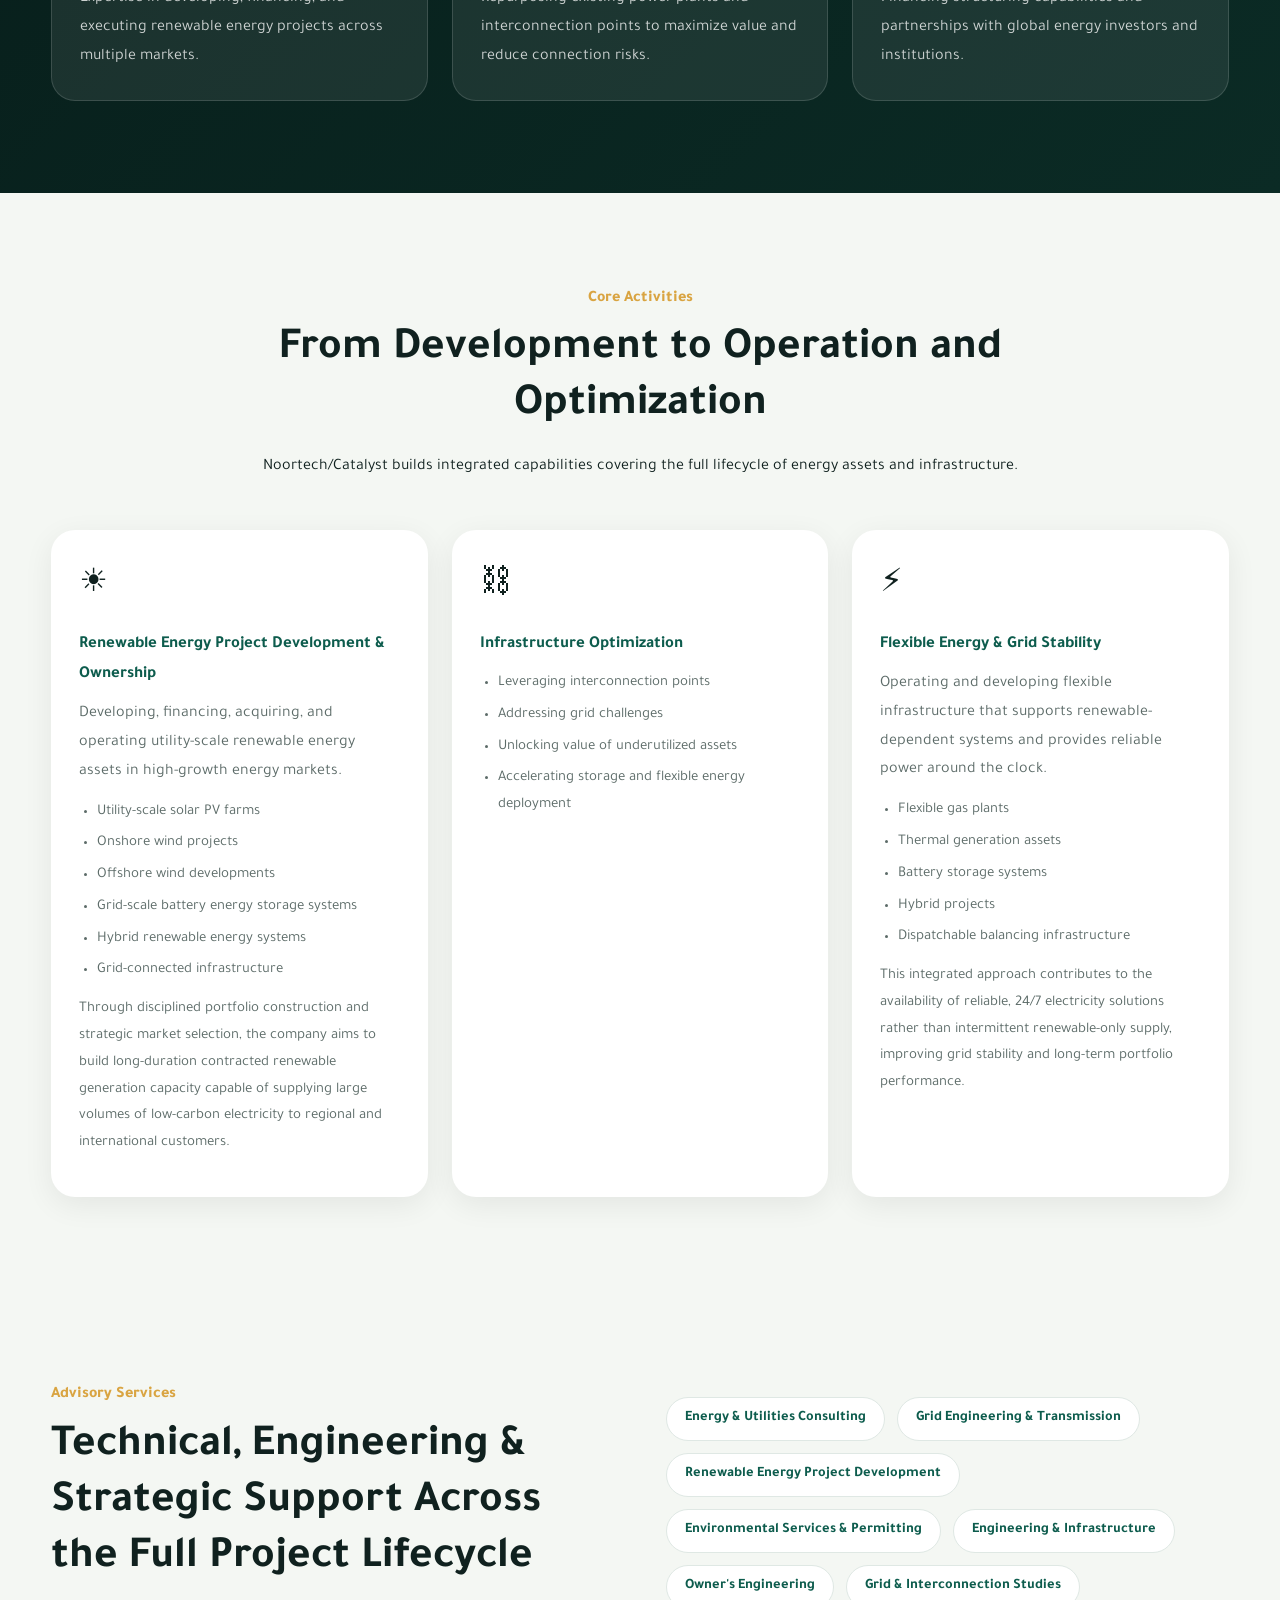
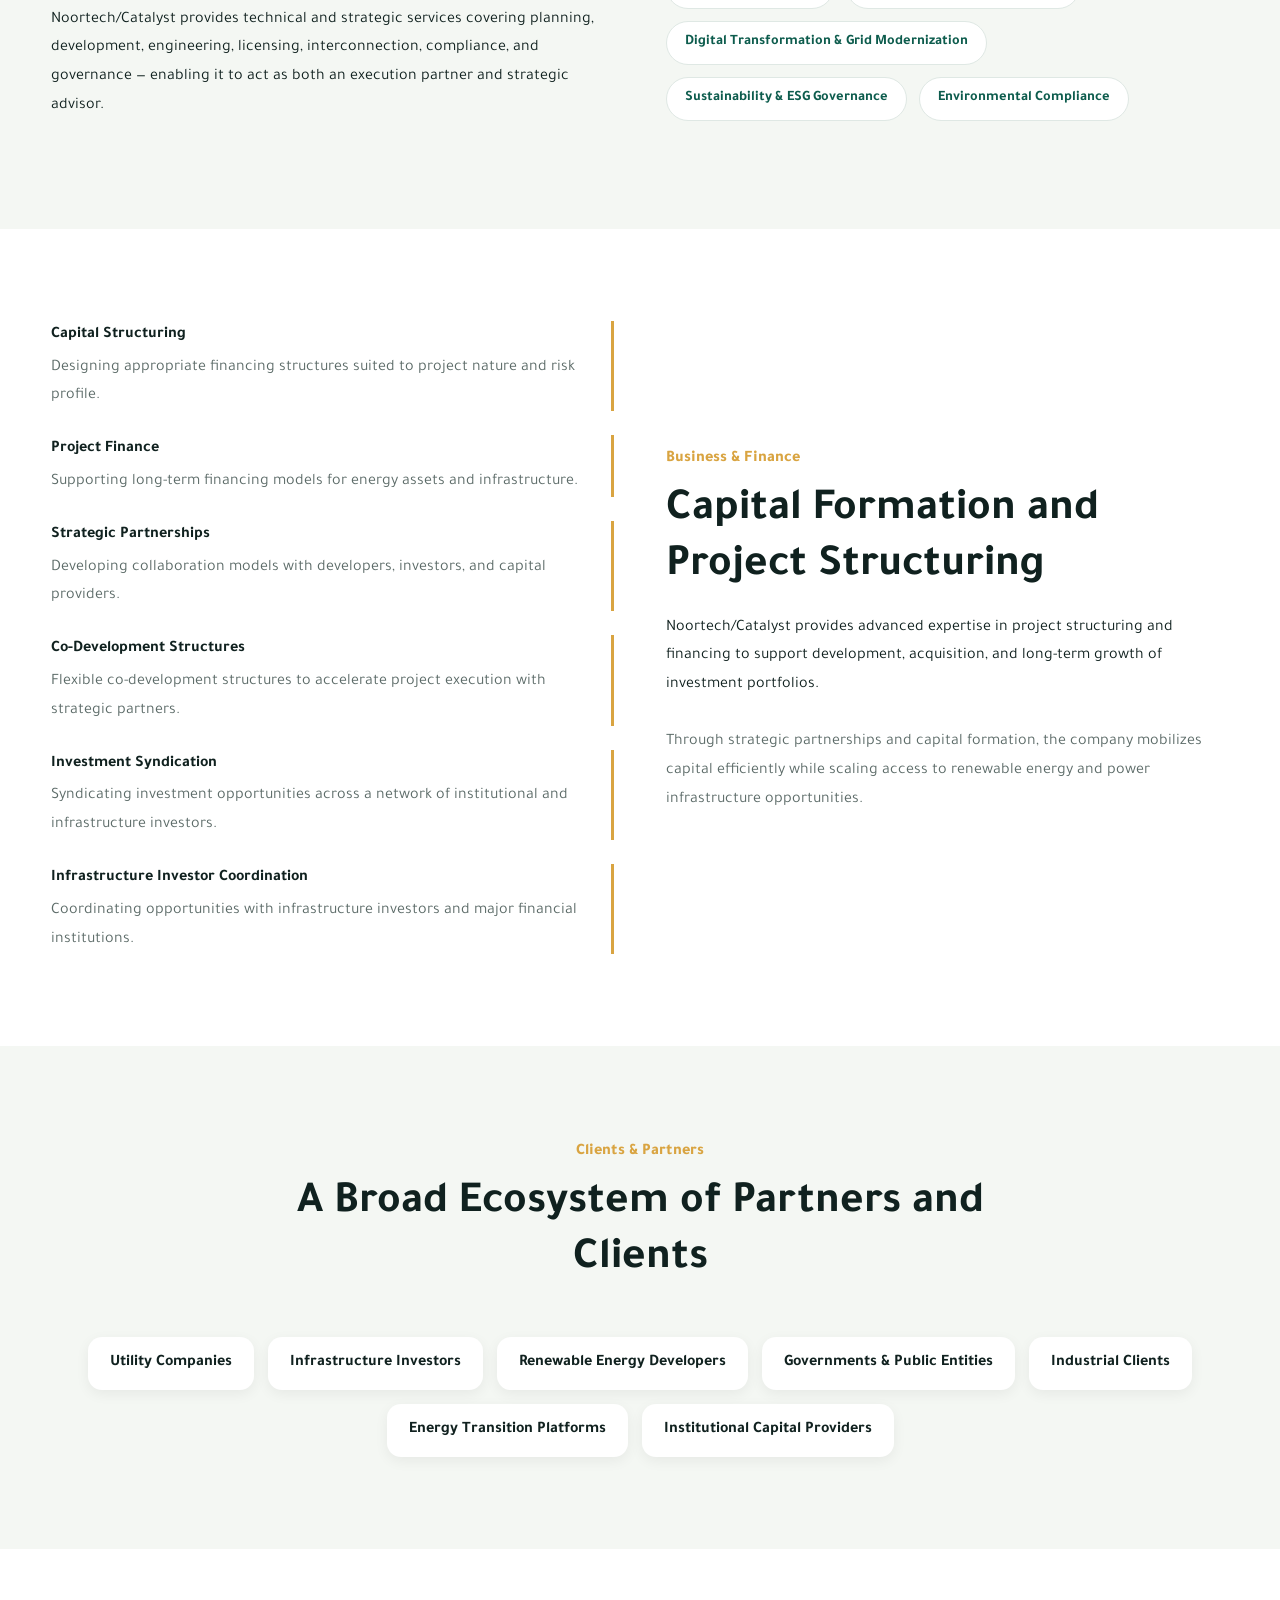
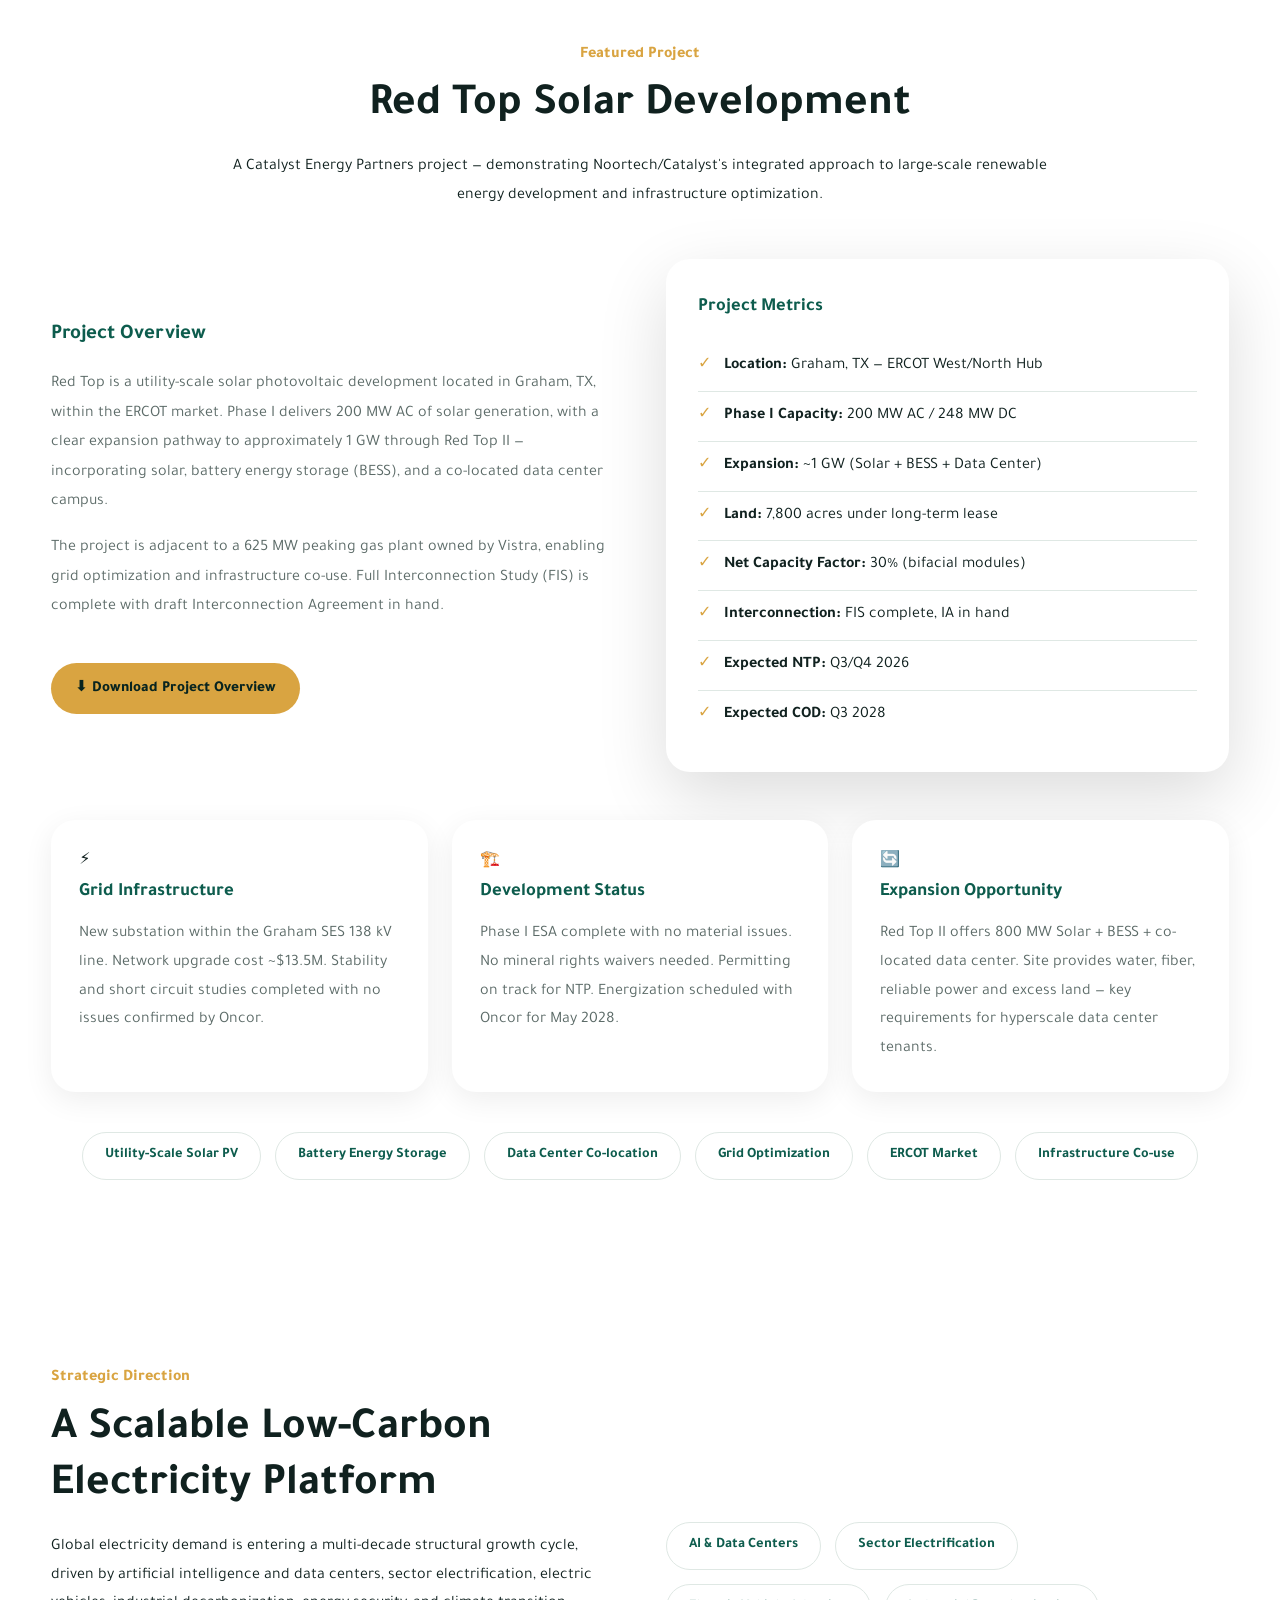
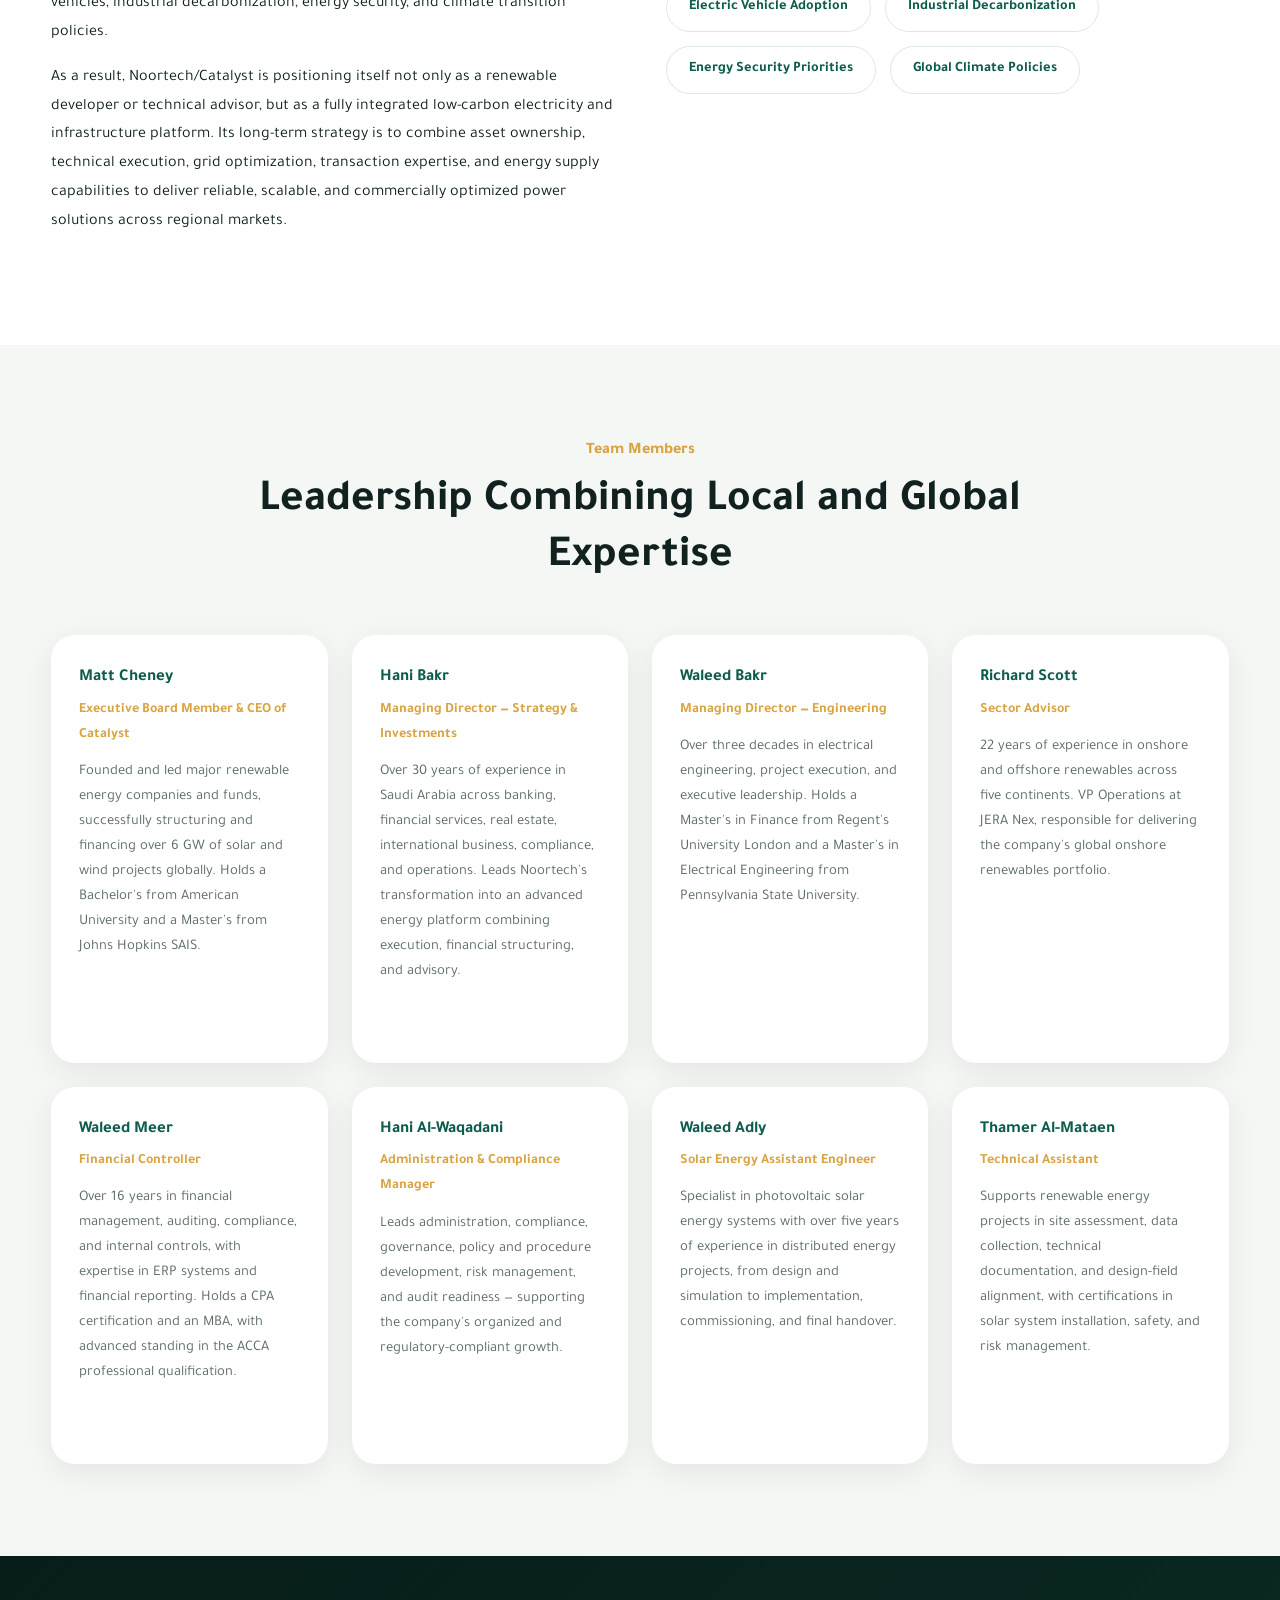
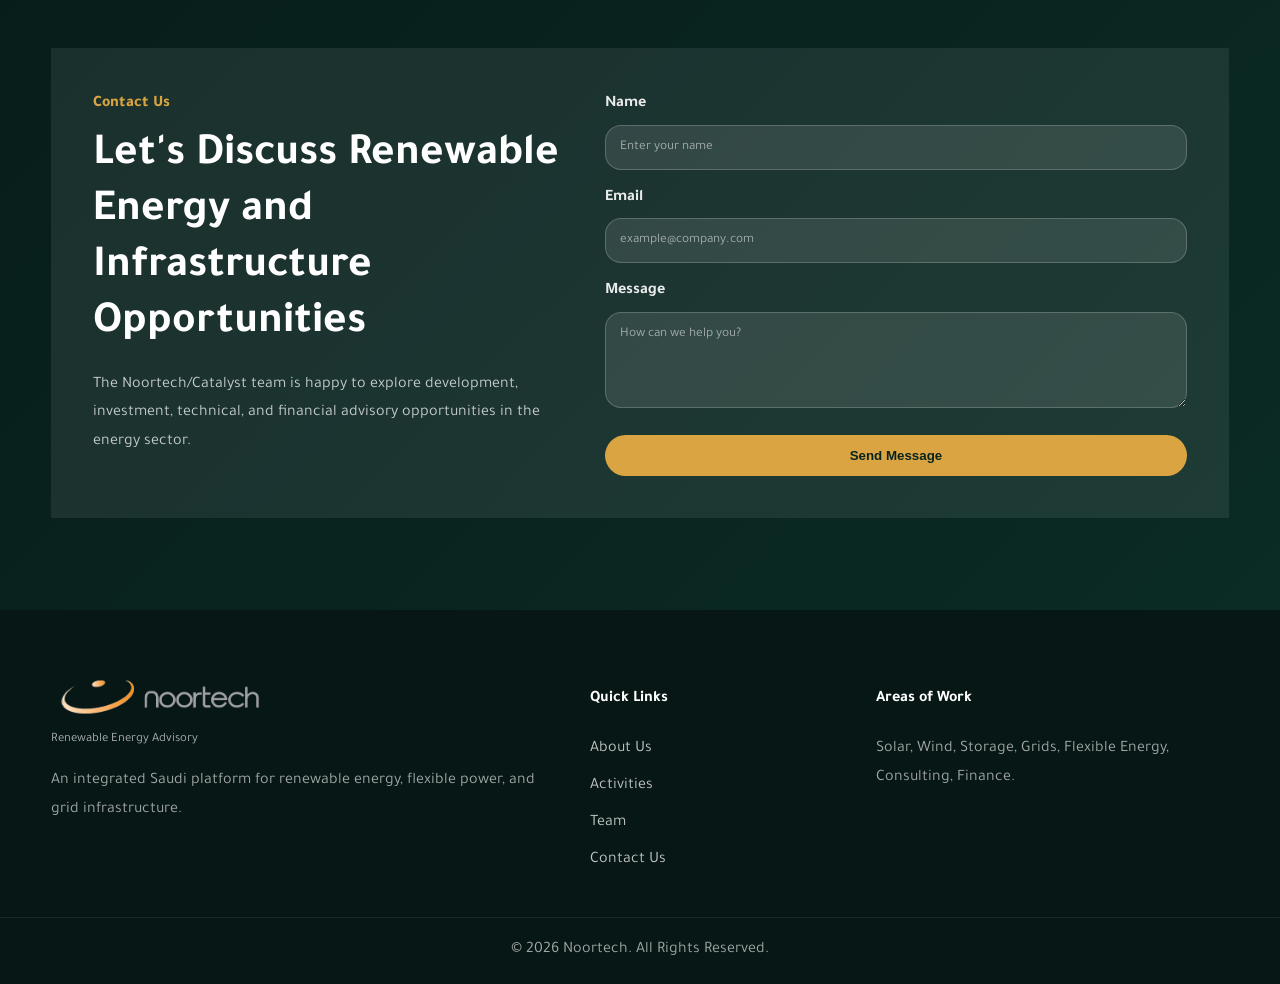
==== commit 1b418082: "Fix typo in contact form name placeholder (yoour -> your)" ====
--- a/index.html
+++ b/index.html
@@ -606,7 +606,7 @@
 <label>
 
 Name
-<input name="name" placeholder="Enter yoour name" required="" type="text"/>
+<input name="name" placeholder="Enter your name" required="" type="text"/>
 </label>
 <label>
 
@@ -633,6 +633,9 @@
 
 The Noortech team will be in touch with you shortly.
 </p>
+</div>
+<div id="form-error" style="display:none; text-align:center; padding:16px 20px; color:#ffb4b4;">
+Something went wrong sending your message. Please try again, or email us directly at <a href="mailto:info@noortech.com" style="color:#fff;text-decoration:underline">info@noortech.com</a>.
 </div>
 </div>
 </section>
--- a/styles.css
+++ b/styles.css
@@ -224,23 +224,6 @@
   .footer-grid { grid-template-columns:1fr }
 }
 
-/* ================= LANGUAGE TOGGLE ================= */
-/* Hide the "other" language; shown elements keep their natural display value */
-body.lang-ar .lang-en { display: none; }
-body.lang-en .lang-ar { display: none; }
-
-/* Lang toggle link styling */
-.lang-toggle {
-  color: var(--gold) !important;
-  font-weight: 800;
-  border: 1px solid rgba(217,164,65,.4);
-  border-radius: 999px;
-  padding: 6px 14px;
-  font-size: .85rem;
-  transition: .25s;
-}
-.lang-toggle:hover { background: rgba(217,164,65,.12); }
-
 /* ================= TWO-COL LAYOUT ================= */
 .two-col {
   display:grid;
